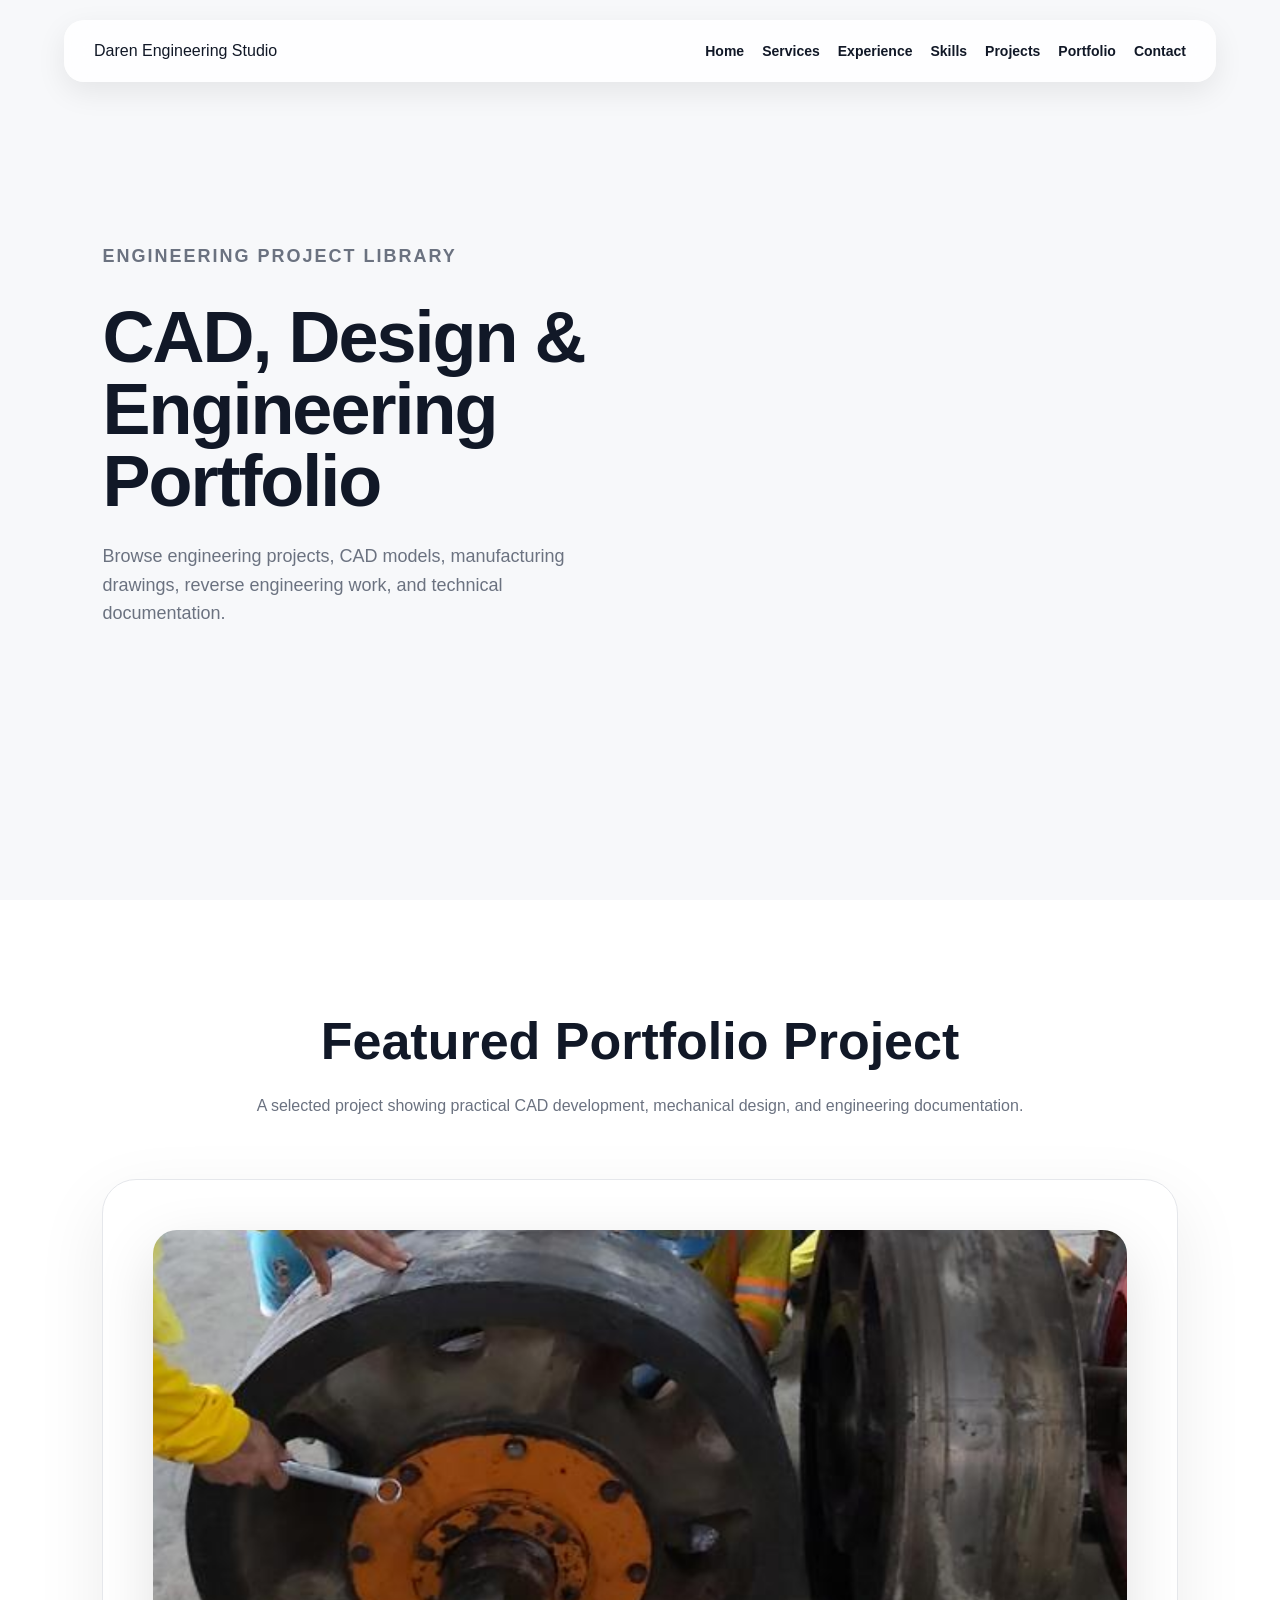
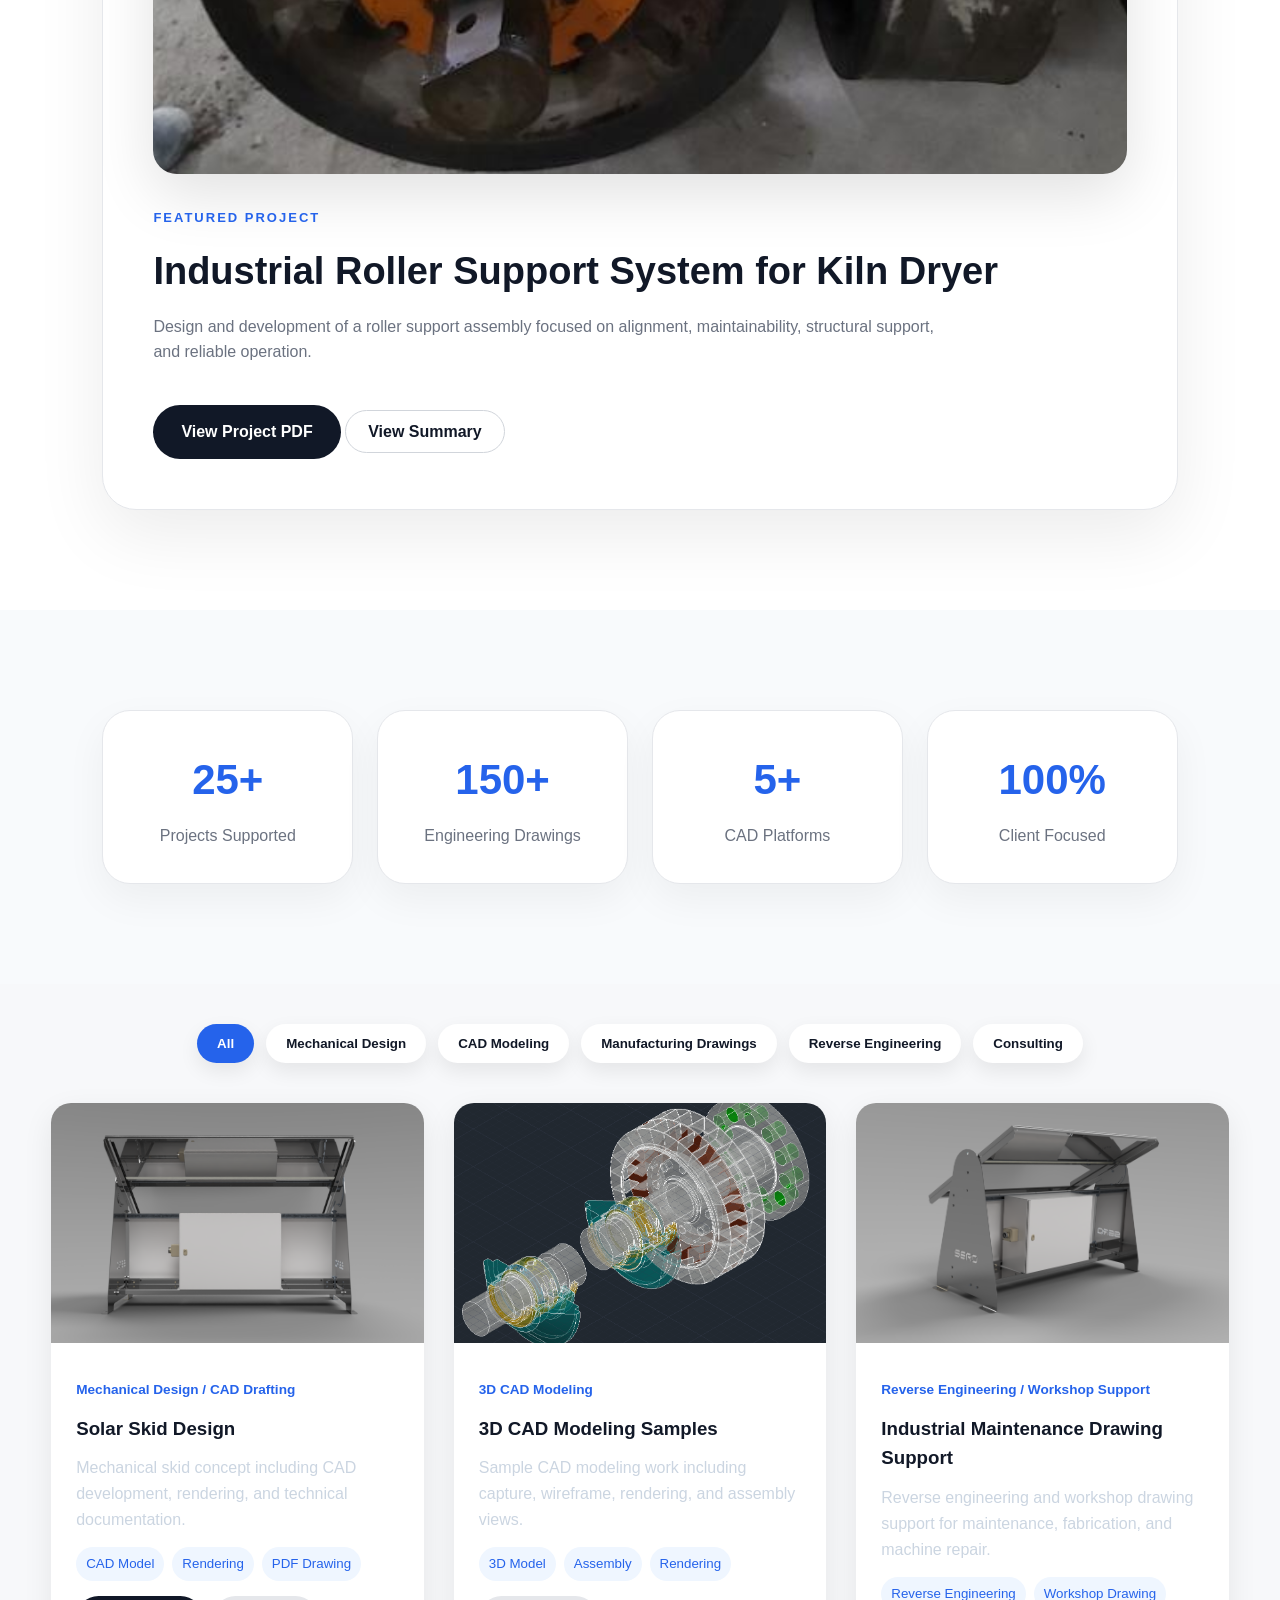
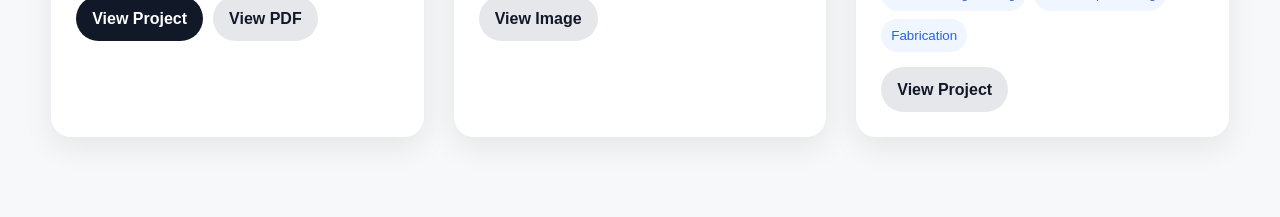
==== portfolio.html @ 23b82da1 "Add files via upload" ====
<!DOCTYPE html>
<html lang="en">
<head>
    <meta charset="UTF-8">
    <meta name="viewport" content="width=device-width, initial-scale=1.0">
    <title>Portfolio | Daren Engineering Studio</title>

    <link rel="stylesheet" href="css/style.css">
</head>

<body>

<header class="navbar">

    <div class="logo">
        Daren Engineering Studio
    </div>

    <nav>
        <a href="index.html#home">Home</a>
        <a href="index.html#services">Services</a>
        <a href="index.html#industrial-experience">Experience</a>
        <a href="index.html#skills">Skills</a>
        <a href="index.html#case-study">Projects</a>
        <a href="portfolio.html">Portfolio</a>
        <a href="index.html#contact">Contact</a>
    </nav>

</header>

<section class="hero">

    <div class="hero-content">

        <p class="section-tag">
            ENGINEERING PROJECT LIBRARY
        </p>

        <h1>
            CAD, Design & Engineering Portfolio
        </h1>

        <p>
            Browse engineering projects, CAD models,
            manufacturing drawings, reverse engineering work,
            and technical documentation.
        </p>

    </div>

</section>

<section class="section case-study-section">
    <div class="section-title">
        <h2>Featured Portfolio Project</h2>
        <p>
            A selected project showing practical CAD development,
            mechanical design, and engineering documentation.
        </p>
    </div>

    <div class="case-study-card">

        <div class="case-study-header">
            <div class="case-study-image">
                <img src="assets/images/roller-support-kiln-dryer.jpg"
                     alt="Industrial Roller Support System for Kiln Dryer">
            </div>

            <span>FEATURED PROJECT</span>

            <h3>Industrial Roller Support System for Kiln Dryer</h3>

            <p>
                Design and development of a roller support assembly focused on
                alignment, maintainability, structural support, and reliable operation.
            </p>
        </div>

        <div class="case-study-actions">
            <a href="assets/files/Roller-Support-Kiln-Dryer.pdf"
               class="btn-primary"
               target="_blank">
                View Project PDF
            </a>

            <a href="index.html#case-study"
               class="btn-secondary">
                View Summary
            </a>
        </div>

    </div>
</section>

<section class="stats-section section">
    <div class="stats-grid">
        <div class="stat-card">
            <h3>25+</h3>
            <p>Projects Supported</p>
        </div>

        <div class="stat-card">
            <h3>150+</h3>
            <p>Engineering Drawings</p>
        </div>

        <div class="stat-card">
            <h3>5+</h3>
            <p>CAD Platforms</p>
        </div>

        <div class="stat-card">
            <h3>100%</h3>
            <p>Client Focused</p>
        </div>
    </div>
</section>

    

<section class="portfolio-filters">
    <button class="filter-btn active" data-filter="all">All</button>
    <button class="filter-btn" data-filter="mechanical">Mechanical Design</button>
    <button class="filter-btn" data-filter="cad">CAD Modeling</button>
    <button class="filter-btn" data-filter="drawings">Manufacturing Drawings</button>
    <button class="filter-btn" data-filter="reverse">Reverse Engineering</button>
    <button class="filter-btn" data-filter="consulting">Consulting</button>
</section>

<section class="project-grid">

    <article class="project-card" data-category="mechanical cad drawings">
        <img src="assets/images/portfolio/skid-rendering.jpg" alt="Solar Skid Design">

        <div class="project-content">
            <span>Mechanical Design / CAD Drafting</span>
            <h3>Solar Skid Design</h3>
            <p>Mechanical skid concept including CAD development, rendering, and technical documentation.</p>

            <div class="project-tags">
                <small>CAD Model</small>
                <small>Rendering</small>
                <small>PDF Drawing</small>
            </div>

            <div class="project-actions">
                <a href="solar-skid-case-study.html">View Project</a>
                <a href="assets/files/Solar-Skid-Rendering.pdf" target="_blank">View PDF</a>
            </div>
        </div>
    </article>

    <article class="project-card" data-category="cad mechanical">
        <img src="assets/images/portfolio/3d-cad.jpg" alt="3D CAD Modeling Samples">

        <div class="project-content">
            <span>3D CAD Modeling</span>
            <h3>3D CAD Modeling Samples</h3>
            <p>Sample CAD modeling work including capture, wireframe, rendering, and assembly views.</p>

            <div class="project-tags">
                <small>3D Model</small>
                <small>Assembly</small>
                <small>Rendering</small>
            </div>

            <div class="project-actions">
                <a href="assets/images/portfolio/3d-cad.jpg" target="_blank">View Image</a>
            </div>
        </div>
    </article>

    <article class="project-card" data-category="reverse drawings consulting">
        <img src="assets/images/portfolio/rendering.jpg" alt="Industrial Maintenance Drawing Support">

        <div class="project-content">
            <span>Reverse Engineering / Workshop Support</span>
            <h3>Industrial Maintenance Drawing Support</h3>
            <p>Reverse engineering and workshop drawing support for maintenance, fabrication, and machine repair.</p>

            <div class="project-tags">
                <small>Reverse Engineering</small>
                <small>Workshop Drawing</small>
                <small>Fabrication</small>
            </div>

            <div class="project-actions">
                <a href="#">View Project</a>
            </div>
        </div>
    </article>

</section>

<script>
const filterButtons = document.querySelectorAll(".filter-btn");
const projectCards = document.querySelectorAll(".project-card");

filterButtons.forEach(button => {
    button.addEventListener("click", () => {
        filterButtons.forEach(btn => btn.classList.remove("active"));
        button.classList.add("active");

        const filter = button.getAttribute("data-filter");

        projectCards.forEach(card => {
            const category = card.getAttribute("data-category");

            if (filter === "all" || category.includes(filter)) {
                card.style.display = "block";
            } else {
                card.style.display = "none";
            }
        });
    });
});
</script>

</body>
</html>
---- css/style.css ----
* {
    margin: 0;
    padding: 0;
    box-sizing: border-box;
}

body {
    font-family: 'Inter', sans-serif;
    background: #f7f8fa;
    color: #111827;
    line-height: 1.6;
}

/* NAVBAR */

.navbar {
    position: fixed;
    top: 20px;
    left: 50%;
    transform: translateX(-50%);
    width: 90%;
    max-width: 1200px;
    background: rgba(255,255,255,0.85);
    backdrop-filter: blur(15px);
    border-radius: 20px;
    padding: 18px 30px;
    display: flex;
    justify-content: space-between;
    align-items: center;
    z-index: 1000;
    box-shadow: 0 10px 30px rgba(0,0,0,.08);
}

/* ================================
   DAREN ENGINEERING STUDIO LOGO
================================ */

.logo {
    display: flex;
    align-items: center;
    gap: 12px;
}

.logo-mark {
    width: 52px;
    height: 52px;
    border-radius: 14px;

    background:
        linear-gradient(
            135deg,
            #2563eb,
            #1d4ed8
        );

    border: 1px solid rgba(255,255,255,.25);

    color: white;
    font-size: 18px;
    font-weight: 800;

    display: flex;
    align-items: center;
    justify-content: center;

    box-shadow:
        0 12px 30px rgba(37,99,235,.25),
        0 0 20px rgba(37,99,235,.15);

    transition: all 0.3s ease;
}

.logo-mark:hover {
    transform: translateY(-3px) scale(1.03);

    box-shadow:
        0 20px 45px rgba(37,99,235,.35),
        0 0 25px rgba(37,99,235,.20);
}
.logo {
    transition: 0.3s ease;
}

.logo:hover .logo-text strong {
    color: #2563eb;
}

.logo-text {
    display: flex;
    flex-direction: column;
    line-height: 1.1;
}

.logo-text strong {
    font-size: 19px;
    font-weight: 800;
    color: #111827;
    letter-spacing: 1px;
}

.logo-text small {
    font-size: 11px;
    color: #6b7280;
    text-transform: uppercase;
    letter-spacing: 1.5px;
}

.navbar nav {
    display: flex;
    align-items: center;
    gap: 18px;
    flex-wrap: nowrap;
}

.navbar nav a {
    text-decoration: none;
    color: #111827;
    font-weight: 600;
    font-size: 14px;
    white-space: nowrap;
    position: relative;
    transition: color 0.3s ease;
}

.navbar nav a::after {
    content: "";
    position: absolute;
    left: 0;
    bottom: -6px;
    width: 0;
    height: 2px;
    background: #2563eb;
    transition: width 0.3s ease;
}

.navbar nav a:hover::after,
.navbar nav a.active::after {
    width: 100%;
}

.navbar nav a:hover,
.navbar nav a.active {
    color: #2563eb;
}

/* BUTTONS */

.btn-primary {
    text-decoration: none;
    background: #111827;
    color: white;
    padding: 12px 22px;
    border-radius: 999px;
    font-weight: 600;
    transition: .3s;
}

.btn-primary:hover {
    transform: translateY(-3px);
}

.btn-secondary {
    text-decoration: none;
    border: 1px solid #d1d5db;
    color: #111827;
    padding: 12px 22px;
    border-radius: 999px;
    font-weight: 600;
}

/* HERO */

.hero {
    min-height: 100vh;
    padding: 140px 8%;
    display: grid;
    grid-template-columns: 1fr 1fr;
    gap: 60px;
    align-items: center;
}

.hero-content {
    max-width: 700px;
}

.hero-tag {
    display: inline-block;
    padding: 8px 15px;
    background: #e0e7ff;
    color: #2563eb;
    border-radius: 999px;
    font-size: 12px;
    font-weight: 700;
    margin-bottom: 20px;
}

.hero h1 {
    font-size: 72px;
    line-height: 1;
    margin-bottom: 25px;
}

.hero p {
    font-size: 18px;
    color: #6b7280;
    margin-bottom: 30px;
}

.hero-buttons {
    display: flex;
    gap: 15px;
    flex-wrap: wrap;
}

.hero-image {
    display: flex;
    justify-content: center;
}

.hero-image img {
    width: 100%;
    max-width: 700px;
    height: auto;
    display: block;
    border-radius: 30px;
    box-shadow: 0 30px 80px rgba(0,0,0,.15);
}

/* SECTIONS */

.section {
    padding: 100px 8%;
}

.section-title {
    text-align: center;
    margin-bottom: 60px;
}

.section-title h2 {
    font-size: 52px;
    margin-bottom: 10px;
}

.section-title p {
    color: #6b7280;
}

/* SERVICES */

.services-grid {
    display: grid;
    grid-template-columns: repeat(auto-fit,minmax(250px,1fr));
    gap: 25px;
}

.card {
    background: white;
    padding: 35px;
    border-radius: 25px;
    box-shadow: 0 10px 30px rgba(0,0,0,.05);
    transition: .3s;
}

.card:hover {
    transform: translateY(-8px);
}

.card h3 {
    margin-bottom: 15px;
}

.service-link {
    display: block;
    color: inherit;
    text-decoration: none;
}

/* CAD PORTFOLIO */

.cad-portfolio-section {
    background: #f8fafc;
}

.portfolio-projects {
    display: grid;
    gap: 50px;
}

.project-showcase-card {
    background: #ffffff;
    border-radius: 34px;
    padding: 42px;
    box-shadow: 0 24px 70px rgba(0,0,0,0.08);
    border: 1px solid rgba(0,0,0,0.06);
}

.project-header {
    margin-bottom: 34px;
}

.project-header span {
    display: inline-block;
    font-size: 13px;
    font-weight: 700;
    letter-spacing: 1.5px;
    text-transform: uppercase;
    color: #2563eb;
    margin-bottom: 12px;
}

.project-header h3 {
    font-size: 34px;
    color: #111827;
    margin-bottom: 12px;
}

.project-header p {
    color: #6b7280;
    font-size: 17px;
    max-width: 780px;
}

.project-section-box {
    background: #f8fafc;
    padding: 30px;
    border-radius: 26px;
    margin-top: 28px;
}

.project-section-box h4 {
    font-size: 24px;
    margin-bottom: 22px;
    color: #111827;
}

/* IMAGE GALLERY */

.portfolio-gallery {
    display: grid;
    grid-template-columns: repeat(auto-fit, minmax(220px, 1fr));
    gap: 22px;
}

.portfolio-card {
    background: #ffffff;
    border-radius: 22px;
    overflow: hidden;
    text-decoration: none;
    color: #111827;
    box-shadow: 0 10px 30px rgba(0,0,0,0.06);
    transition: 0.3s ease;
}

.portfolio-card:hover {
    transform: translateY(-8px);
    box-shadow: 0 24px 60px rgba(0,0,0,0.14);
}

.portfolio-card img {
    width: 100%;
    height: 220px;
    object-fit: cover;
    object-position: center;
}

.portfolio-card h5 {
    padding: 18px 18px 6px;
    font-size: 18px;
}

.portfolio-card span {
    display: inline-block;
    margin: 0 18px 20px;
    color: #2563eb;
    font-weight: 700;
}

/* PDF DOCUMENTS */

.pdf-grid {
    display: grid;
    grid-template-columns: repeat(auto-fit, minmax(260px, 1fr));
    gap: 22px;
}

.pdf-card {
    display: block;
    background: #ffffff;
    padding: 28px;
    border-radius: 22px;
    text-decoration: none;
    color: #111827;
    border: 1px solid #e5e7eb;
    transition: 0.3s ease;
}

.pdf-card:hover {
    transform: translateY(-6px);
    border-color: #2563eb;
    box-shadow: 0 20px 50px rgba(37,99,235,0.15);
}

.pdf-card h5 {
    font-size: 20px;
    margin-bottom: 10px;
}

.pdf-card p {
    color: #6b7280;
    margin-bottom: 16px;
}

.pdf-card span {
    color: #2563eb;
    font-weight: 700;
}

/* PROJECTS */

.dark-section {
    background: #0f172a;
    color: white;
}

.project-grid {
    display: grid;
    grid-template-columns: repeat(auto-fit,minmax(300px,1fr));
    gap: 25px;
}

.project-card {
    background: #1e293b;
    border-radius: 25px;
    overflow: hidden;
}

.project-card img {
    width: 100%;
    height: 250px;
    object-fit: cover;
}

.project-content {
    padding: 25px;
}

.project-content p {
    color: #cbd5e1;
}

/* ABOUT */

.about-container {
    max-width: 900px;
    margin: auto;
    text-align: center;
    background: white;
    padding: 50px;
    border-radius: 25px;
    box-shadow: 0 10px 30px rgba(0,0,0,.05);
}

/* CONTACT */

.contact-section {
    margin: 80px;
    padding: 80px;
    background: #111827;
    color: white;
    text-align: center;
    border-radius: 30px;
}

.contact-section h2 {
    font-size: 56px;
    margin-bottom: 20px;
}

.contact-section p {
    max-width: 700px;
    margin: auto;
    margin-bottom: 25px;
    color: #cbd5e1;
}

/* MOBILE */

@media(max-width:900px) {
    .hero {
        grid-template-columns: 1fr;
        text-align: center;
    }

    .hero h1 {
        font-size: 48px;
    }

    .hero-buttons {
        justify-content: center;
    }

    .navbar {
        flex-direction: column;
        gap: 15px;
    }

    .navbar nav {
    flex-wrap: wrap;
    justify-content: center;
    gap: 15px;
}

    .contact-section {
        margin: 30px;
        padding: 40px;
    }

    .contact-section h2 {
        font-size: 40px;
    }
}

@media(max-width:768px) {
    .section {
        padding: 80px 6%;
    }

    .section-title h2 {
        font-size: 38px;
    }

    .project-showcase-card {
        padding: 26px;
        border-radius: 26px;
    }

    .project-header h3 {
        font-size: 26px;
    }

    .project-section-box {
        padding: 22px;
    }

    .portfolio-card img {
        height: 170px;
    }
}

/* ================================
   REQUEST FORM PAGE - IMPROVED V2
   Apple / Tesla Style Client Portal
================================ */

.request-page {
    min-height: 100vh;
    padding: 80px 8%;
    background:
        radial-gradient(circle at top left, rgba(37, 99, 235, 0.14), transparent 35%),
        radial-gradient(circle at bottom right, rgba(17, 24, 39, 0.12), transparent 35%),
        #f7f8fa;
    display: flex;
    justify-content: center;
    align-items: center;
}

.request-container {
    width: 100%;
    max-width: 1100px;
    background: rgba(255, 255, 255, 0.92);
    backdrop-filter: blur(20px);
    border-radius: 38px;
    padding: 60px;
    box-shadow: 0 34px 100px rgba(0, 0, 0, 0.14);
    border: 1px solid rgba(255, 255, 255, 0.75);
}

.request-header {
    text-align: center;
    margin-bottom: 42px;
}

.request-header h1 {
    font-size: 54px;
    line-height: 1.05;
    margin-bottom: 18px;
    color: #111827;
    letter-spacing: -1.5px;
}

.request-header p {
    max-width: 780px;
    margin: auto;
    color: #6b7280;
    font-size: 18px;
}

/* TRUST BADGES */

.request-trust {
    display: flex;
    justify-content: center;
    flex-wrap: wrap;
    gap: 14px;
    margin-top: 28px;
}

.request-trust span {
    background: #f8fafc;
    border: 1px solid #e5e7eb;
    padding: 10px 16px;
    border-radius: 999px;
    font-size: 14px;
    font-weight: 700;
    color: #111827;
}

/* FORM */

.request-form {
    display: grid;
    gap: 24px;
}

.form-group {
    display: grid;
    gap: 8px;
}

.form-group label {
    font-weight: 700;
    color: #111827;
}

.form-group input,
.form-group select,
.form-group textarea {
    width: 100%;
    padding: 17px 20px;
    border-radius: 18px;
    border: 1px solid #d1d5db;
    background: #ffffff;
    font-size: 16px;
    font-family: inherit;
    color: #111827;
    outline: none;
    transition: 0.25s ease;
}

.form-group input:focus,
.form-group select:focus,
.form-group textarea:focus {
    border-color: #2563eb;
    box-shadow: 0 0 0 4px rgba(37, 99, 235, 0.12);
}

.form-group textarea {
    resize: vertical;
    min-height: 170px;
}

/* FILE UPLOAD */

.form-group input[type="file"] {
    padding: 28px;
    min-height: 95px;
    background: #f8fafc;
    border: 2px dashed #cbd5e1;
    cursor: pointer;
}

.form-group input[type="file"]:hover {
    border-color: #2563eb;
    background: #eff6ff;
}

.form-note {
    font-size: 13px;
    color: #6b7280;
    margin-top: -4px;
}

.checkbox-group {
    display: flex;
    align-items: flex-start;
    gap: 12px;
}

.checkbox-group input[type="checkbox"] {
    width: auto;
    margin-top: 4px;
}

.checkbox-group label {
    font-weight: 500;
    line-height: 1.5;
}

/* BUTTONS */

.request-form .btn-primary {
    border: none;
    cursor: pointer;
    font-size: 16px;
    width: fit-content;
    margin-top: 10px;
}

.request-container .btn-secondary {
    display: inline-block;
    margin-top: 10px;
}

/* MOBILE REQUEST PAGE */

@media(max-width: 768px) {
    .request-page {
        padding: 40px 5%;
        align-items: flex-start;
    }

    .request-container {
        padding: 34px 24px;
        border-radius: 30px;
    }

    .request-header h1 {
        font-size: 36px;
        letter-spacing: -0.8px;
    }

    .request-header p {
        font-size: 16px;
    }

    .request-trust {
        justify-content: flex-start;
    }

    .request-trust span {
        font-size: 13px;
    }

    .request-form .btn-primary {
        width: 100%;
        text-align: center;
    }

    .request-container .btn-secondary {
        width: 100%;
        text-align: center;
    }
}
/* ================================
   HOW IT WORKS SECTION
================================ */

.how-it-works-section {
    background: #ffffff;
}

.process-grid {
    display: grid;
    grid-template-columns: repeat(auto-fit, minmax(220px, 1fr));
    gap: 24px;

    max-width: 1400px;
    margin: 0 auto;
}

.process-card {
    background: #f8fafc;
    padding: 32px;
    border-radius: 28px;
    border: 1px solid #e5e7eb;
    box-shadow: 0 12px 35px rgba(0, 0, 0, 0.05);
    transition: 0.3s ease;
}

.process-card:hover {
    transform: translateY(-8px);
    box-shadow: 0 24px 60px rgba(0, 0, 0, 0.10);
}

.process-card span {
    display: inline-flex;
    width: 46px;
    height: 46px;
    align-items: center;
    justify-content: center;
    background: #111827;
    color: #ffffff;
    border-radius: 50%;
    font-weight: 800;
    margin-bottom: 22px;
}

.process-card h3 {
    font-size: 22px;
    margin-bottom: 12px;
    color: #111827;
}

.process-card p {
    color: #6b7280;
}

.process-cta {
    display: flex;
    justify-content: center;
    margin-top: 46px;
}

/* MOBILE PROCESS SECTION */

@media(max-width: 768px) {
    .process-card {
        padding: 26px;
    }

    .process-cta .btn-primary {
        width: 100%;
        text-align: center;
    }
}
/* ================================
   WHY CHOOSE SECTION
================================ */

.why-choose-section {
    background:
        radial-gradient(circle at top right, rgba(37, 99, 235, 0.08), transparent 30%),
        #f8fafc;
}

.why-grid {
    display: grid;
    grid-template-columns: repeat(auto-fit, minmax(260px, 1fr));
    gap: 26px;
    max-width: 1300px;
    margin: 0 auto;
}

.why-card {
    background: #ffffff;
    padding: 36px;
    border-radius: 30px;
    border: 1px solid #e5e7eb;
    box-shadow: 0 16px 45px rgba(0, 0, 0, 0.06);
    transition: 0.3s ease;
}

.why-card:hover {
    transform: translateY(-8px);
    box-shadow: 0 26px 70px rgba(0, 0, 0, 0.12);
}

.why-card span {
    display: inline-block;
    color: #2563eb;
    font-size: 13px;
    font-weight: 800;
    letter-spacing: 1.5px;
    margin-bottom: 20px;
}

.why-card h3 {
    font-size: 24px;
    margin-bottom: 14px;
    color: #111827;
}

.why-card p {
    color: #6b7280;
}

/* MOBILE WHY CHOOSE SECTION */

@media(max-width: 768px) {
    .why-card {
        padding: 28px;
    }

    .why-card h3 {
        font-size: 22px;
    }
}
/* ================================
SOFTWARE & SKILLS SECTION
================================ */

.skills-section {
background: #ffffff;
}

.skills-grid {
display: grid;
grid-template-columns: repeat(auto-fit, minmax(260px, 1fr));
gap: 24px;
max-width: 1300px;
margin: 0 auto;
}

.skill-card {
background: #f8fafc;
padding: 32px;
border-radius: 28px;
border: 1px solid #e5e7eb;
transition: 0.3s ease;
box-shadow: 0 12px 35px rgba(0,0,0,0.05);
}

.skill-card:hover {
transform: translateY(-8px);
box-shadow: 0 24px 60px rgba(0,0,0,0.10);
}

.skill-card h3 {
font-size: 24px;
margin-bottom: 12px;
color: #111827;
}

.skill-card p {
color: #6b7280;
}

@media(max-width:768px) {
.skill-card {
padding: 26px;
}

.skill-card h3 {
    font-size: 22px;
}
}
/* ================================
   FEATURED PROJECT CASE STUDY
================================ */

.case-study-section {
    background: #ffffff;
}

.case-study-card {
    max-width: 1300px;
    margin: 0 auto;
    background: #ffffff;
    border-radius: 34px;
    padding: 50px;
    border: 1px solid #e5e7eb;
    box-shadow: 0 24px 70px rgba(0,0,0,0.08);
}

.case-study-header {
    margin-bottom: 40px;
}

.case-study-image {
    margin-bottom: 30px;
}

.case-study-image img {
    width: 100%;
    max-height: 500px;
    object-fit: cover;
    border-radius: 24px;
    display: block;
    box-shadow: 0 20px 60px rgba(0,0,0,0.12);
}

.case-study-header span {
    display: inline-block;
    color: #2563eb;
    font-size: 13px;
    font-weight: 800;
    letter-spacing: 2px;
    margin-bottom: 12px;
}

.case-study-header h3 {
    font-size: 38px;
    margin-bottom: 12px;
    color: #111827;
}

.case-study-header p {
    color: #6b7280;
    max-width: 800px;
}

.case-study-grid {
    display: grid;
    grid-template-columns: repeat(auto-fit, minmax(280px, 1fr));
    gap: 24px;
    margin-bottom: 34px;
}

.case-study-item {
    background: #f8fafc;
    padding: 30px;
    border-radius: 24px;
    border: 1px solid #e5e7eb;
}

.case-study-item h4 {
    margin-bottom: 12px;
    color: #111827;
}

.case-study-item p {
    color: #6b7280;
}

.case-study-result {
    background: #111827;
    color: white;
    padding: 36px;
    border-radius: 24px;
}

.case-study-result h4 {
    margin-bottom: 12px;
}

.case-study-result p {
    color: #d1d5db;
}

.case-study-actions {
    margin-top: 24px;
}

.case-study-actions .btn-primary {
    display: inline-block;
}

@media(max-width:768px) {
    .case-study-card {
        padding: 28px;
    }

    .case-study-header h3 {
        font-size: 30px;
    }

    .case-study-image img {
        max-height: 320px;
    }
}
/* ========================================
PORTFOLIO V3 ENHANCEMENT PACK
Paste at END of style.css
======================================== */

/* Smooth Scrolling */

html {
scroll-behavior: smooth;
}

/* Better Button Hover */

.btn-primary,
.btn-secondary {
transition: all 0.3s ease;
}

.btn-primary:hover,
.btn-secondary:hover {
    transform: translateY(-4px);
    box-shadow: 0 18px 40px rgba(37,99,235,.18);
}

/* Navbar Enhancement */

.navbar {
transition: all 0.3s ease;
}

/* Section Reveal Feel */

.section {
position: relative;
}

/* Hero Enhancement */

.hero-content h1 {
letter-spacing: -2px;
}

.hero-image img:hover {
transform: scale(1.02);
transition: 0.4s ease;
}

/* Services */

.card {
transition: all 0.35s ease;
}

.card:hover {
transform: translateY(-10px);
}

/* Skills */

.skill-card {
position: relative;
overflow: hidden;
}

.skill-card::before {
content: "";
position: absolute;
top: 0;
left: -100%;
width: 100%;
height: 4px;
background: #2563eb;
transition: 0.4s;
}

.skill-card:hover::before {
left: 0;
}

.skill-card:hover {
transform: translateY(-10px);
}

/* Process Cards */

.process-card {
transition: all 0.35s ease;
}

.process-card:hover {
transform: translateY(-10px);
}

/* Why Choose Cards */

.why-card {
transition: all 0.35s ease;
}

.why-card:hover {
transform: translateY(-10px);
}

/* Featured Project Image */

.case-study-image img {
width: 100%;
max-height: 550px;
object-fit: cover;
object-position: center;
border-radius: 24px;
display: block;
box-shadow: 0 20px 60px rgba(0,0,0,0.12);
transition: 0.4s ease;
}

.case-study-image img:hover {
transform: scale(1.02);
}

/* Featured Project Card */

.case-study-card {
overflow: hidden;
}

.case-study-actions {
margin-top: 25px;
}

.case-study-actions .btn-primary {
display: inline-block;
padding: 14px 28px;
}

/* Portfolio Gallery */

.portfolio-card {
transition: all 0.35s ease;
}

.portfolio-card:hover img {
transform: scale(1.04);
}

.portfolio-card img {
transition: 0.4s ease;
}

/* PDF Cards */

.pdf-card {
transition: all 0.35s ease;
}

.pdf-card:hover {
transform: translateY(-8px);
}

/* Contact Section */

.contact-section {
box-shadow: 0 25px 70px rgba(0,0,0,0.18);
}

.contact-section .btn-primary {
background: white;
color: #111827;
}

.contact-section .btn-primary:hover {
background: #2563eb;
color: white;
}

.contact-section .hero-buttons{
    justify-content:center;
    margin-top:25px;
}

/* Footer */

footer {
font-size: 14px;
}

/* Mobile Improvements */

@media (max-width:768px) {

.hero h1 {
    font-size: 42px;
    line-height: 1.1;
}

.section-title h2 {
    font-size: 34px;
}

.case-study-header h3 {
    font-size: 28px;
}

.case-study-image img {
    max-height: 320px;
}

.hero-buttons {
    flex-direction: column;
    width: 100%;
}

.hero-buttons a {
    text-align: center;
}

}
/* ================================
   SERVICE PACKAGES
================================ */

.pricing-section {
    background: #f8fafc;
}

.pricing-grid {
    display: grid;
    grid-template-columns: repeat(auto-fit,minmax(300px,1fr));
    gap: 28px;
    max-width: 1300px;
    margin: 0 auto;
}

.pricing-card {
    background: white;
    padding: 40px;
    border-radius: 30px;
    border: 1px solid #e5e7eb;
    box-shadow: 0 18px 50px rgba(0,0,0,0.06);
    transition: 0.35s ease;
    position: relative;
}

.pricing-card:hover {
    transform: translateY(-10px);
}

.pricing-card h3 {
    font-size: 28px;
    margin-bottom: 12px;
}

.pricing-desc {
    color: #6b7280;
    margin-bottom: 24px;
}

.pricing-card ul {
    list-style: none;
    margin-bottom: 28px;
}

.pricing-card li {
    padding: 10px 0;
    border-bottom: 1px solid #e5e7eb;
}

.featured {
    border: 2px solid #2563eb;
    transform: scale(1.03);
}

.popular-badge {
    position: absolute;
    top: -12px;
    right: 25px;
    background: #2563eb;
    color: white;
    padding: 6px 14px;
    border-radius: 999px;
    font-size: 12px;
    font-weight: 700;
}
@media(max-width:768px){

    .pricing-card{
        padding:30px;
    }

    .pricing-card h3{
        font-size:24px;
    }

    .featured{
        transform:none;
    }

}
/* TESTIMONIALS */

.testimonials-section {
background: #ffffff;
}

.testimonials-grid {
display: grid;
grid-template-columns: repeat(auto-fit,minmax(300px,1fr));
gap: 24px;
max-width: 1300px;
margin: 0 auto;
}

.testimonial-card {
background: white;
padding: 35px;
border-radius: 30px;
border: 1px solid #e5e7eb;
box-shadow: 0 18px 50px rgba(0,0,0,0.06);
}

.testimonial-card p {
color: #6b7280;
margin-bottom: 20px;
font-style: italic;
}

.testimonial-card h4 {
color: #111827;
}
/* STATS SECTION */

.stats-section{
    background:#f8fafc;
}

.stats-grid{
    display:grid;
    grid-template-columns:repeat(auto-fit,minmax(220px,1fr));
    gap:24px;
    max-width:1200px;
    margin:auto;
}

.stat-card{
    background:white;
    padding:35px;
    text-align:center;
    border-radius:28px;
    border:1px solid #e5e7eb;
    box-shadow:0 15px 40px rgba(0,0,0,.05);
}

.stat-card h3{
    font-size:42px;
    color:#2563eb;
    margin-bottom:10px;
}

.stat-card p{
    color:#6b7280;
}
footer {
    text-align: center;
    padding: 60px 20px;
    background: #ffffff;
    color: #6b7280;
    border-top: 1px solid #e5e7eb;
}

footer h3 {
    color: #111827;
    margin-bottom: 15px;
}

footer p {
    margin-bottom: 8px;
}
/* THANK YOU PAGE */

.thankyou-page {
    min-height: 100vh;
    background: linear-gradient(135deg, #f7f8fa, #e8eefc);
    display: flex;
    align-items: center;
    justify-content: center;
    padding: 40px 20px;
}

.thankyou-card {
    width: 100%;
    max-width: 720px;
    background: rgba(255, 255, 255, 0.92);
    border: 1px solid rgba(30, 64, 175, 0.12);
    border-radius: 28px;
    padding: 50px 40px;
    text-align: center;
    box-shadow: 0 30px 80px rgba(15, 23, 42, 0.12);
}

.check-icon {
    width: 86px;
    height: 86px;
    margin: 0 auto 24px;
    border-radius: 50%;
    background: #16a34a;
    color: white;
    font-size: 52px;
    font-weight: 700;
    display: flex;
    align-items: center;
    justify-content: center;
}

.thankyou-card h1 {
    font-size: 2.4rem;
    color: #111827;
    margin-bottom: 18px;
}

.thankyou-card p {
    color: #4b5563;
    font-size: 1.05rem;
    margin-bottom: 14px;
}

.response-box {
    margin: 30px auto;
    padding: 20px;
    max-width: 380px;
    border-radius: 18px;
    background: #f1f5ff;
    border: 1px solid #dbeafe;
}

.response-box span {
    display: block;
    color: #6b7280;
    font-size: 0.9rem;
    margin-bottom: 6px;
}

.response-box strong {
    color: #1a237e;
    font-size: 1.2rem;
}

.thankyou-card h3 {
    margin-top: 25px;
    margin-bottom: 15px;
    color: #111827;
}

.thankyou-list {
    list-style: none;
    padding: 0;
    margin: 0 auto 34px;
    max-width: 320px;
    text-align: left;
}

.thankyou-list li {
    margin: 8px 0;
    color: #374151;
    font-weight: 500;
}

.primary-btn {
    display: inline-block;
    text-decoration: none;
    padding: 14px 26px;
    border-radius: 999px;
    background: #1a237e;
    color: white;
    font-weight: 600;
    transition: 0.3s ease;
}

.primary-btn:hover {
    background: #2962ff;
    transform: translateY(-3px);
}

@media (max-width: 600px) {
    .thankyou-card {
        padding: 40px 24px;
    }

    .thankyou-card h1 {
        font-size: 1.9rem;
    }
}
.form-status {
    font-size: 14px;
    font-weight: 600;
    margin-top: 10px;
}

.form-status.loading {
    color: #2563eb;
}

.form-status.success {
    color: #16a34a;
}

.form-status.error {
    color: #dc2626;
}
/* TESTIMONIALS UPGRADE */

.testimonial-card {
    transition: 0.35s ease;
}

.testimonial-card:hover {
    transform: translateY(-8px);
    box-shadow: 0 28px 70px rgba(0,0,0,0.12);
}

.testimonial-card span {
    display: inline-block;
    margin-top: 8px;
    color: #2563eb;
    font-size: 13px;
    font-weight: 700;
}
.stars {
    color: #f59e0b;
    font-size: 18px;
    letter-spacing: 2px;
    margin-bottom: 18px;
}
/* ================================
   SCROLL REVEAL ANIMATION
================================ */

.reveal {
    opacity: 0;
    transform: translateY(35px);
    transition: all 0.8s ease;
}

.reveal.active {
    opacity: 1;
    transform: translateY(0);
}
/* ================================
   BACK TO TOP BUTTON
================================ */

.back-to-top {
    position: fixed;
    right: 28px;
    bottom: 28px;
    width: 52px;
    height: 52px;
    border: none;
    border-radius: 50%;
    background: #111827;
    color: #ffffff;
    font-size: 24px;
    font-weight: 800;
    cursor: pointer;
    opacity: 0;
    visibility: hidden;
    transform: translateY(20px);
    transition: all 0.3s ease;
    z-index: 1200;
    box-shadow: 0 18px 45px rgba(0,0,0,0.22);
}

.back-to-top.show {
    opacity: 1;
    visibility: visible;
    transform: translateY(0);
}

.back-to-top:hover {
    background: #2563eb;
    transform: translateY(-4px);
}
/* ================================
   SMART NAVBAR
================================ */

.navbar.scrolled {
    padding: 12px 24px;
    box-shadow: 0 20px 50px rgba(0,0,0,.12);
}

.navbar.scrolled .logo-mark {
    width: 46px;
    height: 46px;
}

.navbar.scrolled .logo-text strong {
    font-size: 17px;
}
/* ================================
   ACTIVE NAVIGATION LINK
================================ */

.navbar nav a.active {
    color: #2563eb;
    position: relative;
}

.navbar nav a.active::after {
    content: "";
    position: absolute;
    bottom: -6px;
    left: 0;

    width: 100%;
    height: 2px;

    background: #2563eb;
    border-radius: 999px;
}
/* ================================
   TRUST SECTION
================================ */

.trust-section{
    background:#ffffff;
}

.trust-grid{
    display:grid;
    grid-template-columns:repeat(auto-fit,minmax(220px,1fr));
    gap:24px;
    max-width:1200px;
    margin:auto;
}

.trust-card{
    background:#f8fafc;
    border:1px solid #e5e7eb;
    border-radius:28px;
    padding:35px;
    text-align:center;
    transition:.35s ease;
}

.trust-card:hover{
    transform:translateY(-8px);
    box-shadow:0 20px 60px rgba(0,0,0,.08);
}

.trust-card h3{
    font-size:32px;
    color:#2563eb;
    margin-bottom:10px;
}

.trust-card p{
    color:#6b7280;
}
/* ===============================
   ENGINEERING TOOLS SHOWCASE
================================ */

.tools-section {
    padding: 100px 8%;
    background: #f8fafc;
}

.tools-grid {
    margin-top: 45px;
    display: grid;
    grid-template-columns: repeat(auto-fit, minmax(180px, 1fr));
    gap: 18px;
}

.tool-card {
    background: rgba(255, 255, 255, 0.85);
    border: 1px solid rgba(15, 23, 42, 0.08);
    border-radius: 20px;
    padding: 26px 18px;
    text-align: center;
    font-weight: 700;
    color: #0f172a;
    box-shadow: 0 18px 45px rgba(15, 23, 42, 0.08);
    transition: 0.3s ease;
}

.tool-card:hover {
    transform: translateY(-8px);
    border-color: rgba(37, 99, 235, 0.25);

    box-shadow:
        0 25px 60px rgba(37, 99, 235, 0.18),
        0 0 20px rgba(37, 99, 235, 0.10);
}
/* TOOLS SECTION HEADER */

.section-header {
    text-align: center;
    max-width: 800px;
    margin: 0 auto;
}

.section-header h2 {
    font-size: 52px;
    margin-bottom: 12px;
    color: #111827;
}

.section-header p {
    color: #6b7280;
}

.section-tag {
    display: inline-block;
    color: #2563eb;
    font-weight: 700;
    letter-spacing: 2px;
    margin-bottom: 15px;
}

/* ===============================
   PORTFOLIO FILTERS
================================ */

.portfolio-filters {
    margin: 35px 0 45px;
    display: flex;
    justify-content: center;
    flex-wrap: wrap;
    gap: 12px;
}

.filter-btn {
    border: 1px solid #d1d5db;
    background: #ffffff;
    color: #111827;
    padding: 12px 20px;
    border-radius: 999px;
    cursor: pointer;
    font-weight: 600;
    transition: 0.3s ease;
}

.filter-btn:hover,
.filter-btn.active {
    background: #2563eb;
    color: #ffffff;
    border-color: #2563eb;
}

/* ===============================
   RESPONSIVE
================================ */

@media (max-width: 600px) {
    .tool-card {
        padding: 22px 14px;
        font-size: 14px;
    }
}
/* ===============================
   LIGHTBOX VIEWER
================================ */

.lightbox {
    display: none;
    position: fixed;
    inset: 0;
    z-index: 9999;
    background: rgba(0, 0, 0, 0.92);

    align-items: center;
    justify-content: center;

    padding: 30px;
}

.lightbox img {
    animation: zoomIn 0.25s ease;
}

@keyframes zoomIn {
    from {
        opacity: 0;
        transform: scale(.92);
    }
    to {
        opacity: 1;
        transform: scale(1);
    }
}

.lightbox img {
    max-width: 95%;
    max-height: 90vh;

    border-radius: 16px;

    box-shadow:
        0 30px 80px rgba(0, 0, 0, 0.4);
}

.lightbox-close {
    position: absolute;

    top: 20px;
    right: 30px;

    color: white;

    font-size: 40px;

    cursor: pointer;

    transition: 0.3s ease;
}

.lightbox-close:hover {
    transform: scale(1.15);
}
.lightbox.active {
    display: flex;
}
.tool-card img {
    width: 80px;
    height: 80px;
    object-fit: contain;
    margin-bottom: 14px;
    transition: transform 0.3s ease;
}

.tool-card:hover img {
    transform: scale(1.08);
}
.tool-card span {
    display: block;
    margin-top: 10px;
    font-weight: 700;
    color: #0f172a;
}
.tool-card {
    overflow: hidden;
    position: relative;
}

.tool-card::before {
    content: "";
    position: absolute;
    top: 0;
    left: -120%;

    width: 120%;
    height: 100%;

    background:
        linear-gradient(
            120deg,
            transparent,
            rgba(255,255,255,.45),
            transparent
        );

    transition: 0.8s;
}

.tool-card:hover::before {
    left: 120%;
}
/* ==============================
   CASE STUDY PAGE
============================== */

.case-hero {
    padding: 150px 20px 90px;
    text-align: center;
    background: linear-gradient(180deg, #f8fafc 0%, #ffffff 100%);
}

.case-hero h1 {
    font-size: clamp(2.5rem, 6vw, 5rem);
    margin: 18px 0;
    color: #0f172a;
}

.case-hero p {
    max-width: 760px;
    margin: 0 auto;
    color: #475569;
    font-size: 1.1rem;
}

.case-hero-buttons {
    display: flex;
    gap: 16px;
    justify-content: center;
    margin-top: 35px;
    flex-wrap: wrap;
}

.case-section {
    padding: 85px 20px;
    background: #ffffff;
}

.light-section {
    background: #f8fafc;
}

.case-section h2 {
    font-size: clamp(2rem, 4vw, 3rem);
    margin-bottom: 24px;
    color: #0f172a;
}

.case-section p {
    color: #475569;
    font-size: 1rem;
    line-height: 1.8;
    margin-bottom: 18px;
}

.case-layout {
    display: grid;
    grid-template-columns: 1.4fr 0.8fr;
    gap: 40px;
    align-items: start;
}

.case-info-card,
.case-card,
.gallery-card,
.pdf-download-box {
    background: #ffffff;
    border-radius: 22px;
    padding: 28px;
    box-shadow: 0 18px 45px rgba(15, 23, 42, 0.08);
    border: 1px solid rgba(15, 23, 42, 0.06);
}

.case-info-card h3,
.case-card h3,
.gallery-card h3,
.pdf-download-box h3 {
    color: #0f172a;
    margin-bottom: 14px;
}

.case-grid {
    display: grid;
    grid-template-columns: repeat(4, 1fr);
    gap: 22px;
}

.case-card {
    transition: transform 0.3s ease, box-shadow 0.3s ease;
}

.case-card:hover,
.gallery-card:hover {
    transform: translateY(-8px);
    box-shadow: 0 25px 60px rgba(15, 23, 42, 0.12);
}

.timeline {
    display: grid;
    gap: 24px;
    margin-top: 30px;
}

.timeline-item {
    display: grid;
    grid-template-columns: 70px 1fr;
    gap: 24px;
    align-items: start;
    background: #f8fafc;
    padding: 28px;
    border-radius: 22px;
    border: 1px solid rgba(15, 23, 42, 0.06);
}

.timeline-item span {
    width: 54px;
    height: 54px;
    border-radius: 50%;
    background: #0f172a;
    color: #ffffff;
    display: grid;
    place-items: center;
    font-weight: 700;
}

.timeline-item h3 {
    color: #0f172a;
    margin-bottom: 8px;
}

.case-gallery {
    display: grid;
    grid-template-columns: repeat(2, 1fr);
    gap: 24px;
}

.gallery-card img {
    width: 100%;
    border-radius: 18px;
    margin-bottom: 18px;
    display: block;
}

.pdf-download-box {
    margin-top: 28px;
    text-align: center;
}

.skills-list {
    display: flex;
    flex-wrap: wrap;
    gap: 14px;
}

.skills-list span {
    padding: 12px 18px;
    background: #f1f5f9;
    color: #0f172a;
    border-radius: 999px;
    font-weight: 600;
    border: 1px solid rgba(15, 23, 42, 0.08);
}

.case-cta {
    padding: 100px 20px;
    text-align: center;
    background: #0f172a;
    color: #ffffff;
}

.case-cta h2 {
    font-size: clamp(2rem, 4vw, 3.4rem);
    margin-bottom: 18px;
}

.case-cta p {
    max-width: 700px;
    margin: 0 auto 32px;
    color: #cbd5e1;
}

footer {
    text-align: center;
    padding: 30px 20px;
    background: #020617;
    color: #94a3b8;
}

@media (max-width: 900px) {
    .case-layout,
    .case-gallery {
        grid-template-columns: 1fr;
    }

    .case-grid {
        grid-template-columns: repeat(2, 1fr);
    }
}

@media (max-width: 600px) {
    .case-grid {
        grid-template-columns: 1fr;
    }

    .timeline-item {
        grid-template-columns: 1fr;
    }

    .case-hero {
        padding-top: 120px;
    }
}
/* FIX CASE STUDY PAGE LAYOUT */

.container {
    width: 100%;
    max-width: 1200px;
    margin: 0 auto;
}

.case-section .container,
.case-hero .container,
.case-cta .container {
    padding-left: 20px;
    padding-right: 20px;
}

.case-hero {
    padding-top: 170px;
}

.case-gallery img {
    width: 100%;
    height: auto;
    object-fit: cover;
}

.gallery-card img {
    max-height: 420px;
    object-fit: cover;
}
/* ================================
   INDUSTRIAL EXPERIENCE SECTION
================================ */

.industrial-section {
    background: #f8fafc;
}

.industrial-card {
    max-width: 1300px;
    margin: 0 auto 36px;
    background: #ffffff;
    border-radius: 34px;
    padding: 46px;
    border: 1px solid #e5e7eb;
    box-shadow: 0 24px 70px rgba(0,0,0,0.08);
    display: grid;
    grid-template-columns: 1.3fr 0.7fr;
    gap: 34px;
    align-items: center;
}

.industrial-intro h3 {
    font-size: 32px;
    color: #111827;
    margin-bottom: 18px;
}

.industrial-intro p {
    color: #6b7280;
    margin-bottom: 16px;
    font-size: 17px;
}

.industrial-flow {
    background: #111827;
    color: #ffffff;
    border-radius: 26px;
    padding: 28px;
    text-align: center;
}

.industrial-flow div {
    background: rgba(255,255,255,0.08);
    padding: 14px;
    border-radius: 16px;
    font-weight: 700;
}

.industrial-flow span {
    display: block;
    color: #60a5fa;
    font-size: 22px;
    margin: 6px 0;
}

.industrial-grid {
    max-width: 1300px;
    margin: 0 auto;
    display: grid;
    grid-template-columns: repeat(auto-fit, minmax(260px, 1fr));
    gap: 24px;
}

.industrial-item {
    background: #ffffff;
    padding: 32px;
    border-radius: 28px;
    border: 1px solid #e5e7eb;
    box-shadow: 0 16px 45px rgba(0,0,0,0.06);
    transition: 0.3s ease;
}

.industrial-item:hover {
    transform: translateY(-8px);
    box-shadow: 0 26px 70px rgba(0,0,0,0.12);
}

.industrial-item h3 {
    color: #111827;
    margin-bottom: 12px;
    font-size: 23px;
}

.industrial-item p {
    color: #6b7280;
}

@media(max-width: 900px) {
    .industrial-card {
        grid-template-columns: 1fr;
        padding: 30px;
    }

    .industrial-intro h3 {
        font-size: 26px;
    }
}
.industrial-highlight {
    margin-top: 20px;
    padding: 18px;
    background: #eff6ff;
    border-left: 4px solid #2563eb;
    border-radius: 12px;
    color: #1e293b;
}

.industrial-summary {
    max-width: 1200px;
    margin: 30px auto;
    text-align: center;
    padding: 24px;
    background: #ffffff;
    border-radius: 20px;
    box-shadow: 0 10px 30px rgba(0,0,0,0.05);
}

.industrial-summary p {
    margin: 0;
    font-size: 18px;
    color: #475569;
}

.industrial-project-types {
    max-width: 1200px;
    margin: 30px auto;
    background: #ffffff;
    padding: 30px;
    border-radius: 20px;
    box-shadow: 0 10px 30px rgba(0,0,0,0.05);
}

.industrial-project-types h3 {
    margin-bottom: 20px;
    text-align: center;
}

.industrial-project-types ul {
    columns: 2;
    gap: 40px;
}

.industrial-project-types li {
    margin-bottom: 10px;
}

@media(max-width: 768px) {
    .industrial-project-types ul {
        columns: 1;
    }
}
.project-showcase-card,
.skill-card,
.why-card,
.process-card,
.pricing-card,
.testimonial-card,
.industrial-item {
    will-change: transform;
}
.portfolio-filters {
    display: flex;
    justify-content: center;
    flex-wrap: wrap;
    gap: 12px;
    margin: 40px auto;
}

.filter-btn {
    padding: 12px 20px;
    border: none;
    border-radius: 999px;
    background: #ffffff;
    color: #111827;
    font-weight: 600;
    cursor: pointer;
    transition: 0.3s ease;
    box-shadow: 0 8px 20px rgba(0,0,0,0.08);
}

.filter-btn.active,
.filter-btn:hover {
    background: #2563eb;
    color: white;
}

.project-grid {
    width: min(1200px, 92%);
    margin: 0 auto 80px;
    display: grid;
    grid-template-columns: repeat(auto-fit, minmax(340px, 1fr));
    gap: 30px;
}

.project-card {
    background: white;
    border-radius: 20px;
    overflow: hidden;
    box-shadow: 0 10px 30px rgba(0,0,0,0.08);
    transition: 0.3s ease;
}

.project-card:hover {
    transform: translateY(-6px);
}

.project-card img {
    width: 100%;
    height: 240px;
    object-fit: cover;
}

.project-content {
    padding: 25px;
}

.project-content span {
    color: #2563eb;
    font-weight: 700;
    font-size: 0.85rem;
}

.project-content h3 {
    margin: 12px 0;
}

.project-tags {
    display: flex;
    flex-wrap: wrap;
    gap: 8px;
    margin: 15px 0;
}

.project-tags small {
    background: #eff6ff;
    color: #2563eb;
    padding: 6px 10px;
    border-radius: 999px;
}

.project-actions {
    display: flex;
    gap: 10px;
    flex-wrap: wrap;
}

.project-actions a {
    text-decoration: none;
    padding: 10px 16px;
    border-radius: 999px;
    background: #111827;
    color: white;
    font-weight: 600;
}

.project-actions a:last-child {
    background: #e5e7eb;
    color: #111827;
}
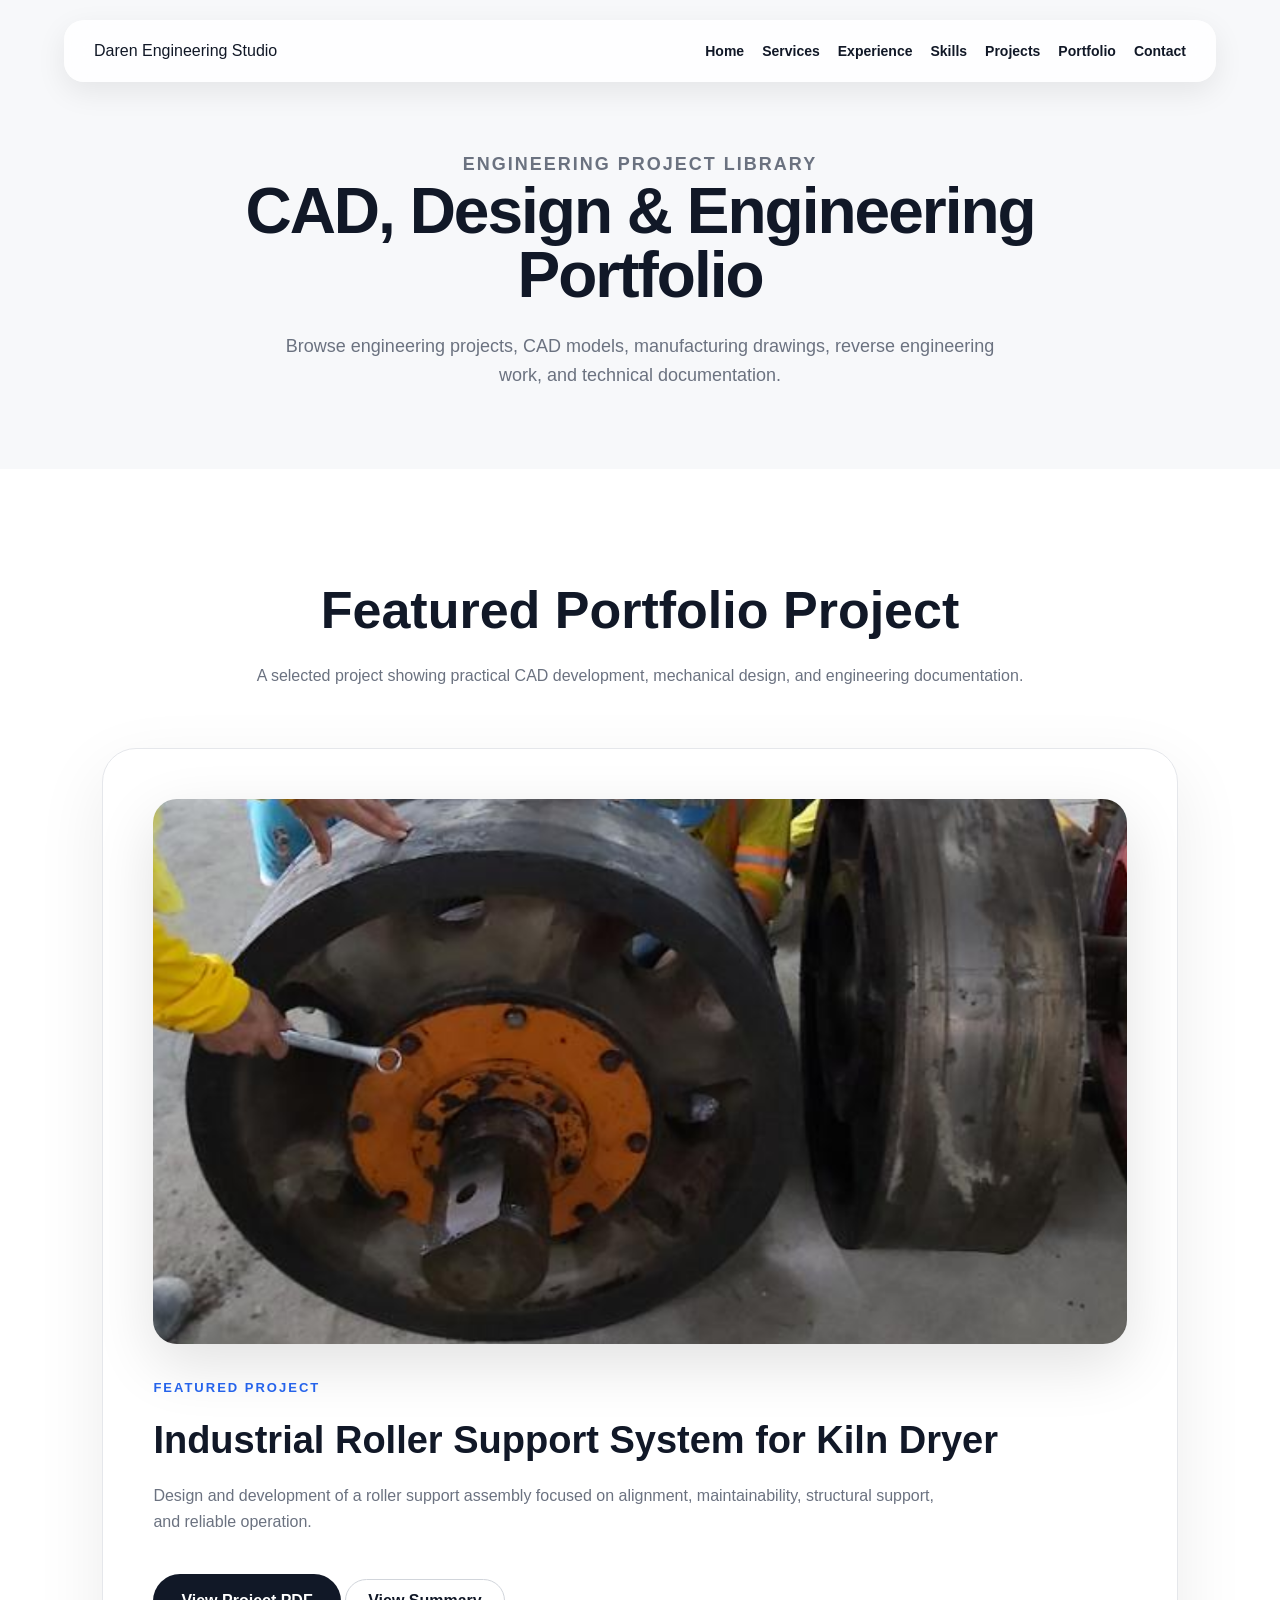
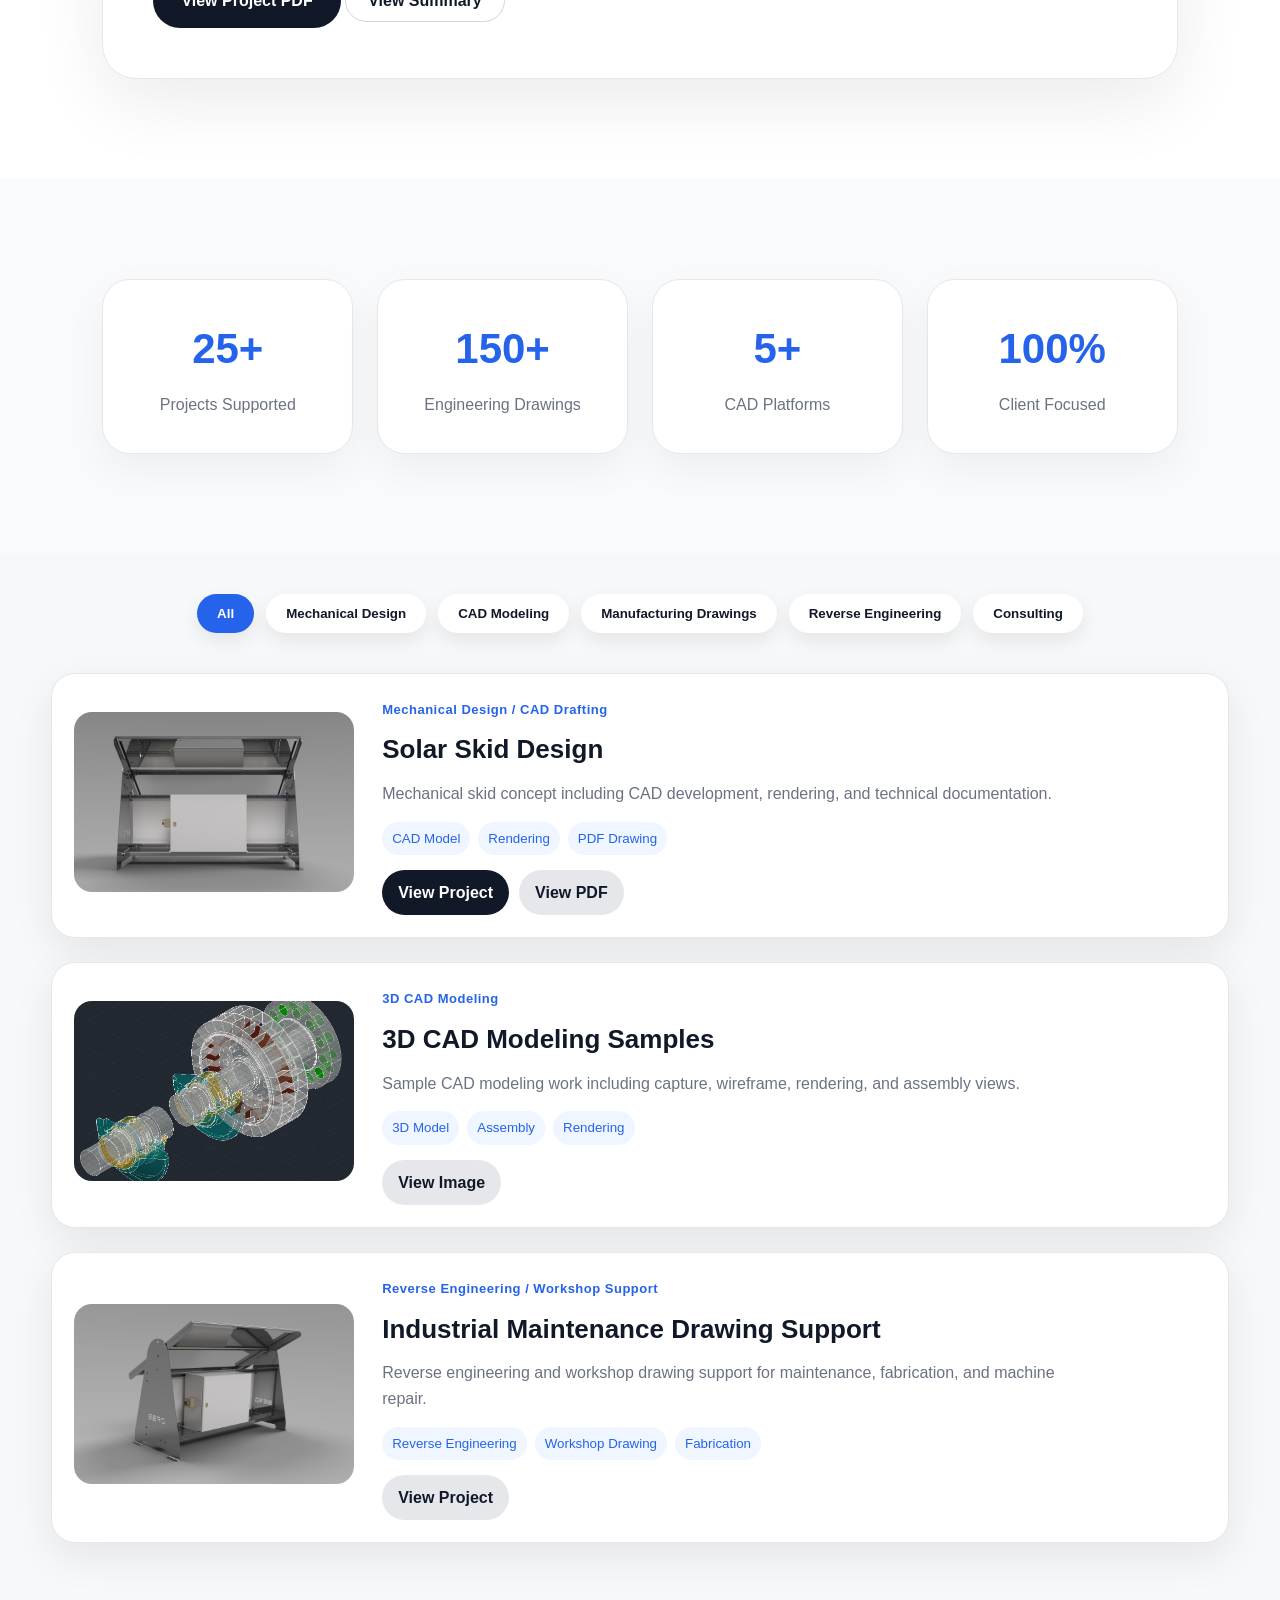
==== commit a5b968ce: "Add files via upload" ====
--- a/portfolio.html
+++ b/portfolio.html
@@ -28,7 +28,7 @@
 
 </header>
 
-<section class="hero">
+<section class="hero portfolio-hero">
 
     <div class="hero-content">
 
@@ -128,15 +128,20 @@
     <button class="filter-btn" data-filter="consulting">Consulting</button>
 </section>
 
-<section class="project-grid">
-
-    <article class="project-card" data-category="mechanical cad drawings">
-        <img src="assets/images/portfolio/skid-rendering.jpg" alt="Solar Skid Design">
-
-        <div class="project-content">
-            <span>Mechanical Design / CAD Drafting</span>
+<section class="project-list">
+
+    <article class="project-list-item" data-category="mechanical cad drawings">
+        <div class="project-list-image">
+            <img src="assets/images/portfolio/skid-rendering.jpg" alt="Solar Skid Design">
+        </div>
+
+        <div class="project-list-content">
+            <span class="project-category">Mechanical Design / CAD Drafting</span>
             <h3>Solar Skid Design</h3>
-            <p>Mechanical skid concept including CAD development, rendering, and technical documentation.</p>
+            <p>
+                Mechanical skid concept including CAD development,
+                rendering, and technical documentation.
+            </p>
 
             <div class="project-tags">
                 <small>CAD Model</small>
@@ -151,13 +156,18 @@
         </div>
     </article>
 
-    <article class="project-card" data-category="cad mechanical">
-        <img src="assets/images/portfolio/3d-cad.jpg" alt="3D CAD Modeling Samples">
-
-        <div class="project-content">
-            <span>3D CAD Modeling</span>
+    <article class="project-list-item" data-category="cad mechanical">
+        <div class="project-list-image">
+            <img src="assets/images/portfolio/3d-cad.jpg" alt="3D CAD Modeling Samples">
+        </div>
+
+        <div class="project-list-content">
+            <span class="project-category">3D CAD Modeling</span>
             <h3>3D CAD Modeling Samples</h3>
-            <p>Sample CAD modeling work including capture, wireframe, rendering, and assembly views.</p>
+            <p>
+                Sample CAD modeling work including capture,
+                wireframe, rendering, and assembly views.
+            </p>
 
             <div class="project-tags">
                 <small>3D Model</small>
@@ -171,13 +181,18 @@
         </div>
     </article>
 
-    <article class="project-card" data-category="reverse drawings consulting">
-        <img src="assets/images/portfolio/rendering.jpg" alt="Industrial Maintenance Drawing Support">
-
-        <div class="project-content">
-            <span>Reverse Engineering / Workshop Support</span>
+    <article class="project-list-item" data-category="reverse drawings consulting">
+        <div class="project-list-image">
+            <img src="assets/images/portfolio/rendering.jpg" alt="Industrial Maintenance Drawing Support">
+        </div>
+
+        <div class="project-list-content">
+            <span class="project-category">Reverse Engineering / Workshop Support</span>
             <h3>Industrial Maintenance Drawing Support</h3>
-            <p>Reverse engineering and workshop drawing support for maintenance, fabrication, and machine repair.</p>
+            <p>
+                Reverse engineering and workshop drawing support
+                for maintenance, fabrication, and machine repair.
+            </p>
 
             <div class="project-tags">
                 <small>Reverse Engineering</small>
@@ -195,7 +210,7 @@
 
 <script>
 const filterButtons = document.querySelectorAll(".filter-btn");
-const projectCards = document.querySelectorAll(".project-card");
+const projectCards = document.querySelectorAll(".project-list-item");
 
 filterButtons.forEach(button => {
     button.addEventListener("click", () => {
--- a/css/style.css
+++ b/css/style.css
@@ -2414,4 +2414,85 @@
 .project-actions a:last-child {
     background: #e5e7eb;
     color: #111827;
+}
+.project-list {
+    width: min(1200px, 92%);
+    margin: 0 auto 90px;
+    display: grid;
+    gap: 24px;
+}
+
+.project-list-item {
+    display: grid;
+    grid-template-columns: 280px 1fr;
+    gap: 28px;
+    align-items: center;
+    background: #ffffff;
+    border-radius: 24px;
+    padding: 22px;
+    box-shadow: 0 14px 40px rgba(0,0,0,0.08);
+    border: 1px solid #e5e7eb;
+    transition: 0.3s ease;
+}
+
+.project-list-item:hover {
+    transform: translateY(-5px);
+    box-shadow: 0 26px 70px rgba(0,0,0,0.12);
+}
+
+.project-list-image img {
+    width: 100%;
+    height: 180px;
+    object-fit: cover;
+    border-radius: 18px;
+}
+
+.project-list-content h3 {
+    font-size: 26px;
+    margin: 8px 0 10px;
+    color: #111827;
+}
+
+.project-list-content p {
+    color: #6b7280;
+    max-width: 720px;
+}
+
+.project-category {
+    color: #2563eb;
+    font-weight: 800;
+    font-size: 13px;
+    letter-spacing: 0.5px;
+}
+
+@media(max-width: 768px) {
+    .project-list-item {
+        grid-template-columns: 1fr;
+    }
+
+    .project-list-image img {
+        height: 220px;
+    }
+}
+/* PORTFOLIO PAGE HERO FIX */
+
+.portfolio-hero {
+    min-height: auto;
+    padding: 150px 8% 80px;
+    display: block;
+    text-align: center;
+}
+
+.portfolio-hero .hero-content {
+    max-width: 800px;
+    margin: 0 auto;
+}
+
+.portfolio-hero h1 {
+    font-size: clamp(2.4rem, 5vw, 4.5rem);
+}
+
+.portfolio-hero p {
+    max-width: 720px;
+    margin: 0 auto;
 }
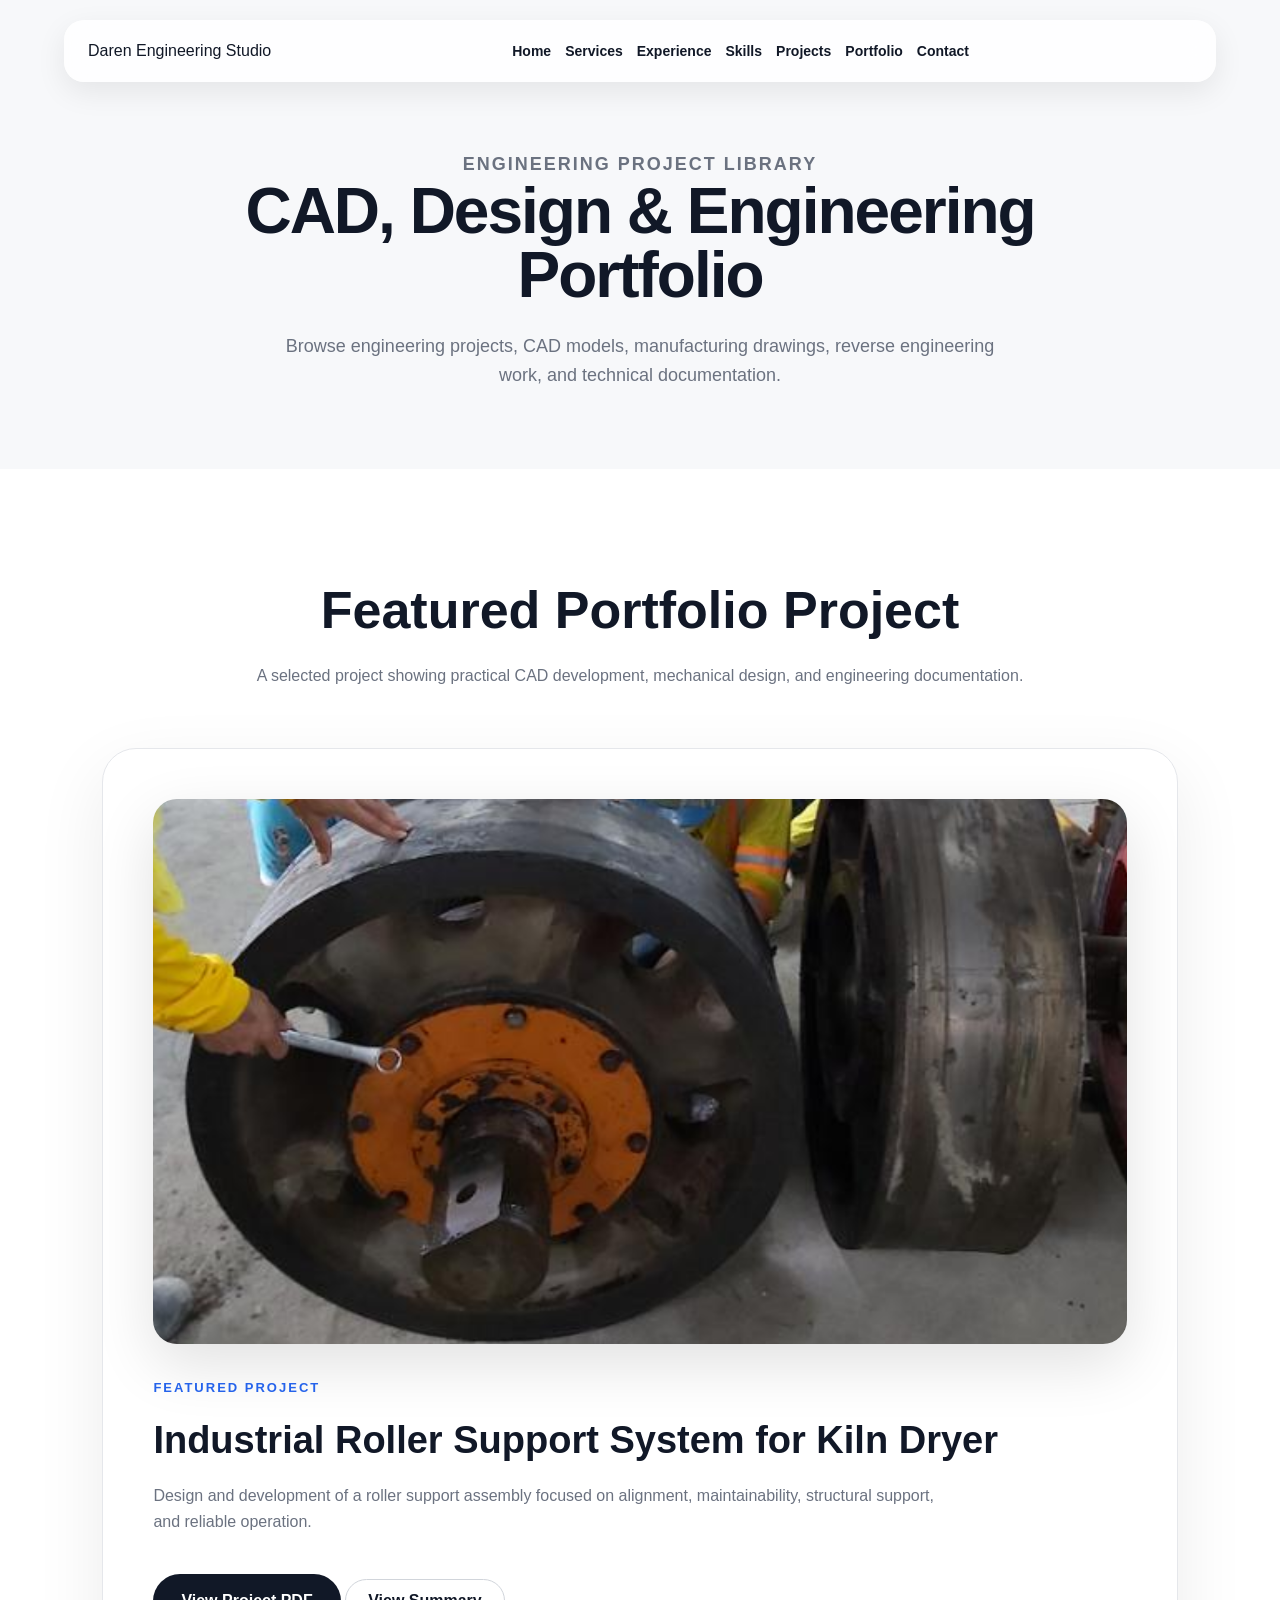
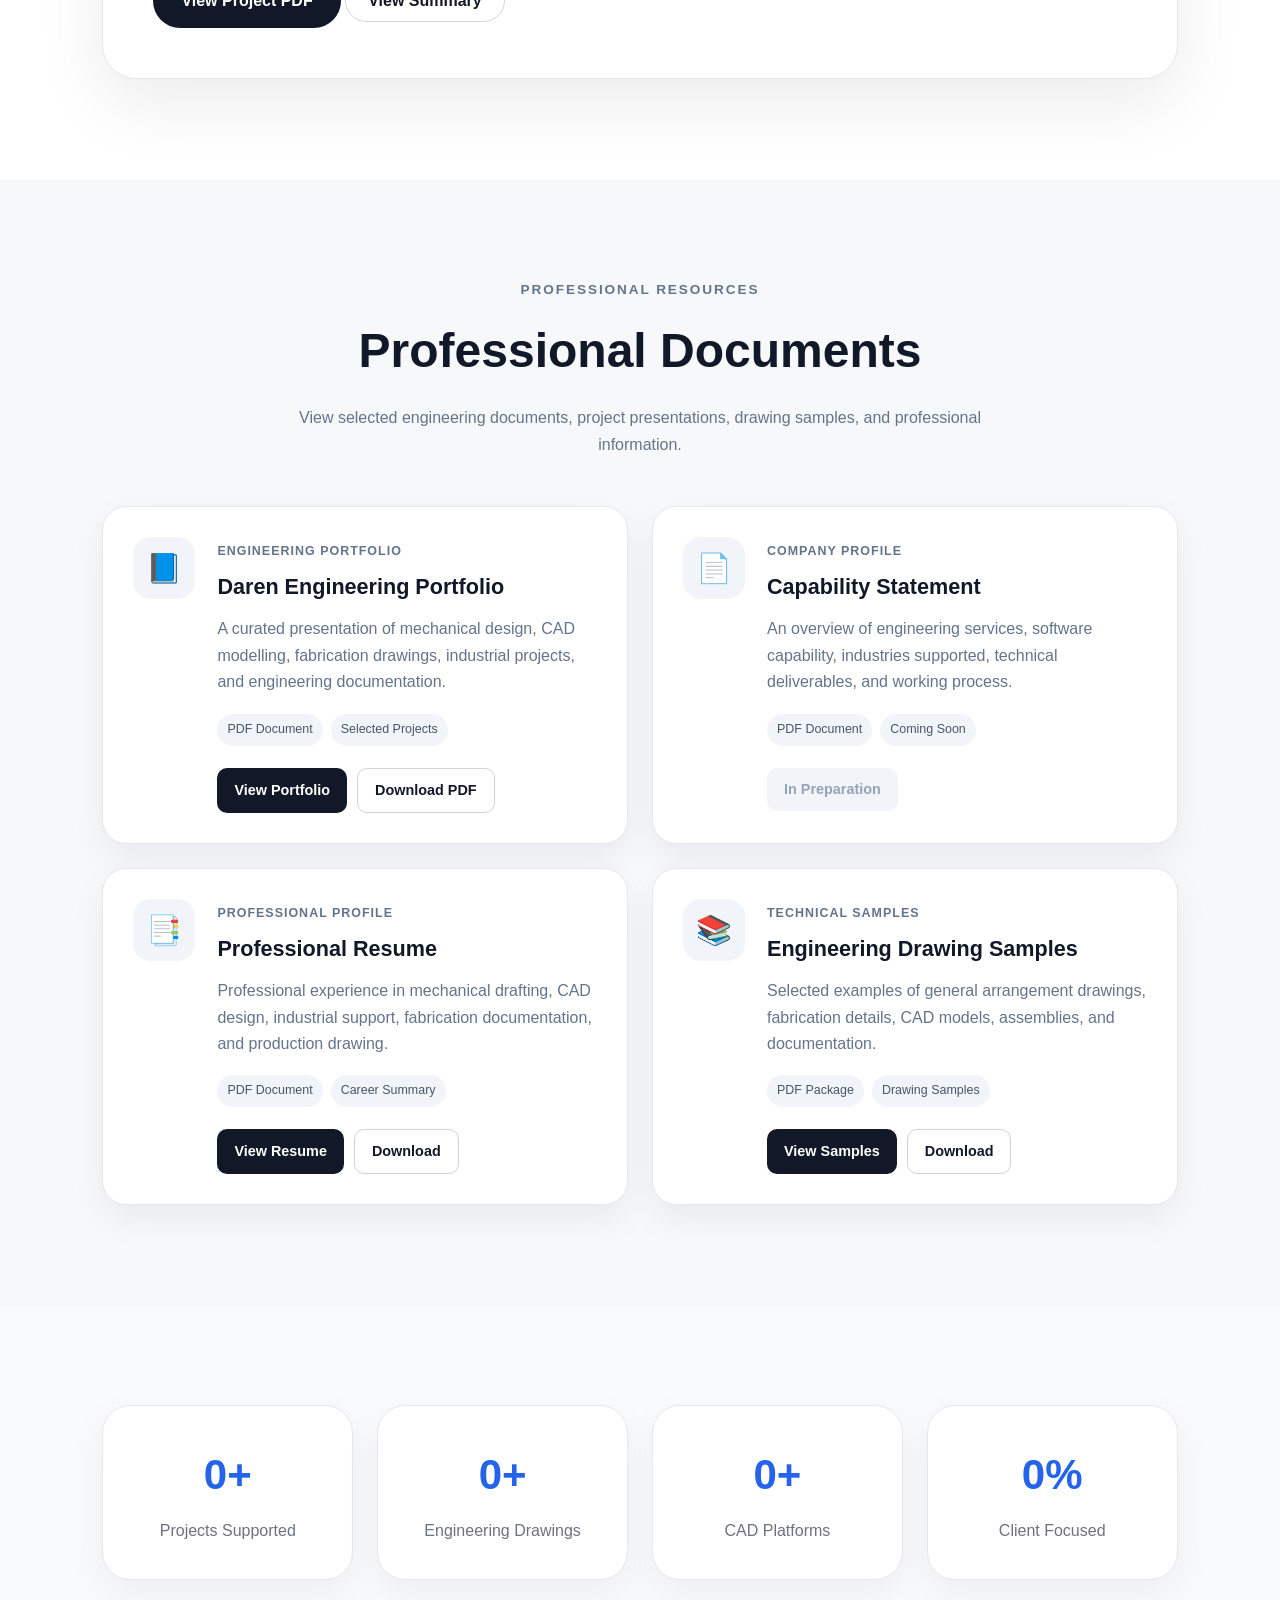
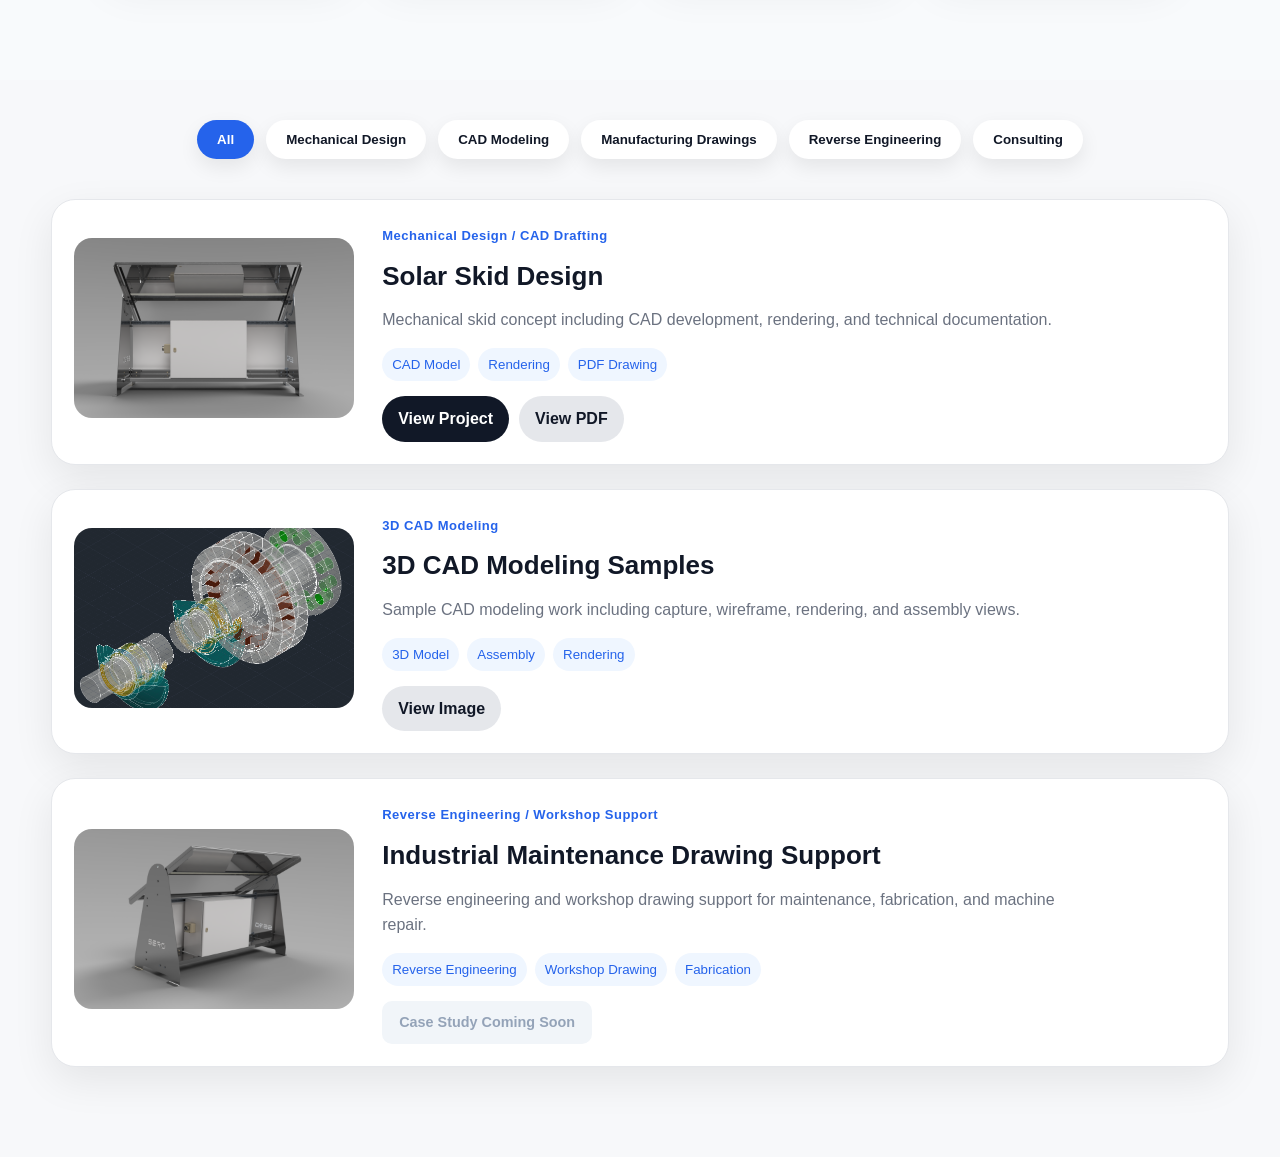
==== commit dab80cdf: "Add files via upload" ====
--- a/portfolio.html
+++ b/portfolio.html
@@ -1,236 +1,380 @@
-<!DOCTYPE html>
-<html lang="en">
-<head>
-    <meta charset="UTF-8">
-    <meta name="viewport" content="width=device-width, initial-scale=1.0">
-    <title>Portfolio | Daren Engineering Studio</title>
-
-    <link rel="stylesheet" href="css/style.css">
-</head>
-
-<body>
-
-<header class="navbar">
-
-    <div class="logo">
-        Daren Engineering Studio
-    </div>
-
-    <nav>
-        <a href="index.html#home">Home</a>
-        <a href="index.html#services">Services</a>
-        <a href="index.html#industrial-experience">Experience</a>
-        <a href="index.html#skills">Skills</a>
-        <a href="index.html#case-study">Projects</a>
-        <a href="portfolio.html">Portfolio</a>
-        <a href="index.html#contact">Contact</a>
-    </nav>
-
-</header>
-
-<section class="hero portfolio-hero">
-
-    <div class="hero-content">
-
-        <p class="section-tag">
-            ENGINEERING PROJECT LIBRARY
-        </p>
-
-        <h1>
-            CAD, Design & Engineering Portfolio
-        </h1>
-
-        <p>
-            Browse engineering projects, CAD models,
-            manufacturing drawings, reverse engineering work,
-            and technical documentation.
-        </p>
-
-    </div>
-
-</section>
-
-<section class="section case-study-section">
-    <div class="section-title">
-        <h2>Featured Portfolio Project</h2>
-        <p>
-            A selected project showing practical CAD development,
-            mechanical design, and engineering documentation.
-        </p>
-    </div>
-
-    <div class="case-study-card">
-
-        <div class="case-study-header">
-            <div class="case-study-image">
-                <img src="assets/images/roller-support-kiln-dryer.jpg"
-                     alt="Industrial Roller Support System for Kiln Dryer">
-            </div>
-
-            <span>FEATURED PROJECT</span>
-
-            <h3>Industrial Roller Support System for Kiln Dryer</h3>
-
-            <p>
-                Design and development of a roller support assembly focused on
-                alignment, maintainability, structural support, and reliable operation.
-            </p>
-        </div>
-
-        <div class="case-study-actions">
-            <a href="assets/files/Roller-Support-Kiln-Dryer.pdf"
-               class="btn-primary"
-               target="_blank">
-                View Project PDF
-            </a>
-
-            <a href="index.html#case-study"
-               class="btn-secondary">
-                View Summary
-            </a>
-        </div>
-
-    </div>
-</section>
-
-<section class="stats-section section">
-    <div class="stats-grid">
-        <div class="stat-card">
-            <h3>25+</h3>
-            <p>Projects Supported</p>
-        </div>
-
-        <div class="stat-card">
-            <h3>150+</h3>
-            <p>Engineering Drawings</p>
-        </div>
-
-        <div class="stat-card">
-            <h3>5+</h3>
-            <p>CAD Platforms</p>
-        </div>
-
-        <div class="stat-card">
-            <h3>100%</h3>
-            <p>Client Focused</p>
-        </div>
-    </div>
-</section>
-
-    
-
-<section class="portfolio-filters">
-    <button class="filter-btn active" data-filter="all">All</button>
-    <button class="filter-btn" data-filter="mechanical">Mechanical Design</button>
-    <button class="filter-btn" data-filter="cad">CAD Modeling</button>
-    <button class="filter-btn" data-filter="drawings">Manufacturing Drawings</button>
-    <button class="filter-btn" data-filter="reverse">Reverse Engineering</button>
-    <button class="filter-btn" data-filter="consulting">Consulting</button>
-</section>
-
-<section class="project-list">
-
-    <article class="project-list-item" data-category="mechanical cad drawings">
-        <div class="project-list-image">
-            <img src="assets/images/portfolio/skid-rendering.jpg" alt="Solar Skid Design">
-        </div>
-
-        <div class="project-list-content">
-            <span class="project-category">Mechanical Design / CAD Drafting</span>
-            <h3>Solar Skid Design</h3>
-            <p>
-                Mechanical skid concept including CAD development,
-                rendering, and technical documentation.
-            </p>
-
-            <div class="project-tags">
-                <small>CAD Model</small>
-                <small>Rendering</small>
-                <small>PDF Drawing</small>
-            </div>
-
-            <div class="project-actions">
-                <a href="solar-skid-case-study.html">View Project</a>
-                <a href="assets/files/Solar-Skid-Rendering.pdf" target="_blank">View PDF</a>
-            </div>
-        </div>
-    </article>
-
-    <article class="project-list-item" data-category="cad mechanical">
-        <div class="project-list-image">
-            <img src="assets/images/portfolio/3d-cad.jpg" alt="3D CAD Modeling Samples">
-        </div>
-
-        <div class="project-list-content">
-            <span class="project-category">3D CAD Modeling</span>
-            <h3>3D CAD Modeling Samples</h3>
-            <p>
-                Sample CAD modeling work including capture,
-                wireframe, rendering, and assembly views.
-            </p>
-
-            <div class="project-tags">
-                <small>3D Model</small>
-                <small>Assembly</small>
-                <small>Rendering</small>
-            </div>
-
-            <div class="project-actions">
-                <a href="assets/images/portfolio/3d-cad.jpg" target="_blank">View Image</a>
-            </div>
-        </div>
-    </article>
-
-    <article class="project-list-item" data-category="reverse drawings consulting">
-        <div class="project-list-image">
-            <img src="assets/images/portfolio/rendering.jpg" alt="Industrial Maintenance Drawing Support">
-        </div>
-
-        <div class="project-list-content">
-            <span class="project-category">Reverse Engineering / Workshop Support</span>
-            <h3>Industrial Maintenance Drawing Support</h3>
-            <p>
-                Reverse engineering and workshop drawing support
-                for maintenance, fabrication, and machine repair.
-            </p>
-
-            <div class="project-tags">
-                <small>Reverse Engineering</small>
-                <small>Workshop Drawing</small>
-                <small>Fabrication</small>
-            </div>
-
-            <div class="project-actions">
-                <a href="#">View Project</a>
-            </div>
-        </div>
-    </article>
-
-</section>
-
-<script>
-const filterButtons = document.querySelectorAll(".filter-btn");
-const projectCards = document.querySelectorAll(".project-list-item");
-
-filterButtons.forEach(button => {
-    button.addEventListener("click", () => {
-        filterButtons.forEach(btn => btn.classList.remove("active"));
-        button.classList.add("active");
-
-        const filter = button.getAttribute("data-filter");
-
-        projectCards.forEach(card => {
-            const category = card.getAttribute("data-category");
-
-            if (filter === "all" || category.includes(filter)) {
-                card.style.display = "block";
-            } else {
-                card.style.display = "none";
-            }
-        });
-    });
-});
-</script>
-
-</body>
+<!DOCTYPE html>
+<html lang="en">
+<head>
+    <meta charset="UTF-8">
+    <meta name="viewport" content="width=device-width, initial-scale=1.0">
+    <title>Portfolio | Daren Engineering Studio</title>
+
+    <link rel="stylesheet" href="css/style.css">
+</head>
+
+<body>
+
+<header class="navbar" id="navbar">
+
+    <div class="logo">
+        Daren Engineering Studio
+    </div>
+
+    <nav>
+        <a href="index.html#home">Home</a>
+        <a href="index.html#services">Services</a>
+        <a href="index.html#industrial-experience">Experience</a>
+        <a href="index.html#skills">Skills</a>
+        <a href="index.html#case-study">Projects</a>
+        <a href="portfolio.html">Portfolio</a>
+        <a href="index.html#contact">Contact</a>
+    </nav>
+
+</header>
+
+<section class="hero portfolio-hero">
+
+    <div class="hero-content">
+
+        <p class="section-tag">
+            ENGINEERING PROJECT LIBRARY
+        </p>
+
+        <h1>
+            CAD, Design & Engineering Portfolio
+        </h1>
+
+        <p>
+            Browse engineering projects, CAD models,
+            manufacturing drawings, reverse engineering work,
+            and technical documentation.
+        </p>
+
+    </div>
+
+</section>
+
+<section class="section case-study-section">
+    <div class="section-title">
+        <h2>Featured Portfolio Project</h2>
+        <p>
+            A selected project showing practical CAD development,
+            mechanical design, and engineering documentation.
+        </p>
+    </div>
+
+    <div class="case-study-card">
+
+        <div class="case-study-header">
+            <div class="case-study-image">
+                <img src="assets/images/roller-support-kiln-dryer.jpg"
+                     alt="Industrial Roller Support System for Kiln Dryer">
+            </div>
+
+            <span>FEATURED PROJECT</span>
+
+            <h3>Industrial Roller Support System for Kiln Dryer</h3>
+
+            <p>
+                Design and development of a roller support assembly focused on
+                alignment, maintainability, structural support, and reliable operation.
+            </p>
+        </div>
+
+        <div class="case-study-actions">
+            <a href="assets/files/Roller-Support-Kiln-Dryer.pdf"
+               class="btn-primary"
+               target="_blank">
+                View Project PDF
+            </a>
+
+            <a href="index.html#case-study"
+               class="btn-secondary">
+                View Summary
+            </a>
+        </div>
+
+    </div>
+</section>
+
+<!-- PROFESSIONAL DOCUMENTS -->
+<section class="professional-documents" id="documents">
+    <div class="section-heading">
+        <span class="section-label">PROFESSIONAL RESOURCES</span>
+        <h2>Professional Documents</h2>
+        <p>
+            View selected engineering documents, project presentations,
+            drawing samples, and professional information.
+        </p>
+    </div>
+
+    <div class="document-grid">
+
+        <!-- ENGINEERING PORTFOLIO -->
+        <article class="document-card">
+            <div class="document-icon">📘</div>
+
+            <div class="document-content">
+                <span class="document-type">Engineering Portfolio</span>
+                <h3>Daren Engineering Portfolio</h3>
+
+                <p>
+                    A curated presentation of mechanical design, CAD modelling,
+                    fabrication drawings, industrial projects, and engineering
+                    documentation.
+                </p>
+
+                <div class="document-meta">
+                    <span>PDF Document</span>
+                    <span>Selected Projects</span>
+                </div>
+
+                <div class="document-actions">
+                    <a
+                        href="assets/files/portfolio/Daren-Sombilon-Engineering-Portfolio.pdf"
+                        target="_blank"
+                        rel="noopener noreferrer"
+                        class="btn-primary"
+                    >
+                        View Portfolio
+                    </a>
+
+                    <a
+                        href="assets/files/portfolio/Daren-Sombilon-Engineering-Portfolio.pdf"
+                        download
+                        class="btn-secondary"
+                    >
+                        Download PDF
+                    </a>
+                </div>
+            </div>
+        </article>
+
+        <!-- CAPABILITY STATEMENT -->
+        <article class="document-card">
+            <div class="document-icon">📄</div>
+
+            <div class="document-content">
+                <span class="document-type">Company Profile</span>
+                <h3>Capability Statement</h3>
+
+                <p>
+                    An overview of engineering services, software capability,
+                    industries supported, technical deliverables, and working process.
+                </p>
+
+                <div class="document-meta">
+                    <span>PDF Document</span>
+                    <span>Coming Soon</span>
+                </div>
+
+                <div class="document-actions">
+                    <span class="btn-disabled">In Preparation</span>
+                </div>
+            </div>
+        </article>
+
+        <!-- RESUME -->
+        <article class="document-card">
+            <div class="document-icon">📑</div>
+
+            <div class="document-content">
+                <span class="document-type">Professional Profile</span>
+                <h3>Professional Resume</h3>
+
+                <p>
+                    Professional experience in mechanical drafting, CAD design,
+                    industrial support, fabrication documentation, and production drawing.
+                </p>
+
+                <div class="document-meta">
+                    <span>PDF Document</span>
+                    <span>Career Summary</span>
+                </div>
+
+                <div class="document-actions">
+                    <a
+                        href="assets/files/resume/Daren-Sombilon-Resume.pdf"
+                        target="_blank"
+                        rel="noopener noreferrer"
+                        class="btn-primary"
+                    >
+                        View Resume
+                    </a>
+
+                    <a
+                        href="assets/files/resume/Daren-Sombilon-Resume.pdf"
+                        download
+                        class="btn-secondary"
+                    >
+                        Download
+                    </a>
+                </div>
+            </div>
+        </article>
+
+        <!-- DRAWING SAMPLES -->
+        <article class="document-card">
+            <div class="document-icon">📚</div>
+
+            <div class="document-content">
+                <span class="document-type">Technical Samples</span>
+                <h3>Engineering Drawing Samples</h3>
+
+                <p>
+                    Selected examples of general arrangement drawings,
+                    fabrication details, CAD models, assemblies, and documentation.
+                </p>
+
+                <div class="document-meta">
+                    <span>PDF Package</span>
+                    <span>Drawing Samples</span>
+                </div>
+
+                <div class="document-actions">
+                    <a
+                        href="assets/files/drawings/Daren-Sombilon-Drawing-Samples.pdf"
+                        target="_blank"
+                        rel="noopener noreferrer"
+                        class="btn-primary"
+                    >
+                        View Samples
+                    </a>
+
+                    <a
+                        href="assets/files/drawings/Daren-Sombilon-Drawing-Samples.pdf"
+                        download
+                        class="btn-secondary"
+                    >
+                        Download
+                    </a>
+                </div>
+            </div>
+        </article>
+
+    </div>
+</section>
+
+<section class="stats-section section">
+    <div class="stats-grid">
+
+        <div class="stat-card">
+            <h3>
+                <span class="counter" data-target="25">0</span>+
+            </h3>
+            <p>Projects Supported</p>
+        </div>
+
+        <div class="stat-card">
+            <h3>
+                <span class="counter" data-target="150">0</span>+
+            </h3>
+            <p>Engineering Drawings</p>
+        </div>
+
+        <div class="stat-card">
+            <h3>
+                <span class="counter" data-target="5">0</span>+
+            </h3>
+            <p>CAD Platforms</p>
+        </div>
+
+        <div class="stat-card">
+            <h3>
+                <span class="counter" data-target="100">0</span>%
+            </h3>
+            <p>Client Focused</p>
+        </div>
+
+    </div>
+</section>
+
+<section class="portfolio-filters">
+    <button class="filter-btn active" data-filter="all">All</button>
+    <button class="filter-btn" data-filter="mechanical">Mechanical Design</button>
+    <button class="filter-btn" data-filter="cad">CAD Modeling</button>
+    <button class="filter-btn" data-filter="drawings">Manufacturing Drawings</button>
+    <button class="filter-btn" data-filter="reverse">Reverse Engineering</button>
+    <button class="filter-btn" data-filter="consulting">Consulting</button>
+</section>
+
+<section class="project-list">
+
+    <article class="project-list-item" data-category="mechanical cad drawings">
+        <div class="project-list-image">
+            <img src="assets/images/portfolio/skid-rendering.jpg" alt="Solar Skid Design">
+        </div>
+
+        <div class="project-list-content">
+            <span class="project-category">Mechanical Design / CAD Drafting</span>
+            <h3>Solar Skid Design</h3>
+            <p>
+                Mechanical skid concept including CAD development,
+                rendering, and technical documentation.
+            </p>
+
+            <div class="project-tags">
+                <small>CAD Model</small>
+                <small>Rendering</small>
+                <small>PDF Drawing</small>
+            </div>
+
+            <div class="project-actions">
+                <a href="solar-skid-case-study.html">View Project</a>
+                <a href="assets/files/Solar-Skid-Rendering.pdf" target="_blank">View PDF</a>
+            </div>
+        </div>
+    </article>
+
+    <article class="project-list-item" data-category="cad mechanical">
+        <div class="project-list-image">
+            <img src="assets/images/portfolio/3d-cad.jpg" alt="3D CAD Modeling Samples">
+        </div>
+
+        <div class="project-list-content">
+            <span class="project-category">3D CAD Modeling</span>
+            <h3>3D CAD Modeling Samples</h3>
+            <p>
+                Sample CAD modeling work including capture,
+                wireframe, rendering, and assembly views.
+            </p>
+
+            <div class="project-tags">
+                <small>3D Model</small>
+                <small>Assembly</small>
+                <small>Rendering</small>
+            </div>
+
+            <div class="project-actions">
+                <a href="assets/images/portfolio/3d-cad.jpg" target="_blank">View Image</a>
+            </div>
+        </div>
+    </article>
+
+    <article class="project-list-item" data-category="reverse drawings consulting">
+        <div class="project-list-image">
+            <img src="assets/images/portfolio/rendering.jpg" alt="Industrial Maintenance Drawing Support">
+        </div>
+
+        <div class="project-list-content">
+            <span class="project-category">Reverse Engineering / Workshop Support</span>
+            <h3>Industrial Maintenance Drawing Support</h3>
+            <p>
+                Reverse engineering and workshop drawing support
+                for maintenance, fabrication, and machine repair.
+            </p>
+
+            <div class="project-tags">
+                <small>Reverse Engineering</small>
+                <small>Workshop Drawing</small>
+                <small>Fabrication</small>
+            </div>
+
+            <div class="project-actions">
+                <span class="btn-disabled">Case Study Coming Soon</span>
+            </div>
+        </div>
+    </article>
+
+</section>
+
+<script src="js/main.js"></script>
+
+</body>
 </html>
--- a/css/style.css
+++ b/css/style.css
@@ -1,2498 +1,2792 @@
-* {
-    margin: 0;
-    padding: 0;
-    box-sizing: border-box;
-}
-
-body {
-    font-family: 'Inter', sans-serif;
-    background: #f7f8fa;
-    color: #111827;
-    line-height: 1.6;
-}
-
-/* NAVBAR */
-
-.navbar {
-    position: fixed;
-    top: 20px;
-    left: 50%;
-    transform: translateX(-50%);
-    width: 90%;
-    max-width: 1200px;
-    background: rgba(255,255,255,0.85);
-    backdrop-filter: blur(15px);
-    border-radius: 20px;
-    padding: 18px 30px;
-    display: flex;
-    justify-content: space-between;
-    align-items: center;
-    z-index: 1000;
-    box-shadow: 0 10px 30px rgba(0,0,0,.08);
-}
-
-/* ================================
-   DAREN ENGINEERING STUDIO LOGO
-================================ */
-
-.logo {
-    display: flex;
-    align-items: center;
-    gap: 12px;
-}
-
-.logo-mark {
-    width: 52px;
-    height: 52px;
-    border-radius: 14px;
-
-    background:
-        linear-gradient(
-            135deg,
-            #2563eb,
-            #1d4ed8
-        );
-
-    border: 1px solid rgba(255,255,255,.25);
-
-    color: white;
-    font-size: 18px;
-    font-weight: 800;
-
-    display: flex;
-    align-items: center;
-    justify-content: center;
-
-    box-shadow:
-        0 12px 30px rgba(37,99,235,.25),
-        0 0 20px rgba(37,99,235,.15);
-
-    transition: all 0.3s ease;
-}
-
-.logo-mark:hover {
-    transform: translateY(-3px) scale(1.03);
-
-    box-shadow:
-        0 20px 45px rgba(37,99,235,.35),
-        0 0 25px rgba(37,99,235,.20);
-}
-.logo {
-    transition: 0.3s ease;
-}
-
-.logo:hover .logo-text strong {
-    color: #2563eb;
-}
-
-.logo-text {
-    display: flex;
-    flex-direction: column;
-    line-height: 1.1;
-}
-
-.logo-text strong {
-    font-size: 19px;
-    font-weight: 800;
-    color: #111827;
-    letter-spacing: 1px;
-}
-
-.logo-text small {
-    font-size: 11px;
-    color: #6b7280;
-    text-transform: uppercase;
-    letter-spacing: 1.5px;
-}
-
-.navbar nav {
-    display: flex;
-    align-items: center;
-    gap: 18px;
-    flex-wrap: nowrap;
-}
-
-.navbar nav a {
-    text-decoration: none;
-    color: #111827;
-    font-weight: 600;
-    font-size: 14px;
-    white-space: nowrap;
-    position: relative;
-    transition: color 0.3s ease;
-}
-
-.navbar nav a::after {
-    content: "";
-    position: absolute;
-    left: 0;
-    bottom: -6px;
-    width: 0;
-    height: 2px;
-    background: #2563eb;
-    transition: width 0.3s ease;
-}
-
-.navbar nav a:hover::after,
-.navbar nav a.active::after {
-    width: 100%;
-}
-
-.navbar nav a:hover,
-.navbar nav a.active {
-    color: #2563eb;
-}
-
-/* BUTTONS */
-
-.btn-primary {
-    text-decoration: none;
-    background: #111827;
-    color: white;
-    padding: 12px 22px;
-    border-radius: 999px;
-    font-weight: 600;
-    transition: .3s;
-}
-
-.btn-primary:hover {
-    transform: translateY(-3px);
-}
-
-.btn-secondary {
-    text-decoration: none;
-    border: 1px solid #d1d5db;
-    color: #111827;
-    padding: 12px 22px;
-    border-radius: 999px;
-    font-weight: 600;
-}
-
-/* HERO */
-
-.hero {
-    min-height: 100vh;
-    padding: 140px 8%;
-    display: grid;
-    grid-template-columns: 1fr 1fr;
-    gap: 60px;
-    align-items: center;
-}
-
-.hero-content {
-    max-width: 700px;
-}
-
-.hero-tag {
-    display: inline-block;
-    padding: 8px 15px;
-    background: #e0e7ff;
-    color: #2563eb;
-    border-radius: 999px;
-    font-size: 12px;
-    font-weight: 700;
-    margin-bottom: 20px;
-}
-
-.hero h1 {
-    font-size: 72px;
-    line-height: 1;
-    margin-bottom: 25px;
-}
-
-.hero p {
-    font-size: 18px;
-    color: #6b7280;
-    margin-bottom: 30px;
-}
-
-.hero-buttons {
-    display: flex;
-    gap: 15px;
-    flex-wrap: wrap;
-}
-
-.hero-image {
-    display: flex;
-    justify-content: center;
-}
-
-.hero-image img {
-    width: 100%;
-    max-width: 700px;
-    height: auto;
-    display: block;
-    border-radius: 30px;
-    box-shadow: 0 30px 80px rgba(0,0,0,.15);
-}
-
-/* SECTIONS */
-
-.section {
-    padding: 100px 8%;
-}
-
-.section-title {
-    text-align: center;
-    margin-bottom: 60px;
-}
-
-.section-title h2 {
-    font-size: 52px;
-    margin-bottom: 10px;
-}
-
-.section-title p {
-    color: #6b7280;
-}
-
-/* SERVICES */
-
-.services-grid {
-    display: grid;
-    grid-template-columns: repeat(auto-fit,minmax(250px,1fr));
-    gap: 25px;
-}
-
-.card {
-    background: white;
-    padding: 35px;
-    border-radius: 25px;
-    box-shadow: 0 10px 30px rgba(0,0,0,.05);
-    transition: .3s;
-}
-
-.card:hover {
-    transform: translateY(-8px);
-}
-
-.card h3 {
-    margin-bottom: 15px;
-}
-
-.service-link {
-    display: block;
-    color: inherit;
-    text-decoration: none;
-}
-
-/* CAD PORTFOLIO */
-
-.cad-portfolio-section {
-    background: #f8fafc;
-}
-
-.portfolio-projects {
-    display: grid;
-    gap: 50px;
-}
-
-.project-showcase-card {
-    background: #ffffff;
-    border-radius: 34px;
-    padding: 42px;
-    box-shadow: 0 24px 70px rgba(0,0,0,0.08);
-    border: 1px solid rgba(0,0,0,0.06);
-}
-
-.project-header {
-    margin-bottom: 34px;
-}
-
-.project-header span {
-    display: inline-block;
-    font-size: 13px;
-    font-weight: 700;
-    letter-spacing: 1.5px;
-    text-transform: uppercase;
-    color: #2563eb;
-    margin-bottom: 12px;
-}
-
-.project-header h3 {
-    font-size: 34px;
-    color: #111827;
-    margin-bottom: 12px;
-}
-
-.project-header p {
-    color: #6b7280;
-    font-size: 17px;
-    max-width: 780px;
-}
-
-.project-section-box {
-    background: #f8fafc;
-    padding: 30px;
-    border-radius: 26px;
-    margin-top: 28px;
-}
-
-.project-section-box h4 {
-    font-size: 24px;
-    margin-bottom: 22px;
-    color: #111827;
-}
-
-/* IMAGE GALLERY */
-
-.portfolio-gallery {
-    display: grid;
-    grid-template-columns: repeat(auto-fit, minmax(220px, 1fr));
-    gap: 22px;
-}
-
-.portfolio-card {
-    background: #ffffff;
-    border-radius: 22px;
-    overflow: hidden;
-    text-decoration: none;
-    color: #111827;
-    box-shadow: 0 10px 30px rgba(0,0,0,0.06);
-    transition: 0.3s ease;
-}
-
-.portfolio-card:hover {
-    transform: translateY(-8px);
-    box-shadow: 0 24px 60px rgba(0,0,0,0.14);
-}
-
-.portfolio-card img {
-    width: 100%;
-    height: 220px;
-    object-fit: cover;
-    object-position: center;
-}
-
-.portfolio-card h5 {
-    padding: 18px 18px 6px;
-    font-size: 18px;
-}
-
-.portfolio-card span {
-    display: inline-block;
-    margin: 0 18px 20px;
-    color: #2563eb;
-    font-weight: 700;
-}
-
-/* PDF DOCUMENTS */
-
-.pdf-grid {
-    display: grid;
-    grid-template-columns: repeat(auto-fit, minmax(260px, 1fr));
-    gap: 22px;
-}
-
-.pdf-card {
-    display: block;
-    background: #ffffff;
-    padding: 28px;
-    border-radius: 22px;
-    text-decoration: none;
-    color: #111827;
-    border: 1px solid #e5e7eb;
-    transition: 0.3s ease;
-}
-
-.pdf-card:hover {
-    transform: translateY(-6px);
-    border-color: #2563eb;
-    box-shadow: 0 20px 50px rgba(37,99,235,0.15);
-}
-
-.pdf-card h5 {
-    font-size: 20px;
-    margin-bottom: 10px;
-}
-
-.pdf-card p {
-    color: #6b7280;
-    margin-bottom: 16px;
-}
-
-.pdf-card span {
-    color: #2563eb;
-    font-weight: 700;
-}
-
-/* PROJECTS */
-
-.dark-section {
-    background: #0f172a;
-    color: white;
-}
-
-.project-grid {
-    display: grid;
-    grid-template-columns: repeat(auto-fit,minmax(300px,1fr));
-    gap: 25px;
-}
-
-.project-card {
-    background: #1e293b;
-    border-radius: 25px;
-    overflow: hidden;
-}
-
-.project-card img {
-    width: 100%;
-    height: 250px;
-    object-fit: cover;
-}
-
-.project-content {
-    padding: 25px;
-}
-
-.project-content p {
-    color: #cbd5e1;
-}
-
-/* ABOUT */
-
-.about-container {
-    max-width: 900px;
-    margin: auto;
-    text-align: center;
-    background: white;
-    padding: 50px;
-    border-radius: 25px;
-    box-shadow: 0 10px 30px rgba(0,0,0,.05);
-}
-
-/* CONTACT */
-
-.contact-section {
-    margin: 80px;
-    padding: 80px;
-    background: #111827;
-    color: white;
-    text-align: center;
-    border-radius: 30px;
-}
-
-.contact-section h2 {
-    font-size: 56px;
-    margin-bottom: 20px;
-}
-
-.contact-section p {
-    max-width: 700px;
-    margin: auto;
-    margin-bottom: 25px;
-    color: #cbd5e1;
-}
-
-/* MOBILE */
-
-@media(max-width:900px) {
-    .hero {
-        grid-template-columns: 1fr;
-        text-align: center;
-    }
-
-    .hero h1 {
-        font-size: 48px;
-    }
-
-    .hero-buttons {
-        justify-content: center;
-    }
-
-    .navbar {
-        flex-direction: column;
-        gap: 15px;
-    }
-
-    .navbar nav {
-    flex-wrap: wrap;
-    justify-content: center;
-    gap: 15px;
-}
-
-    .contact-section {
-        margin: 30px;
-        padding: 40px;
-    }
-
-    .contact-section h2 {
-        font-size: 40px;
-    }
-}
-
-@media(max-width:768px) {
-    .section {
-        padding: 80px 6%;
-    }
-
-    .section-title h2 {
-        font-size: 38px;
-    }
-
-    .project-showcase-card {
-        padding: 26px;
-        border-radius: 26px;
-    }
-
-    .project-header h3 {
-        font-size: 26px;
-    }
-
-    .project-section-box {
-        padding: 22px;
-    }
-
-    .portfolio-card img {
-        height: 170px;
-    }
-}
-
-/* ================================
-   REQUEST FORM PAGE - IMPROVED V2
-   Apple / Tesla Style Client Portal
-================================ */
-
-.request-page {
-    min-height: 100vh;
-    padding: 80px 8%;
-    background:
-        radial-gradient(circle at top left, rgba(37, 99, 235, 0.14), transparent 35%),
-        radial-gradient(circle at bottom right, rgba(17, 24, 39, 0.12), transparent 35%),
-        #f7f8fa;
-    display: flex;
-    justify-content: center;
-    align-items: center;
-}
-
-.request-container {
-    width: 100%;
-    max-width: 1100px;
-    background: rgba(255, 255, 255, 0.92);
-    backdrop-filter: blur(20px);
-    border-radius: 38px;
-    padding: 60px;
-    box-shadow: 0 34px 100px rgba(0, 0, 0, 0.14);
-    border: 1px solid rgba(255, 255, 255, 0.75);
-}
-
-.request-header {
-    text-align: center;
-    margin-bottom: 42px;
-}
-
-.request-header h1 {
-    font-size: 54px;
-    line-height: 1.05;
-    margin-bottom: 18px;
-    color: #111827;
-    letter-spacing: -1.5px;
-}
-
-.request-header p {
-    max-width: 780px;
-    margin: auto;
-    color: #6b7280;
-    font-size: 18px;
-}
-
-/* TRUST BADGES */
-
-.request-trust {
-    display: flex;
-    justify-content: center;
-    flex-wrap: wrap;
-    gap: 14px;
-    margin-top: 28px;
-}
-
-.request-trust span {
-    background: #f8fafc;
-    border: 1px solid #e5e7eb;
-    padding: 10px 16px;
-    border-radius: 999px;
-    font-size: 14px;
-    font-weight: 700;
-    color: #111827;
-}
-
-/* FORM */
-
-.request-form {
-    display: grid;
-    gap: 24px;
-}
-
-.form-group {
-    display: grid;
-    gap: 8px;
-}
-
-.form-group label {
-    font-weight: 700;
-    color: #111827;
-}
-
-.form-group input,
-.form-group select,
-.form-group textarea {
-    width: 100%;
-    padding: 17px 20px;
-    border-radius: 18px;
-    border: 1px solid #d1d5db;
-    background: #ffffff;
-    font-size: 16px;
-    font-family: inherit;
-    color: #111827;
-    outline: none;
-    transition: 0.25s ease;
-}
-
-.form-group input:focus,
-.form-group select:focus,
-.form-group textarea:focus {
-    border-color: #2563eb;
-    box-shadow: 0 0 0 4px rgba(37, 99, 235, 0.12);
-}
-
-.form-group textarea {
-    resize: vertical;
-    min-height: 170px;
-}
-
-/* FILE UPLOAD */
-
-.form-group input[type="file"] {
-    padding: 28px;
-    min-height: 95px;
-    background: #f8fafc;
-    border: 2px dashed #cbd5e1;
-    cursor: pointer;
-}
-
-.form-group input[type="file"]:hover {
-    border-color: #2563eb;
-    background: #eff6ff;
-}
-
-.form-note {
-    font-size: 13px;
-    color: #6b7280;
-    margin-top: -4px;
-}
-
-.checkbox-group {
-    display: flex;
-    align-items: flex-start;
-    gap: 12px;
-}
-
-.checkbox-group input[type="checkbox"] {
-    width: auto;
-    margin-top: 4px;
-}
-
-.checkbox-group label {
-    font-weight: 500;
-    line-height: 1.5;
-}
-
-/* BUTTONS */
-
-.request-form .btn-primary {
-    border: none;
-    cursor: pointer;
-    font-size: 16px;
-    width: fit-content;
-    margin-top: 10px;
-}
-
-.request-container .btn-secondary {
-    display: inline-block;
-    margin-top: 10px;
-}
-
-/* MOBILE REQUEST PAGE */
-
-@media(max-width: 768px) {
-    .request-page {
-        padding: 40px 5%;
-        align-items: flex-start;
-    }
-
-    .request-container {
-        padding: 34px 24px;
-        border-radius: 30px;
-    }
-
-    .request-header h1 {
-        font-size: 36px;
-        letter-spacing: -0.8px;
-    }
-
-    .request-header p {
-        font-size: 16px;
-    }
-
-    .request-trust {
-        justify-content: flex-start;
-    }
-
-    .request-trust span {
-        font-size: 13px;
-    }
-
-    .request-form .btn-primary {
-        width: 100%;
-        text-align: center;
-    }
-
-    .request-container .btn-secondary {
-        width: 100%;
-        text-align: center;
-    }
-}
-/* ================================
-   HOW IT WORKS SECTION
-================================ */
-
-.how-it-works-section {
-    background: #ffffff;
-}
-
-.process-grid {
-    display: grid;
-    grid-template-columns: repeat(auto-fit, minmax(220px, 1fr));
-    gap: 24px;
-
-    max-width: 1400px;
-    margin: 0 auto;
-}
-
-.process-card {
-    background: #f8fafc;
-    padding: 32px;
-    border-radius: 28px;
-    border: 1px solid #e5e7eb;
-    box-shadow: 0 12px 35px rgba(0, 0, 0, 0.05);
-    transition: 0.3s ease;
-}
-
-.process-card:hover {
-    transform: translateY(-8px);
-    box-shadow: 0 24px 60px rgba(0, 0, 0, 0.10);
-}
-
-.process-card span {
-    display: inline-flex;
-    width: 46px;
-    height: 46px;
-    align-items: center;
-    justify-content: center;
-    background: #111827;
-    color: #ffffff;
-    border-radius: 50%;
-    font-weight: 800;
-    margin-bottom: 22px;
-}
-
-.process-card h3 {
-    font-size: 22px;
-    margin-bottom: 12px;
-    color: #111827;
-}
-
-.process-card p {
-    color: #6b7280;
-}
-
-.process-cta {
-    display: flex;
-    justify-content: center;
-    margin-top: 46px;
-}
-
-/* MOBILE PROCESS SECTION */
-
-@media(max-width: 768px) {
-    .process-card {
-        padding: 26px;
-    }
-
-    .process-cta .btn-primary {
-        width: 100%;
-        text-align: center;
-    }
-}
-/* ================================
-   WHY CHOOSE SECTION
-================================ */
-
-.why-choose-section {
-    background:
-        radial-gradient(circle at top right, rgba(37, 99, 235, 0.08), transparent 30%),
-        #f8fafc;
-}
-
-.why-grid {
-    display: grid;
-    grid-template-columns: repeat(auto-fit, minmax(260px, 1fr));
-    gap: 26px;
-    max-width: 1300px;
-    margin: 0 auto;
-}
-
-.why-card {
-    background: #ffffff;
-    padding: 36px;
-    border-radius: 30px;
-    border: 1px solid #e5e7eb;
-    box-shadow: 0 16px 45px rgba(0, 0, 0, 0.06);
-    transition: 0.3s ease;
-}
-
-.why-card:hover {
-    transform: translateY(-8px);
-    box-shadow: 0 26px 70px rgba(0, 0, 0, 0.12);
-}
-
-.why-card span {
-    display: inline-block;
-    color: #2563eb;
-    font-size: 13px;
-    font-weight: 800;
-    letter-spacing: 1.5px;
-    margin-bottom: 20px;
-}
-
-.why-card h3 {
-    font-size: 24px;
-    margin-bottom: 14px;
-    color: #111827;
-}
-
-.why-card p {
-    color: #6b7280;
-}
-
-/* MOBILE WHY CHOOSE SECTION */
-
-@media(max-width: 768px) {
-    .why-card {
-        padding: 28px;
-    }
-
-    .why-card h3 {
-        font-size: 22px;
-    }
-}
-/* ================================
-SOFTWARE & SKILLS SECTION
-================================ */
-
-.skills-section {
-background: #ffffff;
-}
-
-.skills-grid {
-display: grid;
-grid-template-columns: repeat(auto-fit, minmax(260px, 1fr));
-gap: 24px;
-max-width: 1300px;
-margin: 0 auto;
-}
-
-.skill-card {
-background: #f8fafc;
-padding: 32px;
-border-radius: 28px;
-border: 1px solid #e5e7eb;
-transition: 0.3s ease;
-box-shadow: 0 12px 35px rgba(0,0,0,0.05);
-}
-
-.skill-card:hover {
-transform: translateY(-8px);
-box-shadow: 0 24px 60px rgba(0,0,0,0.10);
-}
-
-.skill-card h3 {
-font-size: 24px;
-margin-bottom: 12px;
-color: #111827;
-}
-
-.skill-card p {
-color: #6b7280;
-}
-
-@media(max-width:768px) {
-.skill-card {
-padding: 26px;
-}
-
-.skill-card h3 {
-    font-size: 22px;
-}
-}
-/* ================================
-   FEATURED PROJECT CASE STUDY
-================================ */
-
-.case-study-section {
-    background: #ffffff;
-}
-
-.case-study-card {
-    max-width: 1300px;
-    margin: 0 auto;
-    background: #ffffff;
-    border-radius: 34px;
-    padding: 50px;
-    border: 1px solid #e5e7eb;
-    box-shadow: 0 24px 70px rgba(0,0,0,0.08);
-}
-
-.case-study-header {
-    margin-bottom: 40px;
-}
-
-.case-study-image {
-    margin-bottom: 30px;
-}
-
-.case-study-image img {
-    width: 100%;
-    max-height: 500px;
-    object-fit: cover;
-    border-radius: 24px;
-    display: block;
-    box-shadow: 0 20px 60px rgba(0,0,0,0.12);
-}
-
-.case-study-header span {
-    display: inline-block;
-    color: #2563eb;
-    font-size: 13px;
-    font-weight: 800;
-    letter-spacing: 2px;
-    margin-bottom: 12px;
-}
-
-.case-study-header h3 {
-    font-size: 38px;
-    margin-bottom: 12px;
-    color: #111827;
-}
-
-.case-study-header p {
-    color: #6b7280;
-    max-width: 800px;
-}
-
-.case-study-grid {
-    display: grid;
-    grid-template-columns: repeat(auto-fit, minmax(280px, 1fr));
-    gap: 24px;
-    margin-bottom: 34px;
-}
-
-.case-study-item {
-    background: #f8fafc;
-    padding: 30px;
-    border-radius: 24px;
-    border: 1px solid #e5e7eb;
-}
-
-.case-study-item h4 {
-    margin-bottom: 12px;
-    color: #111827;
-}
-
-.case-study-item p {
-    color: #6b7280;
-}
-
-.case-study-result {
-    background: #111827;
-    color: white;
-    padding: 36px;
-    border-radius: 24px;
-}
-
-.case-study-result h4 {
-    margin-bottom: 12px;
-}
-
-.case-study-result p {
-    color: #d1d5db;
-}
-
-.case-study-actions {
-    margin-top: 24px;
-}
-
-.case-study-actions .btn-primary {
-    display: inline-block;
-}
-
-@media(max-width:768px) {
-    .case-study-card {
-        padding: 28px;
-    }
-
-    .case-study-header h3 {
-        font-size: 30px;
-    }
-
-    .case-study-image img {
-        max-height: 320px;
-    }
-}
-/* ========================================
-PORTFOLIO V3 ENHANCEMENT PACK
-Paste at END of style.css
-======================================== */
-
-/* Smooth Scrolling */
-
-html {
-scroll-behavior: smooth;
-}
-
-/* Better Button Hover */
-
-.btn-primary,
-.btn-secondary {
-transition: all 0.3s ease;
-}
-
-.btn-primary:hover,
-.btn-secondary:hover {
-    transform: translateY(-4px);
-    box-shadow: 0 18px 40px rgba(37,99,235,.18);
-}
-
-/* Navbar Enhancement */
-
-.navbar {
-transition: all 0.3s ease;
-}
-
-/* Section Reveal Feel */
-
-.section {
-position: relative;
-}
-
-/* Hero Enhancement */
-
-.hero-content h1 {
-letter-spacing: -2px;
-}
-
-.hero-image img:hover {
-transform: scale(1.02);
-transition: 0.4s ease;
-}
-
-/* Services */
-
-.card {
-transition: all 0.35s ease;
-}
-
-.card:hover {
-transform: translateY(-10px);
-}
-
-/* Skills */
-
-.skill-card {
-position: relative;
-overflow: hidden;
-}
-
-.skill-card::before {
-content: "";
-position: absolute;
-top: 0;
-left: -100%;
-width: 100%;
-height: 4px;
-background: #2563eb;
-transition: 0.4s;
-}
-
-.skill-card:hover::before {
-left: 0;
-}
-
-.skill-card:hover {
-transform: translateY(-10px);
-}
-
-/* Process Cards */
-
-.process-card {
-transition: all 0.35s ease;
-}
-
-.process-card:hover {
-transform: translateY(-10px);
-}
-
-/* Why Choose Cards */
-
-.why-card {
-transition: all 0.35s ease;
-}
-
-.why-card:hover {
-transform: translateY(-10px);
-}
-
-/* Featured Project Image */
-
-.case-study-image img {
-width: 100%;
-max-height: 550px;
-object-fit: cover;
-object-position: center;
-border-radius: 24px;
-display: block;
-box-shadow: 0 20px 60px rgba(0,0,0,0.12);
-transition: 0.4s ease;
-}
-
-.case-study-image img:hover {
-transform: scale(1.02);
-}
-
-/* Featured Project Card */
-
-.case-study-card {
-overflow: hidden;
-}
-
-.case-study-actions {
-margin-top: 25px;
-}
-
-.case-study-actions .btn-primary {
-display: inline-block;
-padding: 14px 28px;
-}
-
-/* Portfolio Gallery */
-
-.portfolio-card {
-transition: all 0.35s ease;
-}
-
-.portfolio-card:hover img {
-transform: scale(1.04);
-}
-
-.portfolio-card img {
-transition: 0.4s ease;
-}
-
-/* PDF Cards */
-
-.pdf-card {
-transition: all 0.35s ease;
-}
-
-.pdf-card:hover {
-transform: translateY(-8px);
-}
-
-/* Contact Section */
-
-.contact-section {
-box-shadow: 0 25px 70px rgba(0,0,0,0.18);
-}
-
-.contact-section .btn-primary {
-background: white;
-color: #111827;
-}
-
-.contact-section .btn-primary:hover {
-background: #2563eb;
-color: white;
-}
-
-.contact-section .hero-buttons{
-    justify-content:center;
-    margin-top:25px;
-}
-
-/* Footer */
-
-footer {
-font-size: 14px;
-}
-
-/* Mobile Improvements */
-
-@media (max-width:768px) {
-
-.hero h1 {
-    font-size: 42px;
-    line-height: 1.1;
-}
-
-.section-title h2 {
-    font-size: 34px;
-}
-
-.case-study-header h3 {
-    font-size: 28px;
-}
-
-.case-study-image img {
-    max-height: 320px;
-}
-
-.hero-buttons {
-    flex-direction: column;
-    width: 100%;
-}
-
-.hero-buttons a {
-    text-align: center;
-}
-
-}
-/* ================================
-   SERVICE PACKAGES
-================================ */
-
-.pricing-section {
-    background: #f8fafc;
-}
-
-.pricing-grid {
-    display: grid;
-    grid-template-columns: repeat(auto-fit,minmax(300px,1fr));
-    gap: 28px;
-    max-width: 1300px;
-    margin: 0 auto;
-}
-
-.pricing-card {
-    background: white;
-    padding: 40px;
-    border-radius: 30px;
-    border: 1px solid #e5e7eb;
-    box-shadow: 0 18px 50px rgba(0,0,0,0.06);
-    transition: 0.35s ease;
-    position: relative;
-}
-
-.pricing-card:hover {
-    transform: translateY(-10px);
-}
-
-.pricing-card h3 {
-    font-size: 28px;
-    margin-bottom: 12px;
-}
-
-.pricing-desc {
-    color: #6b7280;
-    margin-bottom: 24px;
-}
-
-.pricing-card ul {
-    list-style: none;
-    margin-bottom: 28px;
-}
-
-.pricing-card li {
-    padding: 10px 0;
-    border-bottom: 1px solid #e5e7eb;
-}
-
-.featured {
-    border: 2px solid #2563eb;
-    transform: scale(1.03);
-}
-
-.popular-badge {
-    position: absolute;
-    top: -12px;
-    right: 25px;
-    background: #2563eb;
-    color: white;
-    padding: 6px 14px;
-    border-radius: 999px;
-    font-size: 12px;
-    font-weight: 700;
-}
-@media(max-width:768px){
-
-    .pricing-card{
-        padding:30px;
-    }
-
-    .pricing-card h3{
-        font-size:24px;
-    }
-
-    .featured{
-        transform:none;
-    }
-
-}
-/* TESTIMONIALS */
-
-.testimonials-section {
-background: #ffffff;
-}
-
-.testimonials-grid {
-display: grid;
-grid-template-columns: repeat(auto-fit,minmax(300px,1fr));
-gap: 24px;
-max-width: 1300px;
-margin: 0 auto;
-}
-
-.testimonial-card {
-background: white;
-padding: 35px;
-border-radius: 30px;
-border: 1px solid #e5e7eb;
-box-shadow: 0 18px 50px rgba(0,0,0,0.06);
-}
-
-.testimonial-card p {
-color: #6b7280;
-margin-bottom: 20px;
-font-style: italic;
-}
-
-.testimonial-card h4 {
-color: #111827;
-}
-/* STATS SECTION */
-
-.stats-section{
-    background:#f8fafc;
-}
-
-.stats-grid{
-    display:grid;
-    grid-template-columns:repeat(auto-fit,minmax(220px,1fr));
-    gap:24px;
-    max-width:1200px;
-    margin:auto;
-}
-
-.stat-card{
-    background:white;
-    padding:35px;
-    text-align:center;
-    border-radius:28px;
-    border:1px solid #e5e7eb;
-    box-shadow:0 15px 40px rgba(0,0,0,.05);
-}
-
-.stat-card h3{
-    font-size:42px;
-    color:#2563eb;
-    margin-bottom:10px;
-}
-
-.stat-card p{
-    color:#6b7280;
-}
-footer {
-    text-align: center;
-    padding: 60px 20px;
-    background: #ffffff;
-    color: #6b7280;
-    border-top: 1px solid #e5e7eb;
-}
-
-footer h3 {
-    color: #111827;
-    margin-bottom: 15px;
-}
-
-footer p {
-    margin-bottom: 8px;
-}
-/* THANK YOU PAGE */
-
-.thankyou-page {
-    min-height: 100vh;
-    background: linear-gradient(135deg, #f7f8fa, #e8eefc);
-    display: flex;
-    align-items: center;
-    justify-content: center;
-    padding: 40px 20px;
-}
-
-.thankyou-card {
-    width: 100%;
-    max-width: 720px;
-    background: rgba(255, 255, 255, 0.92);
-    border: 1px solid rgba(30, 64, 175, 0.12);
-    border-radius: 28px;
-    padding: 50px 40px;
-    text-align: center;
-    box-shadow: 0 30px 80px rgba(15, 23, 42, 0.12);
-}
-
-.check-icon {
-    width: 86px;
-    height: 86px;
-    margin: 0 auto 24px;
-    border-radius: 50%;
-    background: #16a34a;
-    color: white;
-    font-size: 52px;
-    font-weight: 700;
-    display: flex;
-    align-items: center;
-    justify-content: center;
-}
-
-.thankyou-card h1 {
-    font-size: 2.4rem;
-    color: #111827;
-    margin-bottom: 18px;
-}
-
-.thankyou-card p {
-    color: #4b5563;
-    font-size: 1.05rem;
-    margin-bottom: 14px;
-}
-
-.response-box {
-    margin: 30px auto;
-    padding: 20px;
-    max-width: 380px;
-    border-radius: 18px;
-    background: #f1f5ff;
-    border: 1px solid #dbeafe;
-}
-
-.response-box span {
-    display: block;
-    color: #6b7280;
-    font-size: 0.9rem;
-    margin-bottom: 6px;
-}
-
-.response-box strong {
-    color: #1a237e;
-    font-size: 1.2rem;
-}
-
-.thankyou-card h3 {
-    margin-top: 25px;
-    margin-bottom: 15px;
-    color: #111827;
-}
-
-.thankyou-list {
-    list-style: none;
-    padding: 0;
-    margin: 0 auto 34px;
-    max-width: 320px;
-    text-align: left;
-}
-
-.thankyou-list li {
-    margin: 8px 0;
-    color: #374151;
-    font-weight: 500;
-}
-
-.primary-btn {
-    display: inline-block;
-    text-decoration: none;
-    padding: 14px 26px;
-    border-radius: 999px;
-    background: #1a237e;
-    color: white;
-    font-weight: 600;
-    transition: 0.3s ease;
-}
-
-.primary-btn:hover {
-    background: #2962ff;
-    transform: translateY(-3px);
-}
-
-@media (max-width: 600px) {
-    .thankyou-card {
-        padding: 40px 24px;
-    }
-
-    .thankyou-card h1 {
-        font-size: 1.9rem;
-    }
-}
-.form-status {
-    font-size: 14px;
-    font-weight: 600;
-    margin-top: 10px;
-}
-
-.form-status.loading {
-    color: #2563eb;
-}
-
-.form-status.success {
-    color: #16a34a;
-}
-
-.form-status.error {
-    color: #dc2626;
-}
-/* TESTIMONIALS UPGRADE */
-
-.testimonial-card {
-    transition: 0.35s ease;
-}
-
-.testimonial-card:hover {
-    transform: translateY(-8px);
-    box-shadow: 0 28px 70px rgba(0,0,0,0.12);
-}
-
-.testimonial-card span {
-    display: inline-block;
-    margin-top: 8px;
-    color: #2563eb;
-    font-size: 13px;
-    font-weight: 700;
-}
-.stars {
-    color: #f59e0b;
-    font-size: 18px;
-    letter-spacing: 2px;
-    margin-bottom: 18px;
-}
-/* ================================
-   SCROLL REVEAL ANIMATION
-================================ */
-
-.reveal {
-    opacity: 0;
-    transform: translateY(35px);
-    transition: all 0.8s ease;
-}
-
-.reveal.active {
-    opacity: 1;
-    transform: translateY(0);
-}
-/* ================================
-   BACK TO TOP BUTTON
-================================ */
-
-.back-to-top {
-    position: fixed;
-    right: 28px;
-    bottom: 28px;
-    width: 52px;
-    height: 52px;
-    border: none;
-    border-radius: 50%;
-    background: #111827;
-    color: #ffffff;
-    font-size: 24px;
-    font-weight: 800;
-    cursor: pointer;
-    opacity: 0;
-    visibility: hidden;
-    transform: translateY(20px);
-    transition: all 0.3s ease;
-    z-index: 1200;
-    box-shadow: 0 18px 45px rgba(0,0,0,0.22);
-}
-
-.back-to-top.show {
-    opacity: 1;
-    visibility: visible;
-    transform: translateY(0);
-}
-
-.back-to-top:hover {
-    background: #2563eb;
-    transform: translateY(-4px);
-}
-/* ================================
-   SMART NAVBAR
-================================ */
-
-.navbar.scrolled {
-    padding: 12px 24px;
-    box-shadow: 0 20px 50px rgba(0,0,0,.12);
-}
-
-.navbar.scrolled .logo-mark {
-    width: 46px;
-    height: 46px;
-}
-
-.navbar.scrolled .logo-text strong {
-    font-size: 17px;
-}
-/* ================================
-   ACTIVE NAVIGATION LINK
-================================ */
-
-.navbar nav a.active {
-    color: #2563eb;
-    position: relative;
-}
-
-.navbar nav a.active::after {
-    content: "";
-    position: absolute;
-    bottom: -6px;
-    left: 0;
-
-    width: 100%;
-    height: 2px;
-
-    background: #2563eb;
-    border-radius: 999px;
-}
-/* ================================
-   TRUST SECTION
-================================ */
-
-.trust-section{
-    background:#ffffff;
-}
-
-.trust-grid{
-    display:grid;
-    grid-template-columns:repeat(auto-fit,minmax(220px,1fr));
-    gap:24px;
-    max-width:1200px;
-    margin:auto;
-}
-
-.trust-card{
-    background:#f8fafc;
-    border:1px solid #e5e7eb;
-    border-radius:28px;
-    padding:35px;
-    text-align:center;
-    transition:.35s ease;
-}
-
-.trust-card:hover{
-    transform:translateY(-8px);
-    box-shadow:0 20px 60px rgba(0,0,0,.08);
-}
-
-.trust-card h3{
-    font-size:32px;
-    color:#2563eb;
-    margin-bottom:10px;
-}
-
-.trust-card p{
-    color:#6b7280;
-}
-/* ===============================
-   ENGINEERING TOOLS SHOWCASE
-================================ */
-
-.tools-section {
-    padding: 100px 8%;
-    background: #f8fafc;
-}
-
-.tools-grid {
-    margin-top: 45px;
-    display: grid;
-    grid-template-columns: repeat(auto-fit, minmax(180px, 1fr));
-    gap: 18px;
-}
-
-.tool-card {
-    background: rgba(255, 255, 255, 0.85);
-    border: 1px solid rgba(15, 23, 42, 0.08);
-    border-radius: 20px;
-    padding: 26px 18px;
-    text-align: center;
-    font-weight: 700;
-    color: #0f172a;
-    box-shadow: 0 18px 45px rgba(15, 23, 42, 0.08);
-    transition: 0.3s ease;
-}
-
-.tool-card:hover {
-    transform: translateY(-8px);
-    border-color: rgba(37, 99, 235, 0.25);
-
-    box-shadow:
-        0 25px 60px rgba(37, 99, 235, 0.18),
-        0 0 20px rgba(37, 99, 235, 0.10);
-}
-/* TOOLS SECTION HEADER */
-
-.section-header {
-    text-align: center;
-    max-width: 800px;
-    margin: 0 auto;
-}
-
-.section-header h2 {
-    font-size: 52px;
-    margin-bottom: 12px;
-    color: #111827;
-}
-
-.section-header p {
-    color: #6b7280;
-}
-
-.section-tag {
-    display: inline-block;
-    color: #2563eb;
-    font-weight: 700;
-    letter-spacing: 2px;
-    margin-bottom: 15px;
-}
-
-/* ===============================
-   PORTFOLIO FILTERS
-================================ */
-
-.portfolio-filters {
-    margin: 35px 0 45px;
-    display: flex;
-    justify-content: center;
-    flex-wrap: wrap;
-    gap: 12px;
-}
-
-.filter-btn {
-    border: 1px solid #d1d5db;
-    background: #ffffff;
-    color: #111827;
-    padding: 12px 20px;
-    border-radius: 999px;
-    cursor: pointer;
-    font-weight: 600;
-    transition: 0.3s ease;
-}
-
-.filter-btn:hover,
-.filter-btn.active {
-    background: #2563eb;
-    color: #ffffff;
-    border-color: #2563eb;
-}
-
-/* ===============================
-   RESPONSIVE
-================================ */
-
-@media (max-width: 600px) {
-    .tool-card {
-        padding: 22px 14px;
-        font-size: 14px;
-    }
-}
-/* ===============================
-   LIGHTBOX VIEWER
-================================ */
-
-.lightbox {
-    display: none;
-    position: fixed;
-    inset: 0;
-    z-index: 9999;
-    background: rgba(0, 0, 0, 0.92);
-
-    align-items: center;
-    justify-content: center;
-
-    padding: 30px;
-}
-
-.lightbox img {
-    animation: zoomIn 0.25s ease;
-}
-
-@keyframes zoomIn {
-    from {
-        opacity: 0;
-        transform: scale(.92);
-    }
-    to {
-        opacity: 1;
-        transform: scale(1);
-    }
-}
-
-.lightbox img {
-    max-width: 95%;
-    max-height: 90vh;
-
-    border-radius: 16px;
-
-    box-shadow:
-        0 30px 80px rgba(0, 0, 0, 0.4);
-}
-
-.lightbox-close {
-    position: absolute;
-
-    top: 20px;
-    right: 30px;
-
-    color: white;
-
-    font-size: 40px;
-
-    cursor: pointer;
-
-    transition: 0.3s ease;
-}
-
-.lightbox-close:hover {
-    transform: scale(1.15);
-}
-.lightbox.active {
-    display: flex;
-}
-.tool-card img {
-    width: 80px;
-    height: 80px;
-    object-fit: contain;
-    margin-bottom: 14px;
-    transition: transform 0.3s ease;
-}
-
-.tool-card:hover img {
-    transform: scale(1.08);
-}
-.tool-card span {
-    display: block;
-    margin-top: 10px;
-    font-weight: 700;
-    color: #0f172a;
-}
-.tool-card {
-    overflow: hidden;
-    position: relative;
-}
-
-.tool-card::before {
-    content: "";
-    position: absolute;
-    top: 0;
-    left: -120%;
-
-    width: 120%;
-    height: 100%;
-
-    background:
-        linear-gradient(
-            120deg,
-            transparent,
-            rgba(255,255,255,.45),
-            transparent
-        );
-
-    transition: 0.8s;
-}
-
-.tool-card:hover::before {
-    left: 120%;
-}
-/* ==============================
-   CASE STUDY PAGE
-============================== */
-
-.case-hero {
-    padding: 150px 20px 90px;
-    text-align: center;
-    background: linear-gradient(180deg, #f8fafc 0%, #ffffff 100%);
-}
-
-.case-hero h1 {
-    font-size: clamp(2.5rem, 6vw, 5rem);
-    margin: 18px 0;
-    color: #0f172a;
-}
-
-.case-hero p {
-    max-width: 760px;
-    margin: 0 auto;
-    color: #475569;
-    font-size: 1.1rem;
-}
-
-.case-hero-buttons {
-    display: flex;
-    gap: 16px;
-    justify-content: center;
-    margin-top: 35px;
-    flex-wrap: wrap;
-}
-
-.case-section {
-    padding: 85px 20px;
-    background: #ffffff;
-}
-
-.light-section {
-    background: #f8fafc;
-}
-
-.case-section h2 {
-    font-size: clamp(2rem, 4vw, 3rem);
-    margin-bottom: 24px;
-    color: #0f172a;
-}
-
-.case-section p {
-    color: #475569;
-    font-size: 1rem;
-    line-height: 1.8;
-    margin-bottom: 18px;
-}
-
-.case-layout {
-    display: grid;
-    grid-template-columns: 1.4fr 0.8fr;
-    gap: 40px;
-    align-items: start;
-}
-
-.case-info-card,
-.case-card,
-.gallery-card,
-.pdf-download-box {
-    background: #ffffff;
-    border-radius: 22px;
-    padding: 28px;
-    box-shadow: 0 18px 45px rgba(15, 23, 42, 0.08);
-    border: 1px solid rgba(15, 23, 42, 0.06);
-}
-
-.case-info-card h3,
-.case-card h3,
-.gallery-card h3,
-.pdf-download-box h3 {
-    color: #0f172a;
-    margin-bottom: 14px;
-}
-
-.case-grid {
-    display: grid;
-    grid-template-columns: repeat(4, 1fr);
-    gap: 22px;
-}
-
-.case-card {
-    transition: transform 0.3s ease, box-shadow 0.3s ease;
-}
-
-.case-card:hover,
-.gallery-card:hover {
-    transform: translateY(-8px);
-    box-shadow: 0 25px 60px rgba(15, 23, 42, 0.12);
-}
-
-.timeline {
-    display: grid;
-    gap: 24px;
-    margin-top: 30px;
-}
-
-.timeline-item {
-    display: grid;
-    grid-template-columns: 70px 1fr;
-    gap: 24px;
-    align-items: start;
-    background: #f8fafc;
-    padding: 28px;
-    border-radius: 22px;
-    border: 1px solid rgba(15, 23, 42, 0.06);
-}
-
-.timeline-item span {
-    width: 54px;
-    height: 54px;
-    border-radius: 50%;
-    background: #0f172a;
-    color: #ffffff;
-    display: grid;
-    place-items: center;
-    font-weight: 700;
-}
-
-.timeline-item h3 {
-    color: #0f172a;
-    margin-bottom: 8px;
-}
-
-.case-gallery {
-    display: grid;
-    grid-template-columns: repeat(2, 1fr);
-    gap: 24px;
-}
-
-.gallery-card img {
-    width: 100%;
-    border-radius: 18px;
-    margin-bottom: 18px;
-    display: block;
-}
-
-.pdf-download-box {
-    margin-top: 28px;
-    text-align: center;
-}
-
-.skills-list {
-    display: flex;
-    flex-wrap: wrap;
-    gap: 14px;
-}
-
-.skills-list span {
-    padding: 12px 18px;
-    background: #f1f5f9;
-    color: #0f172a;
-    border-radius: 999px;
-    font-weight: 600;
-    border: 1px solid rgba(15, 23, 42, 0.08);
-}
-
-.case-cta {
-    padding: 100px 20px;
-    text-align: center;
-    background: #0f172a;
-    color: #ffffff;
-}
-
-.case-cta h2 {
-    font-size: clamp(2rem, 4vw, 3.4rem);
-    margin-bottom: 18px;
-}
-
-.case-cta p {
-    max-width: 700px;
-    margin: 0 auto 32px;
-    color: #cbd5e1;
-}
-
-footer {
-    text-align: center;
-    padding: 30px 20px;
-    background: #020617;
-    color: #94a3b8;
-}
-
-@media (max-width: 900px) {
-    .case-layout,
-    .case-gallery {
-        grid-template-columns: 1fr;
-    }
-
-    .case-grid {
-        grid-template-columns: repeat(2, 1fr);
-    }
-}
-
-@media (max-width: 600px) {
-    .case-grid {
-        grid-template-columns: 1fr;
-    }
-
-    .timeline-item {
-        grid-template-columns: 1fr;
-    }
-
-    .case-hero {
-        padding-top: 120px;
-    }
-}
-/* FIX CASE STUDY PAGE LAYOUT */
-
-.container {
-    width: 100%;
-    max-width: 1200px;
-    margin: 0 auto;
-}
-
-.case-section .container,
-.case-hero .container,
-.case-cta .container {
-    padding-left: 20px;
-    padding-right: 20px;
-}
-
-.case-hero {
-    padding-top: 170px;
-}
-
-.case-gallery img {
-    width: 100%;
-    height: auto;
-    object-fit: cover;
-}
-
-.gallery-card img {
-    max-height: 420px;
-    object-fit: cover;
-}
-/* ================================
-   INDUSTRIAL EXPERIENCE SECTION
-================================ */
-
-.industrial-section {
-    background: #f8fafc;
-}
-
-.industrial-card {
-    max-width: 1300px;
-    margin: 0 auto 36px;
-    background: #ffffff;
-    border-radius: 34px;
-    padding: 46px;
-    border: 1px solid #e5e7eb;
-    box-shadow: 0 24px 70px rgba(0,0,0,0.08);
-    display: grid;
-    grid-template-columns: 1.3fr 0.7fr;
-    gap: 34px;
-    align-items: center;
-}
-
-.industrial-intro h3 {
-    font-size: 32px;
-    color: #111827;
-    margin-bottom: 18px;
-}
-
-.industrial-intro p {
-    color: #6b7280;
-    margin-bottom: 16px;
-    font-size: 17px;
-}
-
-.industrial-flow {
-    background: #111827;
-    color: #ffffff;
-    border-radius: 26px;
-    padding: 28px;
-    text-align: center;
-}
-
-.industrial-flow div {
-    background: rgba(255,255,255,0.08);
-    padding: 14px;
-    border-radius: 16px;
-    font-weight: 700;
-}
-
-.industrial-flow span {
-    display: block;
-    color: #60a5fa;
-    font-size: 22px;
-    margin: 6px 0;
-}
-
-.industrial-grid {
-    max-width: 1300px;
-    margin: 0 auto;
-    display: grid;
-    grid-template-columns: repeat(auto-fit, minmax(260px, 1fr));
-    gap: 24px;
-}
-
-.industrial-item {
-    background: #ffffff;
-    padding: 32px;
-    border-radius: 28px;
-    border: 1px solid #e5e7eb;
-    box-shadow: 0 16px 45px rgba(0,0,0,0.06);
-    transition: 0.3s ease;
-}
-
-.industrial-item:hover {
-    transform: translateY(-8px);
-    box-shadow: 0 26px 70px rgba(0,0,0,0.12);
-}
-
-.industrial-item h3 {
-    color: #111827;
-    margin-bottom: 12px;
-    font-size: 23px;
-}
-
-.industrial-item p {
-    color: #6b7280;
-}
-
-@media(max-width: 900px) {
-    .industrial-card {
-        grid-template-columns: 1fr;
-        padding: 30px;
-    }
-
-    .industrial-intro h3 {
-        font-size: 26px;
-    }
-}
-.industrial-highlight {
-    margin-top: 20px;
-    padding: 18px;
-    background: #eff6ff;
-    border-left: 4px solid #2563eb;
-    border-radius: 12px;
-    color: #1e293b;
-}
-
-.industrial-summary {
-    max-width: 1200px;
-    margin: 30px auto;
-    text-align: center;
-    padding: 24px;
-    background: #ffffff;
-    border-radius: 20px;
-    box-shadow: 0 10px 30px rgba(0,0,0,0.05);
-}
-
-.industrial-summary p {
-    margin: 0;
-    font-size: 18px;
-    color: #475569;
-}
-
-.industrial-project-types {
-    max-width: 1200px;
-    margin: 30px auto;
-    background: #ffffff;
-    padding: 30px;
-    border-radius: 20px;
-    box-shadow: 0 10px 30px rgba(0,0,0,0.05);
-}
-
-.industrial-project-types h3 {
-    margin-bottom: 20px;
-    text-align: center;
-}
-
-.industrial-project-types ul {
-    columns: 2;
-    gap: 40px;
-}
-
-.industrial-project-types li {
-    margin-bottom: 10px;
-}
-
-@media(max-width: 768px) {
-    .industrial-project-types ul {
-        columns: 1;
-    }
-}
-.project-showcase-card,
-.skill-card,
-.why-card,
-.process-card,
-.pricing-card,
-.testimonial-card,
-.industrial-item {
-    will-change: transform;
-}
-.portfolio-filters {
-    display: flex;
-    justify-content: center;
-    flex-wrap: wrap;
-    gap: 12px;
-    margin: 40px auto;
-}
-
-.filter-btn {
-    padding: 12px 20px;
-    border: none;
-    border-radius: 999px;
-    background: #ffffff;
-    color: #111827;
-    font-weight: 600;
-    cursor: pointer;
-    transition: 0.3s ease;
-    box-shadow: 0 8px 20px rgba(0,0,0,0.08);
-}
-
-.filter-btn.active,
-.filter-btn:hover {
-    background: #2563eb;
-    color: white;
-}
-
-.project-grid {
-    width: min(1200px, 92%);
-    margin: 0 auto 80px;
-    display: grid;
-    grid-template-columns: repeat(auto-fit, minmax(340px, 1fr));
-    gap: 30px;
-}
-
-.project-card {
-    background: white;
-    border-radius: 20px;
-    overflow: hidden;
-    box-shadow: 0 10px 30px rgba(0,0,0,0.08);
-    transition: 0.3s ease;
-}
-
-.project-card:hover {
-    transform: translateY(-6px);
-}
-
-.project-card img {
-    width: 100%;
-    height: 240px;
-    object-fit: cover;
-}
-
-.project-content {
-    padding: 25px;
-}
-
-.project-content span {
-    color: #2563eb;
-    font-weight: 700;
-    font-size: 0.85rem;
-}
-
-.project-content h3 {
-    margin: 12px 0;
-}
-
-.project-tags {
-    display: flex;
-    flex-wrap: wrap;
-    gap: 8px;
-    margin: 15px 0;
-}
-
-.project-tags small {
-    background: #eff6ff;
-    color: #2563eb;
-    padding: 6px 10px;
-    border-radius: 999px;
-}
-
-.project-actions {
-    display: flex;
-    gap: 10px;
-    flex-wrap: wrap;
-}
-
-.project-actions a {
-    text-decoration: none;
-    padding: 10px 16px;
-    border-radius: 999px;
-    background: #111827;
-    color: white;
-    font-weight: 600;
-}
-
-.project-actions a:last-child {
-    background: #e5e7eb;
-    color: #111827;
-}
-.project-list {
-    width: min(1200px, 92%);
-    margin: 0 auto 90px;
-    display: grid;
-    gap: 24px;
-}
-
-.project-list-item {
-    display: grid;
-    grid-template-columns: 280px 1fr;
-    gap: 28px;
-    align-items: center;
-    background: #ffffff;
-    border-radius: 24px;
-    padding: 22px;
-    box-shadow: 0 14px 40px rgba(0,0,0,0.08);
-    border: 1px solid #e5e7eb;
-    transition: 0.3s ease;
-}
-
-.project-list-item:hover {
-    transform: translateY(-5px);
-    box-shadow: 0 26px 70px rgba(0,0,0,0.12);
-}
-
-.project-list-image img {
-    width: 100%;
-    height: 180px;
-    object-fit: cover;
-    border-radius: 18px;
-}
-
-.project-list-content h3 {
-    font-size: 26px;
-    margin: 8px 0 10px;
-    color: #111827;
-}
-
-.project-list-content p {
-    color: #6b7280;
-    max-width: 720px;
-}
-
-.project-category {
-    color: #2563eb;
-    font-weight: 800;
-    font-size: 13px;
-    letter-spacing: 0.5px;
-}
-
-@media(max-width: 768px) {
-    .project-list-item {
-        grid-template-columns: 1fr;
-    }
-
-    .project-list-image img {
-        height: 220px;
-    }
-}
-/* PORTFOLIO PAGE HERO FIX */
-
-.portfolio-hero {
-    min-height: auto;
-    padding: 150px 8% 80px;
-    display: block;
-    text-align: center;
-}
-
-.portfolio-hero .hero-content {
-    max-width: 800px;
-    margin: 0 auto;
-}
-
-.portfolio-hero h1 {
-    font-size: clamp(2.4rem, 5vw, 4.5rem);
-}
-
-.portfolio-hero p {
-    max-width: 720px;
-    margin: 0 auto;
+* {
+    margin: 0;
+    padding: 0;
+    box-sizing: border-box;
+}
+
+body {
+    font-family: 'Inter', sans-serif;
+    background: #f7f8fa;
+    color: #111827;
+    line-height: 1.6;
+}
+
+/* ================================
+   NAVBAR
+================================ */
+
+.navbar {
+    position: fixed;
+    top: 20px;
+    left: 50%;
+    transform: translateX(-50%);
+    width: 90%;
+    max-width: 1200px;
+    background: rgba(255, 255, 255, 0.85);
+    backdrop-filter: blur(15px);
+    border-radius: 20px;
+    padding: 18px 24px;
+    display: flex;
+    justify-content: space-between;
+    align-items: center;
+    gap: 18px;
+    z-index: 1000;
+    box-shadow: 0 10px 30px rgba(0, 0, 0, 0.08);
+    transition: all 0.3s ease;
+}
+
+/* ================================
+   LOGO
+================================ */
+
+.logo {
+    display: flex;
+    align-items: center;
+    gap: 12px;
+    flex-shrink: 0;
+    transition: 0.3s ease;
+}
+
+.logo-mark {
+    width: 52px;
+    height: 52px;
+    border-radius: 14px;
+    background: linear-gradient(
+        135deg,
+        #2563eb,
+        #1d4ed8
+    );
+    border: 1px solid rgba(255, 255, 255, 0.25);
+    color: #ffffff;
+    font-size: 18px;
+    font-weight: 800;
+    display: flex;
+    align-items: center;
+    justify-content: center;
+    box-shadow:
+        0 12px 30px rgba(37, 99, 235, 0.25),
+        0 0 20px rgba(37, 99, 235, 0.15);
+    transition: all 0.3s ease;
+}
+
+.logo-mark:hover {
+    transform: translateY(-3px) scale(1.03);
+    box-shadow:
+        0 20px 45px rgba(37, 99, 235, 0.35),
+        0 0 25px rgba(37, 99, 235, 0.20);
+}
+
+.logo-text {
+    display: flex;
+    flex-direction: column;
+    line-height: 1.1;
+}
+
+.logo-text strong {
+    font-size: 19px;
+    font-weight: 800;
+    color: #111827;
+    letter-spacing: 1px;
+    transition: color 0.3s ease;
+}
+
+.logo-text small {
+    font-size: 11px;
+    color: #6b7280;
+    text-transform: uppercase;
+    letter-spacing: 1.5px;
+}
+
+.logo:hover .logo-text strong {
+    color: #2563eb;
+}
+
+/* ================================
+   NAVIGATION LINKS
+================================ */
+
+.navbar nav {
+    display: flex;
+    align-items: center;
+    justify-content: center;
+    gap: 14px;
+    flex-wrap: nowrap;
+    flex: 1;
+    min-width: 0;
+}
+
+.navbar nav a {
+    text-decoration: none;
+    color: #111827;
+    font-weight: 600;
+    font-size: 14px;
+    white-space: nowrap;
+    position: relative;
+    transition: color 0.3s ease;
+}
+
+.navbar nav a::after {
+    content: "";
+    position: absolute;
+    left: 0;
+    bottom: -6px;
+    width: 0;
+    height: 2px;
+    background: #2563eb;
+    border-radius: 999px;
+    transition: width 0.3s ease;
+}
+
+.navbar nav a:hover,
+.navbar nav a.active {
+    color: #2563eb;
+}
+
+.navbar nav a:hover::after,
+.navbar nav a.active::after {
+    width: 100%;
+}
+
+/* ================================
+   NAVBAR CTA BUTTON
+================================ */
+
+.navbar > .btn-primary {
+    flex-shrink: 0;
+    padding: 11px 17px;
+    font-size: 13px;
+    white-space: nowrap;
+}
+
+/* ================================
+   SCROLLED NAVBAR
+================================ */
+
+.navbar.scrolled {
+    padding: 12px 22px;
+    box-shadow: 0 20px 50px rgba(0, 0, 0, 0.12);
+}
+
+.navbar.scrolled .logo-mark {
+    width: 46px;
+    height: 46px;
+}
+
+.navbar.scrolled .logo-text strong {
+    font-size: 17px;
+}
+
+/* ================================
+   TABLET NAVBAR
+================================ */
+
+@media (max-width: 1100px) {
+    .navbar {
+        width: 94%;
+        padding: 16px 20px;
+        gap: 14px;
+    }
+
+    .navbar nav {
+        gap: 10px;
+    }
+
+    .navbar nav a {
+        font-size: 13px;
+    }
+
+    .navbar > .btn-primary {
+        padding: 10px 15px;
+        font-size: 12px;
+    }
+
+    .logo-mark {
+        width: 48px;
+        height: 48px;
+    }
+
+    .logo-text strong {
+        font-size: 17px;
+    }
+
+    .logo-text small {
+        font-size: 10px;
+    }
+}
+
+/* ================================
+   MOBILE / SMALL TABLET NAVBAR
+================================ */
+
+@media (max-width: 900px) {
+    .navbar {
+        top: 10px;
+        width: 94%;
+        padding: 14px 18px;
+        flex-direction: column;
+        gap: 12px;
+    }
+
+    .logo {
+        justify-content: center;
+    }
+
+    .navbar nav {
+        width: 100%;
+        justify-content: center;
+        flex-wrap: wrap;
+        gap: 10px 14px;
+    }
+
+    .navbar nav a {
+        font-size: 13px;
+    }
+
+    .navbar > .btn-primary {
+        padding: 10px 16px;
+        font-size: 13px;
+    }
+
+    .hero {
+        padding-top: 230px;
+    }
+}
+
+/* ================================
+   MOBILE NAVBAR
+================================ */
+
+@media (max-width: 600px) {
+    .navbar {
+        width: calc(100% - 20px);
+        padding: 12px 14px;
+        border-radius: 16px;
+    }
+
+    .logo-mark {
+        width: 44px;
+        height: 44px;
+        font-size: 16px;
+    }
+
+    .logo-text strong {
+        font-size: 16px;
+    }
+
+    .logo-text small {
+        font-size: 9px;
+        letter-spacing: 1px;
+    }
+
+    .navbar nav {
+        gap: 8px 12px;
+    }
+
+    .navbar nav a {
+        font-size: 12px;
+    }
+
+    .navbar > .btn-primary {
+        width: 100%;
+        max-width: 260px;
+        text-align: center;
+    }
+
+    .hero {
+        padding-top: 250px;
+    }
+}
+
+/* BUTTONS */
+
+.btn-primary {
+    text-decoration: none;
+    background: #111827;
+    color: white;
+    padding: 12px 22px;
+    border-radius: 999px;
+    font-weight: 600;
+    transition: .3s;
+}
+
+.btn-primary:hover {
+    transform: translateY(-3px);
+}
+
+.btn-secondary {
+    text-decoration: none;
+    border: 1px solid #d1d5db;
+    color: #111827;
+    padding: 12px 22px;
+    border-radius: 999px;
+    font-weight: 600;
+}
+
+/* HERO */
+
+.hero {
+    min-height: 100vh;
+    padding: 140px 8%;
+    display: grid;
+    grid-template-columns: 1fr 1fr;
+    gap: 60px;
+    align-items: center;
+}
+
+.hero-content {
+    max-width: 700px;
+}
+
+.hero-tag {
+    display: inline-block;
+    padding: 8px 15px;
+    background: #e0e7ff;
+    color: #2563eb;
+    border-radius: 999px;
+    font-size: 12px;
+    font-weight: 700;
+    margin-bottom: 20px;
+}
+
+.hero h1 {
+    font-size: 72px;
+    line-height: 1;
+    margin-bottom: 25px;
+}
+
+.hero p {
+    font-size: 18px;
+    color: #6b7280;
+    margin-bottom: 30px;
+}
+
+.hero-buttons {
+    display: flex;
+    gap: 15px;
+    flex-wrap: wrap;
+}
+
+.hero-image {
+    display: flex;
+    justify-content: center;
+}
+
+.hero-image img {
+    width: 100%;
+    max-width: 700px;
+    height: auto;
+    display: block;
+    border-radius: 30px;
+    box-shadow: 0 30px 80px rgba(0,0,0,.15);
+}
+
+/* SECTIONS */
+
+.section {
+    padding: 100px 8%;
+}
+
+.section-title {
+    text-align: center;
+    margin-bottom: 60px;
+}
+
+.section-title h2 {
+    font-size: 52px;
+    margin-bottom: 10px;
+}
+
+.section-title p {
+    color: #6b7280;
+}
+
+/* SERVICES */
+
+.services-grid {
+    display: grid;
+    grid-template-columns: repeat(auto-fit,minmax(250px,1fr));
+    gap: 25px;
+}
+
+.card {
+    background: white;
+    padding: 35px;
+    border-radius: 25px;
+    box-shadow: 0 10px 30px rgba(0,0,0,.05);
+    transition: .3s;
+}
+
+.card:hover {
+    transform: translateY(-8px);
+}
+
+.card h3 {
+    margin-bottom: 15px;
+}
+
+.service-link {
+    display: block;
+    color: inherit;
+    text-decoration: none;
+}
+
+/* CAD PORTFOLIO */
+
+.cad-portfolio-section {
+    background: #f8fafc;
+}
+
+.portfolio-projects {
+    display: grid;
+    gap: 50px;
+}
+
+.project-showcase-card {
+    background: #ffffff;
+    border-radius: 34px;
+    padding: 42px;
+    box-shadow: 0 24px 70px rgba(0,0,0,0.08);
+    border: 1px solid rgba(0,0,0,0.06);
+}
+
+.project-header {
+    margin-bottom: 34px;
+}
+
+.project-header span {
+    display: inline-block;
+    font-size: 13px;
+    font-weight: 700;
+    letter-spacing: 1.5px;
+    text-transform: uppercase;
+    color: #2563eb;
+    margin-bottom: 12px;
+}
+
+.project-header h3 {
+    font-size: 34px;
+    color: #111827;
+    margin-bottom: 12px;
+}
+
+.project-header p {
+    color: #6b7280;
+    font-size: 17px;
+    max-width: 780px;
+}
+
+.project-section-box {
+    background: #f8fafc;
+    padding: 30px;
+    border-radius: 26px;
+    margin-top: 28px;
+}
+
+.project-section-box h4 {
+    font-size: 24px;
+    margin-bottom: 22px;
+    color: #111827;
+}
+
+/* IMAGE GALLERY */
+
+.portfolio-gallery {
+    display: grid;
+    grid-template-columns: repeat(auto-fit, minmax(220px, 1fr));
+    gap: 22px;
+}
+
+.portfolio-card {
+    background: #ffffff;
+    border-radius: 22px;
+    overflow: hidden;
+    text-decoration: none;
+    color: #111827;
+    box-shadow: 0 10px 30px rgba(0,0,0,0.06);
+    transition: 0.3s ease;
+}
+
+.portfolio-card:hover {
+    transform: translateY(-8px);
+    box-shadow: 0 24px 60px rgba(0,0,0,0.14);
+}
+
+.portfolio-card img {
+    width: 100%;
+    height: 220px;
+    object-fit: cover;
+    object-position: center;
+}
+
+.portfolio-card h5 {
+    padding: 18px 18px 6px;
+    font-size: 18px;
+}
+
+.portfolio-card span {
+    display: inline-block;
+    margin: 0 18px 20px;
+    color: #2563eb;
+    font-weight: 700;
+}
+
+/* PDF DOCUMENTS */
+
+.pdf-grid {
+    display: grid;
+    grid-template-columns: repeat(auto-fit, minmax(260px, 1fr));
+    gap: 22px;
+}
+
+.pdf-card {
+    display: block;
+    background: #ffffff;
+    padding: 28px;
+    border-radius: 22px;
+    text-decoration: none;
+    color: #111827;
+    border: 1px solid #e5e7eb;
+    transition: 0.3s ease;
+}
+
+.pdf-card:hover {
+    transform: translateY(-6px);
+    border-color: #2563eb;
+    box-shadow: 0 20px 50px rgba(37,99,235,0.15);
+}
+
+.pdf-card h5 {
+    font-size: 20px;
+    margin-bottom: 10px;
+}
+
+.pdf-card p {
+    color: #6b7280;
+    margin-bottom: 16px;
+}
+
+.pdf-card span {
+    color: #2563eb;
+    font-weight: 700;
+}
+
+/* PROJECTS */
+
+.dark-section {
+    background: #0f172a;
+    color: white;
+}
+
+.project-grid {
+    display: grid;
+    grid-template-columns: repeat(auto-fit,minmax(300px,1fr));
+    gap: 25px;
+}
+
+.project-card {
+    background: #1e293b;
+    border-radius: 25px;
+    overflow: hidden;
+}
+
+.project-card img {
+    width: 100%;
+    height: 250px;
+    object-fit: cover;
+}
+
+.project-content {
+    padding: 25px;
+}
+
+.project-content p {
+    color: #cbd5e1;
+}
+
+/* ABOUT */
+
+.about-container {
+    max-width: 900px;
+    margin: auto;
+    text-align: center;
+    background: white;
+    padding: 50px;
+    border-radius: 25px;
+    box-shadow: 0 10px 30px rgba(0,0,0,.05);
+}
+
+/* CONTACT */
+
+.contact-section {
+    margin: 80px;
+    padding: 80px;
+    background: #111827;
+    color: white;
+    text-align: center;
+    border-radius: 30px;
+}
+
+.contact-section h2 {
+    font-size: 56px;
+    margin-bottom: 20px;
+}
+
+.contact-section p {
+    max-width: 700px;
+    margin: auto;
+    margin-bottom: 25px;
+    color: #cbd5e1;
+}
+
+/* MOBILE */
+
+@media(max-width:900px) {
+    .hero {
+        grid-template-columns: 1fr;
+        text-align: center;
+    }
+
+    .hero h1 {
+        font-size: 48px;
+    }
+
+    .hero-buttons {
+        justify-content: center;
+    }
+.contact-section {
+        margin: 30px;
+        padding: 40px;
+    }
+
+    .contact-section h2 {
+        font-size: 40px;
+    }
+}
+
+@media(max-width:768px) {
+    .section {
+        padding: 80px 6%;
+    }
+
+    .section-title h2 {
+        font-size: 38px;
+    }
+
+    .project-showcase-card {
+        padding: 26px;
+        border-radius: 26px;
+    }
+
+    .project-header h3 {
+        font-size: 26px;
+    }
+
+    .project-section-box {
+        padding: 22px;
+    }
+
+    .portfolio-card img {
+        height: 170px;
+    }
+}
+
+/* ================================
+   REQUEST FORM PAGE - IMPROVED V2
+   Apple / Tesla Style Client Portal
+================================ */
+
+.request-page {
+    min-height: 100vh;
+    padding: 80px 8%;
+    background:
+        radial-gradient(circle at top left, rgba(37, 99, 235, 0.14), transparent 35%),
+        radial-gradient(circle at bottom right, rgba(17, 24, 39, 0.12), transparent 35%),
+        #f7f8fa;
+    display: flex;
+    justify-content: center;
+    align-items: center;
+}
+
+.request-container {
+    width: 100%;
+    max-width: 1100px;
+    background: rgba(255, 255, 255, 0.92);
+    backdrop-filter: blur(20px);
+    border-radius: 38px;
+    padding: 60px;
+    box-shadow: 0 34px 100px rgba(0, 0, 0, 0.14);
+    border: 1px solid rgba(255, 255, 255, 0.75);
+}
+
+.request-header {
+    text-align: center;
+    margin-bottom: 42px;
+}
+
+.request-header h1 {
+    font-size: 54px;
+    line-height: 1.05;
+    margin-bottom: 18px;
+    color: #111827;
+    letter-spacing: -1.5px;
+}
+
+.request-header p {
+    max-width: 780px;
+    margin: auto;
+    color: #6b7280;
+    font-size: 18px;
+}
+
+/* TRUST BADGES */
+
+.request-trust {
+    display: flex;
+    justify-content: center;
+    flex-wrap: wrap;
+    gap: 14px;
+    margin-top: 28px;
+}
+
+.request-trust span {
+    background: #f8fafc;
+    border: 1px solid #e5e7eb;
+    padding: 10px 16px;
+    border-radius: 999px;
+    font-size: 14px;
+    font-weight: 700;
+    color: #111827;
+}
+
+/* FORM */
+
+.request-form {
+    display: grid;
+    gap: 24px;
+}
+
+.form-group {
+    display: grid;
+    gap: 8px;
+}
+
+.form-group label {
+    font-weight: 700;
+    color: #111827;
+}
+
+.form-group input,
+.form-group select,
+.form-group textarea {
+    width: 100%;
+    padding: 17px 20px;
+    border-radius: 18px;
+    border: 1px solid #d1d5db;
+    background: #ffffff;
+    font-size: 16px;
+    font-family: inherit;
+    color: #111827;
+    outline: none;
+    transition: 0.25s ease;
+}
+
+.form-group input:focus,
+.form-group select:focus,
+.form-group textarea:focus {
+    border-color: #2563eb;
+    box-shadow: 0 0 0 4px rgba(37, 99, 235, 0.12);
+}
+
+.form-group textarea {
+    resize: vertical;
+    min-height: 170px;
+}
+
+/* FILE UPLOAD */
+
+.form-group input[type="file"] {
+    padding: 28px;
+    min-height: 95px;
+    background: #f8fafc;
+    border: 2px dashed #cbd5e1;
+    cursor: pointer;
+}
+
+.form-group input[type="file"]:hover {
+    border-color: #2563eb;
+    background: #eff6ff;
+}
+
+.form-note {
+    font-size: 13px;
+    color: #6b7280;
+    margin-top: -4px;
+}
+
+.checkbox-group {
+    display: flex;
+    align-items: flex-start;
+    gap: 12px;
+}
+
+.checkbox-group input[type="checkbox"] {
+    width: auto;
+    margin-top: 4px;
+}
+
+.checkbox-group label {
+    font-weight: 500;
+    line-height: 1.5;
+}
+
+/* BUTTONS */
+
+.request-form .btn-primary {
+    border: none;
+    cursor: pointer;
+    font-size: 16px;
+    width: fit-content;
+    margin-top: 10px;
+}
+
+.request-container .btn-secondary {
+    display: inline-block;
+    margin-top: 10px;
+}
+
+/* MOBILE REQUEST PAGE */
+
+@media(max-width: 768px) {
+    .request-page {
+        padding: 40px 5%;
+        align-items: flex-start;
+    }
+
+    .request-container {
+        padding: 34px 24px;
+        border-radius: 30px;
+    }
+
+    .request-header h1 {
+        font-size: 36px;
+        letter-spacing: -0.8px;
+    }
+
+    .request-header p {
+        font-size: 16px;
+    }
+
+    .request-trust {
+        justify-content: flex-start;
+    }
+
+    .request-trust span {
+        font-size: 13px;
+    }
+
+    .request-form .btn-primary {
+        width: 100%;
+        text-align: center;
+    }
+
+    .request-container .btn-secondary {
+        width: 100%;
+        text-align: center;
+    }
+}
+/* ================================
+   HOW IT WORKS SECTION
+================================ */
+
+.how-it-works-section {
+    background: #ffffff;
+}
+
+.process-grid {
+    display: grid;
+    grid-template-columns: repeat(auto-fit, minmax(220px, 1fr));
+    gap: 24px;
+
+    max-width: 1400px;
+    margin: 0 auto;
+}
+
+.process-card {
+    background: #f8fafc;
+    padding: 32px;
+    border-radius: 28px;
+    border: 1px solid #e5e7eb;
+    box-shadow: 0 12px 35px rgba(0, 0, 0, 0.05);
+    transition: 0.3s ease;
+}
+
+.process-card:hover {
+    transform: translateY(-8px);
+    box-shadow: 0 24px 60px rgba(0, 0, 0, 0.10);
+}
+
+.process-card span {
+    display: inline-flex;
+    width: 46px;
+    height: 46px;
+    align-items: center;
+    justify-content: center;
+    background: #111827;
+    color: #ffffff;
+    border-radius: 50%;
+    font-weight: 800;
+    margin-bottom: 22px;
+}
+
+.process-card h3 {
+    font-size: 22px;
+    margin-bottom: 12px;
+    color: #111827;
+}
+
+.process-card p {
+    color: #6b7280;
+}
+
+.process-cta {
+    display: flex;
+    justify-content: center;
+    margin-top: 46px;
+}
+
+/* MOBILE PROCESS SECTION */
+
+@media(max-width: 768px) {
+    .process-card {
+        padding: 26px;
+    }
+
+    .process-cta .btn-primary {
+        width: 100%;
+        text-align: center;
+    }
+}
+/* ================================
+   WHY CHOOSE SECTION
+================================ */
+
+.why-choose-section {
+    background:
+        radial-gradient(circle at top right, rgba(37, 99, 235, 0.08), transparent 30%),
+        #f8fafc;
+}
+
+.why-grid {
+    display: grid;
+    grid-template-columns: repeat(auto-fit, minmax(260px, 1fr));
+    gap: 26px;
+    max-width: 1300px;
+    margin: 0 auto;
+}
+
+.why-card {
+    background: #ffffff;
+    padding: 36px;
+    border-radius: 30px;
+    border: 1px solid #e5e7eb;
+    box-shadow: 0 16px 45px rgba(0, 0, 0, 0.06);
+    transition: 0.3s ease;
+}
+
+.why-card:hover {
+    transform: translateY(-8px);
+    box-shadow: 0 26px 70px rgba(0, 0, 0, 0.12);
+}
+
+.why-card span {
+    display: inline-block;
+    color: #2563eb;
+    font-size: 13px;
+    font-weight: 800;
+    letter-spacing: 1.5px;
+    margin-bottom: 20px;
+}
+
+.why-card h3 {
+    font-size: 24px;
+    margin-bottom: 14px;
+    color: #111827;
+}
+
+.why-card p {
+    color: #6b7280;
+}
+
+/* MOBILE WHY CHOOSE SECTION */
+
+@media(max-width: 768px) {
+    .why-card {
+        padding: 28px;
+    }
+
+    .why-card h3 {
+        font-size: 22px;
+    }
+}
+/* ================================
+SOFTWARE & SKILLS SECTION
+================================ */
+
+.skills-section {
+background: #ffffff;
+}
+
+.skills-grid {
+display: grid;
+grid-template-columns: repeat(auto-fit, minmax(260px, 1fr));
+gap: 24px;
+max-width: 1300px;
+margin: 0 auto;
+}
+
+.skill-card {
+background: #f8fafc;
+padding: 32px;
+border-radius: 28px;
+border: 1px solid #e5e7eb;
+transition: 0.3s ease;
+box-shadow: 0 12px 35px rgba(0,0,0,0.05);
+}
+
+.skill-card:hover {
+transform: translateY(-8px);
+box-shadow: 0 24px 60px rgba(0,0,0,0.10);
+}
+
+.skill-card h3 {
+font-size: 24px;
+margin-bottom: 12px;
+color: #111827;
+}
+
+.skill-card p {
+color: #6b7280;
+}
+
+@media(max-width:768px) {
+.skill-card {
+padding: 26px;
+}
+
+.skill-card h3 {
+    font-size: 22px;
+}
+}
+/* ================================
+   FEATURED PROJECT CASE STUDY
+================================ */
+
+.case-study-section {
+    background: #ffffff;
+}
+
+.case-study-card {
+    max-width: 1300px;
+    margin: 0 auto;
+    background: #ffffff;
+    border-radius: 34px;
+    padding: 50px;
+    border: 1px solid #e5e7eb;
+    box-shadow: 0 24px 70px rgba(0,0,0,0.08);
+}
+
+.case-study-header {
+    margin-bottom: 40px;
+}
+
+.case-study-image {
+    margin-bottom: 30px;
+}
+
+.case-study-image img {
+    width: 100%;
+    max-height: 500px;
+    object-fit: cover;
+    border-radius: 24px;
+    display: block;
+    box-shadow: 0 20px 60px rgba(0,0,0,0.12);
+}
+
+.case-study-header span {
+    display: inline-block;
+    color: #2563eb;
+    font-size: 13px;
+    font-weight: 800;
+    letter-spacing: 2px;
+    margin-bottom: 12px;
+}
+
+.case-study-header h3 {
+    font-size: 38px;
+    margin-bottom: 12px;
+    color: #111827;
+}
+
+.case-study-header p {
+    color: #6b7280;
+    max-width: 800px;
+}
+
+.case-study-grid {
+    display: grid;
+    grid-template-columns: repeat(auto-fit, minmax(280px, 1fr));
+    gap: 24px;
+    margin-bottom: 34px;
+}
+
+.case-study-item {
+    background: #f8fafc;
+    padding: 30px;
+    border-radius: 24px;
+    border: 1px solid #e5e7eb;
+}
+
+.case-study-item h4 {
+    margin-bottom: 12px;
+    color: #111827;
+}
+
+.case-study-item p {
+    color: #6b7280;
+}
+
+.case-study-result {
+    background: #111827;
+    color: white;
+    padding: 36px;
+    border-radius: 24px;
+}
+
+.case-study-result h4 {
+    margin-bottom: 12px;
+}
+
+.case-study-result p {
+    color: #d1d5db;
+}
+
+.case-study-actions {
+    margin-top: 24px;
+}
+
+.case-study-actions .btn-primary {
+    display: inline-block;
+}
+
+@media(max-width:768px) {
+    .case-study-card {
+        padding: 28px;
+    }
+
+    .case-study-header h3 {
+        font-size: 30px;
+    }
+
+    .case-study-image img {
+        max-height: 320px;
+    }
+}
+/* ========================================
+PORTFOLIO V3 ENHANCEMENT PACK
+Paste at END of style.css
+======================================== */
+
+/* Smooth Scrolling */
+
+html {
+scroll-behavior: smooth;
+}
+
+/* Better Button Hover */
+
+.btn-primary,
+.btn-secondary {
+transition: all 0.3s ease;
+}
+
+.btn-primary:hover,
+.btn-secondary:hover {
+    transform: translateY(-4px);
+    box-shadow: 0 18px 40px rgba(37,99,235,.18);
+}
+
+/* Navbar Enhancement */
+
+.navbar {
+transition: all 0.3s ease;
+}
+
+/* Section Reveal Feel */
+
+.section {
+position: relative;
+}
+
+/* Hero Enhancement */
+
+.hero-content h1 {
+letter-spacing: -2px;
+}
+
+.hero-image img:hover {
+transform: scale(1.02);
+transition: 0.4s ease;
+}
+
+/* Services */
+
+.card {
+transition: all 0.35s ease;
+}
+
+.card:hover {
+transform: translateY(-10px);
+}
+
+/* Skills */
+
+.skill-card {
+position: relative;
+overflow: hidden;
+}
+
+.skill-card::before {
+content: "";
+position: absolute;
+top: 0;
+left: -100%;
+width: 100%;
+height: 4px;
+background: #2563eb;
+transition: 0.4s;
+}
+
+.skill-card:hover::before {
+left: 0;
+}
+
+.skill-card:hover {
+transform: translateY(-10px);
+}
+
+/* Process Cards */
+
+.process-card {
+transition: all 0.35s ease;
+}
+
+.process-card:hover {
+transform: translateY(-10px);
+}
+
+/* Why Choose Cards */
+
+.why-card {
+transition: all 0.35s ease;
+}
+
+.why-card:hover {
+transform: translateY(-10px);
+}
+
+/* Featured Project Image */
+
+.case-study-image img {
+width: 100%;
+max-height: 550px;
+object-fit: cover;
+object-position: center;
+border-radius: 24px;
+display: block;
+box-shadow: 0 20px 60px rgba(0,0,0,0.12);
+transition: 0.4s ease;
+}
+
+.case-study-image img:hover {
+transform: scale(1.02);
+}
+
+/* Featured Project Card */
+
+.case-study-card {
+overflow: hidden;
+}
+
+.case-study-actions {
+margin-top: 25px;
+}
+
+.case-study-actions .btn-primary {
+display: inline-block;
+padding: 14px 28px;
+}
+
+/* Portfolio Gallery */
+
+.portfolio-card {
+transition: all 0.35s ease;
+}
+
+.portfolio-card:hover img {
+transform: scale(1.04);
+}
+
+.portfolio-card img {
+transition: 0.4s ease;
+}
+
+/* PDF Cards */
+
+.pdf-card {
+transition: all 0.35s ease;
+}
+
+.pdf-card:hover {
+transform: translateY(-8px);
+}
+
+/* Contact Section */
+
+.contact-section {
+box-shadow: 0 25px 70px rgba(0,0,0,0.18);
+}
+
+.contact-section .btn-primary {
+background: white;
+color: #111827;
+}
+
+.contact-section .btn-primary:hover {
+background: #2563eb;
+color: white;
+}
+
+.contact-section .hero-buttons{
+    justify-content:center;
+    margin-top:25px;
+}
+
+/* Footer */
+
+footer {
+font-size: 14px;
+}
+
+/* Mobile Improvements */
+
+@media (max-width:768px) {
+
+.hero h1 {
+    font-size: 42px;
+    line-height: 1.1;
+}
+
+.section-title h2 {
+    font-size: 34px;
+}
+
+.case-study-header h3 {
+    font-size: 28px;
+}
+
+.case-study-image img {
+    max-height: 320px;
+}
+
+.hero-buttons {
+    flex-direction: column;
+    width: 100%;
+}
+
+.hero-buttons a {
+    text-align: center;
+}
+
+}
+/* ================================
+   SERVICE PACKAGES
+================================ */
+
+.pricing-section {
+    background: #f8fafc;
+}
+
+.pricing-grid {
+    display: grid;
+    grid-template-columns: repeat(auto-fit,minmax(300px,1fr));
+    gap: 28px;
+    max-width: 1300px;
+    margin: 0 auto;
+}
+
+.pricing-card {
+    background: white;
+    padding: 40px;
+    border-radius: 30px;
+    border: 1px solid #e5e7eb;
+    box-shadow: 0 18px 50px rgba(0,0,0,0.06);
+    transition: 0.35s ease;
+    position: relative;
+}
+
+.pricing-card:hover {
+    transform: translateY(-10px);
+}
+
+.pricing-card h3 {
+    font-size: 28px;
+    margin-bottom: 12px;
+}
+
+.pricing-desc {
+    color: #6b7280;
+    margin-bottom: 24px;
+}
+
+.pricing-card ul {
+    list-style: none;
+    margin-bottom: 28px;
+}
+
+.pricing-card li {
+    padding: 10px 0;
+    border-bottom: 1px solid #e5e7eb;
+}
+
+.featured {
+    border: 2px solid #2563eb;
+    transform: scale(1.03);
+}
+
+.popular-badge {
+    position: absolute;
+    top: -12px;
+    right: 25px;
+    background: #2563eb;
+    color: white;
+    padding: 6px 14px;
+    border-radius: 999px;
+    font-size: 12px;
+    font-weight: 700;
+}
+@media(max-width:768px){
+
+    .pricing-card{
+        padding:30px;
+    }
+
+    .pricing-card h3{
+        font-size:24px;
+    }
+
+    .featured{
+        transform:none;
+    }
+
+}
+/* TESTIMONIALS */
+
+.testimonials-section {
+background: #ffffff;
+}
+
+.testimonials-grid {
+display: grid;
+grid-template-columns: repeat(auto-fit,minmax(300px,1fr));
+gap: 24px;
+max-width: 1300px;
+margin: 0 auto;
+}
+
+.testimonial-card {
+background: white;
+padding: 35px;
+border-radius: 30px;
+border: 1px solid #e5e7eb;
+box-shadow: 0 18px 50px rgba(0,0,0,0.06);
+}
+
+.testimonial-card p {
+color: #6b7280;
+margin-bottom: 20px;
+font-style: italic;
+}
+
+.testimonial-card h4 {
+color: #111827;
+}
+/* STATS SECTION */
+
+.stats-section{
+    background:#f8fafc;
+}
+
+.stats-grid{
+    display:grid;
+    grid-template-columns:repeat(auto-fit,minmax(220px,1fr));
+    gap:24px;
+    max-width:1200px;
+    margin:auto;
+}
+
+.stat-card{
+    background:white;
+    padding:35px;
+    text-align:center;
+    border-radius:28px;
+    border:1px solid #e5e7eb;
+    box-shadow:0 15px 40px rgba(0,0,0,.05);
+}
+
+.stat-card h3{
+    font-size:42px;
+    color:#2563eb;
+    margin-bottom:10px;
+}
+
+.stat-card p{
+    color:#6b7280;
+}
+footer {
+    text-align: center;
+    padding: 60px 20px;
+    background: #ffffff;
+    color: #6b7280;
+    border-top: 1px solid #e5e7eb;
+}
+
+footer h3 {
+    color: #111827;
+    margin-bottom: 15px;
+}
+
+footer p {
+    margin-bottom: 8px;
+}
+/* THANK YOU PAGE */
+
+.thankyou-page {
+    min-height: 100vh;
+    background: linear-gradient(135deg, #f7f8fa, #e8eefc);
+    display: flex;
+    align-items: center;
+    justify-content: center;
+    padding: 40px 20px;
+}
+
+.thankyou-card {
+    width: 100%;
+    max-width: 720px;
+    background: rgba(255, 255, 255, 0.92);
+    border: 1px solid rgba(30, 64, 175, 0.12);
+    border-radius: 28px;
+    padding: 50px 40px;
+    text-align: center;
+    box-shadow: 0 30px 80px rgba(15, 23, 42, 0.12);
+}
+
+.check-icon {
+    width: 86px;
+    height: 86px;
+    margin: 0 auto 24px;
+    border-radius: 50%;
+    background: #16a34a;
+    color: white;
+    font-size: 52px;
+    font-weight: 700;
+    display: flex;
+    align-items: center;
+    justify-content: center;
+}
+
+.thankyou-card h1 {
+    font-size: 2.4rem;
+    color: #111827;
+    margin-bottom: 18px;
+}
+
+.thankyou-card p {
+    color: #4b5563;
+    font-size: 1.05rem;
+    margin-bottom: 14px;
+}
+
+.response-box {
+    margin: 30px auto;
+    padding: 20px;
+    max-width: 380px;
+    border-radius: 18px;
+    background: #f1f5ff;
+    border: 1px solid #dbeafe;
+}
+
+.response-box span {
+    display: block;
+    color: #6b7280;
+    font-size: 0.9rem;
+    margin-bottom: 6px;
+}
+
+.response-box strong {
+    color: #1a237e;
+    font-size: 1.2rem;
+}
+
+.thankyou-card h3 {
+    margin-top: 25px;
+    margin-bottom: 15px;
+    color: #111827;
+}
+
+.thankyou-list {
+    list-style: none;
+    padding: 0;
+    margin: 0 auto 34px;
+    max-width: 320px;
+    text-align: left;
+}
+
+.thankyou-list li {
+    margin: 8px 0;
+    color: #374151;
+    font-weight: 500;
+}
+
+.primary-btn {
+    display: inline-block;
+    text-decoration: none;
+    padding: 14px 26px;
+    border-radius: 999px;
+    background: #1a237e;
+    color: white;
+    font-weight: 600;
+    transition: 0.3s ease;
+}
+
+.primary-btn:hover {
+    background: #2962ff;
+    transform: translateY(-3px);
+}
+
+@media (max-width: 600px) {
+    .thankyou-card {
+        padding: 40px 24px;
+    }
+
+    .thankyou-card h1 {
+        font-size: 1.9rem;
+    }
+}
+.form-status {
+    font-size: 14px;
+    font-weight: 600;
+    margin-top: 10px;
+}
+
+.form-status.loading {
+    color: #2563eb;
+}
+
+.form-status.success {
+    color: #16a34a;
+}
+
+.form-status.error {
+    color: #dc2626;
+}
+/* TESTIMONIALS UPGRADE */
+
+.testimonial-card {
+    transition: 0.35s ease;
+}
+
+.testimonial-card:hover {
+    transform: translateY(-8px);
+    box-shadow: 0 28px 70px rgba(0,0,0,0.12);
+}
+
+.testimonial-card span {
+    display: inline-block;
+    margin-top: 8px;
+    color: #2563eb;
+    font-size: 13px;
+    font-weight: 700;
+}
+.stars {
+    color: #f59e0b;
+    font-size: 18px;
+    letter-spacing: 2px;
+    margin-bottom: 18px;
+}
+/* ================================
+   SCROLL REVEAL ANIMATION
+================================ */
+
+.reveal {
+    opacity: 0;
+    transform: translateY(35px);
+    transition: all 0.8s ease;
+}
+
+.reveal.active {
+    opacity: 1;
+    transform: translateY(0);
+}
+/* ================================
+   BACK TO TOP BUTTON
+================================ */
+
+.back-to-top {
+    position: fixed;
+    right: 28px;
+    bottom: 28px;
+    width: 52px;
+    height: 52px;
+    border: none;
+    border-radius: 50%;
+    background: #111827;
+    color: #ffffff;
+    font-size: 24px;
+    font-weight: 800;
+    cursor: pointer;
+    opacity: 0;
+    visibility: hidden;
+    transform: translateY(20px);
+    transition: all 0.3s ease;
+    z-index: 1200;
+    box-shadow: 0 18px 45px rgba(0,0,0,0.22);
+}
+
+.back-to-top.show {
+    opacity: 1;
+    visibility: visible;
+    transform: translateY(0);
+}
+
+.back-to-top:hover {
+    background: #2563eb;
+    transform: translateY(-4px);
+}
+/* ================================
+   TRUST SECTION
+================================ */
+
+.trust-section{
+    background:#ffffff;
+}
+
+.trust-grid{
+    display:grid;
+    grid-template-columns:repeat(auto-fit,minmax(220px,1fr));
+    gap:24px;
+    max-width:1200px;
+    margin:auto;
+}
+
+.trust-card{
+    background:#f8fafc;
+    border:1px solid #e5e7eb;
+    border-radius:28px;
+    padding:35px;
+    text-align:center;
+    transition:.35s ease;
+}
+
+.trust-card:hover{
+    transform:translateY(-8px);
+    box-shadow:0 20px 60px rgba(0,0,0,.08);
+}
+
+.trust-card h3{
+    font-size:32px;
+    color:#2563eb;
+    margin-bottom:10px;
+}
+
+.trust-card p{
+    color:#6b7280;
+}
+/* ===============================
+   ENGINEERING TOOLS SHOWCASE
+================================ */
+
+.tools-section {
+    padding: 100px 8%;
+    background: #f8fafc;
+}
+
+.tools-grid {
+    margin-top: 45px;
+    display: grid;
+    grid-template-columns: repeat(auto-fit, minmax(180px, 1fr));
+    gap: 18px;
+}
+
+.tool-card {
+    background: rgba(255, 255, 255, 0.85);
+    border: 1px solid rgba(15, 23, 42, 0.08);
+    border-radius: 20px;
+    padding: 26px 18px;
+    text-align: center;
+    font-weight: 700;
+    color: #0f172a;
+    box-shadow: 0 18px 45px rgba(15, 23, 42, 0.08);
+    transition: 0.3s ease;
+}
+
+.tool-card:hover {
+    transform: translateY(-8px);
+    border-color: rgba(37, 99, 235, 0.25);
+
+    box-shadow:
+        0 25px 60px rgba(37, 99, 235, 0.18),
+        0 0 20px rgba(37, 99, 235, 0.10);
+}
+/* TOOLS SECTION HEADER */
+
+.section-header {
+    text-align: center;
+    max-width: 800px;
+    margin: 0 auto;
+}
+
+.section-header h2 {
+    font-size: 52px;
+    margin-bottom: 12px;
+    color: #111827;
+}
+
+.section-header p {
+    color: #6b7280;
+}
+
+.section-tag {
+    display: inline-block;
+    color: #2563eb;
+    font-weight: 700;
+    letter-spacing: 2px;
+    margin-bottom: 15px;
+}
+
+/* ===============================
+   PORTFOLIO FILTERS
+================================ */
+
+.portfolio-filters {
+    margin: 35px 0 45px;
+    display: flex;
+    justify-content: center;
+    flex-wrap: wrap;
+    gap: 12px;
+}
+
+.filter-btn {
+    border: 1px solid #d1d5db;
+    background: #ffffff;
+    color: #111827;
+    padding: 12px 20px;
+    border-radius: 999px;
+    cursor: pointer;
+    font-weight: 600;
+    transition: 0.3s ease;
+}
+
+.filter-btn:hover,
+.filter-btn.active {
+    background: #2563eb;
+    color: #ffffff;
+    border-color: #2563eb;
+}
+
+/* ===============================
+   RESPONSIVE
+================================ */
+
+@media (max-width: 600px) {
+    .tool-card {
+        padding: 22px 14px;
+        font-size: 14px;
+    }
+}
+/* ===============================
+   LIGHTBOX VIEWER
+================================ */
+
+.lightbox {
+    display: none;
+    position: fixed;
+    inset: 0;
+    z-index: 9999;
+    background: rgba(0, 0, 0, 0.92);
+
+    align-items: center;
+    justify-content: center;
+
+    padding: 30px;
+}
+
+.lightbox img {
+    animation: zoomIn 0.25s ease;
+}
+
+@keyframes zoomIn {
+    from {
+        opacity: 0;
+        transform: scale(.92);
+    }
+    to {
+        opacity: 1;
+        transform: scale(1);
+    }
+}
+
+.lightbox img {
+    max-width: 95%;
+    max-height: 90vh;
+
+    border-radius: 16px;
+
+    box-shadow:
+        0 30px 80px rgba(0, 0, 0, 0.4);
+}
+
+.lightbox-close {
+    position: absolute;
+
+    top: 20px;
+    right: 30px;
+
+    color: white;
+
+    font-size: 40px;
+
+    cursor: pointer;
+
+    transition: 0.3s ease;
+}
+
+.lightbox-close:hover {
+    transform: scale(1.15);
+}
+.lightbox.active {
+    display: flex;
+}
+.tool-card img {
+    width: 80px;
+    height: 80px;
+    object-fit: contain;
+    margin-bottom: 14px;
+    transition: transform 0.3s ease;
+}
+
+.tool-card:hover img {
+    transform: scale(1.08);
+}
+.tool-card span {
+    display: block;
+    margin-top: 10px;
+    font-weight: 700;
+    color: #0f172a;
+}
+.tool-card {
+    overflow: hidden;
+    position: relative;
+}
+
+.tool-card::before {
+    content: "";
+    position: absolute;
+    top: 0;
+    left: -120%;
+
+    width: 120%;
+    height: 100%;
+
+    background:
+        linear-gradient(
+            120deg,
+            transparent,
+            rgba(255,255,255,.45),
+            transparent
+        );
+
+    transition: 0.8s;
+}
+
+.tool-card:hover::before {
+    left: 120%;
+}
+/* ==============================
+   CASE STUDY PAGE
+============================== */
+
+.case-hero {
+    padding: 150px 20px 90px;
+    text-align: center;
+    background: linear-gradient(180deg, #f8fafc 0%, #ffffff 100%);
+}
+
+.case-hero h1 {
+    font-size: clamp(2.5rem, 6vw, 5rem);
+    margin: 18px 0;
+    color: #0f172a;
+}
+
+.case-hero p {
+    max-width: 760px;
+    margin: 0 auto;
+    color: #475569;
+    font-size: 1.1rem;
+}
+
+.case-hero-buttons {
+    display: flex;
+    gap: 16px;
+    justify-content: center;
+    margin-top: 35px;
+    flex-wrap: wrap;
+}
+
+.case-section {
+    padding: 85px 20px;
+    background: #ffffff;
+}
+
+.light-section {
+    background: #f8fafc;
+}
+
+.case-section h2 {
+    font-size: clamp(2rem, 4vw, 3rem);
+    margin-bottom: 24px;
+    color: #0f172a;
+}
+
+.case-section p {
+    color: #475569;
+    font-size: 1rem;
+    line-height: 1.8;
+    margin-bottom: 18px;
+}
+
+.case-layout {
+    display: grid;
+    grid-template-columns: 1.4fr 0.8fr;
+    gap: 40px;
+    align-items: start;
+}
+
+.case-info-card,
+.case-card,
+.gallery-card,
+.pdf-download-box {
+    background: #ffffff;
+    border-radius: 22px;
+    padding: 28px;
+    box-shadow: 0 18px 45px rgba(15, 23, 42, 0.08);
+    border: 1px solid rgba(15, 23, 42, 0.06);
+}
+
+.case-info-card h3,
+.case-card h3,
+.gallery-card h3,
+.pdf-download-box h3 {
+    color: #0f172a;
+    margin-bottom: 14px;
+}
+
+.case-grid {
+    display: grid;
+    grid-template-columns: repeat(4, 1fr);
+    gap: 22px;
+}
+
+.case-card {
+    transition: transform 0.3s ease, box-shadow 0.3s ease;
+}
+
+.case-card:hover,
+.gallery-card:hover {
+    transform: translateY(-8px);
+    box-shadow: 0 25px 60px rgba(15, 23, 42, 0.12);
+}
+
+.timeline {
+    display: grid;
+    gap: 24px;
+    margin-top: 30px;
+}
+
+.timeline-item {
+    display: grid;
+    grid-template-columns: 70px 1fr;
+    gap: 24px;
+    align-items: start;
+    background: #f8fafc;
+    padding: 28px;
+    border-radius: 22px;
+    border: 1px solid rgba(15, 23, 42, 0.06);
+}
+
+.timeline-item span {
+    width: 54px;
+    height: 54px;
+    border-radius: 50%;
+    background: #0f172a;
+    color: #ffffff;
+    display: grid;
+    place-items: center;
+    font-weight: 700;
+}
+
+.timeline-item h3 {
+    color: #0f172a;
+    margin-bottom: 8px;
+}
+
+.case-gallery {
+    display: grid;
+    grid-template-columns: repeat(2, 1fr);
+    gap: 24px;
+}
+
+.gallery-card img {
+    width: 100%;
+    border-radius: 18px;
+    margin-bottom: 18px;
+    display: block;
+}
+
+.pdf-download-box {
+    margin-top: 28px;
+    text-align: center;
+}
+
+.skills-list {
+    display: flex;
+    flex-wrap: wrap;
+    gap: 14px;
+}
+
+.skills-list span {
+    padding: 12px 18px;
+    background: #f1f5f9;
+    color: #0f172a;
+    border-radius: 999px;
+    font-weight: 600;
+    border: 1px solid rgba(15, 23, 42, 0.08);
+}
+
+.case-cta {
+    padding: 100px 20px;
+    text-align: center;
+    background: #0f172a;
+    color: #ffffff;
+}
+
+.case-cta h2 {
+    font-size: clamp(2rem, 4vw, 3.4rem);
+    margin-bottom: 18px;
+}
+
+.case-cta p {
+    max-width: 700px;
+    margin: 0 auto 32px;
+    color: #cbd5e1;
+}
+
+footer {
+    text-align: center;
+    padding: 30px 20px;
+    background: #020617;
+    color: #94a3b8;
+}
+
+@media (max-width: 900px) {
+    .case-layout,
+    .case-gallery {
+        grid-template-columns: 1fr;
+    }
+
+    .case-grid {
+        grid-template-columns: repeat(2, 1fr);
+    }
+}
+
+@media (max-width: 600px) {
+    .case-grid {
+        grid-template-columns: 1fr;
+    }
+
+    .timeline-item {
+        grid-template-columns: 1fr;
+    }
+
+    .case-hero {
+        padding-top: 120px;
+    }
+}
+/* FIX CASE STUDY PAGE LAYOUT */
+
+.container {
+    width: 100%;
+    max-width: 1200px;
+    margin: 0 auto;
+}
+
+.case-section .container,
+.case-hero .container,
+.case-cta .container {
+    padding-left: 20px;
+    padding-right: 20px;
+}
+
+.case-hero {
+    padding-top: 170px;
+}
+
+.case-gallery img {
+    width: 100%;
+    height: auto;
+    object-fit: cover;
+}
+
+.gallery-card img {
+    max-height: 420px;
+    object-fit: cover;
+}
+/* ================================
+   INDUSTRIAL EXPERIENCE SECTION
+================================ */
+
+.industrial-section {
+    background: #f8fafc;
+}
+
+.industrial-card {
+    max-width: 1300px;
+    margin: 0 auto 36px;
+    background: #ffffff;
+    border-radius: 34px;
+    padding: 46px;
+    border: 1px solid #e5e7eb;
+    box-shadow: 0 24px 70px rgba(0,0,0,0.08);
+    display: grid;
+    grid-template-columns: 1.3fr 0.7fr;
+    gap: 34px;
+    align-items: center;
+}
+
+.industrial-intro h3 {
+    font-size: 32px;
+    color: #111827;
+    margin-bottom: 18px;
+}
+
+.industrial-intro p {
+    color: #6b7280;
+    margin-bottom: 16px;
+    font-size: 17px;
+}
+
+.industrial-flow {
+    background: #111827;
+    color: #ffffff;
+    border-radius: 26px;
+    padding: 28px;
+    text-align: center;
+}
+
+.industrial-flow div {
+    background: rgba(255,255,255,0.08);
+    padding: 14px;
+    border-radius: 16px;
+    font-weight: 700;
+}
+
+.industrial-flow span {
+    display: block;
+    color: #60a5fa;
+    font-size: 22px;
+    margin: 6px 0;
+}
+
+.industrial-grid {
+    max-width: 1300px;
+    margin: 0 auto;
+    display: grid;
+    grid-template-columns: repeat(auto-fit, minmax(260px, 1fr));
+    gap: 24px;
+}
+
+.industrial-item {
+    background: #ffffff;
+    padding: 32px;
+    border-radius: 28px;
+    border: 1px solid #e5e7eb;
+    box-shadow: 0 16px 45px rgba(0,0,0,0.06);
+    transition: 0.3s ease;
+}
+
+.industrial-item:hover {
+    transform: translateY(-8px);
+    box-shadow: 0 26px 70px rgba(0,0,0,0.12);
+}
+
+.industrial-item h3 {
+    color: #111827;
+    margin-bottom: 12px;
+    font-size: 23px;
+}
+
+.industrial-item p {
+    color: #6b7280;
+}
+
+@media(max-width: 900px) {
+    .industrial-card {
+        grid-template-columns: 1fr;
+        padding: 30px;
+    }
+
+    .industrial-intro h3 {
+        font-size: 26px;
+    }
+}
+.industrial-highlight {
+    margin-top: 20px;
+    padding: 18px;
+    background: #eff6ff;
+    border-left: 4px solid #2563eb;
+    border-radius: 12px;
+    color: #1e293b;
+}
+
+.industrial-summary {
+    max-width: 1200px;
+    margin: 30px auto;
+    text-align: center;
+    padding: 24px;
+    background: #ffffff;
+    border-radius: 20px;
+    box-shadow: 0 10px 30px rgba(0,0,0,0.05);
+}
+
+.industrial-summary p {
+    margin: 0;
+    font-size: 18px;
+    color: #475569;
+}
+
+.industrial-project-types {
+    max-width: 1200px;
+    margin: 30px auto;
+    background: #ffffff;
+    padding: 30px;
+    border-radius: 20px;
+    box-shadow: 0 10px 30px rgba(0,0,0,0.05);
+}
+
+.industrial-project-types h3 {
+    margin-bottom: 20px;
+    text-align: center;
+}
+
+.industrial-project-types ul {
+    columns: 2;
+    gap: 40px;
+}
+
+.industrial-project-types li {
+    margin-bottom: 10px;
+}
+
+@media(max-width: 768px) {
+    .industrial-project-types ul {
+        columns: 1;
+    }
+}
+.project-showcase-card,
+.skill-card,
+.why-card,
+.process-card,
+.pricing-card,
+.testimonial-card,
+.industrial-item {
+    will-change: transform;
+}
+.portfolio-filters {
+    display: flex;
+    justify-content: center;
+    flex-wrap: wrap;
+    gap: 12px;
+    margin: 40px auto;
+}
+
+.filter-btn {
+    padding: 12px 20px;
+    border: none;
+    border-radius: 999px;
+    background: #ffffff;
+    color: #111827;
+    font-weight: 600;
+    cursor: pointer;
+    transition: 0.3s ease;
+    box-shadow: 0 8px 20px rgba(0,0,0,0.08);
+}
+
+.filter-btn.active,
+.filter-btn:hover {
+    background: #2563eb;
+    color: white;
+}
+
+.project-grid {
+    width: min(1200px, 92%);
+    margin: 0 auto 80px;
+    display: grid;
+    grid-template-columns: repeat(auto-fit, minmax(340px, 1fr));
+    gap: 30px;
+}
+
+.project-card {
+    background: white;
+    border-radius: 20px;
+    overflow: hidden;
+    box-shadow: 0 10px 30px rgba(0,0,0,0.08);
+    transition: 0.3s ease;
+}
+
+.project-card:hover {
+    transform: translateY(-6px);
+}
+
+.project-card img {
+    width: 100%;
+    height: 240px;
+    object-fit: cover;
+}
+
+.project-content {
+    padding: 25px;
+}
+
+.project-content span {
+    color: #2563eb;
+    font-weight: 700;
+    font-size: 0.85rem;
+}
+
+.project-content h3 {
+    margin: 12px 0;
+}
+
+.project-tags {
+    display: flex;
+    flex-wrap: wrap;
+    gap: 8px;
+    margin: 15px 0;
+}
+
+.project-tags small {
+    background: #eff6ff;
+    color: #2563eb;
+    padding: 6px 10px;
+    border-radius: 999px;
+}
+
+.project-actions {
+    display: flex;
+    gap: 10px;
+    flex-wrap: wrap;
+}
+
+.project-actions a {
+    text-decoration: none;
+    padding: 10px 16px;
+    border-radius: 999px;
+    background: #111827;
+    color: white;
+    font-weight: 600;
+}
+
+.project-actions a:last-child {
+    background: #e5e7eb;
+    color: #111827;
+}
+.project-list {
+    width: min(1200px, 92%);
+    margin: 0 auto 90px;
+    display: grid;
+    gap: 24px;
+}
+
+.project-list-item {
+    display: grid;
+    grid-template-columns: 280px 1fr;
+    gap: 28px;
+    align-items: center;
+    background: #ffffff;
+    border-radius: 24px;
+    padding: 22px;
+    box-shadow: 0 14px 40px rgba(0,0,0,0.08);
+    border: 1px solid #e5e7eb;
+    transition: 0.3s ease;
+}
+
+.project-list-item:hover {
+    transform: translateY(-5px);
+    box-shadow: 0 26px 70px rgba(0,0,0,0.12);
+}
+
+.project-list-image img {
+    width: 100%;
+    height: 180px;
+    object-fit: cover;
+    border-radius: 18px;
+}
+
+.project-list-content h3 {
+    font-size: 26px;
+    margin: 8px 0 10px;
+    color: #111827;
+}
+
+.project-list-content p {
+    color: #6b7280;
+    max-width: 720px;
+}
+
+.project-category {
+    color: #2563eb;
+    font-weight: 800;
+    font-size: 13px;
+    letter-spacing: 0.5px;
+}
+
+@media(max-width: 768px) {
+    .project-list-item {
+        grid-template-columns: 1fr;
+    }
+
+    .project-list-image img {
+        height: 220px;
+    }
+}
+/* PORTFOLIO PAGE HERO FIX */
+
+.portfolio-hero {
+    min-height: auto;
+    padding: 150px 8% 80px;
+    display: block;
+    text-align: center;
+}
+
+.portfolio-hero .hero-content {
+    max-width: 800px;
+    margin: 0 auto;
+}
+
+.portfolio-hero h1 {
+    font-size: clamp(2.4rem, 5vw, 4.5rem);
+}
+
+.portfolio-hero p {
+    max-width: 720px;
+    margin: 0 auto;
+}
+/* =========================================
+   PROFESSIONAL DOCUMENTS
+========================================= */
+
+.professional-documents {
+    padding: 100px 8%;
+    background: #f7f8fa;
+}
+
+.section-heading {
+    max-width: 760px;
+    margin: 0 auto 48px;
+    text-align: center;
+}
+
+.section-label {
+    display: block;
+    margin-bottom: 12px;
+    font-size: 0.85rem;
+    font-weight: 700;
+    letter-spacing: 0.14em;
+    color: #64748b;
+}
+
+.section-heading h2 {
+    margin-bottom: 14px;
+    font-size: clamp(2rem, 4vw, 3rem);
+    color: #111827;
+}
+
+.section-heading p {
+    color: #64748b;
+    line-height: 1.7;
+}
+
+.document-grid {
+    display: grid;
+    grid-template-columns: repeat(2, minmax(0, 1fr));
+    gap: 24px;
+    max-width: 1180px;
+    margin: 0 auto;
+}
+
+.document-card {
+    display: flex;
+    gap: 22px;
+    padding: 30px;
+    background: #ffffff;
+    border: 1px solid #e5e7eb;
+    border-radius: 24px;
+    box-shadow: 0 14px 35px rgba(15, 23, 42, 0.06);
+    transition:
+        transform 0.25s ease,
+        box-shadow 0.25s ease,
+        border-color 0.25s ease;
+}
+
+.document-card:hover {
+    transform: translateY(-5px);
+    border-color: #cbd5e1;
+    box-shadow: 0 22px 45px rgba(15, 23, 42, 0.1);
+}
+
+.document-icon {
+    display: grid;
+    place-items: center;
+    flex: 0 0 62px;
+    width: 62px;
+    height: 62px;
+    font-size: 1.8rem;
+    background: #f1f5f9;
+    border-radius: 18px;
+}
+
+.document-content {
+    flex: 1;
+}
+
+.document-type {
+    display: inline-block;
+    margin-bottom: 8px;
+    font-size: 0.78rem;
+    font-weight: 700;
+    letter-spacing: 0.08em;
+    text-transform: uppercase;
+    color: #64748b;
+}
+
+.document-content h3 {
+    margin-bottom: 12px;
+    font-size: 1.35rem;
+    color: #111827;
+}
+
+.document-content p {
+    margin-bottom: 18px;
+    color: #64748b;
+    line-height: 1.65;
+}
+
+.document-meta {
+    display: flex;
+    flex-wrap: wrap;
+    gap: 8px;
+    margin-bottom: 22px;
+}
+
+.document-meta span {
+    padding: 6px 10px;
+    font-size: 0.78rem;
+    color: #475569;
+    background: #f1f5f9;
+    border-radius: 999px;
+}
+
+.document-actions {
+    display: flex;
+    flex-wrap: wrap;
+    gap: 10px;
+}
+
+.document-actions a,
+.btn-disabled {
+    display: inline-flex;
+    align-items: center;
+    justify-content: center;
+    min-height: 42px;
+    padding: 10px 17px;
+    border-radius: 10px;
+    font-size: 0.9rem;
+    font-weight: 600;
+    text-decoration: none;
+    transition: 0.2s ease;
+}
+
+.document-actions .btn-primary {
+    color: #ffffff;
+    background: #111827;
+}
+
+.document-actions .btn-primary:hover {
+    background: #334155;
+}
+
+.document-actions .btn-secondary {
+    color: #111827;
+    background: #ffffff;
+    border: 1px solid #cbd5e1;
+}
+
+.document-actions .btn-secondary:hover {
+    background: #f8fafc;
+}
+
+.btn-disabled {
+    color: #94a3b8;
+    background: #f1f5f9;
+    cursor: not-allowed;
+}
+
+@media (max-width: 850px) {
+    .document-grid {
+        grid-template-columns: 1fr;
+    }
+}
+
+@media (max-width: 560px) {
+    .professional-documents {
+        padding: 75px 6%;
+    }
+
+    .document-card {
+        flex-direction: column;
+        padding: 24px;
+    }
+
+    .document-icon {
+        width: 56px;
+        height: 56px;
+    }
+
+    .document-actions {
+        flex-direction: column;
+    }
+
+    .document-actions a,
+    .btn-disabled {
+        width: 100%;
+    }
 }
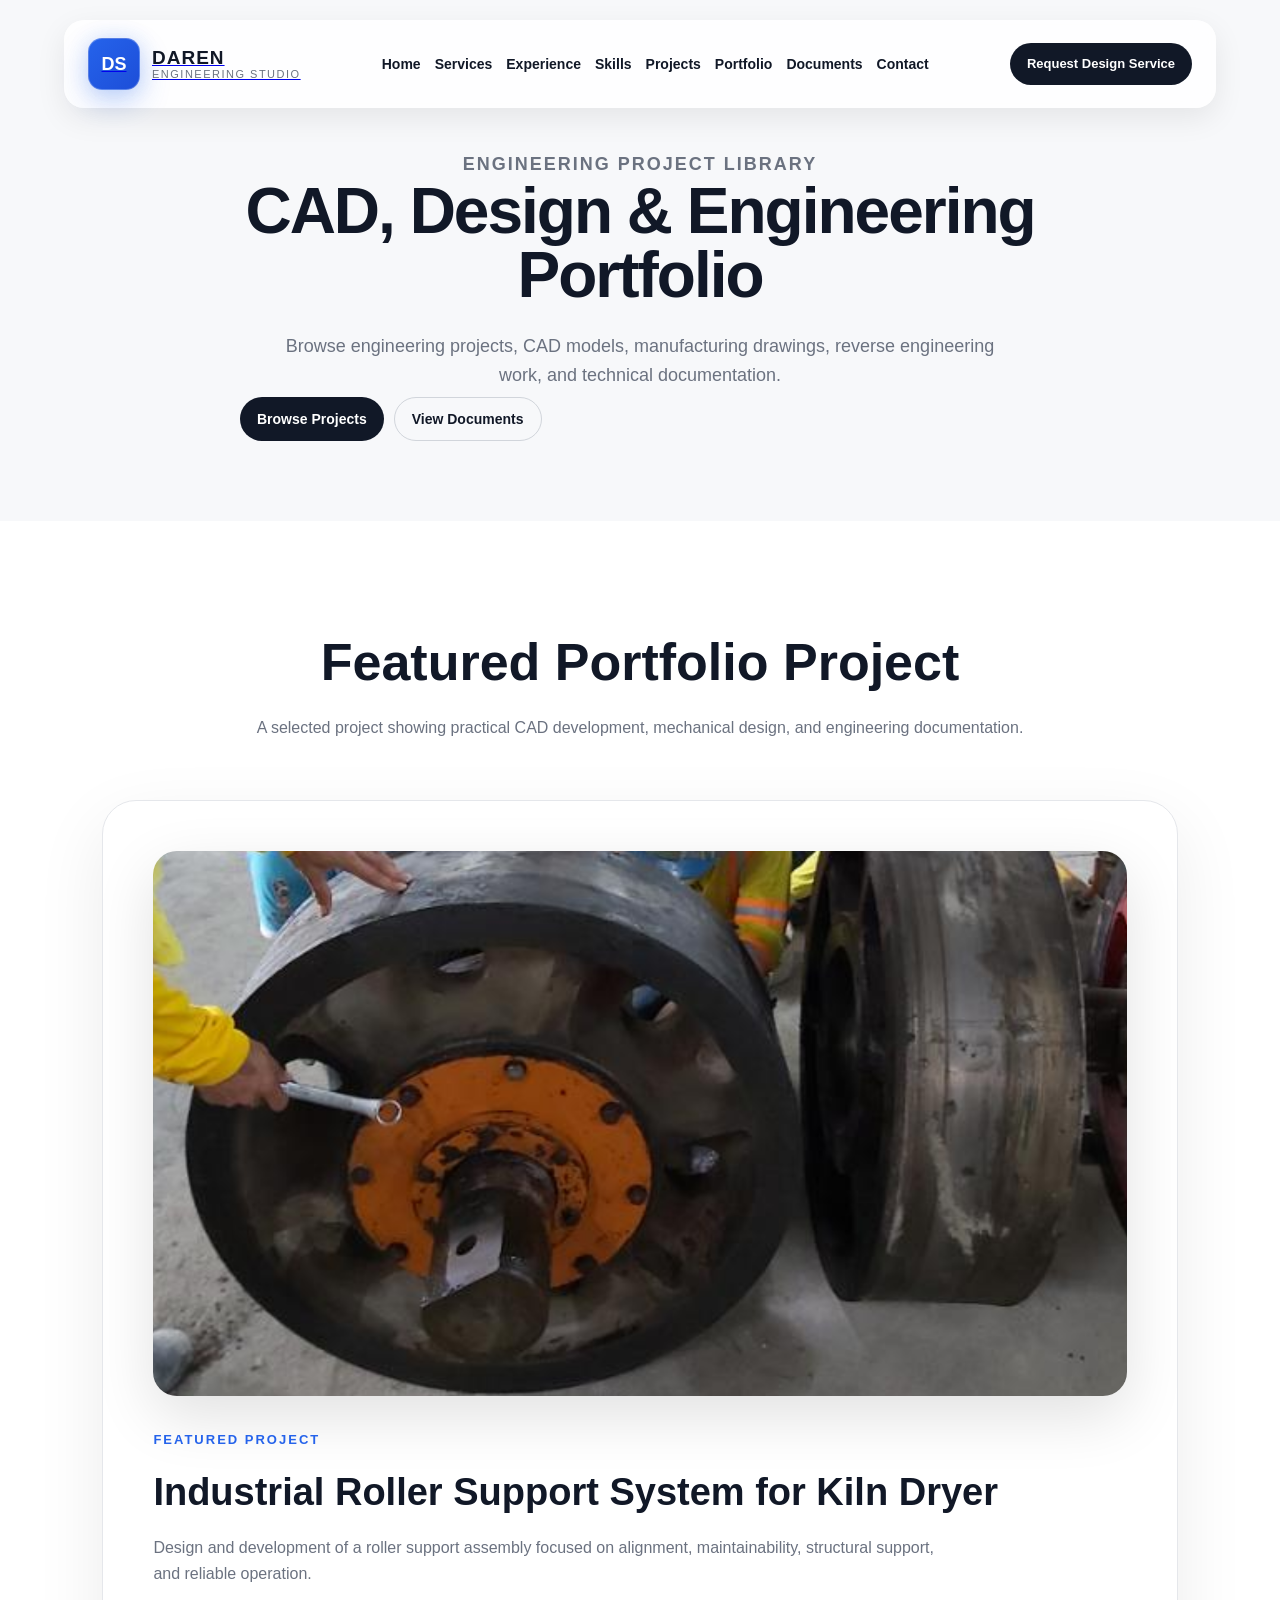
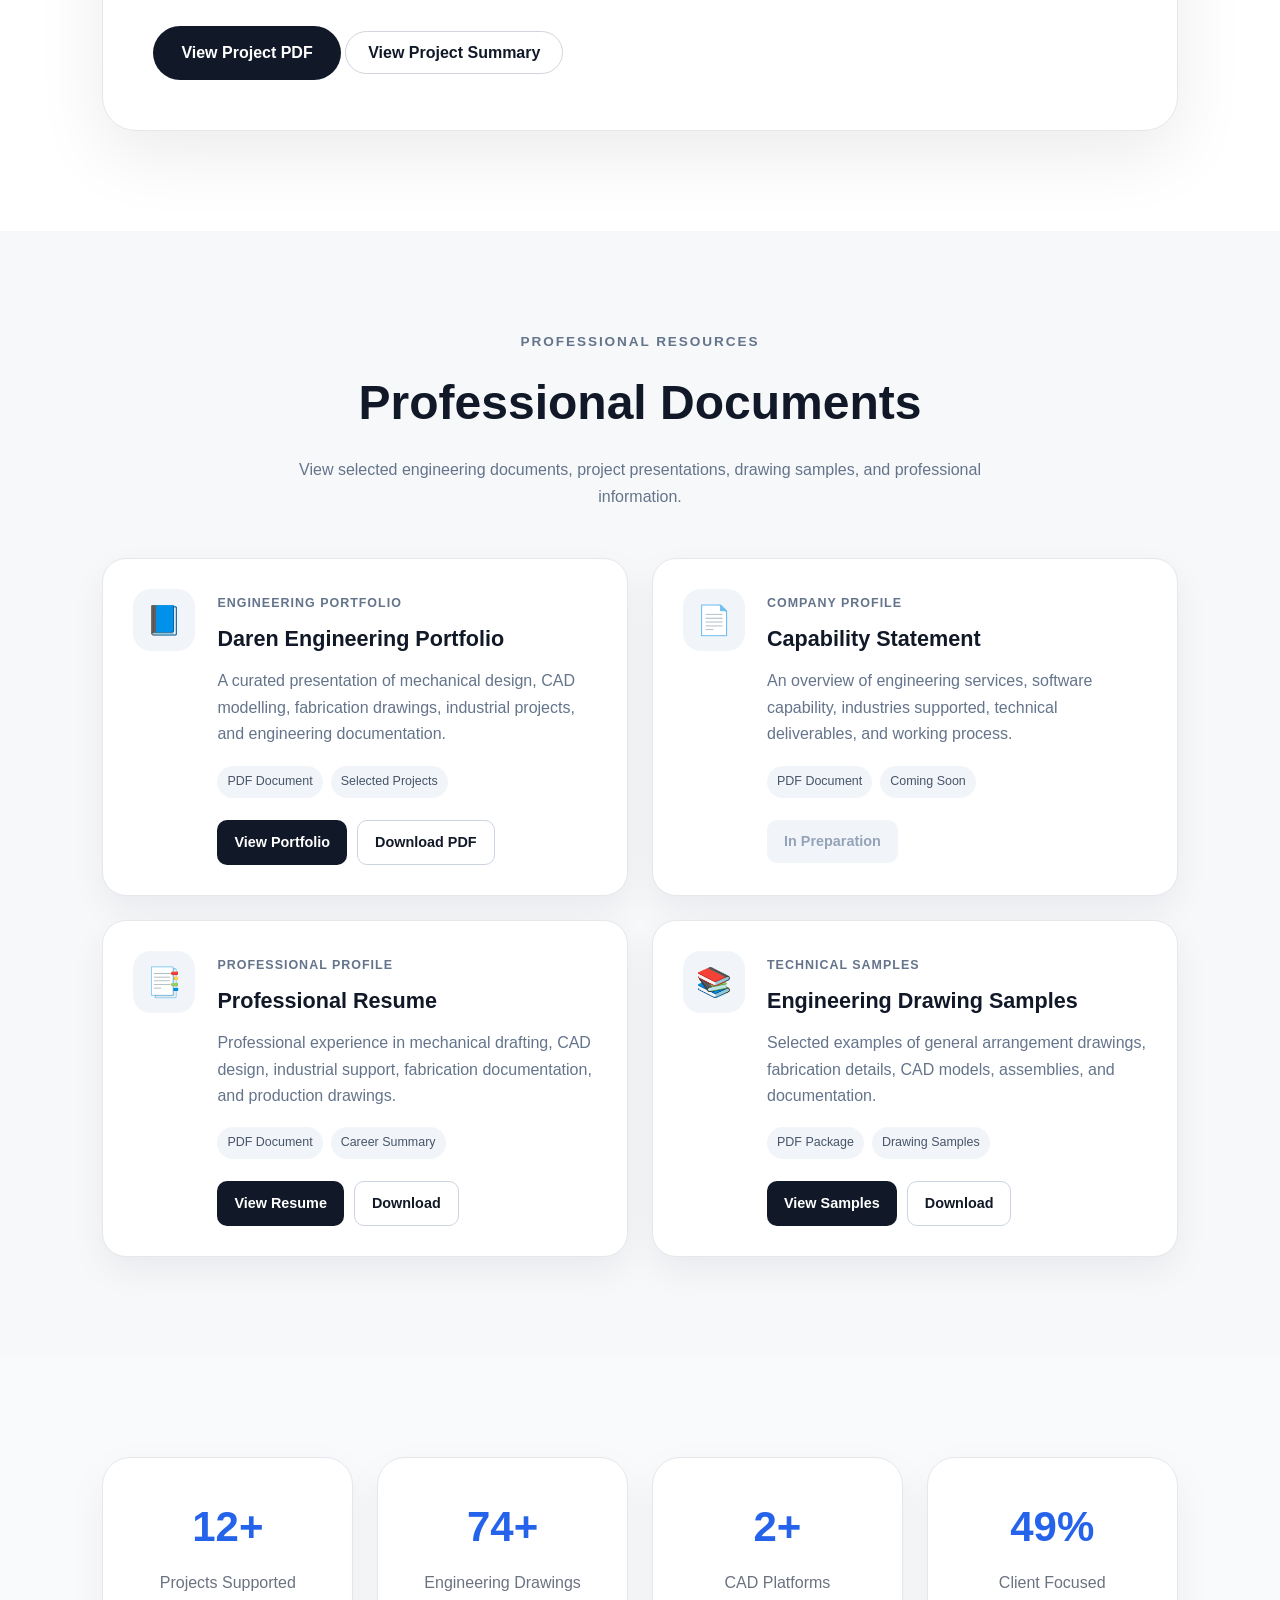
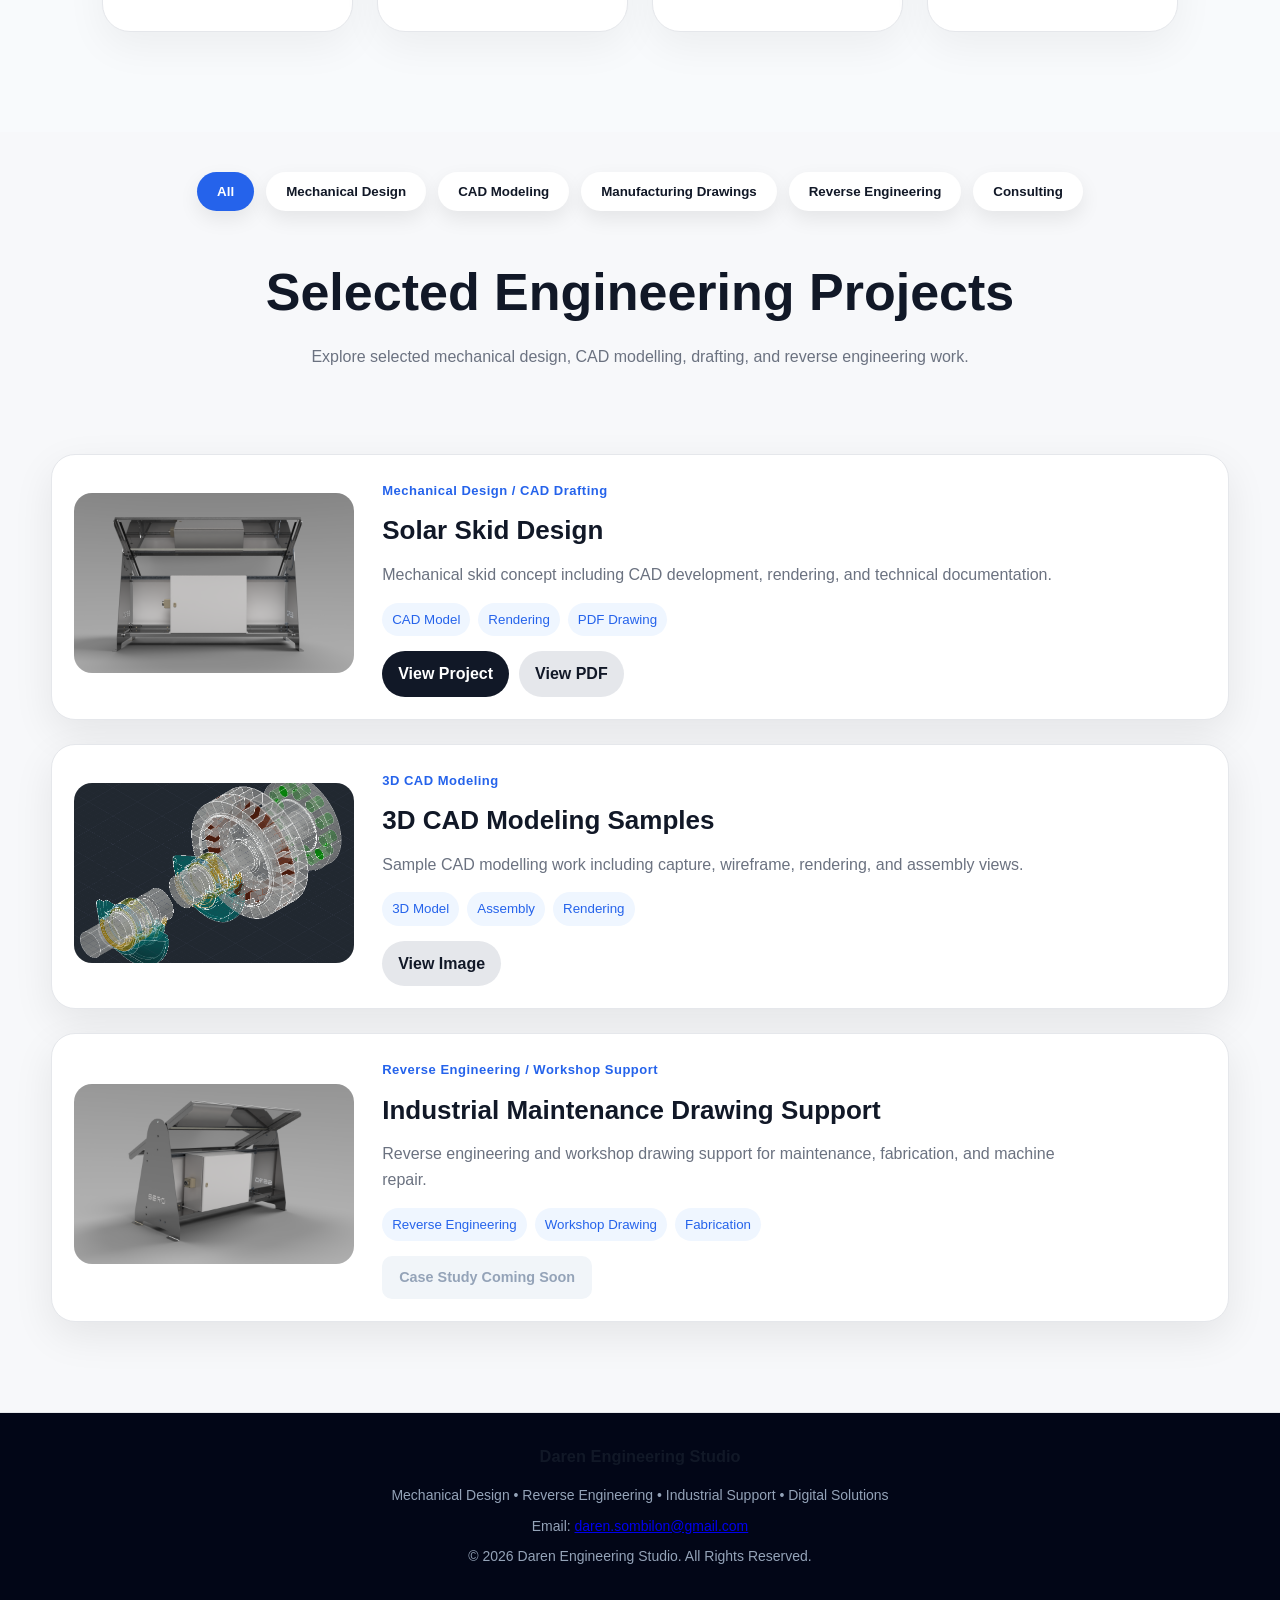
==== commit bdc05966: "Add files via upload" ====
--- a/portfolio.html
+++ b/portfolio.html
@@ -3,376 +3,511 @@
 <head>
     <meta charset="UTF-8">
     <meta name="viewport" content="width=device-width, initial-scale=1.0">
-    <title>Portfolio | Daren Engineering Studio</title>
-
+
+    <meta
+        name="description"
+        content="Explore mechanical design, CAD modelling, fabrication drawings, reverse engineering projects, and professional engineering documents by Daren Sombilon."
+    >
+    <meta name="author" content="Daren Sombilon">
+    <meta name="robots" content="index, follow">
+    <meta name="theme-color" content="#0f172a">
+
+    <title>Engineering Portfolio | Daren Engineering Studio</title>
+
+    <link
+        rel="canonical"
+        href="https://3dsdaren.github.io/daren-engineering-portfolio/portfolio.html"
+    >
+    <link rel="icon" type="image/png" href="assets/images/favicon.png">
+    <link rel="apple-touch-icon" href="assets/images/favicon.png">
     <link rel="stylesheet" href="css/style.css">
 </head>
 
 <body>
 
 <header class="navbar" id="navbar">
-
-    <div class="logo">
-        Daren Engineering Studio
-    </div>
-
-    <nav>
+    <a class="logo" href="index.html#home" aria-label="Daren Engineering Studio home">
+        <div class="logo-mark">DS</div>
+
+        <div class="logo-text">
+            <strong>DAREN</strong>
+            <small>Engineering Studio</small>
+        </div>
+    </a>
+
+    <nav aria-label="Main Navigation">
         <a href="index.html#home">Home</a>
         <a href="index.html#services">Services</a>
         <a href="index.html#industrial-experience">Experience</a>
         <a href="index.html#skills">Skills</a>
         <a href="index.html#case-study">Projects</a>
-        <a href="portfolio.html">Portfolio</a>
+        <a href="portfolio.html" aria-current="page">Portfolio</a>
+        <a href="#documents">Documents</a>
         <a href="index.html#contact">Contact</a>
     </nav>
 
+    <a href="request.html" class="btn-primary">
+        Request Design Service
+    </a>
 </header>
 
-<section class="hero portfolio-hero">
-
-    <div class="hero-content">
-
-        <p class="section-tag">
-            ENGINEERING PROJECT LIBRARY
-        </p>
-
-        <h1>
-            CAD, Design & Engineering Portfolio
-        </h1>
-
-        <p>
-            Browse engineering projects, CAD models,
-            manufacturing drawings, reverse engineering work,
-            and technical documentation.
-        </p>
-
-    </div>
-
-</section>
-
-<section class="section case-study-section">
-    <div class="section-title">
-        <h2>Featured Portfolio Project</h2>
-        <p>
-            A selected project showing practical CAD development,
-            mechanical design, and engineering documentation.
-        </p>
-    </div>
-
-    <div class="case-study-card">
-
-        <div class="case-study-header">
-            <div class="case-study-image">
-                <img src="assets/images/roller-support-kiln-dryer.jpg"
-                     alt="Industrial Roller Support System for Kiln Dryer">
-            </div>
-
-            <span>FEATURED PROJECT</span>
-
-            <h3>Industrial Roller Support System for Kiln Dryer</h3>
+<main>
+
+    <!-- PORTFOLIO HERO -->
+    <section class="hero portfolio-hero" aria-labelledby="portfolio-title">
+        <div class="hero-content">
+            <p class="section-tag">ENGINEERING PROJECT LIBRARY</p>
+
+            <h1 id="portfolio-title">CAD, Design &amp; Engineering Portfolio</h1>
 
             <p>
-                Design and development of a roller support assembly focused on
-                alignment, maintainability, structural support, and reliable operation.
+                Browse engineering projects, CAD models, manufacturing drawings,
+                reverse engineering work, and technical documentation.
             </p>
-        </div>
-
-        <div class="case-study-actions">
-            <a href="assets/files/Roller-Support-Kiln-Dryer.pdf"
-               class="btn-primary"
-               target="_blank">
-                View Project PDF
-            </a>
-
-            <a href="index.html#case-study"
-               class="btn-secondary">
-                View Summary
-            </a>
-        </div>
-
-    </div>
-</section>
-
-<!-- PROFESSIONAL DOCUMENTS -->
-<section class="professional-documents" id="documents">
-    <div class="section-heading">
-        <span class="section-label">PROFESSIONAL RESOURCES</span>
-        <h2>Professional Documents</h2>
-        <p>
-            View selected engineering documents, project presentations,
-            drawing samples, and professional information.
-        </p>
-    </div>
-
-    <div class="document-grid">
-
-        <!-- ENGINEERING PORTFOLIO -->
-        <article class="document-card">
-            <div class="document-icon">📘</div>
-
-            <div class="document-content">
-                <span class="document-type">Engineering Portfolio</span>
-                <h3>Daren Engineering Portfolio</h3>
+
+            <div class="hero-buttons">
+                <a href="#projects" class="btn-primary">Browse Projects</a>
+                <a href="#documents" class="btn-secondary">View Documents</a>
+            </div>
+        </div>
+    </section>
+
+    <!-- FEATURED PROJECT -->
+    <section
+        class="section case-study-section"
+        id="featured-project"
+        aria-labelledby="featured-project-title"
+    >
+        <div class="section-title">
+            <h2 id="featured-project-title">Featured Portfolio Project</h2>
+
+            <p>
+                A selected project showing practical CAD development,
+                mechanical design, and engineering documentation.
+            </p>
+        </div>
+
+        <article class="case-study-card">
+            <div class="case-study-header">
+                <div class="case-study-image">
+                    <img
+                        src="assets/images/roller-support-kiln-dryer.jpg"
+                        alt="Industrial roller support system designed for a kiln dryer"
+                        loading="lazy"
+                    >
+                </div>
+
+                <span>FEATURED PROJECT</span>
+
+                <h3>Industrial Roller Support System for Kiln Dryer</h3>
 
                 <p>
-                    A curated presentation of mechanical design, CAD modelling,
-                    fabrication drawings, industrial projects, and engineering
-                    documentation.
+                    Design and development of a roller support assembly focused on
+                    alignment, maintainability, structural support, and reliable operation.
                 </p>
-
-                <div class="document-meta">
-                    <span>PDF Document</span>
-                    <span>Selected Projects</span>
-                </div>
-
-                <div class="document-actions">
+            </div>
+
+            <div class="case-study-actions">
+                <a
+                    href="assets/files/Roller-Support-Kiln-Dryer.pdf"
+                    class="btn-primary"
+                    target="_blank"
+                    rel="noopener noreferrer"
+                >
+                    View Project PDF
+                </a>
+
+                <a href="index.html#case-study" class="btn-secondary">
+                    View Project Summary
+                </a>
+            </div>
+        </article>
+    </section>
+
+    <!-- PROFESSIONAL DOCUMENTS -->
+    <section
+        class="professional-documents"
+        id="documents"
+        aria-labelledby="documents-title"
+    >
+        <div class="section-heading">
+            <span class="section-label">PROFESSIONAL RESOURCES</span>
+
+            <h2 id="documents-title">Professional Documents</h2>
+
+            <p>
+                View selected engineering documents, project presentations,
+                drawing samples, and professional information.
+            </p>
+        </div>
+
+        <div class="document-grid">
+
+            <article class="document-card">
+                <div class="document-icon" aria-hidden="true">📘</div>
+
+                <div class="document-content">
+                    <span class="document-type">Engineering Portfolio</span>
+                    <h3>Daren Engineering Portfolio</h3>
+
+                    <p>
+                        A curated presentation of mechanical design, CAD modelling,
+                        fabrication drawings, industrial projects, and engineering
+                        documentation.
+                    </p>
+
+                    <div class="document-meta">
+                        <span>PDF Document</span>
+                        <span>Selected Projects</span>
+                    </div>
+
+                    <div class="document-actions">
+                        <a
+                            href="assets/files/Daren-Sombilon-Engineering-Portfolio.pdf"
+                            class="btn-primary"
+                            target="_blank"
+                            rel="noopener noreferrer"
+                        >
+                            View Portfolio
+                        </a>
+
+                        <a
+                            href="assets/files/Daren-Sombilon-Engineering-Portfolio.pdf"
+                            class="btn-secondary"
+                            download
+                        >
+                            Download PDF
+                        </a>
+                    </div>
+                </div>
+            </article>
+
+            <article class="document-card">
+                <div class="document-icon" aria-hidden="true">📄</div>
+
+                <div class="document-content">
+                    <span class="document-type">Company Profile</span>
+                    <h3>Capability Statement</h3>
+
+                    <p>
+                        An overview of engineering services, software capability,
+                        industries supported, technical deliverables, and working process.
+                    </p>
+
+                    <div class="document-meta">
+                        <span>PDF Document</span>
+                        <span>Coming Soon</span>
+                    </div>
+
+                    <div class="document-actions">
+                        <span class="btn-disabled" aria-disabled="true">
+                            In Preparation
+                        </span>
+                    </div>
+                </div>
+            </article>
+
+            <article class="document-card">
+                <div class="document-icon" aria-hidden="true">📑</div>
+
+                <div class="document-content">
+                    <span class="document-type">Professional Profile</span>
+                    <h3>Professional Resume</h3>
+
+                    <p>
+                        Professional experience in mechanical drafting, CAD design,
+                        industrial support, fabrication documentation, and production drawings.
+                    </p>
+
+                    <div class="document-meta">
+                        <span>PDF Document</span>
+                        <span>Career Summary</span>
+                    </div>
+
+                    <div class="document-actions">
+                        <a
+                            href="assets/files/CV.pdf"
+                            class="btn-primary"
+                            target="_blank"
+                            rel="noopener noreferrer"
+                        >
+                            View Resume
+                        </a>
+
+                        <a
+                            href="assets/files/CV.pdf"
+                            class="btn-secondary"
+                            download
+                        >
+                            Download
+                        </a>
+                    </div>
+                </div>
+            </article>
+
+            <article class="document-card">
+                <div class="document-icon" aria-hidden="true">📚</div>
+
+                <div class="document-content">
+                    <span class="document-type">Technical Samples</span>
+                    <h3>Engineering Drawing Samples</h3>
+
+                    <p>
+                        Selected examples of general arrangement drawings,
+                        fabrication details, CAD models, assemblies, and documentation.
+                    </p>
+
+                    <div class="document-meta">
+                        <span>PDF Package</span>
+                        <span>Drawing Samples</span>
+                    </div>
+
+                    <div class="document-actions">
+                        <a
+                            href="assets/files/Drawing-Sample-Portfolio.pdf"
+                            class="btn-primary"
+                            target="_blank"
+                            rel="noopener noreferrer"
+                        >
+                            View Samples
+                        </a>
+
+                        <a
+                            href="assets/files/Drawing-Sample-Portfolio.pdf"
+                            class="btn-secondary"
+                            download
+                        >
+                            Download
+                        </a>
+                    </div>
+                </div>
+            </article>
+
+        </div>
+    </section>
+
+    <!-- PORTFOLIO STATISTICS -->
+    <section class="stats-section section" aria-label="Portfolio statistics">
+        <div class="stats-grid">
+            <div class="stat-card">
+                <h3><span class="counter" data-target="25">0</span>+</h3>
+                <p>Projects Supported</p>
+            </div>
+
+            <div class="stat-card">
+                <h3><span class="counter" data-target="150">0</span>+</h3>
+                <p>Engineering Drawings</p>
+            </div>
+
+            <div class="stat-card">
+                <h3><span class="counter" data-target="5">0</span>+</h3>
+                <p>CAD Platforms</p>
+            </div>
+
+            <div class="stat-card">
+                <h3><span class="counter" data-target="100">0</span>%</h3>
+                <p>Client Focused</p>
+            </div>
+        </div>
+    </section>
+
+    <!-- PROJECT FILTERS -->
+    <section
+        class="portfolio-filters"
+        aria-label="Filter portfolio projects"
+    >
+        <button class="filter-btn active" type="button" data-filter="all">
+            All
+        </button>
+
+        <button class="filter-btn" type="button" data-filter="mechanical">
+            Mechanical Design
+        </button>
+
+        <button class="filter-btn" type="button" data-filter="cad">
+            CAD Modeling
+        </button>
+
+        <button class="filter-btn" type="button" data-filter="drawings">
+            Manufacturing Drawings
+        </button>
+
+        <button class="filter-btn" type="button" data-filter="reverse">
+            Reverse Engineering
+        </button>
+
+        <button class="filter-btn" type="button" data-filter="consulting">
+            Consulting
+        </button>
+    </section>
+
+    <!-- PROJECT LIST -->
+    <section
+        class="project-list"
+        id="projects"
+        aria-labelledby="projects-title"
+    >
+        <div class="section-title">
+            <h2 id="projects-title">Selected Engineering Projects</h2>
+
+            <p>
+                Explore selected mechanical design, CAD modelling,
+                drafting, and reverse engineering work.
+            </p>
+        </div>
+
+        <article
+            class="project-list-item"
+            data-category="mechanical cad drawings"
+        >
+            <div class="project-list-image">
+                <img
+                    src="assets/images/portfolio/skid-rendering.jpg"
+                    alt="Rendered view of the Solar Skid Design"
+                    loading="lazy"
+                >
+            </div>
+
+            <div class="project-list-content">
+                <span class="project-category">
+                    Mechanical Design / CAD Drafting
+                </span>
+
+                <h3>Solar Skid Design</h3>
+
+                <p>
+                    Mechanical skid concept including CAD development,
+                    rendering, and technical documentation.
+                </p>
+
+                <div class="project-tags">
+                    <small>CAD Model</small>
+                    <small>Rendering</small>
+                    <small>PDF Drawing</small>
+                </div>
+
+                <div class="project-actions">
+                    <a href="solar-skid-case-study.html">
+                        View Project
+                    </a>
+
                     <a
-                        href="assets/files/portfolio/Daren-Sombilon-Engineering-Portfolio.pdf"
+                        href="assets/files/Solar-Skid-Rendering.pdf"
                         target="_blank"
                         rel="noopener noreferrer"
-                        class="btn-primary"
                     >
-                        View Portfolio
+                        View PDF
                     </a>
-
+                </div>
+            </div>
+        </article>
+
+        <article
+            class="project-list-item"
+            data-category="cad mechanical"
+        >
+            <div class="project-list-image">
+                <img
+                    src="assets/images/portfolio/3d-cad.jpg"
+                    alt="Three-dimensional CAD modelling sample"
+                    loading="lazy"
+                >
+            </div>
+
+            <div class="project-list-content">
+                <span class="project-category">3D CAD Modeling</span>
+
+                <h3>3D CAD Modeling Samples</h3>
+
+                <p>
+                    Sample CAD modelling work including capture,
+                    wireframe, rendering, and assembly views.
+                </p>
+
+                <div class="project-tags">
+                    <small>3D Model</small>
+                    <small>Assembly</small>
+                    <small>Rendering</small>
+                </div>
+
+                <div class="project-actions">
                     <a
-                        href="assets/files/portfolio/Daren-Sombilon-Engineering-Portfolio.pdf"
-                        download
-                        class="btn-secondary"
-                    >
-                        Download PDF
-                    </a>
-                </div>
-            </div>
-        </article>
-
-        <!-- CAPABILITY STATEMENT -->
-        <article class="document-card">
-            <div class="document-icon">📄</div>
-
-            <div class="document-content">
-                <span class="document-type">Company Profile</span>
-                <h3>Capability Statement</h3>
-
-                <p>
-                    An overview of engineering services, software capability,
-                    industries supported, technical deliverables, and working process.
-                </p>
-
-                <div class="document-meta">
-                    <span>PDF Document</span>
-                    <span>Coming Soon</span>
-                </div>
-
-                <div class="document-actions">
-                    <span class="btn-disabled">In Preparation</span>
-                </div>
-            </div>
-        </article>
-
-        <!-- RESUME -->
-        <article class="document-card">
-            <div class="document-icon">📑</div>
-
-            <div class="document-content">
-                <span class="document-type">Professional Profile</span>
-                <h3>Professional Resume</h3>
-
-                <p>
-                    Professional experience in mechanical drafting, CAD design,
-                    industrial support, fabrication documentation, and production drawing.
-                </p>
-
-                <div class="document-meta">
-                    <span>PDF Document</span>
-                    <span>Career Summary</span>
-                </div>
-
-                <div class="document-actions">
-                    <a
-                        href="assets/files/resume/Daren-Sombilon-Resume.pdf"
+                        href="assets/images/portfolio/3d-cad.jpg"
                         target="_blank"
                         rel="noopener noreferrer"
-                        class="btn-primary"
                     >
-                        View Resume
+                        View Image
                     </a>
-
-                    <a
-                        href="assets/files/resume/Daren-Sombilon-Resume.pdf"
-                        download
-                        class="btn-secondary"
-                    >
-                        Download
-                    </a>
                 </div>
             </div>
         </article>
 
-        <!-- DRAWING SAMPLES -->
-        <article class="document-card">
-            <div class="document-icon">📚</div>
-
-            <div class="document-content">
-                <span class="document-type">Technical Samples</span>
-                <h3>Engineering Drawing Samples</h3>
+        <article
+            class="project-list-item"
+            data-category="reverse drawings consulting"
+        >
+            <div class="project-list-image">
+                <img
+                    src="assets/images/portfolio/rendering.jpg"
+                    alt="Industrial maintenance drawing support project"
+                    loading="lazy"
+                >
+            </div>
+
+            <div class="project-list-content">
+                <span class="project-category">
+                    Reverse Engineering / Workshop Support
+                </span>
+
+                <h3>Industrial Maintenance Drawing Support</h3>
 
                 <p>
-                    Selected examples of general arrangement drawings,
-                    fabrication details, CAD models, assemblies, and documentation.
+                    Reverse engineering and workshop drawing support
+                    for maintenance, fabrication, and machine repair.
                 </p>
 
-                <div class="document-meta">
-                    <span>PDF Package</span>
-                    <span>Drawing Samples</span>
-                </div>
-
-                <div class="document-actions">
-                    <a
-                        href="assets/files/drawings/Daren-Sombilon-Drawing-Samples.pdf"
-                        target="_blank"
-                        rel="noopener noreferrer"
-                        class="btn-primary"
-                    >
-                        View Samples
-                    </a>
-
-                    <a
-                        href="assets/files/drawings/Daren-Sombilon-Drawing-Samples.pdf"
-                        download
-                        class="btn-secondary"
-                    >
-                        Download
-                    </a>
+                <div class="project-tags">
+                    <small>Reverse Engineering</small>
+                    <small>Workshop Drawing</small>
+                    <small>Fabrication</small>
+                </div>
+
+                <div class="project-actions">
+                    <span class="btn-disabled" aria-disabled="true">
+                        Case Study Coming Soon
+                    </span>
                 </div>
             </div>
         </article>
-
-    </div>
-</section>
-
-<section class="stats-section section">
-    <div class="stats-grid">
-
-        <div class="stat-card">
-            <h3>
-                <span class="counter" data-target="25">0</span>+
-            </h3>
-            <p>Projects Supported</p>
-        </div>
-
-        <div class="stat-card">
-            <h3>
-                <span class="counter" data-target="150">0</span>+
-            </h3>
-            <p>Engineering Drawings</p>
-        </div>
-
-        <div class="stat-card">
-            <h3>
-                <span class="counter" data-target="5">0</span>+
-            </h3>
-            <p>CAD Platforms</p>
-        </div>
-
-        <div class="stat-card">
-            <h3>
-                <span class="counter" data-target="100">0</span>%
-            </h3>
-            <p>Client Focused</p>
-        </div>
-
-    </div>
-</section>
-
-<section class="portfolio-filters">
-    <button class="filter-btn active" data-filter="all">All</button>
-    <button class="filter-btn" data-filter="mechanical">Mechanical Design</button>
-    <button class="filter-btn" data-filter="cad">CAD Modeling</button>
-    <button class="filter-btn" data-filter="drawings">Manufacturing Drawings</button>
-    <button class="filter-btn" data-filter="reverse">Reverse Engineering</button>
-    <button class="filter-btn" data-filter="consulting">Consulting</button>
-</section>
-
-<section class="project-list">
-
-    <article class="project-list-item" data-category="mechanical cad drawings">
-        <div class="project-list-image">
-            <img src="assets/images/portfolio/skid-rendering.jpg" alt="Solar Skid Design">
-        </div>
-
-        <div class="project-list-content">
-            <span class="project-category">Mechanical Design / CAD Drafting</span>
-            <h3>Solar Skid Design</h3>
-            <p>
-                Mechanical skid concept including CAD development,
-                rendering, and technical documentation.
-            </p>
-
-            <div class="project-tags">
-                <small>CAD Model</small>
-                <small>Rendering</small>
-                <small>PDF Drawing</small>
-            </div>
-
-            <div class="project-actions">
-                <a href="solar-skid-case-study.html">View Project</a>
-                <a href="assets/files/Solar-Skid-Rendering.pdf" target="_blank">View PDF</a>
-            </div>
-        </div>
-    </article>
-
-    <article class="project-list-item" data-category="cad mechanical">
-        <div class="project-list-image">
-            <img src="assets/images/portfolio/3d-cad.jpg" alt="3D CAD Modeling Samples">
-        </div>
-
-        <div class="project-list-content">
-            <span class="project-category">3D CAD Modeling</span>
-            <h3>3D CAD Modeling Samples</h3>
-            <p>
-                Sample CAD modeling work including capture,
-                wireframe, rendering, and assembly views.
-            </p>
-
-            <div class="project-tags">
-                <small>3D Model</small>
-                <small>Assembly</small>
-                <small>Rendering</small>
-            </div>
-
-            <div class="project-actions">
-                <a href="assets/images/portfolio/3d-cad.jpg" target="_blank">View Image</a>
-            </div>
-        </div>
-    </article>
-
-    <article class="project-list-item" data-category="reverse drawings consulting">
-        <div class="project-list-image">
-            <img src="assets/images/portfolio/rendering.jpg" alt="Industrial Maintenance Drawing Support">
-        </div>
-
-        <div class="project-list-content">
-            <span class="project-category">Reverse Engineering / Workshop Support</span>
-            <h3>Industrial Maintenance Drawing Support</h3>
-            <p>
-                Reverse engineering and workshop drawing support
-                for maintenance, fabrication, and machine repair.
-            </p>
-
-            <div class="project-tags">
-                <small>Reverse Engineering</small>
-                <small>Workshop Drawing</small>
-                <small>Fabrication</small>
-            </div>
-
-            <div class="project-actions">
-                <span class="btn-disabled">Case Study Coming Soon</span>
-            </div>
-        </div>
-    </article>
-
-</section>
+    </section>
+
+</main>
+
+<footer>
+    <h3>Daren Engineering Studio</h3>
+
+    <p>
+        Mechanical Design • Reverse Engineering • Industrial Support • Digital Solutions
+    </p>
+
+    <p>
+        Email:
+        <a href="mailto:daren.sombilon@gmail.com">
+            daren.sombilon@gmail.com
+        </a>
+    </p>
+
+    <p>© 2026 Daren Engineering Studio. All Rights Reserved.</p>
+</footer>
+
+<button
+    id="backToTop"
+    class="back-to-top"
+    type="button"
+    aria-label="Back to top"
+>
+    ↑
+</button>
 
 <script src="js/main.js"></script>
 
--- a/css/style.css
+++ b/css/style.css
@@ -325,59 +325,66 @@
 /* HERO */
 
 .hero {
+    width: 100%;
+    max-width: 1500px;
     min-height: 100vh;
-    padding: 140px 8%;
+    margin: 0 auto;
+    padding: 150px 6% 90px;
     display: grid;
-    grid-template-columns: 1fr 1fr;
-    gap: 60px;
+    grid-template-columns: minmax(0, 0.95fr) minmax(420px, 1.05fr);
     align-items: center;
+    gap: clamp(48px, 6vw, 90px);
 }
 
 .hero-content {
-    max-width: 700px;
+    width: 100%;
+    max-width: 680px;
 }
 
 .hero-tag {
     display: inline-block;
     padding: 8px 15px;
+    margin-bottom: 20px;
+    border-radius: 999px;
     background: #e0e7ff;
     color: #2563eb;
-    border-radius: 999px;
     font-size: 12px;
     font-weight: 700;
-    margin-bottom: 20px;
 }
 
 .hero h1 {
-    font-size: 72px;
+    margin-bottom: 25px;
+    font-size: clamp(50px, 5vw, 72px);
     line-height: 1;
-    margin-bottom: 25px;
 }
 
 .hero p {
+    max-width: 650px;
+    margin-bottom: 30px;
+    color: #6b7280;
     font-size: 18px;
-    color: #6b7280;
-    margin-bottom: 30px;
 }
 
 .hero-buttons {
     display: flex;
-    gap: 15px;
     flex-wrap: wrap;
+    gap: 14px;
 }
 
 .hero-image {
+    width: 100%;
     display: flex;
-    justify-content: center;
+    align-items: center;
+    justify-content: flex-end;
 }
 
 .hero-image img {
     width: 100%;
-    max-width: 700px;
+    max-width: 720px;
     height: auto;
     display: block;
     border-radius: 30px;
-    box-shadow: 0 30px 80px rgba(0,0,0,.15);
+    box-shadow: 0 30px 80px rgba(0, 0, 0, 0.15);
 }
 
 /* SECTIONS */
@@ -640,20 +647,44 @@
 
 /* MOBILE */
 
-@media(max-width:900px) {
+@media (max-width: 900px) {
     .hero {
+        min-height: auto;
+        padding-right: 6%;
+        padding-bottom: 80px;
+        padding-left: 6%;
         grid-template-columns: 1fr;
+        gap: 42px;
         text-align: center;
+    }
+
+    .hero-content {
+        max-width: 760px;
+        margin: 0 auto;
     }
 
     .hero h1 {
         font-size: 48px;
     }
 
+    .hero p {
+        margin-right: auto;
+        margin-left: auto;
+    }
+
     .hero-buttons {
         justify-content: center;
     }
-.contact-section {
+
+    .hero-image {
+        justify-content: center;
+    }
+
+    .hero-image img {
+        max-width: 760px;
+    }
+
+    .contact-section {
         margin: 30px;
         padding: 40px;
     }
@@ -1399,11 +1430,13 @@
 }
 
 .hero-buttons {
+    width: 100%;
     flex-direction: column;
+    align-items: stretch;
+}
+
+.hero-buttons a {
     width: 100%;
-}
-
-.hero-buttons a {
     text-align: center;
 }
 
@@ -2789,4 +2822,92 @@
     .btn-disabled {
         width: 100%;
     }
-}+}
+
+/* =========================================================
+   HERO BUTTON ALIGNMENT — FINAL OVERRIDE
+   Keeps the homepage CTA buttons compact, aligned, and responsive.
+   Place at the END of style.css so it safely overrides older rules.
+========================================================= */
+
+.hero-content {
+    max-width: 760px;
+}
+
+.hero-buttons {
+    display: flex;
+    align-items: center;
+    justify-content: flex-start;
+    flex-direction: row;
+    flex-wrap: wrap;
+    gap: 10px;
+    width: 100%;
+    margin-top: 8px;
+}
+
+.hero-buttons .btn-primary,
+.hero-buttons .btn-secondary {
+    display: inline-flex;
+    align-items: center;
+    justify-content: center;
+    width: auto;
+    min-height: 44px;
+    padding: 10px 17px;
+    border-radius: 999px;
+    font-size: 14px;
+    font-weight: 600;
+    line-height: 1.2;
+    text-align: center;
+    white-space: nowrap;
+}
+
+/* Keep the buttons compact on medium desktop screens. */
+@media (max-width: 1200px) {
+    .hero-buttons {
+        gap: 9px;
+    }
+
+    .hero-buttons .btn-primary,
+    .hero-buttons .btn-secondary {
+        padding: 9px 14px;
+        font-size: 13px;
+    }
+}
+
+/* Center and wrap naturally on tablets. */
+@media (max-width: 900px) {
+    .hero-buttons {
+        justify-content: center;
+        flex-direction: row;
+        flex-wrap: wrap;
+        max-width: 700px;
+        margin-right: auto;
+        margin-left: auto;
+    }
+
+    .hero-buttons .btn-primary,
+    .hero-buttons .btn-secondary {
+        width: auto;
+        min-width: 0;
+        padding: 10px 16px;
+        font-size: 14px;
+    }
+}
+
+/* Stack only on small phones for comfortable tapping. */
+@media (max-width: 560px) {
+    .hero-buttons {
+        flex-direction: column;
+        align-items: stretch;
+        gap: 10px;
+        max-width: 320px;
+    }
+
+    .hero-buttons .btn-primary,
+    .hero-buttons .btn-secondary {
+        width: 100%;
+        min-height: 46px;
+        padding: 11px 18px;
+    }
+}
+
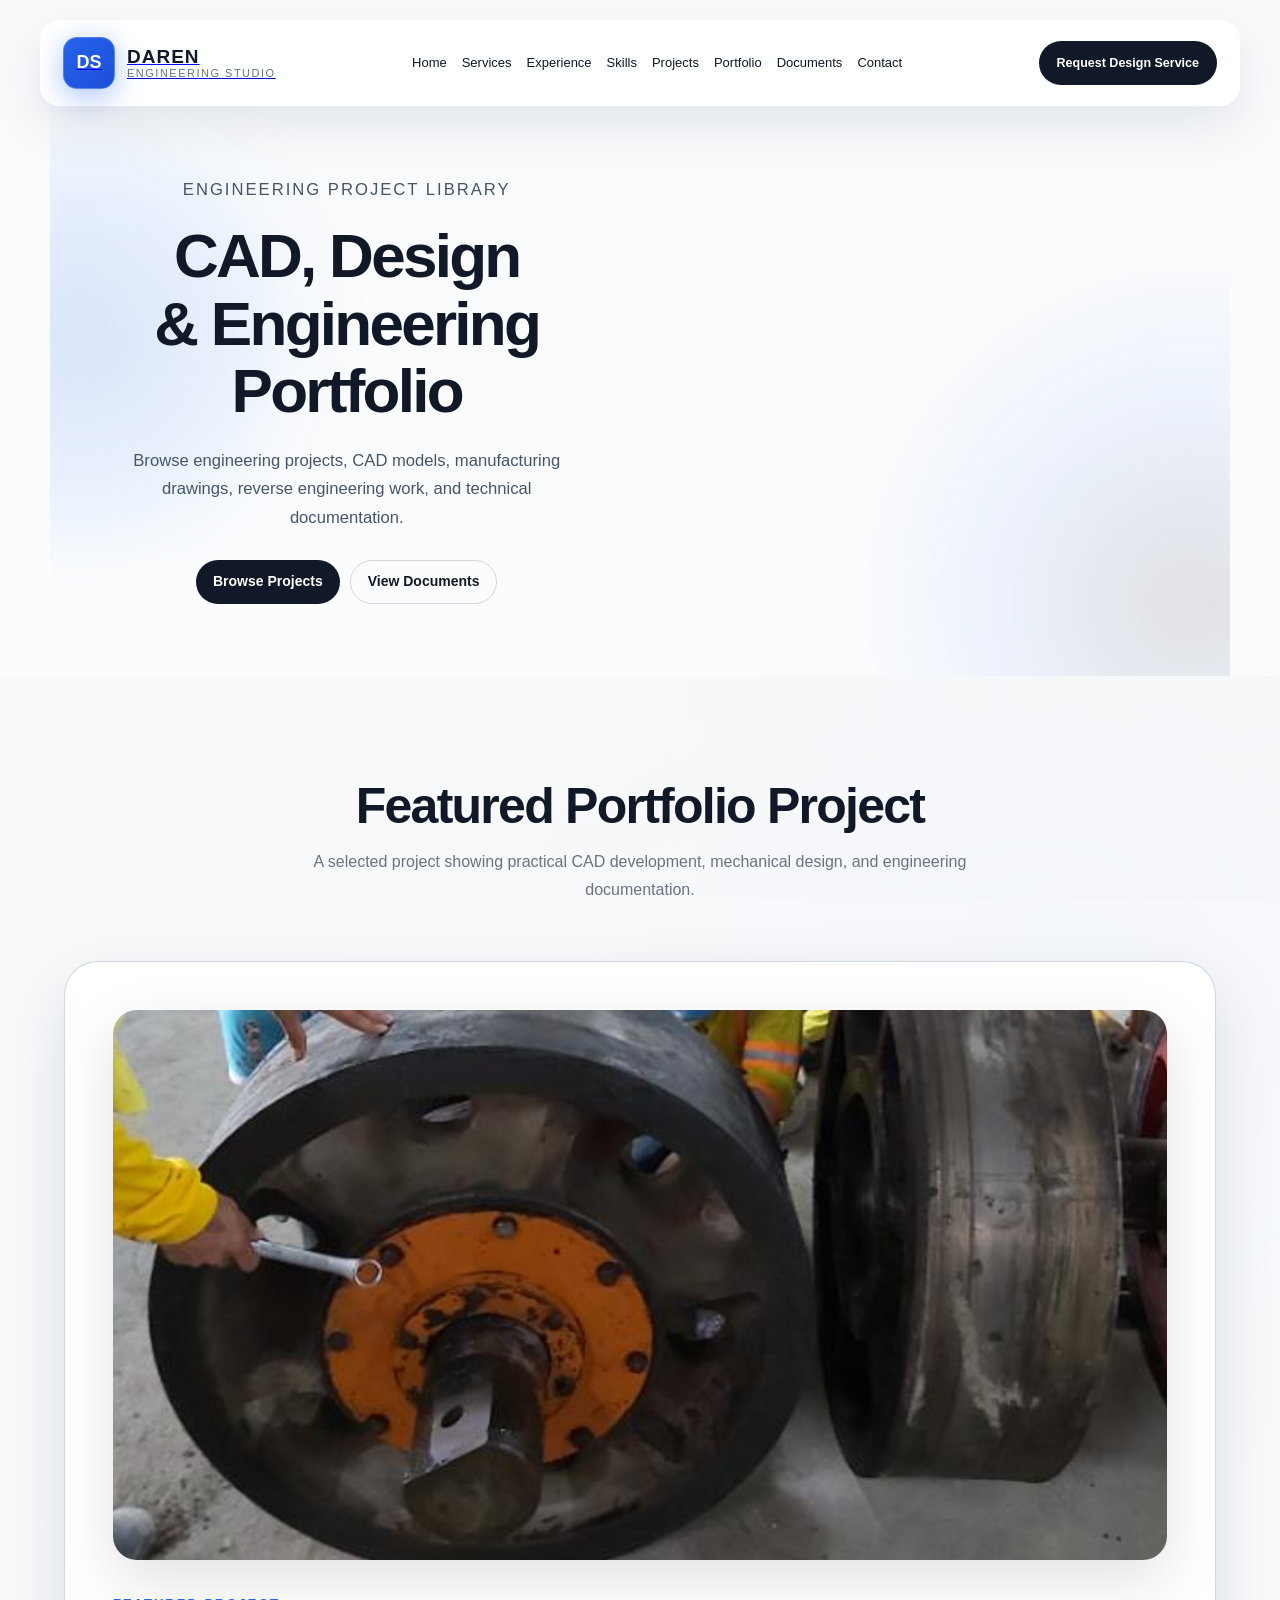
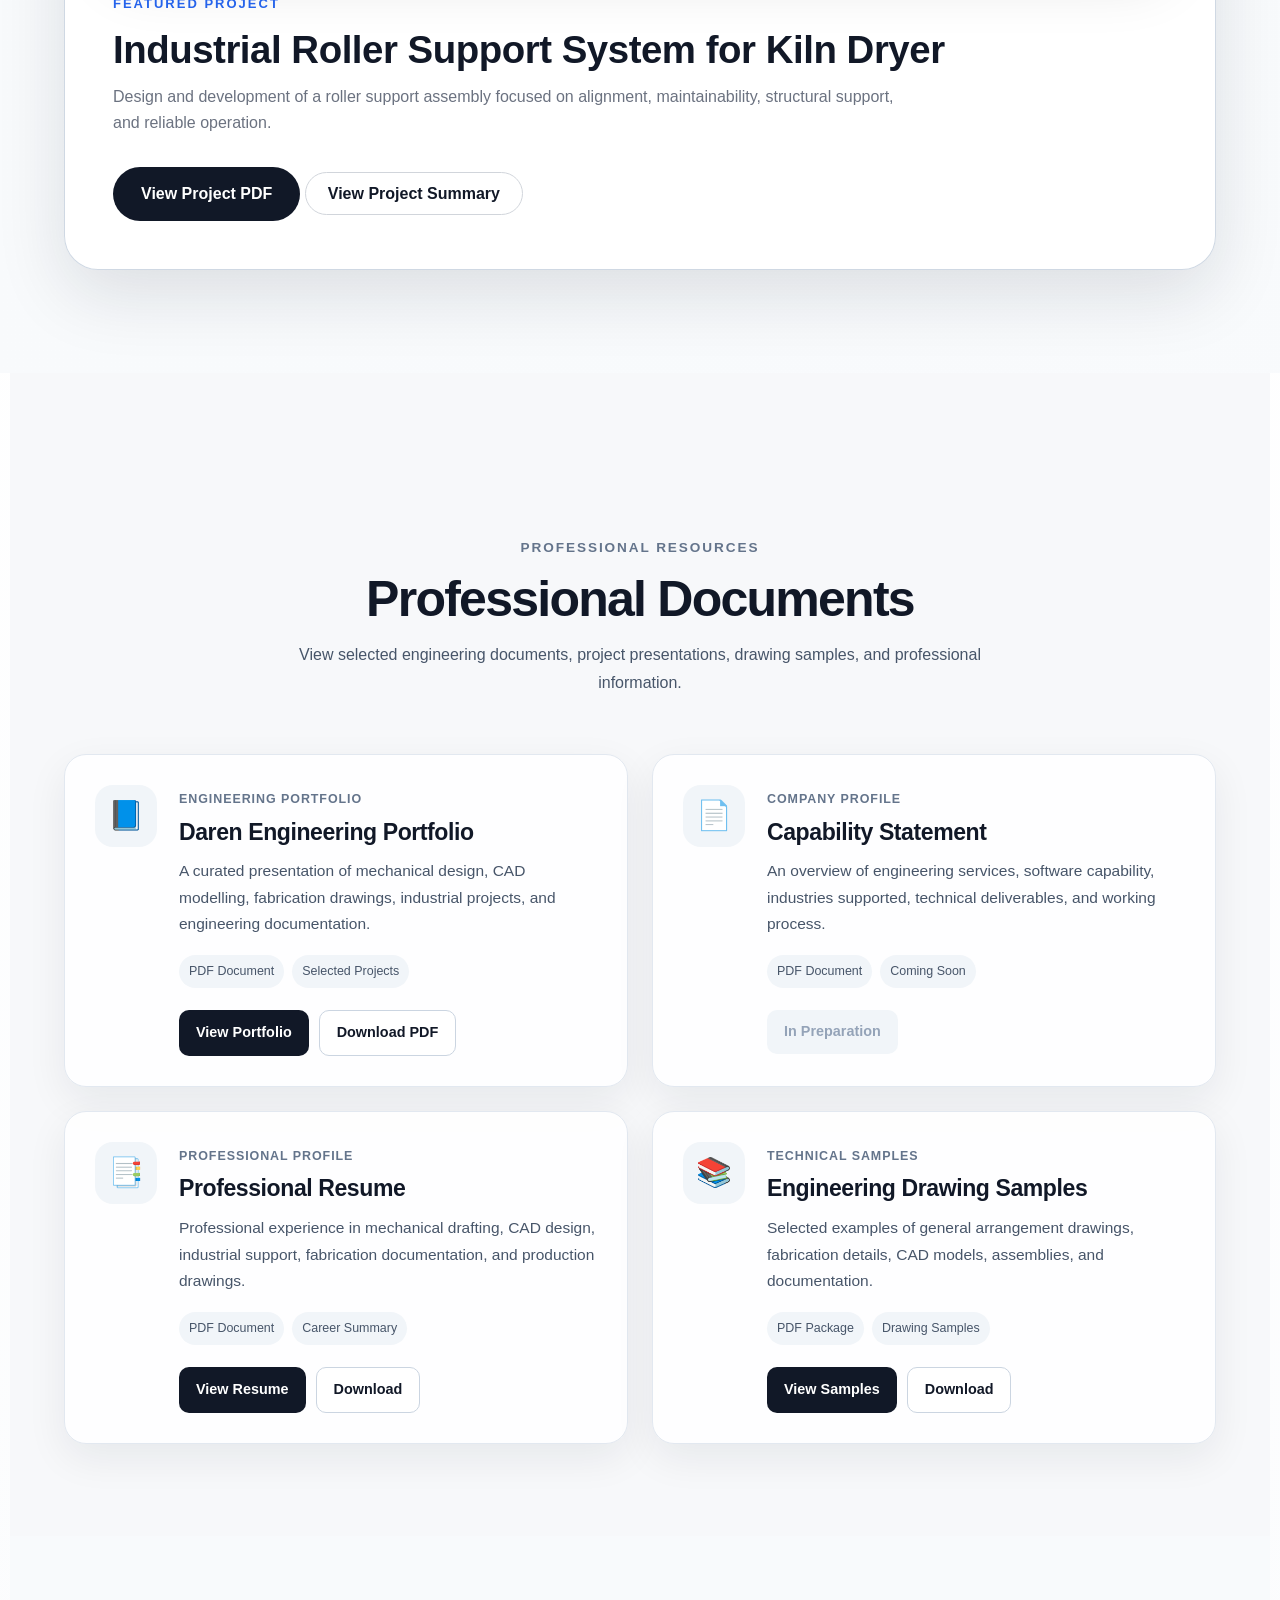
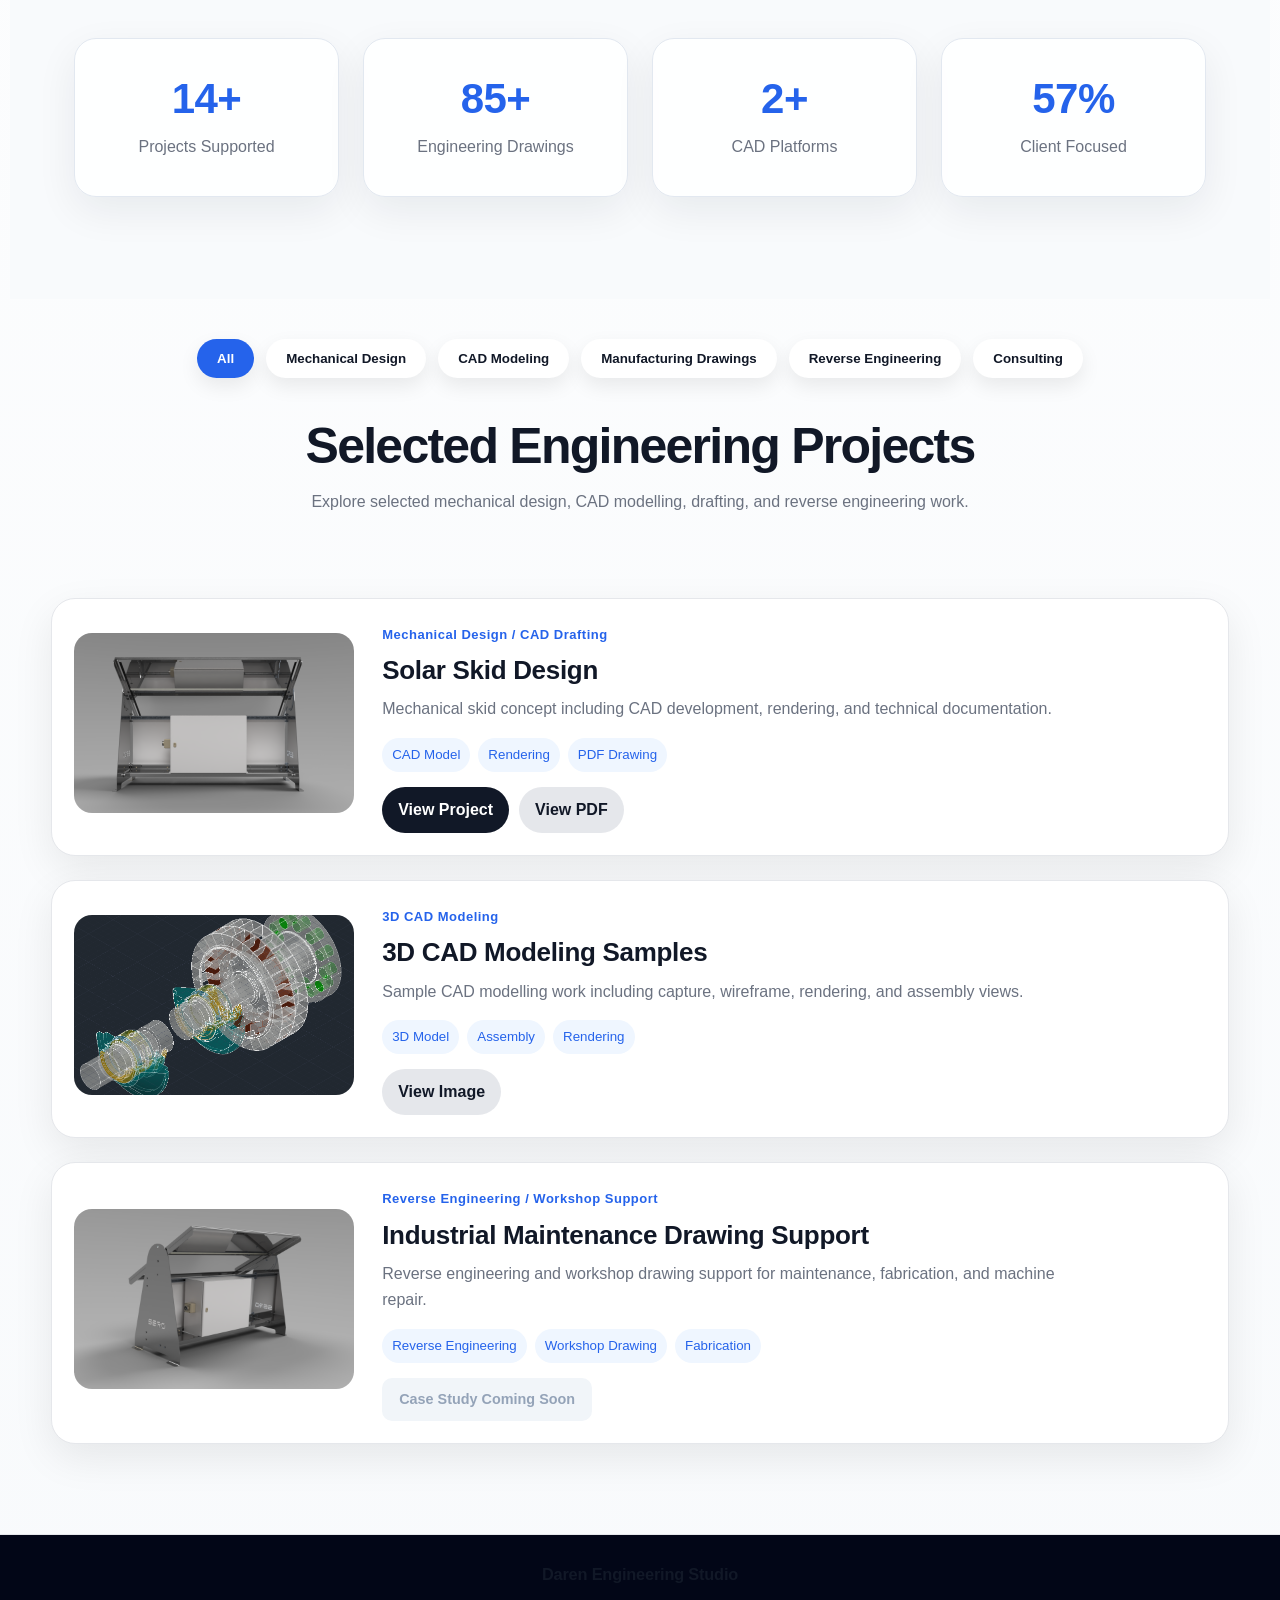
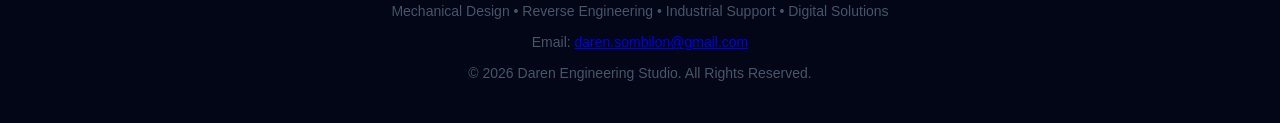
==== commit 61bd60e6: "Add files via upload" ====
--- a/portfolio.html
+++ b/portfolio.html
@@ -226,7 +226,7 @@
 
                     <div class="document-actions">
                         <a
-                            href="assets/files/CV.pdf"
+                            href="assets/files/resume/Daren-Sombilon-Resume.pdf"
                             class="btn-primary"
                             target="_blank"
                             rel="noopener noreferrer"
--- a/css/style.css
+++ b/css/style.css
@@ -2911,3 +2911,3516 @@
     }
 }
 
+/* =========================================================
+   PROFESSIONAL TYPOGRAPHY SYSTEM — FINAL OVERRIDE
+   Balanced font weights for a clean engineering-studio style.
+   Keep this block at the END of style.css.
+========================================================= */
+
+:root {
+    --font-sans: "Inter", -apple-system, BlinkMacSystemFont, "Segoe UI",
+        Roboto, Helvetica, Arial, sans-serif;
+
+    --weight-regular: 400;
+    --weight-medium: 500;
+    --weight-semibold: 600;
+    --weight-bold: 700;
+
+    --text-heading: #111827;
+    --text-body: #475569;
+    --text-muted: #64748b;
+}
+
+html {
+    font-synthesis: none;
+    text-rendering: optimizeLegibility;
+}
+
+body {
+    font-family: var(--font-sans);
+    font-weight: var(--weight-regular);
+    color: var(--text-heading);
+    line-height: 1.65;
+    -webkit-font-smoothing: antialiased;
+    -moz-osx-font-smoothing: grayscale;
+}
+
+/* Main heading hierarchy */
+h1,
+h2,
+h3,
+h4,
+h5,
+h6 {
+    color: var(--text-heading);
+    font-weight: var(--weight-semibold);
+    line-height: 1.2;
+    text-wrap: balance;
+}
+
+h1 {
+    letter-spacing: -0.035em;
+}
+
+h2 {
+    letter-spacing: -0.025em;
+}
+
+h3,
+h4,
+h5,
+h6 {
+    letter-spacing: -0.012em;
+}
+
+/* Paragraphs and supporting copy */
+p,
+li,
+input,
+select,
+textarea {
+    font-weight: var(--weight-regular);
+}
+
+p {
+    color: var(--text-body);
+}
+
+strong,
+b {
+    font-weight: var(--weight-semibold);
+}
+
+/* Branding remains distinctive without appearing overly heavy */
+.logo-mark {
+    font-weight: var(--weight-bold);
+}
+
+.logo-text strong {
+    font-weight: var(--weight-bold);
+}
+
+.logo-text small {
+    font-weight: var(--weight-medium);
+}
+
+/* Navigation */
+.navbar nav a {
+    font-weight: var(--weight-medium);
+}
+
+.navbar nav a:hover,
+.navbar nav a.active {
+    font-weight: var(--weight-semibold);
+}
+
+/* Buttons and interactive controls */
+.btn-primary,
+.btn-secondary,
+.primary-btn,
+.filter-btn,
+.document-actions a,
+.btn-disabled,
+button,
+input[type="submit"] {
+    font-weight: var(--weight-semibold);
+}
+
+/* Small labels, tags, categories, and badges */
+.hero-tag,
+.section-label,
+.section-tag,
+.project-header span,
+.project-category,
+.document-type,
+.popular-badge,
+.request-trust span,
+.testimonial-card span,
+.form-status,
+.tool-card,
+.tool-card span {
+    font-weight: var(--weight-semibold);
+}
+
+/* Cards and content headings */
+.card h3,
+.project-header h3,
+.project-section-box h4,
+.portfolio-card h5,
+.pdf-card h5,
+.project-content h3,
+.process-card h3,
+.why-card h3,
+.skill-card h3,
+.case-study-header h3,
+.case-study-item h4,
+.case-study-result h4,
+.pricing-card h3,
+.testimonial-card h4,
+.stat-card h3,
+.trust-card h3,
+.footer h3,
+footer h3,
+.case-info-card h3,
+.case-card h3,
+.gallery-card h3,
+.pdf-download-box h3,
+.project-list-content h3 {
+    font-weight: var(--weight-semibold);
+}
+
+/* Hero and major section titles */
+.hero h1,
+.hero-content h1,
+.portfolio-hero h1,
+.case-hero h1,
+.request-header h1,
+.thankyou-card h1,
+.section-title h2,
+.section-heading h2,
+.section-header h2,
+.case-section h2,
+.contact-section h2 {
+    font-weight: var(--weight-semibold);
+}
+
+/* Professional Documents page */
+.section-heading p {
+    font-weight: var(--weight-regular);
+    color: var(--text-body);
+}
+
+.document-type {
+    color: var(--text-muted);
+    letter-spacing: 0.075em;
+}
+
+.document-content h3 {
+    font-weight: var(--weight-semibold);
+    letter-spacing: -0.018em;
+}
+
+.document-content p {
+    font-weight: var(--weight-regular);
+    color: var(--text-body);
+    line-height: 1.7;
+}
+
+.document-meta span {
+    font-weight: var(--weight-medium);
+}
+
+/* Form typography */
+.form-group label {
+    font-weight: var(--weight-medium);
+}
+
+.checkbox-group label {
+    font-weight: var(--weight-regular);
+}
+
+/* Numbered and statistical elements */
+.process-card > span,
+.stat-card h3,
+.trust-card h3 {
+    font-weight: var(--weight-semibold);
+}
+
+/* Keep icon-only controls visually clear */
+.back-to-top,
+.check-icon {
+    font-weight: var(--weight-semibold);
+}
+
+/* Responsive typography refinement */
+@media (max-width: 768px) {
+    body {
+        line-height: 1.6;
+    }
+
+    h1,
+    h2,
+    h3 {
+        line-height: 1.18;
+    }
+}
+
+/* =========================================================
+   HOMEPAGE HERO — PROFESSIONAL CONSULTANCY LAYOUT
+   Final override: keep this block at the end of style.css.
+========================================================= */
+
+.hero {
+    width: min(100%, 1500px);
+    min-height: 100svh;
+    margin-inline: auto;
+    padding: 168px clamp(32px, 5vw, 76px) 104px;
+    display: grid;
+    grid-template-columns: minmax(400px, 0.92fr) minmax(470px, 1.08fr);
+    align-items: center;
+    gap: clamp(56px, 7vw, 112px);
+}
+
+.hero-content {
+    width: 100%;
+    max-width: 610px;
+}
+
+.hero-tag {
+    display: inline-flex;
+    align-items: center;
+    max-width: 100%;
+    margin-bottom: 26px;
+    padding: 9px 15px;
+    border: 1px solid rgba(37, 99, 235, 0.10);
+    background: rgba(224, 231, 255, 0.72);
+    color: #1d4ed8;
+    font-size: 11px;
+    font-weight: 600;
+    line-height: 1.35;
+    letter-spacing: 0.035em;
+    text-transform: uppercase;
+}
+
+.hero h1 {
+    max-width: 600px;
+    margin: 0 0 26px;
+    font-size: clamp(52px, 5.3vw, 76px);
+    font-weight: 600;
+    line-height: 1.035;
+    letter-spacing: -0.052em;
+    text-wrap: balance;
+}
+
+.hero p {
+    max-width: 570px;
+    margin: 0;
+    color: #475569;
+    font-size: clamp(16px, 1.35vw, 18px);
+    font-weight: 400;
+    line-height: 1.72;
+}
+
+.hero-actions {
+    width: 100%;
+    margin-top: 38px;
+    display: flex;
+    flex-direction: column;
+    align-items: flex-start;
+    gap: 18px;
+}
+
+.hero-primary-action {
+    display: flex;
+    align-items: center;
+}
+
+.hero-main-btn {
+    min-height: 50px;
+    display: inline-flex;
+    align-items: center;
+    justify-content: center;
+    padding: 14px 25px;
+    border-radius: 999px;
+    font-size: 14px;
+    font-weight: 600;
+    line-height: 1;
+    box-shadow: 0 14px 30px rgba(15, 23, 42, 0.15);
+}
+
+.hero-main-btn:hover {
+    box-shadow: 0 18px 38px rgba(15, 23, 42, 0.20);
+}
+
+.hero-secondary-actions {
+    display: flex;
+    flex-wrap: wrap;
+    align-items: center;
+    gap: 11px;
+}
+
+.hero-secondary-actions .btn-secondary {
+    min-height: 43px;
+    display: inline-flex;
+    align-items: center;
+    justify-content: center;
+    padding: 11px 18px;
+    border: 1px solid #cbd5e1;
+    border-radius: 999px;
+    background: rgba(255, 255, 255, 0.78);
+    color: #0f172a;
+    font-size: 13px;
+    font-weight: 500;
+    line-height: 1;
+    white-space: nowrap;
+    backdrop-filter: blur(10px);
+    -webkit-backdrop-filter: blur(10px);
+    transition:
+        transform 0.25s ease,
+        border-color 0.25s ease,
+        background-color 0.25s ease,
+        box-shadow 0.25s ease;
+}
+
+.hero-secondary-actions .btn-secondary:hover {
+    transform: translateY(-2px);
+    border-color: #94a3b8;
+    background: #ffffff;
+    box-shadow: 0 10px 24px rgba(15, 23, 42, 0.09);
+}
+
+.hero-image {
+    width: 100%;
+    display: flex;
+    align-items: center;
+    justify-content: flex-end;
+}
+
+.hero-image img {
+    width: 100%;
+    max-width: 760px;
+    height: auto;
+    aspect-ratio: 14 / 9;
+    display: block;
+    object-fit: cover;
+    object-position: center;
+    border-radius: 30px;
+    box-shadow: 0 34px 88px rgba(15, 23, 42, 0.16);
+}
+
+@media (max-width: 1180px) {
+    .hero {
+        padding-inline: 44px;
+        grid-template-columns: minmax(360px, 0.95fr) minmax(430px, 1.05fr);
+        gap: 52px;
+    }
+
+    .hero h1 {
+        font-size: clamp(48px, 5.1vw, 64px);
+    }
+
+    .hero-secondary-actions {
+        max-width: 520px;
+    }
+}
+
+@media (max-width: 900px) {
+    .hero {
+        min-height: auto;
+        padding: 235px 6% 90px;
+        grid-template-columns: 1fr;
+        gap: 58px;
+        text-align: center;
+    }
+
+    .hero-content {
+        max-width: 760px;
+        margin-inline: auto;
+    }
+
+    .hero h1,
+    .hero p {
+        margin-inline: auto;
+    }
+
+    .hero-actions {
+        align-items: center;
+        margin-top: 34px;
+    }
+
+    .hero-primary-action,
+    .hero-secondary-actions {
+        justify-content: center;
+    }
+
+    .hero-image {
+        justify-content: center;
+    }
+
+    .hero-image img {
+        max-width: 780px;
+    }
+}
+
+@media (max-width: 600px) {
+    .hero {
+        padding: 250px 20px 72px;
+        gap: 44px;
+    }
+
+    .hero-tag {
+        margin-bottom: 21px;
+        padding: 8px 12px;
+        font-size: 9.5px;
+        line-height: 1.45;
+    }
+
+    .hero h1 {
+        margin-bottom: 22px;
+        font-size: clamp(42px, 13vw, 54px);
+        line-height: 1.045;
+        letter-spacing: -0.047em;
+    }
+
+    .hero p {
+        font-size: 16px;
+        line-height: 1.68;
+    }
+
+    .hero-actions {
+        gap: 14px;
+        margin-top: 31px;
+    }
+
+    .hero-primary-action,
+    .hero-secondary-actions {
+        width: 100%;
+    }
+
+    .hero-main-btn {
+        width: 100%;
+        min-height: 50px;
+    }
+
+    .hero-secondary-actions {
+        display: grid;
+        grid-template-columns: repeat(2, minmax(0, 1fr));
+        gap: 10px;
+    }
+
+    .hero-secondary-actions .btn-secondary {
+        width: 100%;
+        min-height: 46px;
+        padding: 11px 10px;
+        white-space: normal;
+        text-align: center;
+        line-height: 1.25;
+    }
+
+    .hero-image img {
+        border-radius: 22px;
+    }
+}
+
+@media (max-width: 420px) {
+    .hero-secondary-actions {
+        grid-template-columns: 1fr;
+    }
+}
+
+@media (prefers-reduced-motion: reduce) {
+    .hero-main-btn,
+    .hero-secondary-actions .btn-secondary,
+    .hero-image img {
+        transition: none;
+    }
+}
+
+/* =========================================================
+   FINAL BALANCED LAYOUT — HOME + PORTFOLIO
+   Calm spacing, moderate type scale, one-row hero controls,
+   soft navy atmosphere, and smooth navigation.
+========================================================= */
+
+html {
+    scroll-behavior: smooth;
+    scroll-padding-top: 130px;
+}
+
+body {
+    overflow-x: hidden;
+}
+
+/* ---------- HOME HERO ---------- */
+
+.hero {
+    position: relative;
+    isolation: isolate;
+    width: min(100%, 1480px);
+    min-height: 100svh;
+    margin-inline: auto;
+    padding: 150px clamp(28px, 5vw, 72px) 88px;
+    display: grid;
+    grid-template-columns: minmax(440px, 0.98fr) minmax(500px, 1.02fr);
+    align-items: center;
+    gap: clamp(48px, 6vw, 88px);
+    overflow: hidden;
+}
+
+/* Soft blurred navy atmosphere */
+.hero::before,
+.hero::after {
+    content: "";
+    position: absolute;
+    z-index: -1;
+    border-radius: 50%;
+    pointer-events: none;
+    filter: blur(12px);
+    opacity: 0.9;
+    transition: transform 0.7s ease, opacity 0.7s ease;
+}
+
+.hero::before {
+    width: 520px;
+    height: 520px;
+    top: 70px;
+    left: -230px;
+    background: radial-gradient(
+        circle,
+        rgba(30, 64, 175, 0.16) 0%,
+        rgba(59, 130, 246, 0.08) 42%,
+        transparent 72%
+    );
+}
+
+.hero::after {
+    width: 600px;
+    height: 600px;
+    right: -260px;
+    bottom: -210px;
+    background: radial-gradient(
+        circle,
+        rgba(15, 23, 42, 0.13) 0%,
+        rgba(30, 64, 175, 0.07) 43%,
+        transparent 72%
+    );
+}
+
+.hero:hover::before {
+    transform: translate3d(22px, 8px, 0) scale(1.04);
+}
+
+.hero:hover::after {
+    transform: translate3d(-18px, -8px, 0) scale(1.04);
+}
+
+.hero-content {
+    width: 100%;
+    max-width: 670px;
+}
+
+.hero-tag {
+    margin-bottom: 22px;
+}
+
+.hero h1 {
+    max-width: 650px;
+    margin: 0 0 24px;
+    font-size: clamp(48px, 4.8vw, 68px);
+    line-height: 1.07;
+    letter-spacing: -0.045em;
+    text-wrap: balance;
+}
+
+.hero p {
+    max-width: 630px;
+    margin: 0;
+    font-size: clamp(16px, 1.2vw, 18px);
+    line-height: 1.72;
+}
+
+/* One calm action row on desktop */
+.hero-actions {
+    width: 100%;
+    margin-top: 34px;
+    display: flex;
+    flex-wrap: nowrap;
+    align-items: center;
+    gap: 10px;
+}
+
+.hero-actions .btn-primary,
+.hero-actions .btn-secondary {
+    min-height: 44px;
+    display: inline-flex;
+    align-items: center;
+    justify-content: center;
+    padding: 11px 17px;
+    border-radius: 999px;
+    font-size: 12.5px;
+    line-height: 1;
+    white-space: nowrap;
+}
+
+.hero-main-btn {
+    min-height: 46px !important;
+    padding-inline: 20px !important;
+    box-shadow: 0 12px 28px rgba(15, 23, 42, 0.14);
+}
+
+.hero-actions .btn-secondary {
+    border: 1px solid #cbd5e1;
+    background: rgba(255, 255, 255, 0.76);
+    color: #0f172a;
+    font-weight: 500;
+    backdrop-filter: blur(10px);
+    -webkit-backdrop-filter: blur(10px);
+}
+
+.hero-actions .btn-primary:hover,
+.hero-actions .btn-secondary:hover {
+    transform: translateY(-2px);
+}
+
+.hero-image img {
+    max-width: 740px;
+    border-radius: 28px;
+    box-shadow: 0 30px 78px rgba(15, 23, 42, 0.15);
+}
+
+/* ---------- PORTFOLIO HERO ---------- */
+
+.portfolio-hero {
+    width: min(100%, 1220px);
+    min-height: auto;
+    margin-inline: auto;
+    padding: 178px 32px 76px;
+    display: flex;
+    justify-content: center;
+    text-align: center;
+}
+
+.portfolio-hero .hero-content {
+    width: 100%;
+    max-width: 900px;
+    margin-inline: auto;
+}
+
+.portfolio-hero .hero-tag,
+.portfolio-hero .section-tag {
+    margin-bottom: 18px;
+}
+
+.portfolio-hero h1 {
+    max-width: 860px;
+    margin: 0 auto 22px;
+    font-size: clamp(42px, 5.2vw, 64px);
+    line-height: 1.08;
+    letter-spacing: -0.045em;
+    text-wrap: balance;
+}
+
+.portfolio-hero p {
+    max-width: 760px;
+    margin: 0 auto;
+    color: #475569;
+    font-size: clamp(16px, 1.35vw, 18px);
+    font-weight: 400;
+    line-height: 1.7;
+}
+
+.portfolio-hero .hero-buttons,
+.portfolio-hero .hero-actions {
+    margin-top: 28px;
+    justify-content: center;
+}
+
+/* Keep main page sections comfortably centered */
+.section,
+.tools-section,
+.professional-documents {
+    scroll-margin-top: 125px;
+}
+
+.section-title,
+.section-heading,
+.section-header {
+    max-width: 840px;
+    margin-inline: auto;
+}
+
+/* Smooth but restrained interactions */
+a,
+button,
+.card,
+.project-card,
+.portfolio-card,
+.document-card,
+.skill-card,
+.process-card,
+.why-card,
+.pricing-card {
+    transition-duration: 0.28s;
+    transition-timing-function: ease;
+}
+
+/* ---------- RESPONSIVE ---------- */
+
+@media (max-width: 1180px) {
+    .hero {
+        grid-template-columns: minmax(390px, 0.96fr) minmax(440px, 1.04fr);
+        gap: 46px;
+        padding-inline: 38px;
+    }
+
+    .hero h1 {
+        font-size: clamp(46px, 4.8vw, 60px);
+    }
+
+    .hero-actions {
+        flex-wrap: wrap;
+        max-width: 620px;
+    }
+}
+
+@media (max-width: 900px) {
+    .hero {
+        min-height: auto;
+        padding: 225px 6% 82px;
+        grid-template-columns: 1fr;
+        gap: 48px;
+        text-align: center;
+    }
+
+    .hero-content {
+        max-width: 760px;
+        margin-inline: auto;
+    }
+
+    .hero h1,
+    .hero p {
+        margin-inline: auto;
+    }
+
+    .hero-actions {
+        max-width: 720px;
+        margin-inline: auto;
+        justify-content: center;
+        flex-wrap: wrap;
+    }
+
+    .hero-image {
+        justify-content: center;
+    }
+
+    .portfolio-hero {
+        padding: 220px 24px 68px;
+    }
+}
+
+@media (max-width: 640px) {
+    .hero {
+        padding: 245px 20px 68px;
+        gap: 40px;
+    }
+
+    .hero h1 {
+        font-size: clamp(40px, 12vw, 50px);
+        line-height: 1.08;
+    }
+
+    .hero-actions {
+        display: grid;
+        grid-template-columns: 1fr 1fr;
+        width: 100%;
+        gap: 10px;
+    }
+
+    .hero-actions .btn-primary,
+    .hero-actions .btn-secondary {
+        width: 100%;
+        min-height: 46px;
+        padding-inline: 12px;
+        white-space: normal;
+        text-align: center;
+        line-height: 1.25;
+    }
+
+    .portfolio-hero {
+        padding: 245px 20px 58px;
+    }
+
+    .portfolio-hero h1 {
+        font-size: clamp(38px, 11vw, 48px);
+    }
+}
+
+@media (max-width: 420px) {
+    .hero-actions {
+        grid-template-columns: 1fr;
+    }
+}
+
+@media (prefers-reduced-motion: reduce) {
+    html {
+        scroll-behavior: auto;
+    }
+
+    .hero::before,
+    .hero::after {
+        transition: none;
+    }
+}
+
+/* =========================================================
+   DAREN ENGINEERING STUDIO — PREMIUM CONSULTANCY SYSTEM V2
+   Purpose:
+   - Balanced typography
+   - Centered page containers
+   - Wide but controlled homepage hero
+   - Soft interactive navy atmosphere
+   - Consistent cards, buttons, and section spacing
+   - Responsive behavior across desktop, tablet, and mobile
+========================================================= */
+
+:root {
+    --brand-navy-950: #0b1220;
+    --brand-navy-900: #0f172a;
+    --brand-navy-800: #172033;
+    --brand-blue-600: #2563eb;
+    --brand-blue-500: #3b82f6;
+    --brand-blue-100: #dbeafe;
+    --brand-blue-50: #eff6ff;
+
+    --surface-page: #f8fafc;
+    --surface-card: #ffffff;
+    --surface-soft: #f1f5f9;
+
+    --text-primary: #0f172a;
+    --text-secondary: #475569;
+    --text-muted: #64748b;
+    --border-soft: #e2e8f0;
+    --border-medium: #cbd5e1;
+
+    --container-wide: 1440px;
+    --container-main: 1260px;
+    --container-text: 820px;
+
+    --radius-sm: 14px;
+    --radius-md: 22px;
+    --radius-lg: 30px;
+    --radius-pill: 999px;
+
+    --shadow-soft: 0 14px 40px rgba(15, 23, 42, 0.07);
+    --shadow-card: 0 22px 60px rgba(15, 23, 42, 0.09);
+    --shadow-elevated: 0 30px 85px rgba(15, 23, 42, 0.14);
+
+    --ease-standard: cubic-bezier(.2, .8, .2, 1);
+}
+
+/* ---------- GLOBAL FOUNDATION ---------- */
+
+html {
+    scroll-behavior: smooth;
+    scroll-padding-top: 132px;
+}
+
+body {
+    min-width: 320px;
+    background:
+        linear-gradient(180deg, #f8fafc 0%, #ffffff 32%, #f8fafc 100%);
+    color: var(--text-primary);
+    overflow-x: hidden;
+}
+
+body,
+button,
+input,
+select,
+textarea {
+    font-family: "Inter", -apple-system, BlinkMacSystemFont, "Segoe UI",
+        Roboto, Helvetica, Arial, sans-serif;
+}
+
+p {
+    color: var(--text-secondary);
+}
+
+a,
+button {
+    -webkit-tap-highlight-color: transparent;
+}
+
+a:focus-visible,
+button:focus-visible,
+input:focus-visible,
+select:focus-visible,
+textarea:focus-visible {
+    outline: 3px solid rgba(37, 99, 235, 0.28);
+    outline-offset: 3px;
+}
+
+/* ---------- CONSISTENT PAGE CONTAINERS ---------- */
+
+.section,
+.tools-section,
+.case-section,
+.professional-documents,
+.portfolio-content,
+.portfolio-projects-section {
+    width: min(100%, var(--container-main));
+    margin-inline: auto;
+}
+
+.section,
+.tools-section {
+    padding-top: clamp(76px, 8vw, 108px);
+    padding-right: clamp(22px, 5vw, 64px);
+    padding-bottom: clamp(76px, 8vw, 108px);
+    padding-left: clamp(22px, 5vw, 64px);
+}
+
+.section-title,
+.section-heading,
+.section-header {
+    width: min(100%, var(--container-text));
+    margin-right: auto;
+    margin-left: auto;
+    margin-bottom: clamp(38px, 5vw, 58px);
+    text-align: center;
+}
+
+.section-title h2,
+.section-heading h2,
+.section-header h2 {
+    margin-bottom: 14px;
+    font-size: clamp(34px, 4.2vw, 50px);
+    font-weight: 600;
+    line-height: 1.12;
+    letter-spacing: -0.035em;
+}
+
+.section-title p,
+.section-heading p,
+.section-header p {
+    max-width: 720px;
+    margin-inline: auto;
+    font-size: clamp(15.5px, 1.25vw, 17px);
+    line-height: 1.72;
+}
+
+/* ---------- NAVIGATION ---------- */
+
+.navbar {
+    width: min(calc(100% - 32px), 1200px);
+    top: 20px;
+    padding: 16px 22px;
+    border: 1px solid rgba(255, 255, 255, 0.72);
+    background: rgba(255, 255, 255, 0.84);
+    box-shadow: 0 18px 50px rgba(15, 23, 42, 0.09);
+    backdrop-filter: blur(18px);
+    -webkit-backdrop-filter: blur(18px);
+}
+
+.navbar nav {
+    gap: 15px;
+}
+
+.navbar nav a {
+    font-size: 13px;
+    font-weight: 500;
+}
+
+.navbar > .btn-primary {
+    min-height: 44px;
+    display: inline-flex;
+    align-items: center;
+    padding: 11px 18px;
+    font-size: 12.5px;
+}
+
+/* ---------- HOMEPAGE HERO ---------- */
+
+.hero {
+    position: relative;
+    isolation: isolate;
+    width: min(100%, var(--container-wide));
+    min-height: 100svh;
+    margin-inline: auto;
+    padding:
+        152px
+        clamp(28px, 5vw, 72px)
+        90px;
+    display: grid;
+    grid-template-columns: minmax(455px, 1fr) minmax(500px, 1.05fr);
+    align-items: center;
+    gap: clamp(52px, 6vw, 94px);
+    overflow: hidden;
+}
+
+.hero::before,
+.hero::after {
+    content: "";
+    position: absolute;
+    z-index: -2;
+    border-radius: 50%;
+    pointer-events: none;
+    filter: blur(18px);
+    transition:
+        transform 800ms var(--ease-standard),
+        opacity 800ms var(--ease-standard),
+        filter 800ms var(--ease-standard);
+}
+
+.hero::before {
+    width: 560px;
+    height: 560px;
+    top: 58px;
+    left: -250px;
+    opacity: 0.9;
+    background:
+        radial-gradient(
+            circle at center,
+            rgba(37, 99, 235, 0.17) 0%,
+            rgba(59, 130, 246, 0.09) 40%,
+            rgba(219, 234, 254, 0.05) 60%,
+            transparent 75%
+        );
+}
+
+.hero::after {
+    width: 660px;
+    height: 660px;
+    right: -290px;
+    bottom: -255px;
+    opacity: 0.82;
+    background:
+        radial-gradient(
+            circle at center,
+            rgba(15, 23, 42, 0.14) 0%,
+            rgba(37, 99, 235, 0.08) 42%,
+            transparent 73%
+        );
+}
+
+.hero:hover::before {
+    transform: translate3d(26px, 12px, 0) scale(1.05);
+    filter: blur(15px);
+}
+
+.hero:hover::after {
+    transform: translate3d(-22px, -12px, 0) scale(1.05);
+    filter: blur(15px);
+}
+
+.hero-content {
+    width: 100%;
+    max-width: 680px;
+}
+
+.hero-tag {
+    margin-bottom: 22px;
+    padding: 9px 15px;
+    border: 1px solid rgba(37, 99, 235, 0.10);
+    background: rgba(219, 234, 254, 0.72);
+    color: #1d4ed8;
+    font-size: 10.5px;
+    font-weight: 600;
+    line-height: 1.4;
+    letter-spacing: 0.045em;
+}
+
+.hero h1 {
+    max-width: 660px;
+    margin: 0 0 24px;
+    font-size: clamp(48px, 4.7vw, 66px);
+    font-weight: 600;
+    line-height: 1.075;
+    letter-spacing: -0.047em;
+    text-wrap: balance;
+}
+
+.hero p {
+    max-width: 630px;
+    margin: 0;
+    font-size: clamp(16px, 1.2vw, 18px);
+    line-height: 1.72;
+}
+
+.hero-actions {
+    width: 100%;
+    margin-top: 34px;
+    display: flex;
+    flex-wrap: nowrap;
+    align-items: center;
+    gap: 10px;
+}
+
+.hero-actions .btn-primary,
+.hero-actions .btn-secondary {
+    min-height: 44px;
+    display: inline-flex;
+    align-items: center;
+    justify-content: center;
+    padding: 11px 17px;
+    border-radius: var(--radius-pill);
+    font-size: 12.5px;
+    line-height: 1;
+    white-space: nowrap;
+    transition:
+        transform 240ms var(--ease-standard),
+        box-shadow 240ms var(--ease-standard),
+        border-color 240ms var(--ease-standard),
+        background-color 240ms var(--ease-standard);
+}
+
+.hero-main-btn {
+    min-height: 46px !important;
+    padding-inline: 20px !important;
+    background: var(--brand-navy-900);
+    box-shadow: 0 12px 28px rgba(15, 23, 42, 0.15);
+}
+
+.hero-actions .btn-secondary {
+    border: 1px solid var(--border-medium);
+    background: rgba(255, 255, 255, 0.76);
+    color: var(--text-primary);
+    font-weight: 500;
+    backdrop-filter: blur(10px);
+    -webkit-backdrop-filter: blur(10px);
+}
+
+.hero-actions .btn-primary:hover,
+.hero-actions .btn-secondary:hover {
+    transform: translateY(-2px);
+}
+
+.hero-actions .btn-secondary:hover {
+    border-color: #94a3b8;
+    background: #ffffff;
+    box-shadow: 0 10px 26px rgba(15, 23, 42, 0.09);
+}
+
+.hero-image {
+    position: relative;
+    width: 100%;
+    justify-content: flex-end;
+}
+
+.hero-image::before {
+    content: "";
+    position: absolute;
+    inset: 7% -4% -7% 9%;
+    z-index: -1;
+    border-radius: 36px;
+    background:
+        linear-gradient(
+            135deg,
+            rgba(37, 99, 235, 0.10),
+            rgba(15, 23, 42, 0.05)
+        );
+    filter: blur(18px);
+}
+
+.hero-image img {
+    width: 100%;
+    max-width: 750px;
+    height: auto;
+    aspect-ratio: 14 / 9;
+    border-radius: 28px;
+    box-shadow: var(--shadow-elevated);
+    transition:
+        transform 500ms var(--ease-standard),
+        box-shadow 500ms var(--ease-standard);
+}
+
+.hero-image:hover img {
+    transform: translateY(-4px) scale(1.008);
+    box-shadow: 0 38px 95px rgba(15, 23, 42, 0.17);
+}
+
+/* ---------- CARDS ---------- */
+
+.card,
+.process-card,
+.why-card,
+.skill-card,
+.pricing-card,
+.testimonial-card,
+.trust-card,
+.stat-card,
+.case-study-card,
+.project-showcase-card,
+.document-card,
+.portfolio-card,
+.pdf-card {
+    border: 1px solid var(--border-soft);
+    background: rgba(255, 255, 255, 0.92);
+    box-shadow: var(--shadow-soft);
+}
+
+.card,
+.process-card,
+.why-card,
+.skill-card,
+.pricing-card,
+.testimonial-card,
+.trust-card,
+.stat-card,
+.document-card {
+    border-radius: var(--radius-md);
+}
+
+.card h3,
+.process-card h3,
+.why-card h3,
+.skill-card h3,
+.pricing-card h3,
+.document-content h3 {
+    font-size: clamp(20px, 1.8vw, 24px);
+    line-height: 1.25;
+}
+
+.card p,
+.process-card p,
+.why-card p,
+.skill-card p,
+.pricing-card p,
+.document-content p {
+    font-size: 15.5px;
+    line-height: 1.7;
+}
+
+.card:hover,
+.process-card:hover,
+.why-card:hover,
+.skill-card:hover,
+.pricing-card:hover,
+.document-card:hover {
+    transform: translateY(-6px);
+    box-shadow: var(--shadow-card);
+}
+
+/* ---------- PORTFOLIO PAGE HERO ---------- */
+
+.portfolio-hero,
+.case-hero {
+    width: min(100%, 1180px);
+    min-height: auto;
+    margin-inline: auto;
+    padding:
+        176px
+        clamp(22px, 5vw, 54px)
+        72px;
+    text-align: center;
+}
+
+.portfolio-hero .hero-content,
+.case-hero .hero-content {
+    width: min(100%, 880px);
+    margin-inline: auto;
+}
+
+.portfolio-hero h1,
+.case-hero h1 {
+    max-width: 840px;
+    margin: 0 auto 22px;
+    font-size: clamp(40px, 5vw, 62px);
+    font-weight: 600;
+    line-height: 1.09;
+    letter-spacing: -0.044em;
+    text-wrap: balance;
+}
+
+.portfolio-hero p,
+.case-hero p {
+    max-width: 740px;
+    margin: 0 auto;
+    font-size: clamp(16px, 1.3vw, 18px);
+    line-height: 1.7;
+}
+
+.portfolio-hero .hero-buttons,
+.portfolio-hero .hero-actions,
+.case-hero .hero-buttons,
+.case-hero .hero-actions {
+    margin-top: 28px;
+    justify-content: center;
+}
+
+/* ---------- DOCUMENTS PAGE ---------- */
+
+.professional-documents {
+    padding:
+        164px
+        clamp(22px, 5vw, 54px)
+        92px;
+}
+
+.documents-grid,
+.document-grid {
+    width: min(100%, 1180px);
+    margin-inline: auto;
+}
+
+.document-content h3 {
+    font-weight: 600;
+    letter-spacing: -0.018em;
+}
+
+.document-content p {
+    color: var(--text-secondary);
+}
+
+/* ---------- CONTACT ---------- */
+
+.contact-section {
+    width: min(calc(100% - 40px), 1180px);
+    margin: 84px auto;
+    padding: clamp(58px, 7vw, 82px) clamp(24px, 6vw, 72px);
+    border-radius: var(--radius-lg);
+}
+
+.contact-section h2 {
+    max-width: 820px;
+    margin-inline: auto;
+    font-size: clamp(36px, 4.4vw, 54px);
+    line-height: 1.12;
+}
+
+.contact-section p {
+    font-size: clamp(16px, 1.25vw, 18px);
+    line-height: 1.72;
+}
+
+/* ---------- RESPONSIVE ---------- */
+
+@media (max-width: 1180px) {
+    .hero {
+        grid-template-columns: minmax(400px, 0.96fr) minmax(430px, 1.04fr);
+        gap: 46px;
+        padding-inline: 38px;
+    }
+
+    .hero h1 {
+        font-size: clamp(46px, 4.8vw, 60px);
+    }
+
+    .hero-actions {
+        flex-wrap: wrap;
+        max-width: 640px;
+    }
+}
+
+@media (max-width: 980px) {
+    .navbar {
+        width: calc(100% - 24px);
+    }
+
+    .hero {
+        min-height: auto;
+        padding: 224px 6% 82px;
+        grid-template-columns: 1fr;
+        gap: 50px;
+        text-align: center;
+    }
+
+    .hero-content {
+        max-width: 780px;
+        margin-inline: auto;
+    }
+
+    .hero h1,
+    .hero p {
+        margin-inline: auto;
+    }
+
+    .hero-actions {
+        max-width: 760px;
+        margin-right: auto;
+        margin-left: auto;
+        justify-content: center;
+    }
+
+    .hero-image {
+        justify-content: center;
+    }
+
+    .portfolio-hero,
+    .case-hero {
+        padding-top: 218px;
+    }
+}
+
+@media (max-width: 700px) {
+    .section,
+    .tools-section {
+        padding-top: 72px;
+        padding-bottom: 72px;
+    }
+
+    .hero {
+        padding: 244px 20px 68px;
+        gap: 42px;
+    }
+
+    .hero h1 {
+        font-size: clamp(39px, 11.5vw, 50px);
+        line-height: 1.08;
+    }
+
+    .hero-actions {
+        display: grid;
+        grid-template-columns: repeat(2, minmax(0, 1fr));
+        width: 100%;
+        gap: 10px;
+    }
+
+    .hero-actions .btn-primary,
+    .hero-actions .btn-secondary {
+        width: 100%;
+        min-height: 46px;
+        padding: 11px 12px;
+        white-space: normal;
+        text-align: center;
+        line-height: 1.25;
+    }
+
+    .portfolio-hero,
+    .case-hero {
+        padding: 242px 20px 58px;
+    }
+
+    .portfolio-hero h1,
+    .case-hero h1 {
+        font-size: clamp(37px, 10.5vw, 48px);
+    }
+}
+
+@media (max-width: 440px) {
+    .hero-actions {
+        grid-template-columns: 1fr;
+    }
+
+    .contact-section {
+        width: calc(100% - 24px);
+        margin-top: 56px;
+        margin-bottom: 56px;
+    }
+}
+
+@media (prefers-reduced-motion: reduce) {
+    html {
+        scroll-behavior: auto;
+    }
+
+    *,
+    *::before,
+    *::after {
+        animation-duration: 0.01ms !important;
+        animation-iteration-count: 1 !important;
+        transition-duration: 0.01ms !important;
+    }
+}
+
+/* =========================================================
+   DAREN ENGINEERING STUDIO — V3 INDUSTRIAL CONSTELLATION
+   Final override. Keep this block at the end of style.css.
+========================================================= */
+
+/* ---------- HERO: FULL IMAGE + CONSTELLATION ---------- */
+
+.hero {
+    overflow: hidden;
+}
+
+.hero-constellation {
+    position: absolute;
+    inset: 0;
+    z-index: -1;
+    pointer-events: none;
+    opacity: 0.78;
+    transform-style: preserve-3d;
+    perspective: 900px;
+}
+
+.constellation-dot,
+.constellation-line {
+    position: absolute;
+    display: block;
+}
+
+.constellation-dot {
+    width: 8px;
+    height: 8px;
+    border-radius: 50%;
+    background: rgba(37, 99, 235, 0.72);
+    box-shadow:
+        0 0 0 6px rgba(59, 130, 246, 0.08),
+        0 0 24px rgba(37, 99, 235, 0.38);
+    animation: constellationPulse 4.8s ease-in-out infinite;
+}
+
+.constellation-line {
+    height: 1px;
+    transform-origin: left center;
+    background: linear-gradient(
+        90deg,
+        rgba(37, 99, 235, 0.05),
+        rgba(37, 99, 235, 0.38),
+        rgba(37, 99, 235, 0.05)
+    );
+    animation: constellationDrift 10s ease-in-out infinite alternate;
+}
+
+/* Node positions */
+.dot-1 { top: 20%; left: 8%; animation-delay: 0s; }
+.dot-2 { top: 34%; left: 23%; animation-delay: .7s; }
+.dot-3 { top: 16%; left: 42%; animation-delay: 1.4s; }
+.dot-4 { top: 58%; left: 50%; animation-delay: 2.1s; }
+.dot-5 { top: 30%; left: 72%; animation-delay: 2.8s; }
+.dot-6 { top: 68%; left: 87%; animation-delay: 3.5s; }
+
+/* Connecting lines */
+.line-1 {
+    top: 22%;
+    left: 8%;
+    width: 18%;
+    transform: rotate(24deg);
+}
+
+.line-2 {
+    top: 34%;
+    left: 23%;
+    width: 22%;
+    transform: rotate(-27deg);
+    animation-delay: .8s;
+}
+
+.line-3 {
+    top: 18%;
+    left: 42%;
+    width: 23%;
+    transform: rotate(46deg);
+    animation-delay: 1.6s;
+}
+
+.line-4 {
+    top: 58%;
+    left: 50%;
+    width: 25%;
+    transform: rotate(-31deg);
+    animation-delay: 2.4s;
+}
+
+.line-5 {
+    top: 31%;
+    left: 72%;
+    width: 20%;
+    transform: rotate(66deg);
+    animation-delay: 3.2s;
+}
+
+@keyframes constellationPulse {
+    0%, 100% {
+        transform: translateZ(0) scale(0.9);
+        opacity: 0.55;
+    }
+    50% {
+        transform: translateZ(45px) scale(1.16);
+        opacity: 1;
+    }
+}
+
+@keyframes constellationDrift {
+    from {
+        opacity: 0.35;
+        filter: blur(0);
+    }
+    to {
+        opacity: 0.72;
+        filter: blur(0.25px);
+    }
+}
+
+/* Keep the complete hero artwork visible, including embedded words:
+   ENGINEERING / DESIGN / INNOVATION / SOLUTIONS */
+.hero-image {
+    align-self: center;
+}
+
+.hero-image img {
+    width: 100%;
+    max-width: 780px;
+    height: auto;
+    aspect-ratio: auto;
+    object-fit: contain;
+    object-position: center;
+    background: #ffffff;
+}
+
+/* ---------- HERO BUTTONS: ONE HORIZONTAL LINE ---------- */
+
+.hero-actions {
+    display: flex;
+    flex-wrap: nowrap;
+    align-items: center;
+    gap: 10px;
+    width: max-content;
+    max-width: 100%;
+    overflow-x: auto;
+    overflow-y: hidden;
+    padding: 2px 2px 10px;
+    scrollbar-width: thin;
+    scrollbar-color: rgba(100, 116, 139, 0.34) transparent;
+    -webkit-overflow-scrolling: touch;
+}
+
+.hero-actions::-webkit-scrollbar {
+    height: 4px;
+}
+
+.hero-actions::-webkit-scrollbar-track {
+    background: transparent;
+}
+
+.hero-actions::-webkit-scrollbar-thumb {
+    border-radius: 999px;
+    background: rgba(100, 116, 139, 0.30);
+}
+
+.hero-actions .btn-primary,
+.hero-actions .btn-secondary {
+    flex: 0 0 auto;
+}
+
+/* ---------- FIVE-STEP PROCESS: ONE STRAIGHT ROW ---------- */
+
+.process-grid {
+    width: min(100%, 1320px);
+    margin-inline: auto;
+    display: grid;
+    grid-template-columns: repeat(5, minmax(0, 1fr));
+    gap: 18px;
+}
+
+.process-card {
+    min-width: 0;
+    height: 100%;
+    padding: 26px 22px;
+}
+
+.process-card h3 {
+    font-size: 19px;
+    line-height: 1.3;
+}
+
+.process-card p {
+    font-size: 14.5px;
+    line-height: 1.65;
+}
+
+/* ---------- SOFTWARE / TECHNOLOGIES: ONE STRAIGHT ROW ---------- */
+
+.tools-grid {
+    width: min(100%, 1280px);
+    margin: 42px auto 0;
+    display: grid;
+    grid-template-columns: repeat(6, minmax(0, 1fr));
+    gap: 16px;
+}
+
+.tool-card {
+    min-width: 0;
+    height: 100%;
+    padding: 24px 14px;
+}
+
+.tool-card img {
+    width: 66px;
+    height: 66px;
+}
+
+.tool-card span {
+    font-size: 14px;
+    font-weight: 600;
+}
+
+/* ---------- INDUSTRIAL BACKGROUND ATMOSPHERE ---------- */
+
+.industrial-section,
+.services-grid,
+.skills-section,
+.tools-section {
+    position: relative;
+    isolation: isolate;
+}
+
+/* Existing kiln-dryer project image becomes a subtle heavy-industry backdrop. */
+.industrial-section::before {
+    content: "";
+    position: absolute;
+    inset: 0;
+    z-index: -2;
+    border-radius: 34px;
+    background:
+        linear-gradient(
+            180deg,
+            rgba(248, 250, 252, 0.93),
+            rgba(248, 250, 252, 0.88)
+        ),
+        url("../assets/images/roller-support-kiln-dryer.jpg") center / cover no-repeat;
+    opacity: 0.96;
+}
+
+/* Existing engineering workspace image adds a subtle sheet-metal/CAD atmosphere. */
+.tools-section::before {
+    content: "";
+    position: absolute;
+    inset: 24px 0;
+    z-index: -2;
+    border-radius: 34px;
+    background:
+        linear-gradient(
+            180deg,
+            rgba(248, 250, 252, 0.95),
+            rgba(248, 250, 252, 0.91)
+        ),
+        url("../assets/images/hero.jpg") center / cover no-repeat;
+}
+
+.industrial-section::after,
+.tools-section::after {
+    content: "";
+    position: absolute;
+    inset: 0;
+    z-index: -1;
+    pointer-events: none;
+    border-radius: 34px;
+    background:
+        radial-gradient(
+            circle at 20% 20%,
+            rgba(37, 99, 235, 0.08),
+            transparent 35%
+        ),
+        radial-gradient(
+            circle at 85% 75%,
+            rgba(15, 23, 42, 0.06),
+            transparent 38%
+        );
+}
+
+/* ---------- RESPONSIVE CONTROL ---------- */
+
+@media (max-width: 1180px) {
+    .process-grid {
+        grid-template-columns: repeat(3, minmax(0, 1fr));
+    }
+
+    .tools-grid {
+        grid-template-columns: repeat(3, minmax(0, 1fr));
+    }
+}
+
+@media (max-width: 900px) {
+    .hero-actions {
+        margin-right: auto;
+        margin-left: auto;
+        justify-content: flex-start;
+    }
+
+    .hero-image img {
+        max-width: 820px;
+    }
+
+    .process-grid {
+        grid-template-columns: repeat(2, minmax(0, 1fr));
+    }
+}
+
+@media (max-width: 640px) {
+    /* Maintain one horizontal button line on mobile.
+       The row becomes smoothly scrollable instead of stacking vertically. */
+    .hero-actions {
+        display: flex;
+        width: 100%;
+        max-width: 100%;
+        flex-wrap: nowrap;
+        justify-content: flex-start;
+        gap: 9px;
+        padding-bottom: 12px;
+    }
+
+    .hero-actions .btn-primary,
+    .hero-actions .btn-secondary {
+        width: auto;
+        min-height: 43px;
+        padding: 10px 15px;
+        font-size: 12px;
+        white-space: nowrap;
+    }
+
+    .process-grid,
+    .tools-grid {
+        grid-template-columns: 1fr;
+    }
+
+    .process-card,
+    .tool-card {
+        max-width: 520px;
+        margin-inline: auto;
+        width: 100%;
+    }
+
+    .constellation-dot {
+        width: 6px;
+        height: 6px;
+    }
+
+    .hero-constellation {
+        opacity: 0.56;
+    }
+
+    .industrial-section::before,
+    .tools-section::before,
+    .industrial-section::after,
+    .tools-section::after {
+        border-radius: 24px;
+    }
+}
+
+@media (prefers-reduced-motion: reduce) {
+    .constellation-dot,
+    .constellation-line {
+        animation: none;
+    }
+}
+
+/* =========================================================
+   DAREN ENGINEERING STUDIO — V4 DIGITAL ENGINEERING
+   Final override. Keep at the END of style.css.
+========================================================= */
+
+/* ---------- HERO ACTIONS: FORCED HORIZONTAL DIRECTION ---------- */
+
+.hero-actions {
+    width: 100%;
+    max-width: 660px;
+    display: flex !important;
+    flex-direction: row !important;
+    flex-wrap: nowrap !important;
+    align-items: center;
+    justify-content: flex-start;
+    gap: 10px;
+    overflow: visible;
+    padding-bottom: 0;
+}
+
+.hero-actions .btn-primary,
+.hero-actions .btn-secondary {
+    flex: 0 0 auto;
+    width: auto !important;
+    min-width: 0;
+    min-height: 44px;
+    padding: 11px 16px;
+    font-size: 12px;
+    white-space: nowrap !important;
+}
+
+/* Slightly compact buttons so all four fit naturally */
+.hero-main-btn {
+    padding-inline: 18px !important;
+}
+
+@media (max-width: 1180px) {
+    .hero-actions {
+        flex-wrap: wrap !important;
+        max-width: 590px;
+    }
+}
+
+@media (max-width: 700px) {
+    .hero-actions {
+        width: 100%;
+        max-width: 100%;
+        flex-wrap: nowrap !important;
+        justify-content: flex-start;
+        overflow-x: auto;
+        overflow-y: hidden;
+        padding: 2px 2px 10px;
+        scrollbar-width: thin;
+        -webkit-overflow-scrolling: touch;
+    }
+
+    .hero-actions .btn-primary,
+    .hero-actions .btn-secondary {
+        width: auto !important;
+        min-height: 43px;
+        padding: 10px 14px;
+        font-size: 11.5px;
+    }
+}
+
+/* ---------- SOFTWARE & TECHNOLOGIES: FULL DIGITAL BACKGROUND ---------- */
+
+.tools-section {
+    position: relative;
+    isolation: isolate;
+    width: 100%;
+    max-width: none;
+    overflow: hidden;
+    padding-top: 96px;
+    padding-bottom: 104px;
+    background:
+        radial-gradient(circle at 18% 28%, rgba(37, 99, 235, 0.22), transparent 28%),
+        radial-gradient(circle at 82% 64%, rgba(14, 165, 233, 0.18), transparent 30%),
+        linear-gradient(135deg, #020617 0%, #071a3a 52%, #020617 100%);
+    color: #ffffff;
+}
+
+.tools-section::before {
+    content: "";
+    position: absolute;
+    inset: 0;
+    z-index: -3;
+    border-radius: 0;
+    background:
+        linear-gradient(rgba(2, 6, 23, 0.12), rgba(2, 6, 23, 0.26)),
+        repeating-linear-gradient(
+            90deg,
+            transparent 0,
+            transparent 79px,
+            rgba(59, 130, 246, 0.05) 80px
+        ),
+        repeating-linear-gradient(
+            0deg,
+            transparent 0,
+            transparent 79px,
+            rgba(59, 130, 246, 0.04) 80px
+        );
+}
+
+.tools-section::after {
+    content: "";
+    position: absolute;
+    inset: 0;
+    z-index: -2;
+    border-radius: 0;
+    background:
+        radial-gradient(circle at center, transparent 0%, rgba(2, 6, 23, 0.30) 72%),
+        linear-gradient(90deg, rgba(2, 6, 23, 0.10), transparent 45%, rgba(2, 6, 23, 0.18));
+    pointer-events: none;
+}
+
+.tools-section .section-header,
+.tools-section .tools-grid {
+    position: relative;
+    z-index: 3;
+}
+
+.tools-section .section-tag {
+    color: #60a5fa;
+}
+
+.tools-section .section-header h2,
+.tools-section .section-header p {
+    color: #ffffff;
+}
+
+.tools-section .section-header p {
+    color: #cbd5e1;
+}
+
+.tech-motion-background {
+    position: absolute;
+    inset: 0;
+    z-index: 0;
+    overflow: hidden;
+    pointer-events: none;
+}
+
+.tech-numbers,
+.tech-code {
+    position: absolute;
+    white-space: nowrap;
+    font-family: "Courier New", monospace;
+    color: rgba(96, 165, 250, 0.22);
+    text-shadow: 0 0 18px rgba(37, 99, 235, 0.28);
+    user-select: none;
+}
+
+.tech-numbers {
+    font-size: clamp(28px, 4vw, 58px);
+    letter-spacing: 0.22em;
+}
+
+.tech-code {
+    font-size: clamp(13px, 1.2vw, 18px);
+    letter-spacing: 0.08em;
+}
+
+.tech-numbers-a {
+    top: 14%;
+    left: -16%;
+    animation: techFloatLeft 24s linear infinite;
+}
+
+.tech-numbers-b {
+    bottom: 12%;
+    right: -22%;
+    animation: techFloatRight 28s linear infinite;
+}
+
+.tech-code-a {
+    top: 38%;
+    left: -35%;
+    animation: codeStream 30s linear infinite;
+}
+
+.tech-code-b {
+    bottom: 26%;
+    right: -42%;
+    animation: codeStreamReverse 34s linear infinite;
+}
+
+@keyframes techFloatLeft {
+    from { transform: translate3d(0, 0, 0); }
+    to   { transform: translate3d(42vw, -18px, 0); }
+}
+
+@keyframes techFloatRight {
+    from { transform: translate3d(0, 0, 0); }
+    to   { transform: translate3d(-45vw, 16px, 0); }
+}
+
+@keyframes codeStream {
+    from { transform: translateX(0); }
+    to   { transform: translateX(135vw); }
+}
+
+@keyframes codeStreamReverse {
+    from { transform: translateX(0); }
+    to   { transform: translateX(-135vw); }
+}
+
+/* CSS 3D cube */
+.tech-cube {
+    position: absolute;
+    top: 50%;
+    right: clamp(48px, 8vw, 140px);
+    width: 180px;
+    height: 180px;
+    transform-style: preserve-3d;
+    transform: translateY(-50%) rotateX(-18deg) rotateY(28deg);
+    animation: cubeOrbit 14s ease-in-out infinite alternate;
+    opacity: 0.46;
+}
+
+.cube-face {
+    position: absolute;
+    inset: 0;
+    border: 1px solid rgba(96, 165, 250, 0.48);
+    background:
+        linear-gradient(135deg, rgba(37, 99, 235, 0.08), rgba(14, 165, 233, 0.02));
+    box-shadow:
+        inset 0 0 30px rgba(37, 99, 235, 0.08),
+        0 0 24px rgba(37, 99, 235, 0.10);
+}
+
+.cube-front  { transform: translateZ(90px); }
+.cube-back   { transform: rotateY(180deg) translateZ(90px); }
+.cube-right  { transform: rotateY(90deg) translateZ(90px); }
+.cube-left   { transform: rotateY(-90deg) translateZ(90px); }
+.cube-top    { transform: rotateX(90deg) translateZ(90px); }
+.cube-bottom { transform: rotateX(-90deg) translateZ(90px); }
+
+.cube-gear {
+    position: absolute;
+    z-index: 2;
+    color: rgba(147, 197, 253, 0.78);
+    text-shadow: 0 0 22px rgba(37, 99, 235, 0.65);
+}
+
+.cube-gear-large {
+    top: 39px;
+    left: 35px;
+    font-size: 76px;
+    animation: gearSpin 10s linear infinite;
+}
+
+.cube-gear-small {
+    right: 25px;
+    bottom: 24px;
+    font-size: 48px;
+    animation: gearSpinReverse 7s linear infinite;
+}
+
+@keyframes cubeOrbit {
+    0% {
+        transform: translateY(-50%) rotateX(-18deg) rotateY(28deg) translateZ(0);
+    }
+    100% {
+        transform: translateY(-54%) rotateX(-8deg) rotateY(52deg) translateZ(28px);
+    }
+}
+
+@keyframes gearSpin {
+    to { transform: rotate(360deg); }
+}
+
+@keyframes gearSpinReverse {
+    to { transform: rotate(-360deg); }
+}
+
+/* Keep the user's original software logos and make them readable */
+.tools-grid {
+    width: min(100% - 44px, 1260px);
+    grid-template-columns: repeat(6, minmax(0, 1fr));
+    gap: 14px;
+}
+
+.tool-card {
+    border: 1px solid rgba(148, 163, 184, 0.20);
+    background: rgba(15, 23, 42, 0.64);
+    color: #ffffff;
+    box-shadow:
+        0 18px 45px rgba(2, 6, 23, 0.28),
+        inset 0 1px 0 rgba(255, 255, 255, 0.05);
+    backdrop-filter: blur(12px);
+    -webkit-backdrop-filter: blur(12px);
+}
+
+.tool-card span {
+    color: #ffffff;
+}
+
+.tool-card:hover {
+    border-color: rgba(96, 165, 250, 0.55);
+    background: rgba(15, 23, 42, 0.78);
+}
+
+/* ---------- HOME DOCUMENTS ---------- */
+
+.home-documents-section {
+    width: min(100%, 1320px);
+}
+
+.home-documents-grid {
+    display: grid;
+    grid-template-columns: repeat(4, minmax(0, 1fr));
+    gap: 22px;
+}
+
+.home-document-card {
+    min-width: 0;
+    min-height: 390px;
+    display: flex;
+    flex-direction: column;
+    align-items: flex-start;
+    padding: 30px;
+    border: 1px solid var(--border-soft);
+    border-radius: 24px;
+    background: rgba(255, 255, 255, 0.94);
+    box-shadow: var(--shadow-soft);
+    transition:
+        transform 280ms var(--ease-standard),
+        box-shadow 280ms var(--ease-standard),
+        border-color 280ms var(--ease-standard);
+}
+
+.home-document-card:hover {
+    transform: translateY(-6px);
+    border-color: #cbd5e1;
+    box-shadow: var(--shadow-card);
+}
+
+.home-document-icon {
+    width: 50px;
+    height: 50px;
+    margin-bottom: 20px;
+    display: grid;
+    place-items: center;
+    border-radius: 16px;
+    background: var(--brand-blue-50);
+    color: var(--brand-blue-600);
+    font-size: 23px;
+    font-weight: 600;
+}
+
+.home-document-type {
+    margin-bottom: 10px;
+    color: var(--text-muted);
+    font-size: 11px;
+    font-weight: 600;
+    letter-spacing: 0.08em;
+}
+
+.home-document-card h3 {
+    margin-bottom: 14px;
+    font-size: 22px;
+    font-weight: 600;
+    line-height: 1.25;
+    letter-spacing: -0.018em;
+}
+
+.home-document-card p {
+    margin-bottom: 24px;
+    font-size: 15px;
+    line-height: 1.7;
+}
+
+.home-document-actions {
+    width: 100%;
+    margin-top: auto;
+    display: flex;
+    flex-wrap: wrap;
+    gap: 10px;
+}
+
+.home-document-actions .btn-primary,
+.home-document-actions .btn-secondary,
+.document-request-btn {
+    min-height: 42px;
+    display: inline-flex;
+    align-items: center;
+    justify-content: center;
+    padding: 10px 16px;
+    font-size: 12px;
+}
+
+.document-status {
+    display: inline-flex;
+    margin-top: auto;
+    margin-bottom: 14px;
+    padding: 7px 11px;
+    border-radius: 999px;
+    background: #fff7ed;
+    color: #c2410c;
+    font-size: 11px;
+    font-weight: 600;
+    letter-spacing: 0.035em;
+    text-transform: uppercase;
+}
+
+.document-request-btn {
+    width: 100%;
+}
+
+.is-preparation {
+    background:
+        linear-gradient(180deg, rgba(255,255,255,.96), rgba(248,250,252,.96));
+}
+
+.is-request {
+    border-color: rgba(37, 99, 235, 0.20);
+    background:
+        radial-gradient(circle at top right, rgba(219,234,254,.65), transparent 35%),
+        #ffffff;
+}
+
+/* ---------- RESPONSIVE ---------- */
+
+@media (max-width: 1120px) {
+    .home-documents-grid {
+        grid-template-columns: repeat(2, minmax(0, 1fr));
+    }
+
+    .tools-grid {
+        grid-template-columns: repeat(3, minmax(0, 1fr));
+    }
+
+    .tech-cube {
+        right: 5%;
+        opacity: 0.30;
+    }
+}
+
+@media (max-width: 680px) {
+    .home-documents-grid,
+    .tools-grid {
+        grid-template-columns: 1fr;
+    }
+
+    .home-document-card {
+        min-height: auto;
+    }
+
+    .tech-cube {
+        width: 130px;
+        height: 130px;
+        right: -18px;
+        opacity: 0.20;
+    }
+
+    .cube-front  { transform: translateZ(65px); }
+    .cube-back   { transform: rotateY(180deg) translateZ(65px); }
+    .cube-right  { transform: rotateY(90deg) translateZ(65px); }
+    .cube-left   { transform: rotateY(-90deg) translateZ(65px); }
+    .cube-top    { transform: rotateX(90deg) translateZ(65px); }
+    .cube-bottom { transform: rotateX(-90deg) translateZ(65px); }
+
+    .cube-gear-large {
+        top: 26px;
+        left: 24px;
+        font-size: 58px;
+    }
+
+    .cube-gear-small {
+        right: 16px;
+        bottom: 15px;
+        font-size: 38px;
+    }
+}
+
+@media (prefers-reduced-motion: reduce) {
+    .tech-numbers,
+    .tech-code,
+    .tech-cube,
+    .cube-gear {
+        animation: none !important;
+    }
+}
+
+/* =========================================================
+   DAREN ENGINEERING STUDIO — V5 INTERACTIVE INDUSTRIAL HERO
+
+   GENERATED BACKGROUND ASSET:
+   Save the generated image as:
+   assets/images/industrial-tech-background.png
+
+   VISUAL PROMPT USED:
+   "A wide futuristic industrial engineering background in deep navy blue,
+   combining a heavy industrial plant, precision sheet-metal design,
+   dimensional fabrication drawings, metallic 3D gears and shafts,
+   a glowing wireframe cube formed by constellation nodes and connecting lines,
+   CAD blueprints, technical formulas, engineering code, digital grids,
+   subtle cyan highlights, premium cinematic lighting, realistic industrial detail,
+   sophisticated technology atmosphere, high contrast but with calm negative space
+   for website text, no dominant people, ultra-wide website hero composition."
+========================================================= */
+
+.interactive-industrial-hero {
+    --mouse-x: 0;
+    --mouse-y: 0;
+    --glow-x: 50%;
+    --glow-y: 50%;
+
+    position: relative;
+    isolation: isolate;
+    width: 100%;
+    max-width: none;
+    min-height: 100svh;
+    padding:
+        152px
+        max(5vw, calc((100vw - 1440px) / 2 + 36px))
+        92px;
+    color: #ffffff;
+    background: #020617;
+    overflow: hidden;
+}
+
+/* Full generated background image */
+.hero-industrial-background {
+    position: absolute;
+    inset: 0;
+    z-index: -6;
+    background:
+        linear-gradient(
+            90deg,
+            rgba(2, 6, 23, 0.88) 0%,
+            rgba(2, 6, 23, 0.70) 38%,
+            rgba(2, 6, 23, 0.24) 72%,
+            rgba(2, 6, 23, 0.45) 100%
+        ),
+        linear-gradient(
+            180deg,
+            rgba(2, 6, 23, 0.34) 0%,
+            rgba(2, 6, 23, 0.12) 58%,
+            rgba(2, 6, 23, 0.66) 100%
+        ),
+        url("../assets/images/industrial-tech-background.png")
+        center center / cover no-repeat;
+    transform:
+        scale(1.06)
+        translate3d(
+            calc(var(--mouse-x) * -8px),
+            calc(var(--mouse-y) * -6px),
+            0
+        );
+    transition: transform 180ms ease-out;
+    will-change: transform;
+}
+
+/* Pointer-following soft light */
+.interactive-industrial-hero::before {
+    content: "";
+    position: absolute;
+    inset: 0;
+    z-index: -4;
+    pointer-events: none;
+    background:
+        radial-gradient(
+            circle 330px at var(--glow-x) var(--glow-y),
+            rgba(56, 189, 248, 0.18),
+            rgba(37, 99, 235, 0.08) 38%,
+            transparent 72%
+        );
+    transition: background-position 120ms linear;
+}
+
+/* Calm edge vignette */
+.interactive-industrial-hero::after {
+    content: "";
+    position: absolute;
+    inset: 0;
+    z-index: -3;
+    pointer-events: none;
+    background:
+        linear-gradient(
+            180deg,
+            rgba(2, 6, 23, 0.12),
+            transparent 28%,
+            transparent 70%,
+            rgba(2, 6, 23, 0.58)
+        ),
+        radial-gradient(
+            ellipse at center,
+            transparent 38%,
+            rgba(2, 6, 23, 0.38) 100%
+        );
+}
+
+/* Three 3D-style constellation layers */
+.hero-parallax-layer {
+    position: absolute;
+    inset: -8%;
+    z-index: -5;
+    pointer-events: none;
+    transform-style: preserve-3d;
+    will-change: transform;
+}
+
+.hero-parallax-far {
+    opacity: 0.28;
+    background-image:
+        radial-gradient(circle, rgba(147, 197, 253, .95) 0 2px, transparent 2.8px),
+        linear-gradient(28deg, transparent 49.7%, rgba(96, 165, 250, .18) 50%, transparent 50.3%),
+        linear-gradient(-34deg, transparent 49.7%, rgba(96, 165, 250, .14) 50%, transparent 50.3%);
+    background-size: 180px 150px, 260px 210px, 300px 240px;
+    transform:
+        translate3d(
+            calc(var(--mouse-x) * -5px),
+            calc(var(--mouse-y) * -4px),
+            -40px
+        )
+        scale(1.03);
+    animation: constellationFloatFar 18s ease-in-out infinite alternate;
+}
+
+.hero-parallax-mid {
+    opacity: 0.42;
+    background-image:
+        radial-gradient(circle, rgba(96, 165, 250, .95) 0 2.4px, transparent 3.1px),
+        linear-gradient(44deg, transparent 49.75%, rgba(59, 130, 246, .24) 50%, transparent 50.25%),
+        linear-gradient(-22deg, transparent 49.75%, rgba(56, 189, 248, .18) 50%, transparent 50.25%);
+    background-size: 240px 190px, 330px 260px, 290px 230px;
+    transform:
+        translate3d(
+            calc(var(--mouse-x) * 10px),
+            calc(var(--mouse-y) * 8px),
+            18px
+        )
+        scale(1.04);
+    animation: constellationFloatMid 14s ease-in-out infinite alternate;
+}
+
+.hero-parallax-near {
+    opacity: 0.34;
+    background:
+        radial-gradient(
+            circle at 18% 24%,
+            rgba(59, 130, 246, .30),
+            transparent 18%
+        ),
+        radial-gradient(
+            circle at 76% 62%,
+            rgba(14, 165, 233, .24),
+            transparent 20%
+        ),
+        repeating-linear-gradient(
+            90deg,
+            transparent 0,
+            transparent 119px,
+            rgba(59, 130, 246, .06) 120px
+        ),
+        repeating-linear-gradient(
+            0deg,
+            transparent 0,
+            transparent 119px,
+            rgba(59, 130, 246, .05) 120px
+        );
+    transform:
+        translate3d(
+            calc(var(--mouse-x) * 16px),
+            calc(var(--mouse-y) * 12px),
+            46px
+        )
+        scale(1.05);
+    animation: constellationFloatNear 11s ease-in-out infinite alternate;
+}
+
+@keyframes constellationFloatFar {
+    from { margin-top: -4px; }
+    to   { margin-top: 8px; }
+}
+
+@keyframes constellationFloatMid {
+    from { margin-left: -8px; }
+    to   { margin-left: 10px; }
+}
+
+@keyframes constellationFloatNear {
+    from { filter: brightness(.92); }
+    to   { filter: brightness(1.12); }
+}
+
+/* Hero content readability */
+.interactive-industrial-hero .hero-content {
+    position: relative;
+    z-index: 3;
+    max-width: 690px;
+}
+
+.interactive-industrial-hero .hero-tag {
+    border-color: rgba(147, 197, 253, 0.30);
+    background: rgba(15, 23, 42, 0.52);
+    color: #bfdbfe;
+    backdrop-filter: blur(10px);
+    -webkit-backdrop-filter: blur(10px);
+}
+
+.interactive-industrial-hero h1 {
+    color: #ffffff;
+    text-shadow: 0 10px 38px rgba(2, 6, 23, 0.46);
+}
+
+.interactive-industrial-hero p {
+    color: #dbeafe;
+    text-shadow: 0 5px 24px rgba(2, 6, 23, 0.42);
+}
+
+/* Glass hero image */
+.interactive-industrial-hero .hero-image {
+    position: relative;
+    z-index: 3;
+}
+
+.interactive-industrial-hero .hero-image::before {
+    inset: -12px;
+    border: 1px solid rgba(147, 197, 253, 0.22);
+    background:
+        linear-gradient(
+            135deg,
+            rgba(59, 130, 246, 0.12),
+            rgba(2, 6, 23, 0.05)
+        );
+    filter: blur(13px);
+}
+
+.interactive-industrial-hero .hero-image img {
+    border: 1px solid rgba(191, 219, 254, 0.22);
+    box-shadow:
+        0 36px 90px rgba(2, 6, 23, 0.48),
+        0 0 42px rgba(37, 99, 235, 0.12);
+    transform:
+        perspective(1200px)
+        rotateX(calc(var(--mouse-y) * -1.8deg))
+        rotateY(calc(var(--mouse-x) * 2.4deg))
+        translate3d(
+            calc(var(--mouse-x) * 6px),
+            calc(var(--mouse-y) * 4px),
+            0
+        );
+    transition: transform 160ms ease-out, box-shadow 300ms ease;
+    will-change: transform;
+}
+
+/* Horizontal glass action row */
+.interactive-industrial-hero .hero-actions {
+    position: relative;
+    z-index: 3;
+    width: 100%;
+    max-width: 760px;
+    display: flex !important;
+    flex-direction: row !important;
+    flex-wrap: nowrap !important;
+    align-items: center;
+    justify-content: flex-start;
+    gap: 11px;
+}
+
+.interactive-industrial-hero .hero-actions .btn-primary,
+.interactive-industrial-hero .hero-actions .btn-secondary {
+    min-height: 46px;
+    border: 1px solid rgba(191, 219, 254, 0.42);
+    background: rgba(2, 6, 23, 0.46);
+    color: #ffffff;
+    box-shadow:
+        inset 0 1px 0 rgba(255, 255, 255, 0.06),
+        0 12px 28px rgba(2, 6, 23, 0.20);
+    backdrop-filter: blur(12px);
+    -webkit-backdrop-filter: blur(12px);
+}
+
+.interactive-industrial-hero .hero-actions .btn-primary {
+    background: rgba(15, 23, 42, 0.82);
+}
+
+.interactive-industrial-hero .hero-actions .btn-primary:hover,
+.interactive-industrial-hero .hero-actions .btn-secondary:hover {
+    border-color: rgba(147, 197, 253, 0.82);
+    background: rgba(30, 64, 175, 0.40);
+    box-shadow:
+        0 14px 34px rgba(2, 6, 23, 0.28),
+        0 0 24px rgba(59, 130, 246, 0.14);
+}
+
+/* Responsive */
+@media (max-width: 1180px) {
+    .interactive-industrial-hero {
+        padding-right: 38px;
+        padding-left: 38px;
+    }
+
+    .interactive-industrial-hero .hero-actions {
+        flex-wrap: wrap !important;
+        max-width: 640px;
+    }
+}
+
+@media (max-width: 980px) {
+    .interactive-industrial-hero {
+        padding-top: 224px;
+        text-align: center;
+    }
+
+    .interactive-industrial-hero .hero-actions {
+        margin-inline: auto;
+        justify-content: center;
+    }
+
+    .hero-industrial-background {
+        background:
+            linear-gradient(
+                180deg,
+                rgba(2, 6, 23, 0.74),
+                rgba(2, 6, 23, 0.48)
+            ),
+            url("../assets/images/industrial-tech-background.png")
+            center center / cover no-repeat;
+    }
+}
+
+@media (max-width: 700px) {
+    .interactive-industrial-hero {
+        padding: 244px 20px 72px;
+    }
+
+    .interactive-industrial-hero .hero-actions {
+        width: 100%;
+        max-width: 100%;
+        flex-wrap: nowrap !important;
+        justify-content: flex-start;
+        overflow-x: auto;
+        overflow-y: hidden;
+        padding-bottom: 10px;
+        scrollbar-width: thin;
+        -webkit-overflow-scrolling: touch;
+    }
+
+    .interactive-industrial-hero .hero-actions .btn-primary,
+    .interactive-industrial-hero .hero-actions .btn-secondary {
+        flex: 0 0 auto;
+        width: auto !important;
+        white-space: nowrap !important;
+    }
+
+    .hero-parallax-far,
+    .hero-parallax-mid,
+    .hero-parallax-near {
+        opacity: 0.18;
+    }
+}
+
+@media (prefers-reduced-motion: reduce) {
+    .hero-industrial-background,
+    .hero-parallax-layer,
+    .interactive-industrial-hero .hero-image img {
+        animation: none !important;
+        transform: none !important;
+        transition: none !important;
+    }
+}
+
+/* =========================================================
+   DAREN ENGINEERING STUDIO — V6 CEMENT PROJECT REFINEMENT
+   Final override. Keep at the END of style.css.
+========================================================= */
+
+/* ---------- CONTACT SECTION: SMALLER, CALMER, LESS EMPTY ---------- */
+
+.contact-section {
+    position: relative;
+    isolation: isolate;
+    width: min(calc(100% - 40px), 1080px);
+    min-height: auto;
+    margin: 68px auto;
+    padding: clamp(44px, 5vw, 62px) clamp(24px, 6vw, 64px);
+    border-radius: 28px;
+    overflow: hidden;
+    background:
+        linear-gradient(
+            90deg,
+            rgba(15, 23, 42, 0.94),
+            rgba(15, 23, 42, 0.88)
+        ),
+        url("../assets/images/roller-support-kiln-dryer.jpg")
+        center / cover no-repeat;
+    box-shadow: 0 24px 66px rgba(15, 23, 42, 0.16);
+}
+
+.contact-section::before {
+    content: "";
+    position: absolute;
+    inset: 0;
+    z-index: -1;
+    background:
+        radial-gradient(
+            circle at 18% 24%,
+            rgba(59, 130, 246, 0.12),
+            transparent 34%
+        ),
+        linear-gradient(
+            180deg,
+            rgba(2, 6, 23, 0.06),
+            rgba(2, 6, 23, 0.20)
+        );
+}
+
+.contact-section h2 {
+    max-width: 760px;
+    margin: 0 auto 16px;
+    color: #ffffff;
+    font-size: clamp(32px, 4vw, 46px);
+    line-height: 1.14;
+    letter-spacing: -0.035em;
+}
+
+.contact-section p {
+    max-width: 760px;
+    margin: 0 auto 24px;
+    color: #dbeafe;
+    font-size: clamp(15px, 1.15vw, 17px);
+    line-height: 1.68;
+}
+
+.contact-actions {
+    display: flex;
+    flex-wrap: wrap;
+    align-items: center;
+    justify-content: center;
+    gap: 12px;
+}
+
+.contact-actions .btn-primary,
+.contact-actions .btn-secondary {
+    min-height: 44px;
+    display: inline-flex;
+    align-items: center;
+    justify-content: center;
+    padding: 11px 20px;
+    border-radius: 999px;
+    font-size: 13px;
+    font-weight: 600;
+}
+
+.contact-actions .btn-primary {
+    background: #ffffff;
+    color: #0f172a;
+}
+
+.contact-actions .btn-secondary {
+    border: 1px solid rgba(255, 255, 255, 0.56);
+    background: rgba(15, 23, 42, 0.30);
+    color: #ffffff;
+    backdrop-filter: blur(8px);
+    -webkit-backdrop-filter: blur(8px);
+}
+
+.contact-actions .btn-primary:hover,
+.contact-actions .btn-secondary:hover {
+    transform: translateY(-2px);
+}
+
+.contact-actions .btn-secondary:hover {
+    border-color: #ffffff;
+    background: rgba(37, 99, 235, 0.28);
+}
+
+/* ---------- FEATURED PROJECT: FULL CEMENT-PLANT ATMOSPHERE ---------- */
+
+.case-study-section {
+    position: relative;
+    isolation: isolate;
+    width: 100%;
+    max-width: none;
+    padding:
+        clamp(82px, 8vw, 112px)
+        max(5vw, calc((100vw - 1320px) / 2 + 34px));
+    overflow: hidden;
+    background:
+        linear-gradient(
+            180deg,
+            rgba(248, 250, 252, 0.94),
+            rgba(248, 250, 252, 0.89)
+        ),
+        url("../assets/images/roller-support-kiln-dryer.jpg")
+        center / cover fixed no-repeat;
+}
+
+.case-study-section::before {
+    content: "";
+    position: absolute;
+    inset: 0;
+    z-index: -1;
+    pointer-events: none;
+    background:
+        linear-gradient(
+            90deg,
+            rgba(248, 250, 252, 0.96) 0%,
+            rgba(248, 250, 252, 0.88) 48%,
+            rgba(248, 250, 252, 0.82) 100%
+        ),
+        radial-gradient(
+            circle at 82% 28%,
+            rgba(37, 99, 235, 0.08),
+            transparent 34%
+        );
+}
+
+.case-study-section .section-title {
+    position: relative;
+    z-index: 2;
+}
+
+.case-study-card {
+    position: relative;
+    z-index: 2;
+    width: min(100%, 1260px);
+    margin-inline: auto;
+    padding: clamp(30px, 4vw, 48px);
+    border: 1px solid rgba(203, 213, 225, 0.92);
+    background: rgba(255, 255, 255, 0.91);
+    box-shadow:
+        0 24px 70px rgba(15, 23, 42, 0.12),
+        inset 0 1px 0 rgba(255, 255, 255, 0.76);
+    backdrop-filter: blur(10px);
+    -webkit-backdrop-filter: blur(10px);
+}
+
+.case-study-header {
+    margin-bottom: 30px;
+}
+
+.case-study-header h3 {
+    margin-bottom: 12px;
+    font-size: clamp(28px, 3vw, 40px);
+    line-height: 1.18;
+}
+
+.featured-project-title-link {
+    color: inherit;
+    text-decoration: none;
+    transition: color 0.25s ease;
+}
+
+.featured-project-title-link:hover {
+    color: #2563eb;
+}
+
+.case-study-grid {
+    grid-template-columns: repeat(4, minmax(0, 1fr));
+    gap: 18px;
+    margin-bottom: 24px;
+}
+
+.case-study-item {
+    min-height: 0;
+    padding: 24px;
+    border-radius: 20px;
+    background: rgba(248, 250, 252, 0.90);
+}
+
+.case-study-item h4 {
+    margin-bottom: 10px;
+    font-size: 17px;
+}
+
+.case-study-item p {
+    margin-bottom: 0;
+    font-size: 14.5px;
+    line-height: 1.65;
+}
+
+.case-study-result {
+    padding: 28px 30px;
+    border-radius: 22px;
+    background:
+        linear-gradient(
+            135deg,
+            rgba(15, 23, 42, 0.98),
+            rgba(30, 41, 59, 0.96)
+        );
+}
+
+.case-study-result h4 {
+    margin-bottom: 10px;
+}
+
+.case-study-result p {
+    margin-bottom: 14px;
+    color: #dbeafe;
+    font-size: 14.5px;
+    line-height: 1.65;
+}
+
+.featured-project-inline-link {
+    display: inline-flex;
+    margin-top: 2px;
+    color: #93c5fd;
+    font-size: 13px;
+    font-weight: 600;
+    text-decoration: none;
+}
+
+.featured-project-inline-link:hover {
+    color: #ffffff;
+    text-decoration: underline;
+}
+
+.featured-project-pdf-btn {
+    min-height: 42px;
+    padding: 10px 18px;
+    font-size: 12.5px;
+}
+
+/* ---------- RESPONSIVE ---------- */
+
+@media (max-width: 1000px) {
+    .case-study-grid {
+        grid-template-columns: repeat(2, minmax(0, 1fr));
+    }
+
+    .case-study-section {
+        background-attachment: scroll;
+    }
+}
+
+@media (max-width: 640px) {
+    .contact-section {
+        width: calc(100% - 24px);
+        margin: 52px auto;
+        padding: 38px 22px;
+        border-radius: 24px;
+    }
+
+    .contact-actions {
+        flex-direction: column;
+        width: 100%;
+    }
+
+    .contact-actions .btn-primary,
+    .contact-actions .btn-secondary {
+        width: 100%;
+    }
+
+    .case-study-section {
+        padding-right: 20px;
+        padding-left: 20px;
+    }
+
+    .case-study-grid {
+        grid-template-columns: 1fr;
+    }
+
+    .case-study-card {
+        padding: 24px;
+    }
+
+    .case-study-result {
+        padding: 24px;
+    }
+}
+
+/* =========================================================
+   DAREN ENGINEERING STUDIO — V7 PREMIUM CONTACT + FOOTER
+   Final override. Keep at the END of style.css.
+========================================================= */
+
+/* ---------- FULL-WIDTH CONTACT / FOOTER ATMOSPHERE ---------- */
+
+.contact-footer-band {
+    position: relative;
+    isolation: isolate;
+    width: 100%;
+    overflow: hidden;
+    padding-top: 72px;
+    background:
+        linear-gradient(
+            180deg,
+            #f8fafc 0,
+            #f8fafc 70px,
+            #061126 70px,
+            #020817 100%
+        );
+}
+
+.contact-footer-band::before {
+    content: "";
+    position: absolute;
+    inset: 70px 0 0;
+    z-index: -2;
+    pointer-events: none;
+    background:
+        radial-gradient(
+            circle at 18% 18%,
+            rgba(37, 99, 235, 0.15),
+            transparent 28%
+        ),
+        radial-gradient(
+            circle at 82% 52%,
+            rgba(14, 165, 233, 0.09),
+            transparent 30%
+        ),
+        repeating-linear-gradient(
+            90deg,
+            transparent 0,
+            transparent 119px,
+            rgba(96, 165, 250, 0.025) 120px
+        ),
+        repeating-linear-gradient(
+            0deg,
+            transparent 0,
+            transparent 119px,
+            rgba(96, 165, 250, 0.022) 120px
+        );
+}
+
+/* ---------- CONTACT CARD ---------- */
+
+.contact-footer-band .contact-section {
+    position: relative;
+    z-index: 2;
+    width: min(calc(100% - 40px), 1080px);
+    margin: 0 auto 72px;
+    padding: clamp(50px, 5vw, 68px) clamp(24px, 6vw, 68px);
+    border: 1px solid rgba(147, 197, 253, 0.17);
+    border-radius: 28px;
+    overflow: hidden;
+    background:
+        linear-gradient(
+            90deg,
+            rgba(8, 18, 40, 0.91),
+            rgba(10, 25, 52, 0.84)
+        ),
+        url("../assets/images/roller-support-kiln-dryer.jpg")
+        center / cover no-repeat;
+    box-shadow:
+        0 28px 75px rgba(2, 6, 23, 0.34),
+        inset 0 1px 0 rgba(255, 255, 255, 0.05);
+}
+
+.contact-footer-band .contact-section::before {
+    content: "";
+    position: absolute;
+    inset: 0;
+    z-index: -1;
+    pointer-events: none;
+    background:
+        radial-gradient(
+            circle at 16% 26%,
+            rgba(59, 130, 246, 0.14),
+            transparent 32%
+        ),
+        linear-gradient(
+            180deg,
+            rgba(2, 6, 23, 0.05),
+            rgba(2, 6, 23, 0.22)
+        );
+}
+
+.contact-footer-band .contact-section h2 {
+    max-width: 790px;
+    margin: 0 auto 18px;
+    color: #ffffff;
+    text-shadow: 0 8px 30px rgba(2, 6, 23, 0.44);
+}
+
+.contact-footer-band .contact-section p {
+    max-width: 780px;
+    margin: 0 auto 28px;
+    color: #dbeafe;
+}
+
+.contact-footer-band .contact-actions {
+    display: flex;
+    align-items: center;
+    justify-content: center;
+    flex-wrap: wrap;
+    gap: 13px;
+}
+
+.contact-footer-band .contact-actions .btn-primary,
+.contact-footer-band .contact-actions .btn-secondary {
+    min-width: 150px;
+    min-height: 46px;
+    display: inline-flex;
+    align-items: center;
+    justify-content: center;
+    padding: 11px 21px;
+    border-radius: 999px;
+    font-size: 13px;
+    font-weight: 600;
+    opacity: 1;
+    visibility: visible;
+}
+
+.contact-footer-band .contact-actions .btn-primary {
+    border: 1px solid #ffffff;
+    background: #ffffff;
+    color: #0f172a;
+    box-shadow: 0 12px 28px rgba(2, 6, 23, 0.24);
+}
+
+.contact-footer-band .contact-actions .btn-secondary {
+    border: 1.5px solid rgba(255, 255, 255, 0.72);
+    background: rgba(255, 255, 255, 0.10);
+    color: #ffffff;
+    box-shadow:
+        inset 0 1px 0 rgba(255, 255, 255, 0.08),
+        0 12px 28px rgba(2, 6, 23, 0.18);
+    backdrop-filter: blur(10px);
+    -webkit-backdrop-filter: blur(10px);
+}
+
+.contact-footer-band .contact-actions .btn-primary:hover {
+    background: #dbeafe;
+    border-color: #dbeafe;
+}
+
+.contact-footer-band .contact-actions .btn-secondary:hover {
+    border-color: #93c5fd;
+    background: rgba(37, 99, 235, 0.34);
+    box-shadow:
+        0 14px 34px rgba(2, 6, 23, 0.28),
+        0 0 24px rgba(59, 130, 246, 0.16);
+}
+
+/* ---------- PREMIUM FOOTER ---------- */
+
+.site-footer {
+    position: relative;
+    isolation: isolate;
+    width: 100%;
+    padding:
+        72px
+        max(24px, calc((100vw - 1260px) / 2 + 24px))
+        28px;
+    overflow: hidden;
+    border-top: 1px solid rgba(148, 163, 184, 0.12);
+    background:
+        linear-gradient(
+            180deg,
+            rgba(3, 10, 26, 0.96),
+            rgba(2, 8, 23, 1)
+        );
+    color: #e2e8f0;
+    text-align: left;
+}
+
+.site-footer::before {
+    content: "";
+    position: absolute;
+    right: -80px;
+    bottom: -120px;
+    width: 520px;
+    height: 330px;
+    z-index: -2;
+    opacity: 0.25;
+    background:
+        radial-gradient(circle at 18% 62%, rgba(96, 165, 250, .55) 0 2px, transparent 3px),
+        radial-gradient(circle at 36% 36%, rgba(96, 165, 250, .45) 0 2px, transparent 3px),
+        radial-gradient(circle at 58% 52%, rgba(96, 165, 250, .50) 0 2px, transparent 3px),
+        linear-gradient(28deg, transparent 49.7%, rgba(96, 165, 250, .18) 50%, transparent 50.3%);
+    background-size: 110px 88px, 130px 104px, 145px 116px, 180px 145px;
+    filter: blur(0.2px);
+}
+
+.site-footer::after {
+    content: "";
+    position: absolute;
+    inset: 0;
+    z-index: -3;
+    pointer-events: none;
+    background:
+        radial-gradient(
+            circle at 76% 28%,
+            rgba(37, 99, 235, 0.09),
+            transparent 26%
+        ),
+        linear-gradient(
+            90deg,
+            rgba(2, 6, 23, 0.04),
+            transparent 45%,
+            rgba(30, 64, 175, 0.05)
+        );
+}
+
+.footer-grid {
+    width: min(100%, 1260px);
+    margin-inline: auto;
+    display: grid;
+    grid-template-columns: minmax(280px, 1.55fr) repeat(4, minmax(130px, 0.72fr));
+    gap: clamp(30px, 4vw, 56px);
+    align-items: start;
+}
+
+.footer-brand-heading {
+    display: flex;
+    align-items: center;
+    gap: 14px;
+    margin-bottom: 18px;
+}
+
+.footer-logo-mark {
+    flex: 0 0 auto;
+    width: 48px;
+    height: 48px;
+    font-size: 16px;
+    border-radius: 14px;
+}
+
+.site-footer h3,
+.site-footer h4 {
+    margin: 0;
+    color: #ffffff;
+    font-weight: 600;
+}
+
+.site-footer h3 {
+    font-size: 19px;
+    letter-spacing: -0.015em;
+}
+
+.site-footer h4 {
+    margin-bottom: 16px;
+    font-size: 13px;
+    letter-spacing: 0.035em;
+    text-transform: uppercase;
+}
+
+.footer-brand-subtitle {
+    margin-top: 4px;
+    color: #93c5fd !important;
+    font-size: 11px !important;
+    line-height: 1.45 !important;
+}
+
+.footer-brand > p {
+    max-width: 390px;
+    margin: 0;
+    color: #cbd5e1;
+    font-size: 14px;
+    line-height: 1.72;
+}
+
+.footer-column {
+    display: flex;
+    flex-direction: column;
+    align-items: flex-start;
+    gap: 10px;
+}
+
+.footer-column a,
+.footer-contact p {
+    margin: 0;
+    color: #cbd5e1;
+    font-size: 13px;
+    line-height: 1.55;
+    text-decoration: none;
+    transition:
+        color 0.24s ease,
+        transform 0.24s ease;
+}
+
+.footer-column a:hover {
+    color: #60a5fa;
+    transform: translateX(3px);
+}
+
+.footer-contact a {
+    overflow-wrap: anywhere;
+}
+
+.footer-bottom {
+    width: min(100%, 1260px);
+    margin: 48px auto 0;
+    padding-top: 22px;
+    display: flex;
+    align-items: center;
+    justify-content: space-between;
+    gap: 20px;
+    border-top: 1px solid rgba(148, 163, 184, 0.14);
+}
+
+.footer-bottom p {
+    margin: 0;
+    color: #94a3b8;
+    font-size: 12px;
+}
+
+.footer-bottom-links {
+    display: flex;
+    flex-wrap: wrap;
+    gap: 18px;
+}
+
+.footer-bottom-links a {
+    color: #94a3b8;
+    font-size: 12px;
+    text-decoration: none;
+}
+
+.footer-bottom-links a:hover {
+    color: #60a5fa;
+}
+
+/* Decorative footer constellation */
+.footer-constellation {
+    position: absolute;
+    inset: 0;
+    z-index: -1;
+    pointer-events: none;
+    opacity: 0.38;
+}
+
+.footer-node,
+.footer-line {
+    position: absolute;
+    display: block;
+}
+
+.footer-node {
+    width: 6px;
+    height: 6px;
+    border-radius: 50%;
+    background: #60a5fa;
+    box-shadow: 0 0 20px rgba(59, 130, 246, 0.55);
+    animation: footerNodePulse 5s ease-in-out infinite;
+}
+
+.node-a { top: 24%; right: 18%; }
+.node-b { top: 52%; right: 31%; animation-delay: 1.2s; }
+.node-c { top: 67%; right: 9%; animation-delay: 2.4s; }
+
+.footer-line {
+    height: 1px;
+    transform-origin: left center;
+    background: linear-gradient(
+        90deg,
+        transparent,
+        rgba(96, 165, 250, 0.30),
+        transparent
+    );
+}
+
+.footer-line-a {
+    top: 27%;
+    right: 17%;
+    width: 17%;
+    transform: rotate(30deg);
+}
+
+.footer-line-b {
+    top: 54%;
+    right: 9%;
+    width: 23%;
+    transform: rotate(-17deg);
+}
+
+@keyframes footerNodePulse {
+    0%, 100% {
+        opacity: 0.42;
+        transform: scale(0.88);
+    }
+    50% {
+        opacity: 1;
+        transform: scale(1.18);
+    }
+}
+
+/* ---------- RESPONSIVE ---------- */
+
+@media (max-width: 1080px) {
+    .footer-grid {
+        grid-template-columns: 1.4fr repeat(2, minmax(150px, 1fr));
+    }
+
+    .footer-brand {
+        grid-row: span 2;
+    }
+}
+
+@media (max-width: 760px) {
+    .contact-footer-band {
+        padding-top: 52px;
+    }
+
+    .contact-footer-band .contact-section {
+        width: calc(100% - 24px);
+        margin-bottom: 52px;
+        padding: 40px 22px;
+        border-radius: 24px;
+    }
+
+    .contact-footer-band .contact-actions {
+        flex-direction: column;
+        width: 100%;
+    }
+
+    .contact-footer-band .contact-actions .btn-primary,
+    .contact-footer-band .contact-actions .btn-secondary {
+        width: 100%;
+    }
+
+    .site-footer {
+        padding-top: 56px;
+    }
+
+    .footer-grid {
+        grid-template-columns: repeat(2, minmax(0, 1fr));
+        gap: 34px 26px;
+    }
+
+    .footer-brand {
+        grid-column: 1 / -1;
+        grid-row: auto;
+    }
+
+    .footer-bottom {
+        align-items: flex-start;
+        flex-direction: column;
+        margin-top: 38px;
+    }
+}
+
+@media (max-width: 480px) {
+    .footer-grid {
+        grid-template-columns: 1fr;
+    }
+
+    .footer-brand {
+        grid-column: auto;
+    }
+
+    .footer-bottom-links {
+        gap: 14px;
+    }
+}
+
+@media (prefers-reduced-motion: reduce) {
+    .footer-node {
+        animation: none;
+    }
+}
+
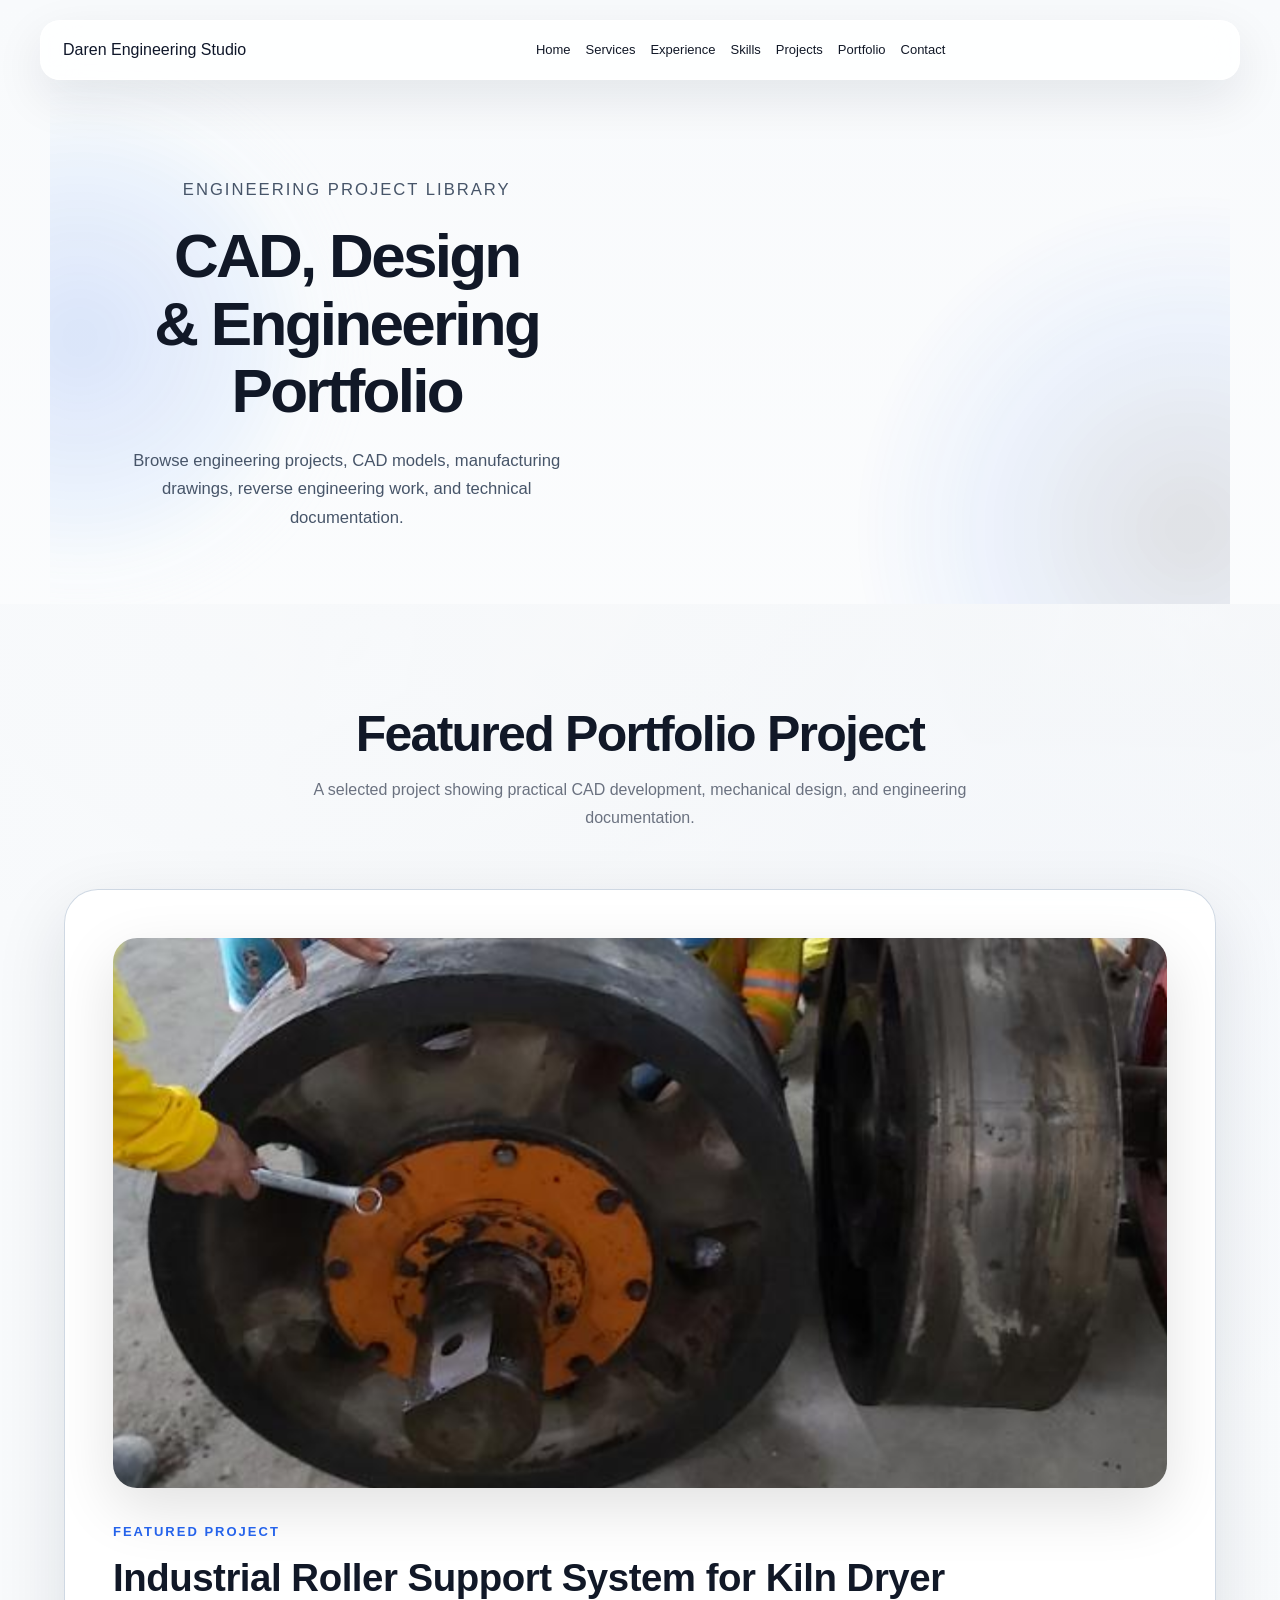
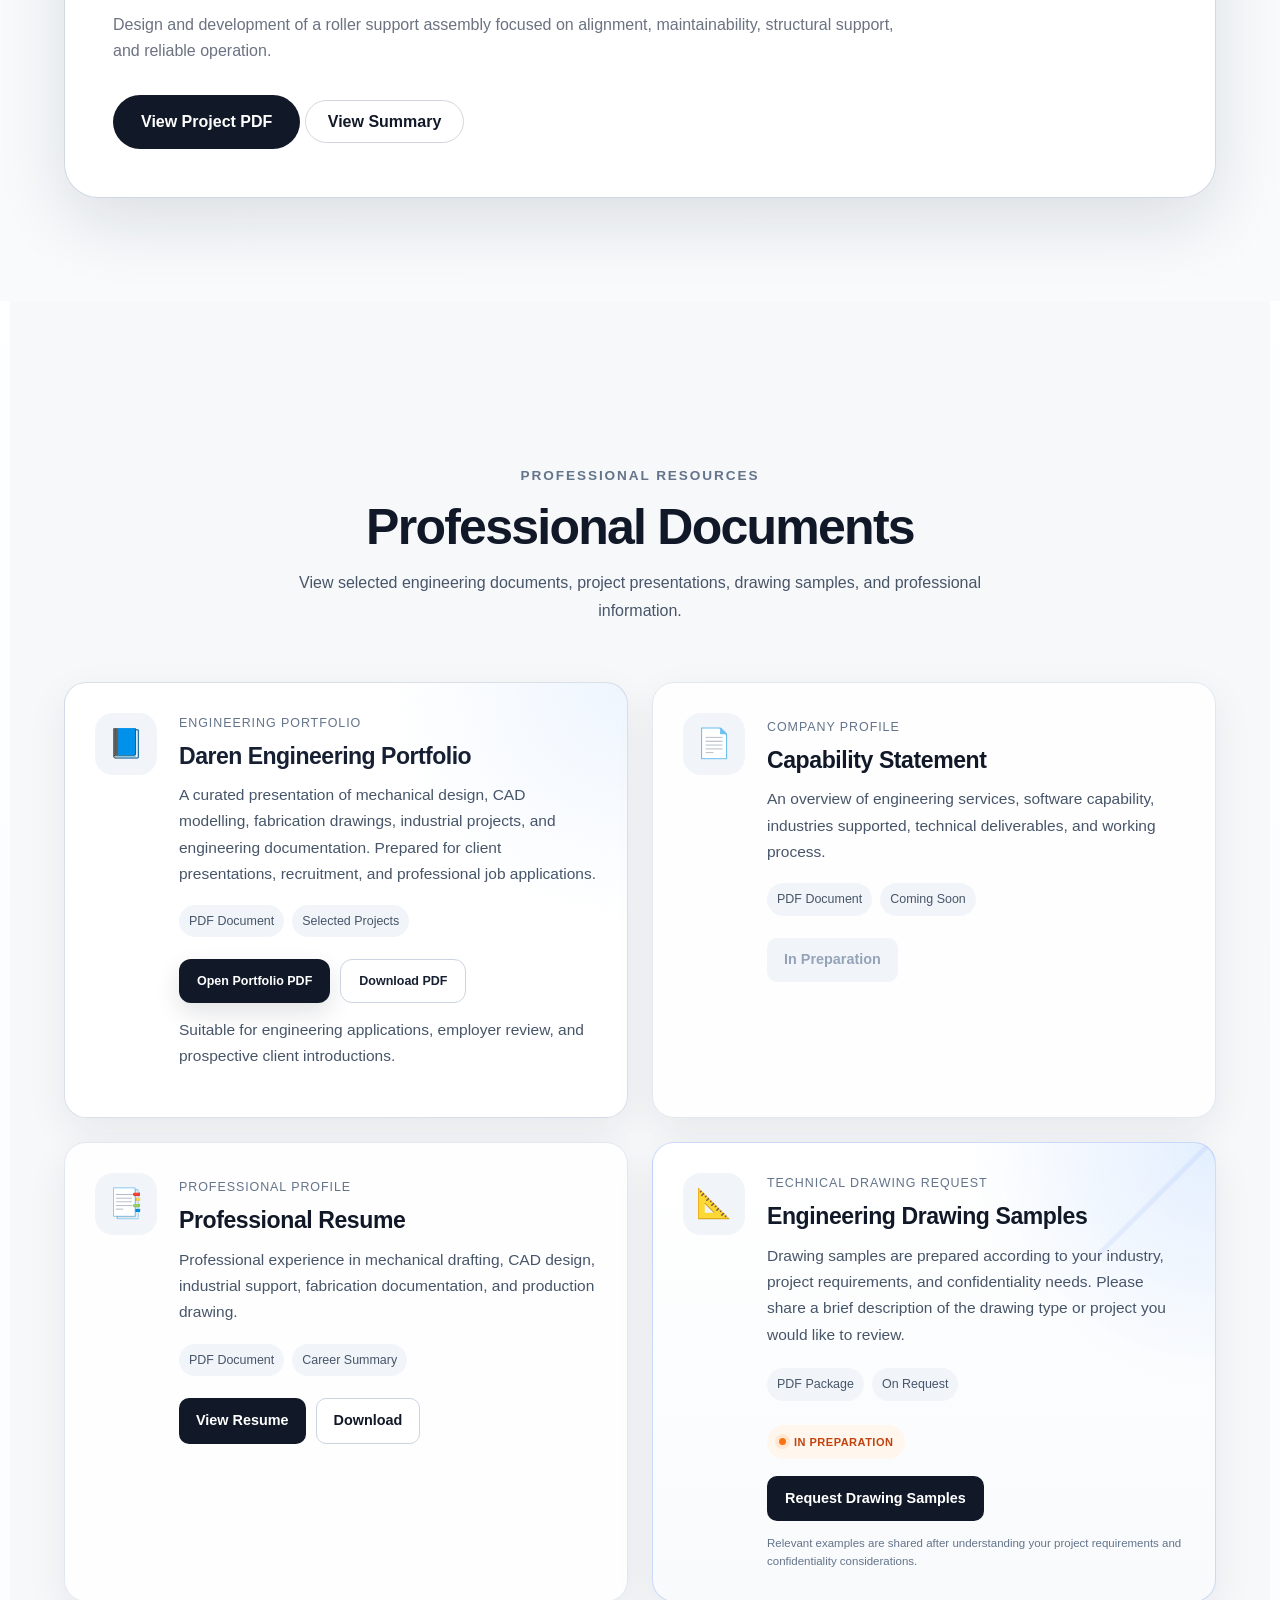
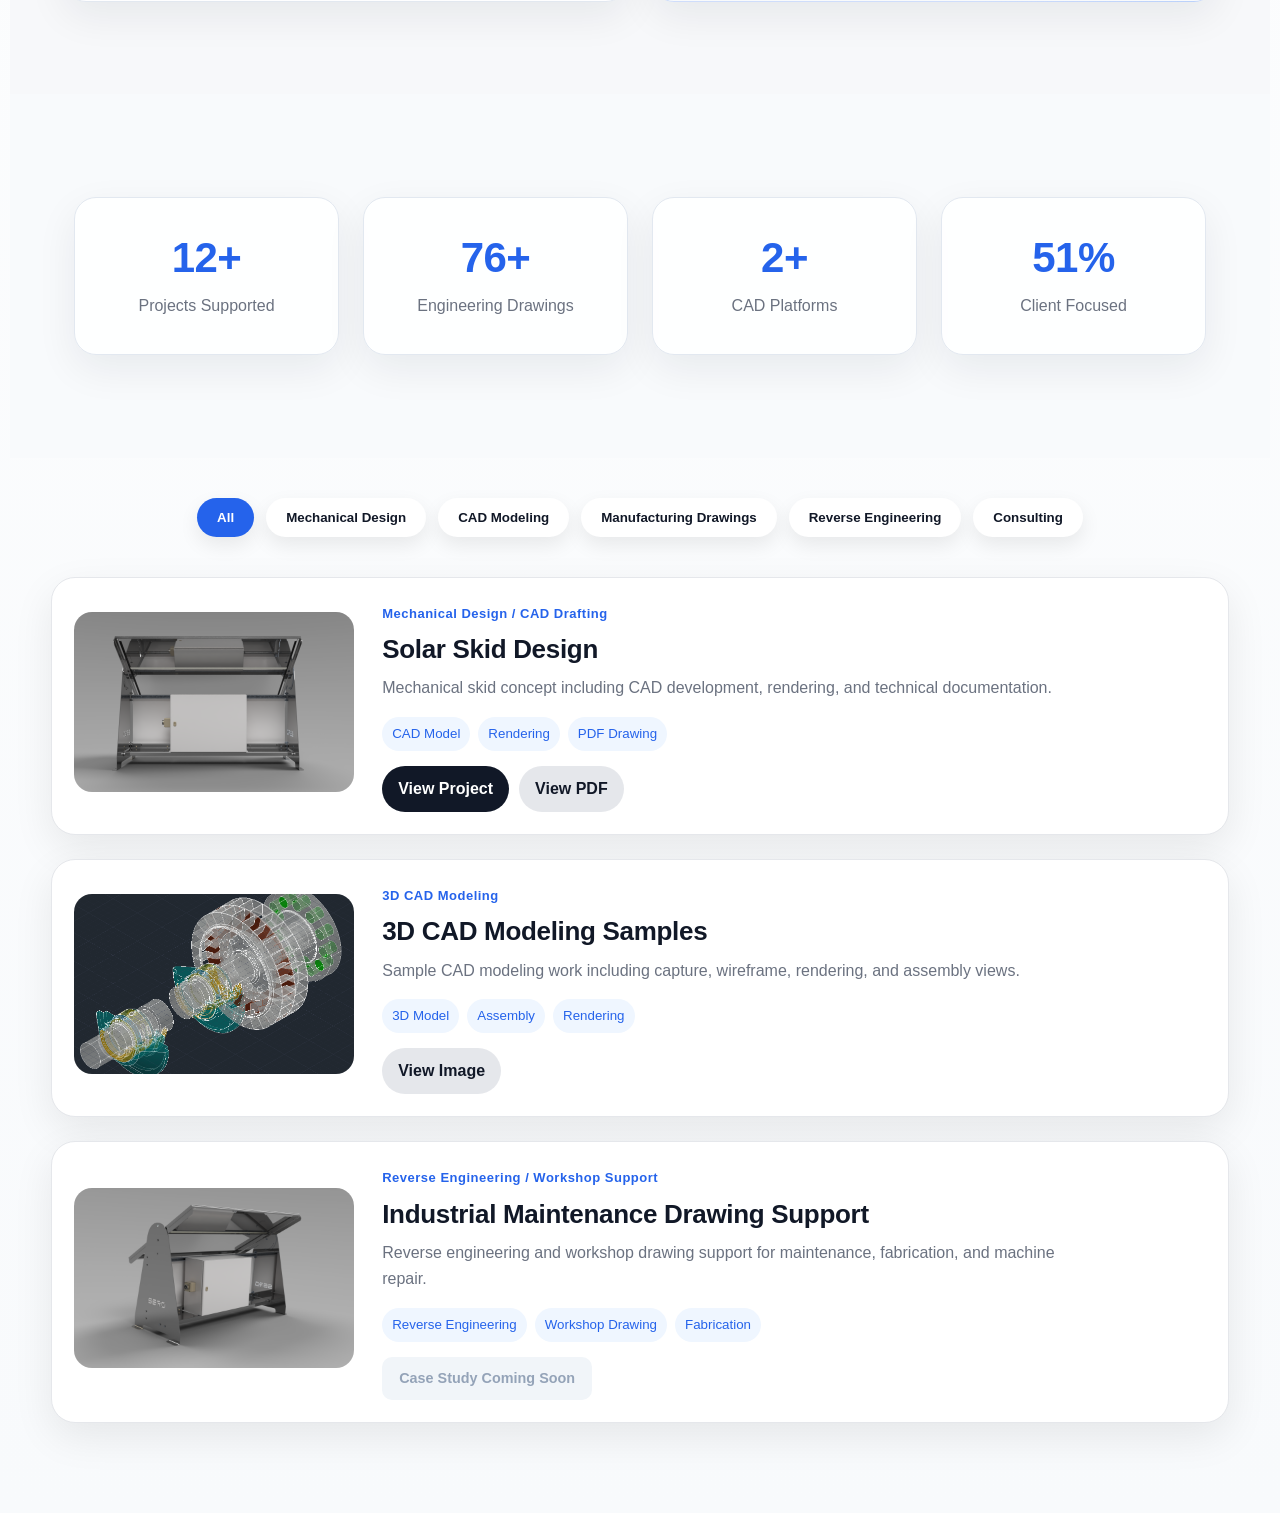
==== commit 111660d1: "Add files via upload" ====
--- a/portfolio.html
+++ b/portfolio.html
@@ -3,513 +3,433 @@
 <head>
     <meta charset="UTF-8">
     <meta name="viewport" content="width=device-width, initial-scale=1.0">
-
-    <meta
-        name="description"
-        content="Explore mechanical design, CAD modelling, fabrication drawings, reverse engineering projects, and professional engineering documents by Daren Sombilon."
-    >
-    <meta name="author" content="Daren Sombilon">
-    <meta name="robots" content="index, follow">
-    <meta name="theme-color" content="#0f172a">
-
-    <title>Engineering Portfolio | Daren Engineering Studio</title>
-
-    <link
-        rel="canonical"
-        href="https://3dsdaren.github.io/daren-engineering-portfolio/portfolio.html"
-    >
-    <link rel="icon" type="image/png" href="assets/images/favicon.png">
-    <link rel="apple-touch-icon" href="assets/images/favicon.png">
+    <title>Portfolio | Daren Engineering Studio</title>
+
     <link rel="stylesheet" href="css/style.css">
 </head>
 
 <body>
 
 <header class="navbar" id="navbar">
-    <a class="logo" href="index.html#home" aria-label="Daren Engineering Studio home">
-        <div class="logo-mark">DS</div>
-
-        <div class="logo-text">
-            <strong>DAREN</strong>
-            <small>Engineering Studio</small>
-        </div>
-    </a>
-
-    <nav aria-label="Main Navigation">
+
+    <div class="logo">
+        Daren Engineering Studio
+    </div>
+
+    <nav>
         <a href="index.html#home">Home</a>
         <a href="index.html#services">Services</a>
         <a href="index.html#industrial-experience">Experience</a>
         <a href="index.html#skills">Skills</a>
         <a href="index.html#case-study">Projects</a>
-        <a href="portfolio.html" aria-current="page">Portfolio</a>
-        <a href="#documents">Documents</a>
+        <a href="portfolio.html">Portfolio</a>
         <a href="index.html#contact">Contact</a>
     </nav>
 
-    <a href="request.html" class="btn-primary">
-        Request Design Service
-    </a>
 </header>
 
-<main>
-
-    <!-- PORTFOLIO HERO -->
-    <section class="hero portfolio-hero" aria-labelledby="portfolio-title">
-        <div class="hero-content">
-            <p class="section-tag">ENGINEERING PROJECT LIBRARY</p>
-
-            <h1 id="portfolio-title">CAD, Design &amp; Engineering Portfolio</h1>
+<section class="hero portfolio-hero">
+
+    <div class="hero-content">
+
+        <p class="section-tag">
+            ENGINEERING PROJECT LIBRARY
+        </p>
+
+        <h1>
+            CAD, Design & Engineering Portfolio
+        </h1>
+
+        <p>
+            Browse engineering projects, CAD models,
+            manufacturing drawings, reverse engineering work,
+            and technical documentation.
+        </p>
+
+    </div>
+
+</section>
+
+<section class="section case-study-section">
+    <div class="section-title">
+        <h2>Featured Portfolio Project</h2>
+        <p>
+            A selected project showing practical CAD development,
+            mechanical design, and engineering documentation.
+        </p>
+    </div>
+
+    <div class="case-study-card">
+
+        <div class="case-study-header">
+            <div class="case-study-image">
+                <img src="assets/images/roller-support-kiln-dryer.jpg"
+                     alt="Industrial Roller Support System for Kiln Dryer">
+            </div>
+
+            <span>FEATURED PROJECT</span>
+
+            <h3>Industrial Roller Support System for Kiln Dryer</h3>
 
             <p>
-                Browse engineering projects, CAD models, manufacturing drawings,
-                reverse engineering work, and technical documentation.
+                Design and development of a roller support assembly focused on
+                alignment, maintainability, structural support, and reliable operation.
             </p>
-
-            <div class="hero-buttons">
-                <a href="#projects" class="btn-primary">Browse Projects</a>
-                <a href="#documents" class="btn-secondary">View Documents</a>
-            </div>
-        </div>
-    </section>
-
-    <!-- FEATURED PROJECT -->
-    <section
-        class="section case-study-section"
-        id="featured-project"
-        aria-labelledby="featured-project-title"
-    >
-        <div class="section-title">
-            <h2 id="featured-project-title">Featured Portfolio Project</h2>
-
-            <p>
-                A selected project showing practical CAD development,
-                mechanical design, and engineering documentation.
-            </p>
-        </div>
-
-        <article class="case-study-card">
-            <div class="case-study-header">
-                <div class="case-study-image">
-                    <img
-                        src="assets/images/roller-support-kiln-dryer.jpg"
-                        alt="Industrial roller support system designed for a kiln dryer"
-                        loading="lazy"
-                    >
-                </div>
-
-                <span>FEATURED PROJECT</span>
-
-                <h3>Industrial Roller Support System for Kiln Dryer</h3>
+        </div>
+
+        <div class="case-study-actions">
+            <a href="assets/files/Roller-Support-Kiln-Dryer.pdf"
+               class="btn-primary"
+               target="_blank">
+                View Project PDF
+            </a>
+
+            <a href="index.html#case-study"
+               class="btn-secondary">
+                View Summary
+            </a>
+        </div>
+
+    </div>
+</section>
+
+<!-- PROFESSIONAL DOCUMENTS -->
+<section class="professional-documents" id="documents">
+    <div class="section-heading">
+        <span class="section-label">PROFESSIONAL RESOURCES</span>
+        <h2>Professional Documents</h2>
+        <p>
+            View selected engineering documents, project presentations,
+            drawing samples, and professional information.
+        </p>
+    </div>
+
+    <div class="document-grid">
+
+        <!-- ENGINEERING PORTFOLIO -->
+        <article class="document-card portfolio-document-card">
+            <div class="document-icon">📘</div>
+
+            <div class="document-content">
+                <span class="document-type">Engineering Portfolio</span>
+                <h3>Daren Engineering Portfolio</h3>
 
                 <p>
-                    Design and development of a roller support assembly focused on
-                    alignment, maintainability, structural support, and reliable operation.
-                </p>
-            </div>
-
-            <div class="case-study-actions">
-                <a
-                    href="assets/files/Roller-Support-Kiln-Dryer.pdf"
-                    class="btn-primary"
-                    target="_blank"
-                    rel="noopener noreferrer"
-                >
-                    View Project PDF
-                </a>
-
-                <a href="index.html#case-study" class="btn-secondary">
-                    View Project Summary
-                </a>
-            </div>
-        </article>
-    </section>
-
-    <!-- PROFESSIONAL DOCUMENTS -->
-    <section
-        class="professional-documents"
-        id="documents"
-        aria-labelledby="documents-title"
-    >
-        <div class="section-heading">
-            <span class="section-label">PROFESSIONAL RESOURCES</span>
-
-            <h2 id="documents-title">Professional Documents</h2>
-
-            <p>
-                View selected engineering documents, project presentations,
-                drawing samples, and professional information.
-            </p>
-        </div>
-
-        <div class="document-grid">
-
-            <article class="document-card">
-                <div class="document-icon" aria-hidden="true">📘</div>
-
-                <div class="document-content">
-                    <span class="document-type">Engineering Portfolio</span>
-                    <h3>Daren Engineering Portfolio</h3>
-
-                    <p>
-                        A curated presentation of mechanical design, CAD modelling,
-                        fabrication drawings, industrial projects, and engineering
-                        documentation.
-                    </p>
-
-                    <div class="document-meta">
-                        <span>PDF Document</span>
-                        <span>Selected Projects</span>
-                    </div>
-
-                    <div class="document-actions">
-                        <a
-                            href="assets/files/Daren-Sombilon-Engineering-Portfolio.pdf"
-                            class="btn-primary"
-                            target="_blank"
-                            rel="noopener noreferrer"
-                        >
-                            View Portfolio
-                        </a>
-
-                        <a
-                            href="assets/files/Daren-Sombilon-Engineering-Portfolio.pdf"
-                            class="btn-secondary"
-                            download
-                        >
-                            Download PDF
-                        </a>
-                    </div>
-                </div>
-            </article>
-
-            <article class="document-card">
-                <div class="document-icon" aria-hidden="true">📄</div>
-
-                <div class="document-content">
-                    <span class="document-type">Company Profile</span>
-                    <h3>Capability Statement</h3>
-
-                    <p>
-                        An overview of engineering services, software capability,
-                        industries supported, technical deliverables, and working process.
-                    </p>
-
-                    <div class="document-meta">
-                        <span>PDF Document</span>
-                        <span>Coming Soon</span>
-                    </div>
-
-                    <div class="document-actions">
-                        <span class="btn-disabled" aria-disabled="true">
-                            In Preparation
-                        </span>
-                    </div>
-                </div>
-            </article>
-
-            <article class="document-card">
-                <div class="document-icon" aria-hidden="true">📑</div>
-
-                <div class="document-content">
-                    <span class="document-type">Professional Profile</span>
-                    <h3>Professional Resume</h3>
-
-                    <p>
-                        Professional experience in mechanical drafting, CAD design,
-                        industrial support, fabrication documentation, and production drawings.
-                    </p>
-
-                    <div class="document-meta">
-                        <span>PDF Document</span>
-                        <span>Career Summary</span>
-                    </div>
-
-                    <div class="document-actions">
-                        <a
-                            href="assets/files/resume/Daren-Sombilon-Resume.pdf"
-                            class="btn-primary"
-                            target="_blank"
-                            rel="noopener noreferrer"
-                        >
-                            View Resume
-                        </a>
-
-                        <a
-                            href="assets/files/CV.pdf"
-                            class="btn-secondary"
-                            download
-                        >
-                            Download
-                        </a>
-                    </div>
-                </div>
-            </article>
-
-            <article class="document-card">
-                <div class="document-icon" aria-hidden="true">📚</div>
-
-                <div class="document-content">
-                    <span class="document-type">Technical Samples</span>
-                    <h3>Engineering Drawing Samples</h3>
-
-                    <p>
-                        Selected examples of general arrangement drawings,
-                        fabrication details, CAD models, assemblies, and documentation.
-                    </p>
-
-                    <div class="document-meta">
-                        <span>PDF Package</span>
-                        <span>Drawing Samples</span>
-                    </div>
-
-                    <div class="document-actions">
-                        <a
-                            href="assets/files/Drawing-Sample-Portfolio.pdf"
-                            class="btn-primary"
-                            target="_blank"
-                            rel="noopener noreferrer"
-                        >
-                            View Samples
-                        </a>
-
-                        <a
-                            href="assets/files/Drawing-Sample-Portfolio.pdf"
-                            class="btn-secondary"
-                            download
-                        >
-                            Download
-                        </a>
-                    </div>
-                </div>
-            </article>
-
-        </div>
-    </section>
-
-    <!-- PORTFOLIO STATISTICS -->
-    <section class="stats-section section" aria-label="Portfolio statistics">
-        <div class="stats-grid">
-            <div class="stat-card">
-                <h3><span class="counter" data-target="25">0</span>+</h3>
-                <p>Projects Supported</p>
-            </div>
-
-            <div class="stat-card">
-                <h3><span class="counter" data-target="150">0</span>+</h3>
-                <p>Engineering Drawings</p>
-            </div>
-
-            <div class="stat-card">
-                <h3><span class="counter" data-target="5">0</span>+</h3>
-                <p>CAD Platforms</p>
-            </div>
-
-            <div class="stat-card">
-                <h3><span class="counter" data-target="100">0</span>%</h3>
-                <p>Client Focused</p>
-            </div>
-        </div>
-    </section>
-
-    <!-- PROJECT FILTERS -->
-    <section
-        class="portfolio-filters"
-        aria-label="Filter portfolio projects"
-    >
-        <button class="filter-btn active" type="button" data-filter="all">
-            All
-        </button>
-
-        <button class="filter-btn" type="button" data-filter="mechanical">
-            Mechanical Design
-        </button>
-
-        <button class="filter-btn" type="button" data-filter="cad">
-            CAD Modeling
-        </button>
-
-        <button class="filter-btn" type="button" data-filter="drawings">
-            Manufacturing Drawings
-        </button>
-
-        <button class="filter-btn" type="button" data-filter="reverse">
-            Reverse Engineering
-        </button>
-
-        <button class="filter-btn" type="button" data-filter="consulting">
-            Consulting
-        </button>
-    </section>
-
-    <!-- PROJECT LIST -->
-    <section
-        class="project-list"
-        id="projects"
-        aria-labelledby="projects-title"
-    >
-        <div class="section-title">
-            <h2 id="projects-title">Selected Engineering Projects</h2>
-
-            <p>
-                Explore selected mechanical design, CAD modelling,
-                drafting, and reverse engineering work.
-            </p>
-        </div>
-
-        <article
-            class="project-list-item"
-            data-category="mechanical cad drawings"
-        >
-            <div class="project-list-image">
-                <img
-                    src="assets/images/portfolio/skid-rendering.jpg"
-                    alt="Rendered view of the Solar Skid Design"
-                    loading="lazy"
-                >
-            </div>
-
-            <div class="project-list-content">
-                <span class="project-category">
-                    Mechanical Design / CAD Drafting
-                </span>
-
-                <h3>Solar Skid Design</h3>
-
-                <p>
-                    Mechanical skid concept including CAD development,
-                    rendering, and technical documentation.
-                </p>
-
-                <div class="project-tags">
-                    <small>CAD Model</small>
-                    <small>Rendering</small>
-                    <small>PDF Drawing</small>
-                </div>
-
-                <div class="project-actions">
-                    <a href="solar-skid-case-study.html">
-                        View Project
-                    </a>
-
+                    A curated presentation of mechanical design, CAD modelling,
+                    fabrication drawings, industrial projects, and engineering
+                    documentation. Prepared for client presentations, recruitment,
+                    and professional job applications.
+                </p>
+
+                <div class="document-meta">
+                    <span>PDF Document</span>
+                    <span>Selected Projects</span>
+                </div>
+
+                <div class="document-actions portfolio-file-actions">
                     <a
-                        href="assets/files/Solar-Skid-Rendering.pdf"
+                        href="assets/files/portfolio/Daren-Sombilon-Engineering-Portfolio.pdf"
                         target="_blank"
                         rel="noopener noreferrer"
+                        class="btn-primary portfolio-file-link"
+                        data-file-candidates="assets/files/portfolio/Daren-Sombilon-Engineering-Portfolio.pdf|assets/files/Daren-Sombilon-Engineering-Portfolio.pdf|assets/files/Engineering-Portfolio.pdf|assets/files/Drawing-Sample-Portfolio.pdf"
                     >
-                        View PDF
+                        Open Portfolio PDF
                     </a>
-                </div>
+
+                    <a
+                        href="assets/files/portfolio/Daren-Sombilon-Engineering-Portfolio.pdf"
+                        download="Daren-Sombilon-Engineering-Portfolio.pdf"
+                        class="btn-secondary portfolio-file-link"
+                        data-file-candidates="assets/files/portfolio/Daren-Sombilon-Engineering-Portfolio.pdf|assets/files/Daren-Sombilon-Engineering-Portfolio.pdf|assets/files/Engineering-Portfolio.pdf|assets/files/Drawing-Sample-Portfolio.pdf"
+                    >
+                        Download PDF
+                    </a>
+                </div>
+
+                <p class="portfolio-purpose-note">
+                    Suitable for engineering applications, employer review,
+                    and prospective client introductions.
+                </p>
             </div>
         </article>
 
-        <article
-            class="project-list-item"
-            data-category="cad mechanical"
-        >
-            <div class="project-list-image">
-                <img
-                    src="assets/images/portfolio/3d-cad.jpg"
-                    alt="Three-dimensional CAD modelling sample"
-                    loading="lazy"
-                >
-            </div>
-
-            <div class="project-list-content">
-                <span class="project-category">3D CAD Modeling</span>
-
-                <h3>3D CAD Modeling Samples</h3>
+        <!-- CAPABILITY STATEMENT -->
+        <article class="document-card">
+            <div class="document-icon">📄</div>
+
+            <div class="document-content">
+                <span class="document-type">Company Profile</span>
+                <h3>Capability Statement</h3>
 
                 <p>
-                    Sample CAD modelling work including capture,
-                    wireframe, rendering, and assembly views.
-                </p>
-
-                <div class="project-tags">
-                    <small>3D Model</small>
-                    <small>Assembly</small>
-                    <small>Rendering</small>
-                </div>
-
-                <div class="project-actions">
+                    An overview of engineering services, software capability,
+                    industries supported, technical deliverables, and working process.
+                </p>
+
+                <div class="document-meta">
+                    <span>PDF Document</span>
+                    <span>Coming Soon</span>
+                </div>
+
+                <div class="document-actions">
+                    <span class="btn-disabled">In Preparation</span>
+                </div>
+            </div>
+        </article>
+
+        <!-- RESUME -->
+        <article class="document-card">
+            <div class="document-icon">📑</div>
+
+            <div class="document-content">
+                <span class="document-type">Professional Profile</span>
+                <h3>Professional Resume</h3>
+
+                <p>
+                    Professional experience in mechanical drafting, CAD design,
+                    industrial support, fabrication documentation, and production drawing.
+                </p>
+
+                <div class="document-meta">
+                    <span>PDF Document</span>
+                    <span>Career Summary</span>
+                </div>
+
+                <div class="document-actions">
                     <a
-                        href="assets/images/portfolio/3d-cad.jpg"
+                        href="assets/files/resume/Daren-Sombilon-Resume.pdf"
                         target="_blank"
                         rel="noopener noreferrer"
+                        class="btn-primary"
                     >
-                        View Image
+                        View Resume
                     </a>
+
+                    <a
+                        href="assets/files/resume/Daren-Sombilon-Resume.pdf"
+                        download
+                        class="btn-secondary"
+                    >
+                        Download
+                    </a>
                 </div>
             </div>
         </article>
 
-        <article
-            class="project-list-item"
-            data-category="reverse drawings consulting"
-        >
-            <div class="project-list-image">
-                <img
-                    src="assets/images/portfolio/rendering.jpg"
-                    alt="Industrial maintenance drawing support project"
-                    loading="lazy"
-                >
-            </div>
-
-            <div class="project-list-content">
-                <span class="project-category">
-                    Reverse Engineering / Workshop Support
-                </span>
-
-                <h3>Industrial Maintenance Drawing Support</h3>
+        <!-- DRAWING SAMPLES — REQUEST BASED -->
+        <article class="document-card document-card-request">
+            <div class="document-icon">📐</div>
+
+            <div class="document-content">
+                <span class="document-type">Technical Drawing Request</span>
+                <h3>Engineering Drawing Samples</h3>
 
                 <p>
-                    Reverse engineering and workshop drawing support
-                    for maintenance, fabrication, and machine repair.
-                </p>
-
-                <div class="project-tags">
-                    <small>Reverse Engineering</small>
-                    <small>Workshop Drawing</small>
-                    <small>Fabrication</small>
-                </div>
-
-                <div class="project-actions">
-                    <span class="btn-disabled" aria-disabled="true">
-                        Case Study Coming Soon
-                    </span>
-                </div>
+                    Drawing samples are prepared according to your industry,
+                    project requirements, and confidentiality needs.
+                    Please share a brief description of the drawing type or project
+                    you would like to review.
+                </p>
+
+                <div class="document-meta">
+                    <span>PDF Package</span>
+                    <span>On Request</span>
+                </div>
+
+                <div class="document-preparation-status">
+                    <span class="document-status-dot" aria-hidden="true"></span>
+                    In Preparation
+                </div>
+
+                <div class="document-actions document-request-actions">
+                    <a
+                        href="request.html"
+                        class="btn-primary"
+                    >
+                        Request Drawing Samples
+                    </a>
+                </div>
+
+                <p class="document-confidentiality-note">
+                    Relevant examples are shared after understanding your
+                    project requirements and confidentiality considerations.
+                </p>
             </div>
         </article>
-    </section>
-
-</main>
-
-<footer>
-    <h3>Daren Engineering Studio</h3>
-
-    <p>
-        Mechanical Design • Reverse Engineering • Industrial Support • Digital Solutions
-    </p>
-
-    <p>
-        Email:
-        <a href="mailto:daren.sombilon@gmail.com">
-            daren.sombilon@gmail.com
-        </a>
-    </p>
-
-    <p>© 2026 Daren Engineering Studio. All Rights Reserved.</p>
-</footer>
-
-<button
-    id="backToTop"
-    class="back-to-top"
-    type="button"
-    aria-label="Back to top"
->
-    ↑
-</button>
+
+    </div>
+</section>
+
+<section class="stats-section section">
+    <div class="stats-grid">
+
+        <div class="stat-card">
+            <h3>
+                <span class="counter" data-target="25">0</span>+
+            </h3>
+            <p>Projects Supported</p>
+        </div>
+
+        <div class="stat-card">
+            <h3>
+                <span class="counter" data-target="150">0</span>+
+            </h3>
+            <p>Engineering Drawings</p>
+        </div>
+
+        <div class="stat-card">
+            <h3>
+                <span class="counter" data-target="5">0</span>+
+            </h3>
+            <p>CAD Platforms</p>
+        </div>
+
+        <div class="stat-card">
+            <h3>
+                <span class="counter" data-target="100">0</span>%
+            </h3>
+            <p>Client Focused</p>
+        </div>
+
+    </div>
+</section>
+
+<section class="portfolio-filters">
+    <button class="filter-btn active" data-filter="all">All</button>
+    <button class="filter-btn" data-filter="mechanical">Mechanical Design</button>
+    <button class="filter-btn" data-filter="cad">CAD Modeling</button>
+    <button class="filter-btn" data-filter="drawings">Manufacturing Drawings</button>
+    <button class="filter-btn" data-filter="reverse">Reverse Engineering</button>
+    <button class="filter-btn" data-filter="consulting">Consulting</button>
+</section>
+
+<section class="project-list">
+
+    <article class="project-list-item" data-category="mechanical cad drawings">
+        <div class="project-list-image">
+            <img src="assets/images/portfolio/skid-rendering.jpg" alt="Solar Skid Design">
+        </div>
+
+        <div class="project-list-content">
+            <span class="project-category">Mechanical Design / CAD Drafting</span>
+            <h3>Solar Skid Design</h3>
+            <p>
+                Mechanical skid concept including CAD development,
+                rendering, and technical documentation.
+            </p>
+
+            <div class="project-tags">
+                <small>CAD Model</small>
+                <small>Rendering</small>
+                <small>PDF Drawing</small>
+            </div>
+
+            <div class="project-actions">
+                <a href="solar-skid-case-study.html">View Project</a>
+                <a href="assets/files/Solar-Skid-Rendering.pdf" target="_blank">View PDF</a>
+            </div>
+        </div>
+    </article>
+
+    <article class="project-list-item" data-category="cad mechanical">
+        <div class="project-list-image">
+            <img src="assets/images/portfolio/3d-cad.jpg" alt="3D CAD Modeling Samples">
+        </div>
+
+        <div class="project-list-content">
+            <span class="project-category">3D CAD Modeling</span>
+            <h3>3D CAD Modeling Samples</h3>
+            <p>
+                Sample CAD modeling work including capture,
+                wireframe, rendering, and assembly views.
+            </p>
+
+            <div class="project-tags">
+                <small>3D Model</small>
+                <small>Assembly</small>
+                <small>Rendering</small>
+            </div>
+
+            <div class="project-actions">
+                <a href="assets/images/portfolio/3d-cad.jpg" target="_blank">View Image</a>
+            </div>
+        </div>
+    </article>
+
+    <article class="project-list-item" data-category="reverse drawings consulting">
+        <div class="project-list-image">
+            <img src="assets/images/portfolio/rendering.jpg" alt="Industrial Maintenance Drawing Support">
+        </div>
+
+        <div class="project-list-content">
+            <span class="project-category">Reverse Engineering / Workshop Support</span>
+            <h3>Industrial Maintenance Drawing Support</h3>
+            <p>
+                Reverse engineering and workshop drawing support
+                for maintenance, fabrication, and machine repair.
+            </p>
+
+            <div class="project-tags">
+                <small>Reverse Engineering</small>
+                <small>Workshop Drawing</small>
+                <small>Fabrication</small>
+            </div>
+
+            <div class="project-actions">
+                <span class="btn-disabled">Case Study Coming Soon</span>
+            </div>
+        </div>
+    </article>
+
+</section>
 
 <script src="js/main.js"></script>
+
+
+<script>
+(() => {
+    const links = document.querySelectorAll(".portfolio-file-link[data-file-candidates]");
+    if (!links.length) return;
+
+    const resolved = new Map();
+
+    async function findExistingPath(candidates) {
+        const key = candidates.join("|");
+        if (resolved.has(key)) return resolved.get(key);
+
+        for (const path of candidates) {
+            try {
+                const response = await fetch(path, {
+                    method: "HEAD",
+                    cache: "no-store"
+                });
+
+                if (response.ok) {
+                    resolved.set(key, path);
+                    return path;
+                }
+            } catch (_) {
+                // Continue to the next known legacy location.
+            }
+        }
+
+        const fallback = candidates[0];
+        resolved.set(key, fallback);
+        return fallback;
+    }
+
+    links.forEach(async (link) => {
+        const candidates = link.dataset.fileCandidates
+            .split("|")
+            .map((item) => item.trim())
+            .filter(Boolean);
+
+        const path = await findExistingPath(candidates);
+        link.href = path;
+    });
+})();
+</script>
 
 </body>
 </html>
--- a/css/style.css
+++ b/css/style.css
@@ -6424,3 +6424,295 @@
     }
 }
 
+/* =========================================================
+   DAREN ENGINEERING STUDIO — V8 DRAWING SAMPLE REQUEST
+   Request-based Engineering Drawing Samples treatment.
+   Keep this block at the END of style.css.
+========================================================= */
+
+/* ---------- SHARED REQUEST CARD VISUAL ---------- */
+
+.drawing-request-card,
+.document-card-request {
+    position: relative;
+    overflow: hidden;
+    border-color: rgba(37, 99, 235, 0.22);
+    background:
+        radial-gradient(
+            circle at 100% 0%,
+            rgba(219, 234, 254, 0.78),
+            transparent 34%
+        ),
+        linear-gradient(
+            180deg,
+            rgba(255, 255, 255, 0.98),
+            rgba(248, 250, 252, 0.98)
+        );
+}
+
+.drawing-request-card::before,
+.document-card-request::before {
+    content: "";
+    position: absolute;
+    top: 0;
+    right: 0;
+    width: 118px;
+    height: 118px;
+    pointer-events: none;
+    background:
+        linear-gradient(
+            135deg,
+            transparent 46%,
+            rgba(37, 99, 235, 0.08) 47%,
+            rgba(37, 99, 235, 0.08) 49%,
+            transparent 50%
+        );
+}
+
+.drawing-request-card:hover,
+.document-card-request:hover {
+    border-color: rgba(37, 99, 235, 0.38);
+    box-shadow:
+        0 26px 68px rgba(15, 23, 42, 0.11),
+        0 0 0 1px rgba(37, 99, 235, 0.04);
+}
+
+/* ---------- HOMEPAGE DOCUMENT CARD ---------- */
+
+.document-request-meta {
+    display: flex;
+    flex-wrap: wrap;
+    gap: 8px;
+    margin-top: auto;
+    margin-bottom: 14px;
+}
+
+.document-request-meta span {
+    display: inline-flex;
+    align-items: center;
+    min-height: 30px;
+    padding: 6px 11px;
+    border-radius: 999px;
+    background: #f1f5f9;
+    color: #475569;
+    font-size: 11px;
+    font-weight: 500;
+}
+
+.drawing-request-card .document-status {
+    margin-top: 0;
+}
+
+.document-request-note {
+    display: block;
+    margin-top: 13px;
+    color: #64748b;
+    font-size: 11.5px;
+    line-height: 1.55;
+}
+
+/* ---------- PORTFOLIO DOCUMENT CARD ---------- */
+
+.document-card-request .document-content {
+    display: flex;
+    flex-direction: column;
+    min-height: 100%;
+}
+
+.document-card-request .document-content > p {
+    margin-bottom: 20px;
+}
+
+.document-preparation-status {
+    width: fit-content;
+    display: inline-flex;
+    align-items: center;
+    gap: 8px;
+    margin-top: 2px;
+    margin-bottom: 17px;
+    padding: 8px 12px;
+    border-radius: 999px;
+    background: #fff7ed;
+    color: #c2410c;
+    font-size: 11px;
+    font-weight: 600;
+    letter-spacing: 0.045em;
+    text-transform: uppercase;
+}
+
+.document-status-dot {
+    width: 7px;
+    height: 7px;
+    flex: 0 0 auto;
+    border-radius: 50%;
+    background: #f97316;
+    box-shadow: 0 0 0 4px rgba(249, 115, 22, 0.12);
+}
+
+.document-request-actions {
+    margin-top: auto;
+}
+
+.document-request-actions .btn-primary {
+    min-height: 44px;
+    display: inline-flex;
+    align-items: center;
+    justify-content: center;
+    padding: 11px 18px;
+    white-space: nowrap;
+}
+
+.document-confidentiality-note {
+    margin: 14px 0 0 !important;
+    color: #64748b !important;
+    font-size: 11.5px !important;
+    line-height: 1.55 !important;
+}
+
+/* Ensure card height and action placement remain balanced */
+.document-grid .document-card {
+    height: 100%;
+}
+
+.document-grid .document-content {
+    min-width: 0;
+}
+
+/* ---------- RESPONSIVE ---------- */
+
+@media (max-width: 640px) {
+    .document-request-actions,
+    .document-request-actions .btn-primary {
+        width: 100%;
+    }
+
+    .document-request-actions .btn-primary {
+        text-align: center;
+    }
+}
+
+/* =========================================================
+   DAREN ENGINEERING STUDIO — V9 PORTFOLIO FILE RETENTION
+   Keeps the Engineering Portfolio prominent for clients,
+   recruitment, and job applications.
+========================================================= */
+
+.portfolio-document-card {
+    border-color: rgba(148, 163, 184, 0.34);
+    background:
+        radial-gradient(
+            circle at 100% 0%,
+            rgba(219, 234, 254, 0.46),
+            transparent 34%
+        ),
+        rgba(255, 255, 255, 0.96);
+}
+
+.portfolio-document-card h3,
+.portfolio-document-card .document-content h3 {
+    color: #172033;
+    font-weight: 600;
+    letter-spacing: -0.022em;
+}
+
+.portfolio-document-card p,
+.portfolio-document-card .document-content > p {
+    color: #475569;
+    font-weight: 400;
+    line-height: 1.68;
+}
+
+.portfolio-file-actions {
+    display: flex;
+    flex-wrap: wrap;
+    align-items: center;
+    gap: 10px;
+    margin-top: auto;
+}
+
+.portfolio-file-actions .btn-primary,
+.portfolio-file-actions .btn-secondary {
+    min-height: 44px;
+    display: inline-flex;
+    align-items: center;
+    justify-content: center;
+    padding: 11px 18px;
+    border-radius: 12px;
+    font-size: 12.5px;
+    font-weight: 600;
+    line-height: 1;
+}
+
+.portfolio-file-actions .btn-primary {
+    background: #111827;
+    color: #ffffff;
+    box-shadow: 0 10px 25px rgba(15, 23, 42, 0.12);
+}
+
+.portfolio-file-actions .btn-secondary {
+    border: 1px solid #cbd5e1;
+    background: rgba(255, 255, 255, 0.90);
+    color: #172033;
+}
+
+.portfolio-file-actions .btn-primary:hover,
+.portfolio-file-actions .btn-secondary:hover {
+    transform: translateY(-2px);
+}
+
+.portfolio-file-actions .btn-primary:hover {
+    background: #1e293b;
+    box-shadow: 0 14px 30px rgba(15, 23, 42, 0.16);
+}
+
+.portfolio-file-actions .btn-secondary:hover {
+    border-color: #94a3b8;
+    background: #ffffff;
+}
+
+.portfolio-purpose-note {
+    display: block;
+    margin-top: 14px;
+    color: #64748b;
+    font-size: 11.5px;
+    font-weight: 400;
+    line-height: 1.55;
+}
+
+.home-document-card.portfolio-document-card {
+    min-height: 410px;
+}
+
+.document-card.portfolio-document-card .document-content {
+    display: flex;
+    flex-direction: column;
+    min-height: 100%;
+}
+
+/* Apple/Tesla-inspired restraint:
+   dark enough for confidence, but not excessively heavy. */
+.document-card h3,
+.home-document-card h3 {
+    font-weight: 600;
+}
+
+.document-card p,
+.home-document-card p {
+    font-weight: 400;
+}
+
+.document-meta span,
+.document-request-meta span,
+.document-type,
+.home-document-type {
+    font-weight: 500;
+}
+
+@media (max-width: 640px) {
+    .portfolio-file-actions,
+    .portfolio-file-actions .btn-primary,
+    .portfolio-file-actions .btn-secondary {
+        width: 100%;
+    }
+}
+
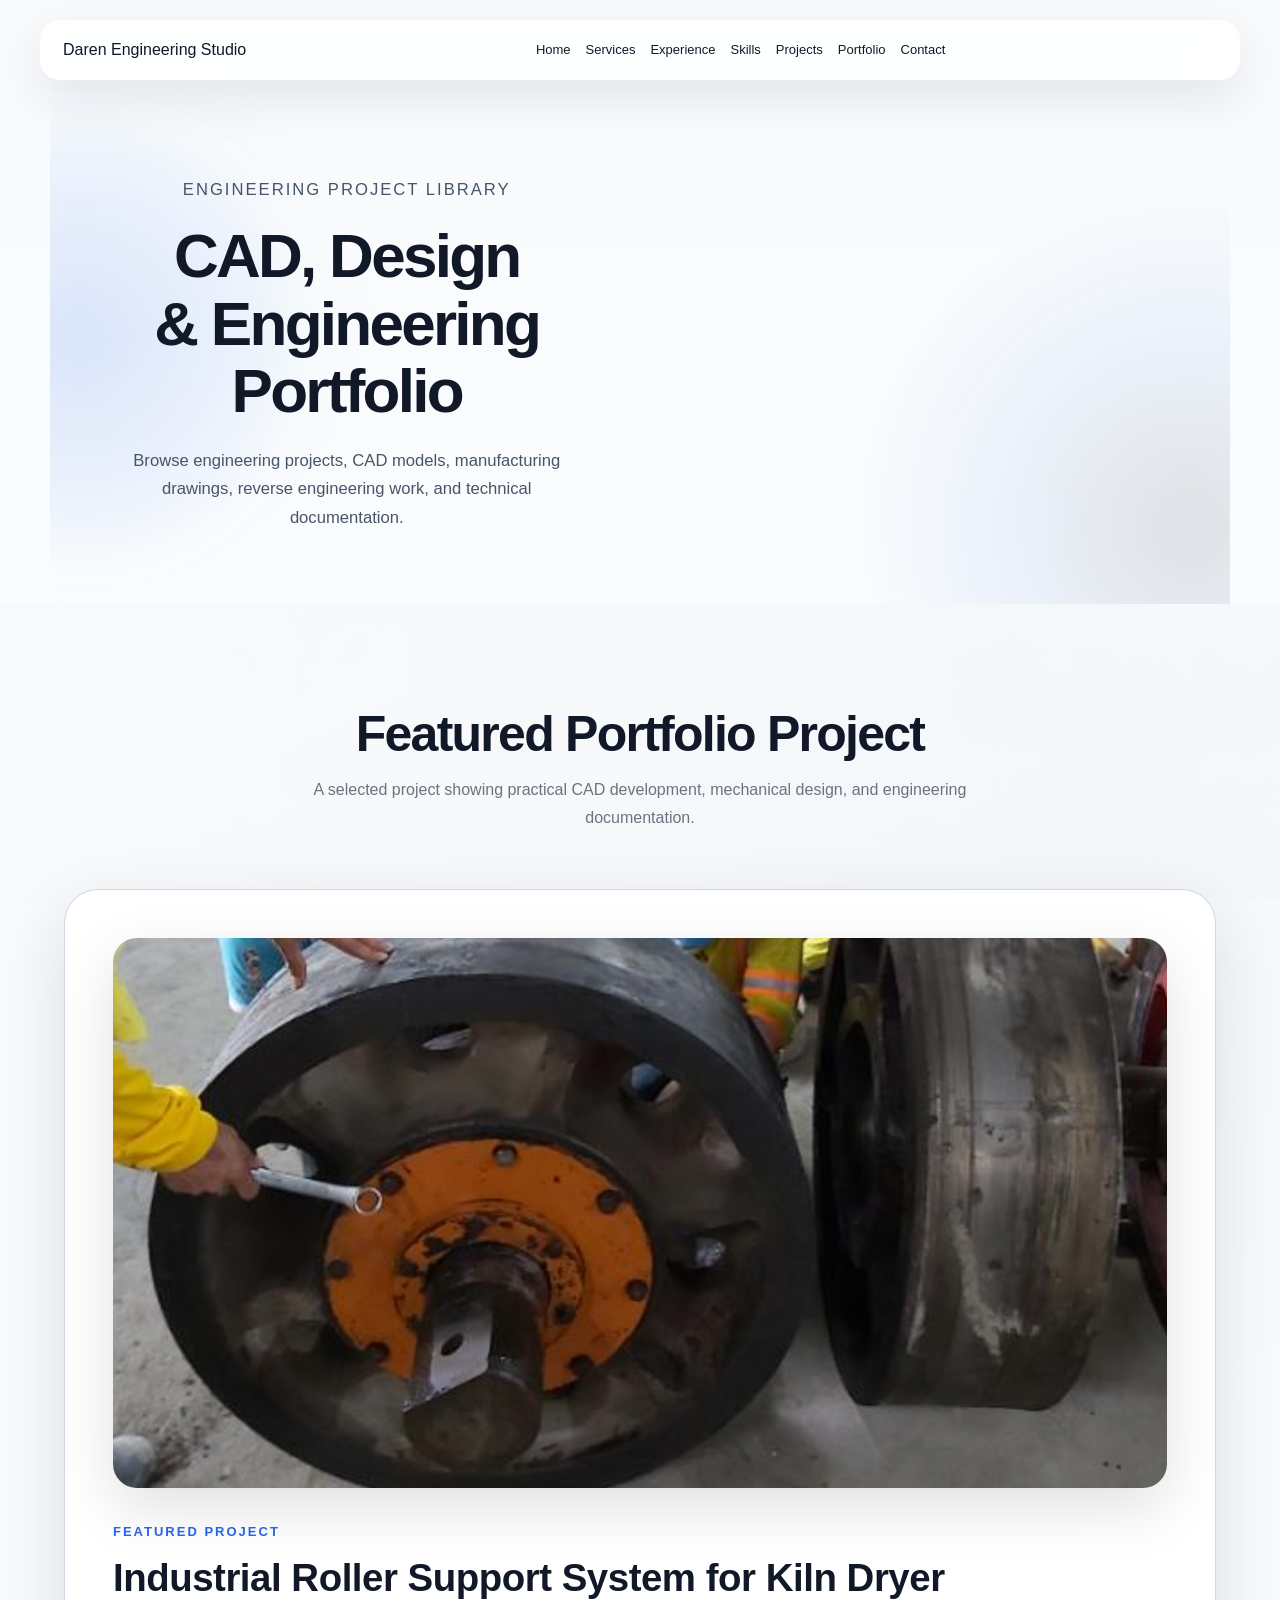
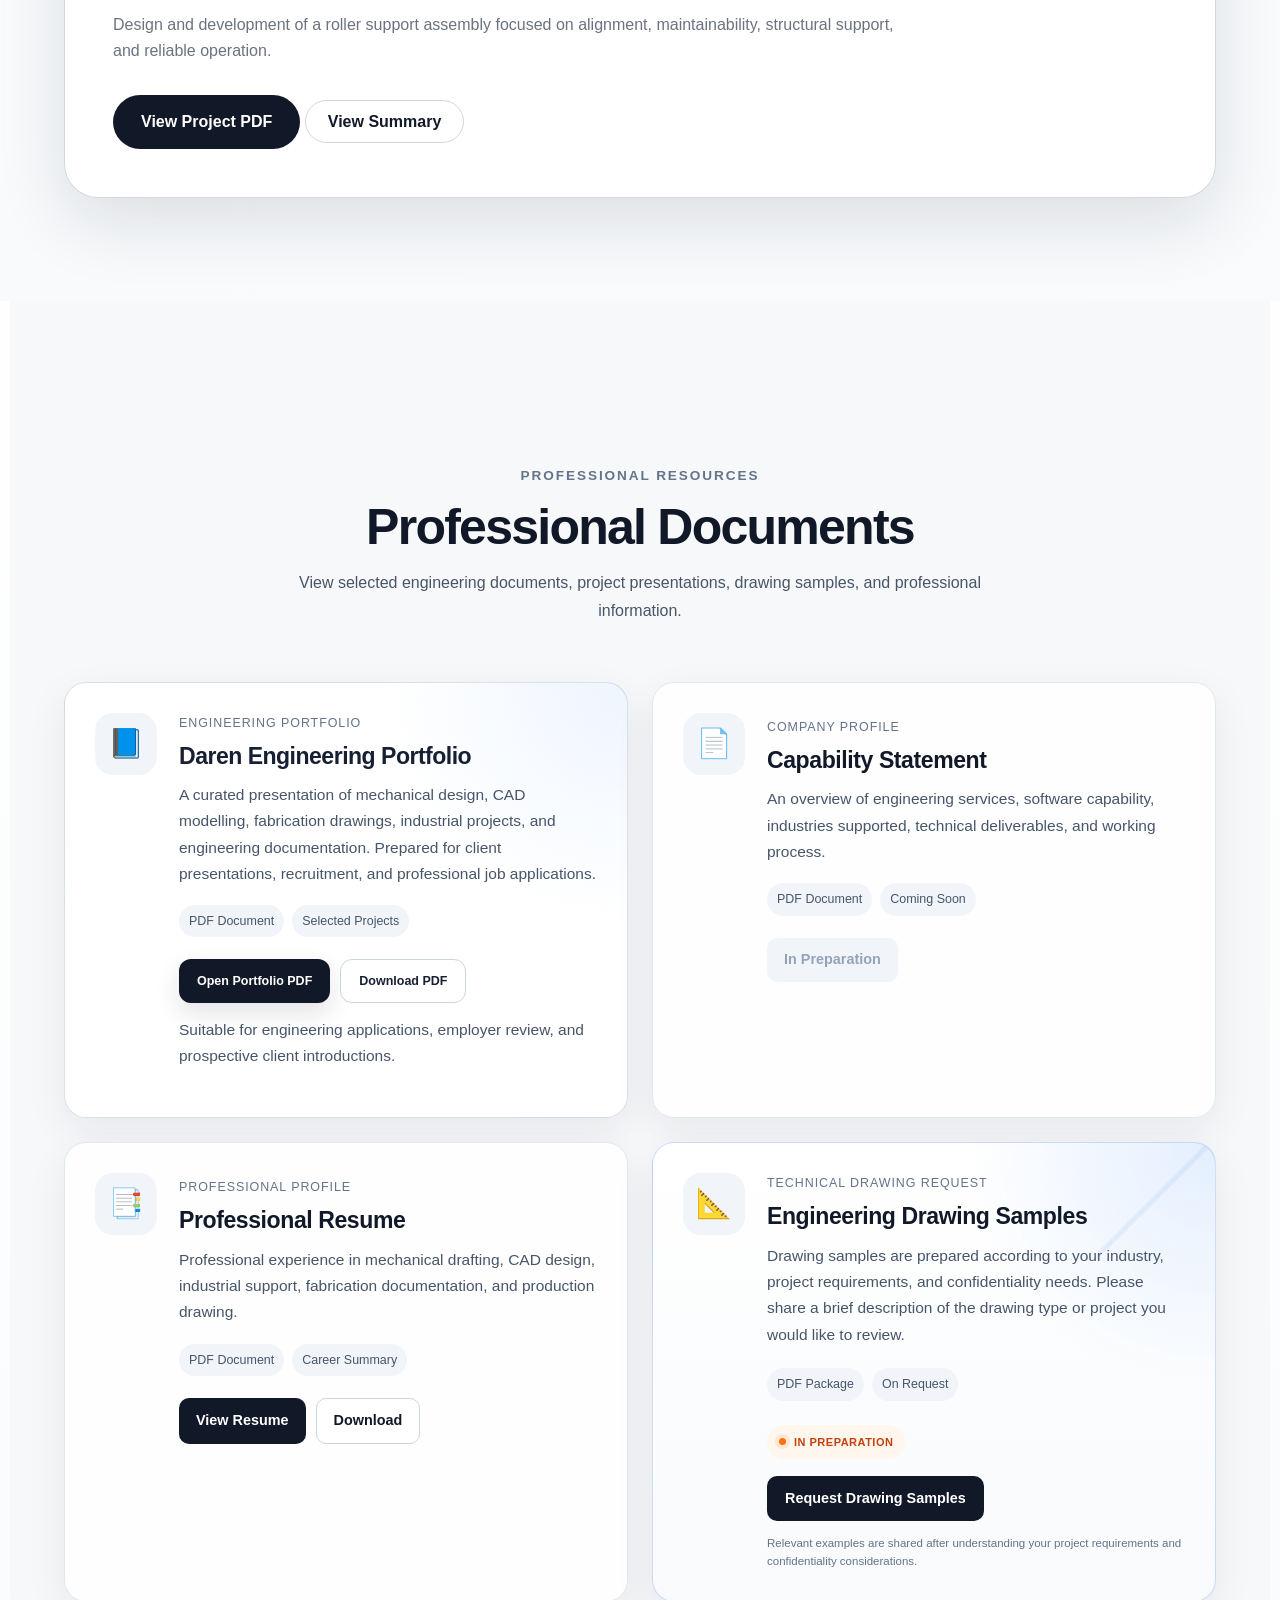
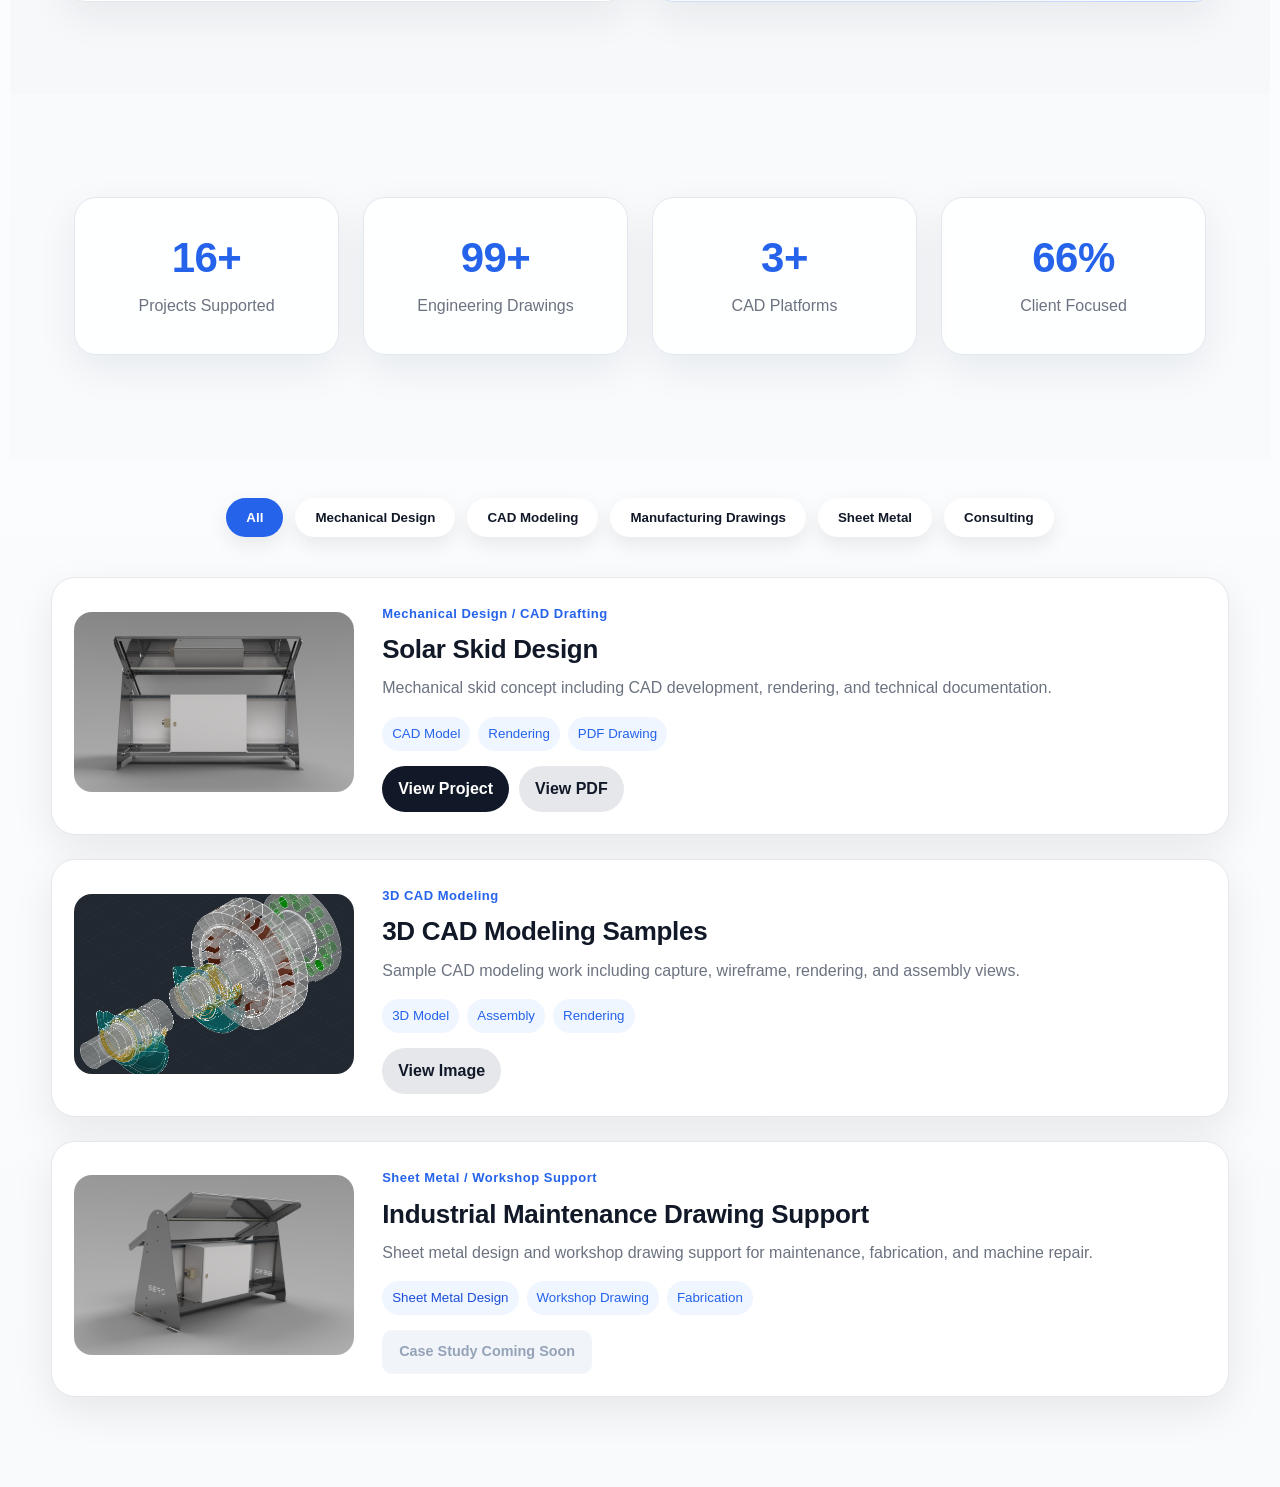
==== commit 6dcc02cc: "Add files via upload" ====
--- a/portfolio.html
+++ b/portfolio.html
@@ -300,7 +300,7 @@
     <button class="filter-btn" data-filter="mechanical">Mechanical Design</button>
     <button class="filter-btn" data-filter="cad">CAD Modeling</button>
     <button class="filter-btn" data-filter="drawings">Manufacturing Drawings</button>
-    <button class="filter-btn" data-filter="reverse">Reverse Engineering</button>
+    <button class="filter-btn" data-filter="sheetmetal">Sheet Metal</button>
     <button class="filter-btn" data-filter="consulting">Consulting</button>
 </section>
 
@@ -357,21 +357,21 @@
         </div>
     </article>
 
-    <article class="project-list-item" data-category="reverse drawings consulting">
+    <article class="project-list-item" data-category="sheetmetal drawings consulting">
         <div class="project-list-image">
             <img src="assets/images/portfolio/rendering.jpg" alt="Industrial Maintenance Drawing Support">
         </div>
 
         <div class="project-list-content">
-            <span class="project-category">Reverse Engineering / Workshop Support</span>
+            <span class="project-category">Sheet Metal / Workshop Support</span>
             <h3>Industrial Maintenance Drawing Support</h3>
             <p>
-                Reverse engineering and workshop drawing support
+                Sheet metal design and workshop drawing support
                 for maintenance, fabrication, and machine repair.
             </p>
 
             <div class="project-tags">
-                <small>Reverse Engineering</small>
+                <small>Sheet Metal Design</small>
                 <small>Workshop Drawing</small>
                 <small>Fabrication</small>
             </div>
--- a/css/style.css
+++ b/css/style.css
@@ -6716,3 +6716,881 @@
     }
 }
 
+/* =========================================================
+   V10 — MOBILE RESPONSIVE + CONTACT CTA VISIBILITY
+========================================================= */
+.contact-footer-band .contact-actions .btn-secondary,
+.contact-section .contact-actions .btn-secondary {
+  color:#fff !important;
+  -webkit-text-fill-color:#fff !important;
+  opacity:1 !important;
+  visibility:visible !important;
+  border:1.5px solid rgba(255,255,255,.86) !important;
+  background:rgba(255,255,255,.11) !important;
+}
+.contact-footer-band .contact-actions .btn-secondary:hover,
+.contact-section .contact-actions .btn-secondary:hover {
+  color:#fff !important;
+  background:rgba(37,99,235,.38) !important;
+  border-color:#bfdbfe !important;
+}
+html,body{max-width:100%;overflow-x:hidden}
+img,video,svg{max-width:100%;height:auto}
+.document-grid,.home-documents-grid,.case-study-grid,.footer-grid,
+.document-card,.home-document-card,.document-content,.case-study-card{min-width:0}
+
+@media(max-width:900px){
+  .document-grid,.home-documents-grid{
+    grid-template-columns:repeat(2,minmax(0,1fr)) !important;
+    gap:18px !important;
+  }
+  .professional-documents,.home-documents-section{
+    padding-left:24px !important;padding-right:24px !important;
+  }
+  .document-card,.home-document-card{height:auto !important;min-height:0 !important}
+  .document-actions,.home-document-actions,.portfolio-file-actions{flex-wrap:wrap !important}
+}
+
+@media(max-width:680px){
+  .document-grid,.home-documents-grid{
+    grid-template-columns:minmax(0,1fr) !important;
+    gap:16px !important;
+  }
+  .professional-documents,.home-documents-section{
+    width:100% !important;padding:56px 16px !important;
+  }
+  .document-card,.home-document-card{
+    width:100% !important;max-width:none !important;
+    height:auto !important;min-height:0 !important;
+    padding:22px !important;border-radius:20px !important;
+  }
+  .document-content h3,.home-document-card h3{
+    font-size:clamp(20px,6vw,25px) !important;
+    line-height:1.2 !important;letter-spacing:-.025em !important;
+  }
+  .document-content>p,.home-document-card>p{
+    font-size:14px !important;line-height:1.65 !important;
+  }
+  .document-actions,.home-document-actions,.portfolio-file-actions,.document-request-actions{
+    width:100% !important;display:grid !important;
+    grid-template-columns:1fr !important;gap:9px !important;
+  }
+  .document-actions .btn-primary,.document-actions .btn-secondary,
+  .home-document-actions .btn-primary,.home-document-actions .btn-secondary,
+  .portfolio-file-actions .btn-primary,.portfolio-file-actions .btn-secondary,
+  .document-request-actions .btn-primary{
+    width:100% !important;min-height:46px !important;
+    padding:12px 16px !important;white-space:normal !important;text-align:center !important;
+  }
+  .contact-footer-band .contact-section{
+    width:calc(100% - 24px) !important;margin-left:auto !important;margin-right:auto !important;
+    padding:38px 20px !important;
+  }
+  .contact-footer-band .contact-section h2{
+    font-size:clamp(30px,9vw,40px) !important;line-height:1.12 !important;
+  }
+  .contact-footer-band .contact-section p{font-size:14px !important;line-height:1.65 !important}
+  .contact-footer-band .contact-actions,.contact-section .contact-actions{
+    width:100% !important;display:grid !important;grid-template-columns:1fr !important;gap:10px !important;
+  }
+  .contact-footer-band .contact-actions .btn-primary,
+  .contact-footer-band .contact-actions .btn-secondary,
+  .contact-section .contact-actions .btn-primary,
+  .contact-section .contact-actions .btn-secondary{
+    width:100% !important;min-width:0 !important;min-height:48px !important;
+  }
+  .contact-footer-band .contact-actions .btn-primary,
+  .contact-section .contact-actions .btn-primary{
+    color:#0f172a !important;-webkit-text-fill-color:#0f172a !important;
+  }
+  .contact-footer-band .contact-actions .btn-secondary,
+  .contact-section .contact-actions .btn-secondary{
+    color:#fff !important;-webkit-text-fill-color:#fff !important;
+  }
+  .site-footer{padding-left:20px !important;padding-right:20px !important}
+  .footer-grid{grid-template-columns:1fr !important}
+  .footer-brand{grid-column:auto !important}
+}
+@media(max-width:390px){
+  .professional-documents,.home-documents-section{padding-left:12px !important;padding-right:12px !important}
+  .document-card,.home-document-card{padding:19px !important}
+  .contact-footer-band .contact-section{width:calc(100% - 16px) !important;padding-left:17px !important;padding-right:17px !important}
+}
+
+
+/* =========================================================
+   DAREN ENGINEERING STUDIO — V11 FOOTER + SHEET METAL POLISH
+========================================================= */
+
+/* ---------- FOOTER: GIVE LET'S CONNECT MORE ROOM ---------- */
+
+.site-footer .footer-grid {
+    grid-template-columns:
+        minmax(280px, 1.55fr)
+        minmax(120px, .72fr)
+        minmax(150px, .88fr)
+        minmax(155px, .90fr)
+        minmax(220px, 1.18fr);
+    gap: clamp(28px, 3.5vw, 50px);
+}
+
+.footer-contact {
+    min-width: 220px;
+}
+
+.footer-contact-item {
+    width: 100%;
+    display: grid;
+    grid-template-columns: 64px minmax(0, 1fr);
+    align-items: start;
+    gap: 10px;
+}
+
+.footer-contact-label {
+    color: #7dd3fc;
+    font-size: 10.5px;
+    font-weight: 600;
+    letter-spacing: .06em;
+    text-transform: uppercase;
+}
+
+.footer-contact-item p,
+.footer-contact-item a {
+    margin: 0;
+    color: #dbeafe;
+    font-size: 13px;
+    line-height: 1.55;
+}
+
+.footer-email-link {
+    white-space: nowrap;
+}
+
+.footer-email-link:hover {
+    color: #60a5fa;
+}
+
+/* Keep the final column visually balanced with the others */
+.footer-contact h4 {
+    margin-bottom: 18px;
+}
+
+/* ---------- PORTFOLIO: SHEET METAL CARD REFINEMENT ---------- */
+
+.project-list-item[data-category~="sheetmetal"] .project-category {
+    color: #2563eb;
+}
+
+.project-list-item[data-category~="sheetmetal"] .project-tags small:first-child {
+    background: #eff6ff;
+    color: #1d4ed8;
+}
+
+/* ---------- RESPONSIVE FOOTER ---------- */
+
+@media (max-width: 1120px) {
+    .site-footer .footer-grid {
+        grid-template-columns: 1.35fr repeat(2, minmax(150px, 1fr));
+    }
+
+    .footer-contact {
+        min-width: 0;
+    }
+
+    .footer-email-link {
+        white-space: normal;
+        overflow-wrap: anywhere;
+    }
+}
+
+@media (max-width: 760px) {
+    .site-footer .footer-grid {
+        grid-template-columns: 1fr !important;
+        gap: 32px !important;
+    }
+
+    .footer-contact-item {
+        grid-template-columns: 72px minmax(0, 1fr);
+    }
+
+    .footer-contact {
+        width: 100%;
+    }
+}
+
+@media (max-width: 420px) {
+    .footer-contact-item {
+        grid-template-columns: 1fr;
+        gap: 4px;
+    }
+}
+
+
+/* =========================================================
+   DAREN ENGINEERING STUDIO — V12 CTA VISIBILITY + TRUE MOBILE FIT
+   Final override: fixes Request Service text contrast and
+   prevents mobile layouts from requiring pinch/zoom.
+========================================================= */
+
+/* ---------- REQUEST SERVICE: ALWAYS LEGIBLE ---------- */
+
+.contact-footer-band .contact-section .contact-actions a.btn-secondary,
+.contact-section .contact-actions a.btn-secondary {
+    color: #ffffff !important;
+    -webkit-text-fill-color: #ffffff !important;
+    text-decoration: none !important;
+    opacity: 1 !important;
+    visibility: visible !important;
+    border: 1.5px solid rgba(255,255,255,.92) !important;
+    background: rgba(255,255,255,.14) !important;
+    box-shadow:
+        inset 0 1px 0 rgba(255,255,255,.10),
+        0 10px 28px rgba(2,6,23,.18) !important;
+}
+
+.contact-footer-band .contact-section .contact-actions a.btn-secondary:visited,
+.contact-section .contact-actions a.btn-secondary:visited {
+    color: #ffffff !important;
+    -webkit-text-fill-color: #ffffff !important;
+}
+
+.contact-footer-band .contact-section .contact-actions a.btn-secondary:hover,
+.contact-footer-band .contact-section .contact-actions a.btn-secondary:focus-visible,
+.contact-section .contact-actions a.btn-secondary:hover,
+.contact-section .contact-actions a.btn-secondary:focus-visible {
+    color: #ffffff !important;
+    -webkit-text-fill-color: #ffffff !important;
+    background: #2563eb !important;
+    border-color: #93c5fd !important;
+}
+
+/* ---------- MOBILE VIEWPORT SAFETY ---------- */
+
+html {
+    width: 100%;
+    min-width: 0;
+    overflow-x: clip;
+    -webkit-text-size-adjust: 100%;
+    text-size-adjust: 100%;
+}
+
+body {
+    width: 100%;
+    min-width: 0 !important;
+    max-width: 100%;
+    margin: 0;
+    overflow-x: clip;
+}
+
+*,
+*::before,
+*::after {
+    box-sizing: border-box;
+}
+
+main,
+section,
+header,
+footer,
+nav,
+.container,
+.page-shell,
+.hero-shell,
+.contact-footer-band,
+.site-footer {
+    min-width: 0;
+    max-width: 100%;
+}
+
+/* ---------- TABLET / PHONE ---------- */
+
+@media (max-width: 760px) {
+    .contact-footer-band {
+        padding-top: 34px !important;
+    }
+
+    .contact-footer-band .contact-section,
+    .contact-section {
+        width: calc(100% - 24px) !important;
+        max-width: none !important;
+        min-width: 0 !important;
+        margin: 0 auto 44px !important;
+        padding: 36px 20px !important;
+        border-radius: 22px !important;
+        background-position: center center !important;
+    }
+
+    .contact-footer-band .contact-section h2,
+    .contact-section h2 {
+        width: 100% !important;
+        max-width: 560px !important;
+        margin: 0 auto 16px !important;
+        font-size: clamp(29px, 8.5vw, 39px) !important;
+        line-height: 1.10 !important;
+        letter-spacing: -.035em !important;
+        text-wrap: balance;
+    }
+
+    .contact-footer-band .contact-section p,
+    .contact-section p {
+        width: 100% !important;
+        max-width: 590px !important;
+        margin: 0 auto 25px !important;
+        font-size: 14px !important;
+        line-height: 1.62 !important;
+        text-wrap: pretty;
+    }
+
+    /* Both CTAs remain visible in the first normal page view */
+    .contact-footer-band .contact-actions,
+    .contact-section .contact-actions {
+        width: min(100%, 430px) !important;
+        margin: 0 auto !important;
+        display: grid !important;
+        grid-template-columns: repeat(2, minmax(0, 1fr)) !important;
+        gap: 10px !important;
+    }
+
+    .contact-footer-band .contact-actions a,
+    .contact-section .contact-actions a {
+        width: 100% !important;
+        min-width: 0 !important;
+        min-height: 46px !important;
+        padding: 11px 10px !important;
+        display: inline-flex !important;
+        align-items: center !important;
+        justify-content: center !important;
+        font-size: 12.5px !important;
+        line-height: 1.15 !important;
+        white-space: normal !important;
+        text-align: center !important;
+    }
+
+    /* Portfolio/Documents must never preserve desktop widths */
+    .portfolio-page,
+    .portfolio-main,
+    .professional-documents,
+    .home-documents-section,
+    .portfolio-section,
+    .projects-section {
+        width: 100% !important;
+        min-width: 0 !important;
+        max-width: 100% !important;
+    }
+
+    .document-grid,
+    .home-documents-grid,
+    .project-grid,
+    .projects-grid,
+    .project-list {
+        width: 100% !important;
+        min-width: 0 !important;
+        grid-template-columns: minmax(0,1fr) !important;
+    }
+
+    .document-card,
+    .home-document-card,
+    .project-list-item,
+    .project-card {
+        width: 100% !important;
+        min-width: 0 !important;
+        max-width: 100% !important;
+        height: auto !important;
+    }
+
+    .project-list-item {
+        grid-template-columns: 1fr !important;
+    }
+
+    .project-list-item img,
+    .project-image {
+        width: 100% !important;
+        max-width: 100% !important;
+        height: auto !important;
+    }
+}
+
+/* ---------- SMALL PHONES ---------- */
+
+@media (max-width: 480px) {
+    .contact-footer-band .contact-section,
+    .contact-section {
+        width: calc(100% - 16px) !important;
+        padding: 30px 16px !important;
+        border-radius: 19px !important;
+    }
+
+    .contact-footer-band .contact-section h2,
+    .contact-section h2 {
+        font-size: clamp(27px, 8.7vw, 35px) !important;
+    }
+
+    /* Stack only on narrow phones: no clipping, no zoom required */
+    .contact-footer-band .contact-actions,
+    .contact-section .contact-actions {
+        width: 100% !important;
+        grid-template-columns: 1fr !important;
+        gap: 9px !important;
+    }
+
+    .contact-footer-band .contact-actions a,
+    .contact-section .contact-actions a {
+        min-height: 47px !important;
+        font-size: 13px !important;
+    }
+
+    .professional-documents,
+    .home-documents-section,
+    .portfolio-section,
+    .projects-section {
+        padding-left: 12px !important;
+        padding-right: 12px !important;
+    }
+}
+
+/* ---------- VERY NARROW DEVICES ---------- */
+
+@media (max-width: 360px) {
+    .contact-footer-band .contact-section,
+    .contact-section {
+        padding-left: 14px !important;
+        padding-right: 14px !important;
+    }
+
+    .contact-footer-band .contact-section h2,
+    .contact-section h2 {
+        font-size: 27px !important;
+    }
+}
+
+
+/* =========================================================
+   DAREN ENGINEERING STUDIO — V13 REQUEST SERVICE CONTRAST
+   Dedicated CTA override placed LAST so earlier generic
+   link/button rules cannot make the label dark.
+========================================================= */
+
+a.request-service-cta,
+a.request-service-cta:link,
+a.request-service-cta:visited,
+a.request-service-cta:hover,
+a.request-service-cta:active,
+a.request-service-cta:focus,
+.contact-section a.request-service-cta,
+.contact-footer-band .contact-section a.request-service-cta {
+    color: #ffffff !important;
+    -webkit-text-fill-color: #ffffff !important;
+    opacity: 1 !important;
+    visibility: visible !important;
+    text-decoration: none !important;
+    background: rgba(30, 64, 175, 0.42) !important;
+    border: 1.5px solid rgba(255, 255, 255, 0.94) !important;
+    text-shadow: 0 1px 8px rgba(0, 0, 0, 0.34) !important;
+}
+
+a.request-service-cta span,
+a.request-service-cta:link span,
+a.request-service-cta:visited span,
+a.request-service-cta:hover span,
+a.request-service-cta:active span,
+a.request-service-cta:focus span {
+    color: #ffffff !important;
+    -webkit-text-fill-color: #ffffff !important;
+    opacity: 1 !important;
+    visibility: visible !important;
+    font-weight: 600 !important;
+}
+
+a.request-service-cta:hover,
+a.request-service-cta:focus-visible {
+    background: #2563eb !important;
+    border-color: #bfdbfe !important;
+    box-shadow:
+        0 12px 30px rgba(2, 6, 23, 0.28),
+        0 0 22px rgba(59, 130, 246, 0.20) !important;
+}
+
+/* Preserve the same high contrast on mobile/tablet. */
+@media (max-width: 760px) {
+    a.request-service-cta,
+    a.request-service-cta span {
+        color: #ffffff !important;
+        -webkit-text-fill-color: #ffffff !important;
+    }
+}
+
+
+/* =========================================================
+   DAREN ENGINEERING STUDIO — V14 CTA + MOBILE HERO ACTIONS
+   - Request Service matches Contact Me for maximum readability
+   - Hero actions remain unchanged on desktop
+   - All four hero buttons are visible on mobile without pinch/zoom
+========================================================= */
+
+/* ---------- CONTACT CTA: MATCH CONTACT ME ---------- */
+
+.contact-footer-band .contact-section .contact-actions a.request-service-cta,
+.contact-section .contact-actions a.request-service-cta,
+a.request-service-cta,
+a.request-service-cta:link,
+a.request-service-cta:visited,
+a.request-service-cta:hover,
+a.request-service-cta:active,
+a.request-service-cta:focus {
+    background: #ffffff !important;
+    color: #0f172a !important;
+    -webkit-text-fill-color: #0f172a !important;
+    border: 1px solid #ffffff !important;
+    opacity: 1 !important;
+    visibility: visible !important;
+    text-decoration: none !important;
+    text-shadow: none !important;
+    box-shadow: 0 12px 28px rgba(2, 6, 23, 0.22) !important;
+}
+
+.contact-footer-band .contact-section .contact-actions a.request-service-cta span,
+.contact-section .contact-actions a.request-service-cta span,
+a.request-service-cta span,
+a.request-service-cta:link span,
+a.request-service-cta:visited span,
+a.request-service-cta:hover span,
+a.request-service-cta:active span,
+a.request-service-cta:focus span {
+    color: #0f172a !important;
+    -webkit-text-fill-color: #0f172a !important;
+    opacity: 1 !important;
+    visibility: visible !important;
+    font-weight: 600 !important;
+}
+
+.contact-footer-band .contact-section .contact-actions a.request-service-cta:hover,
+.contact-footer-band .contact-section .contact-actions a.request-service-cta:focus-visible,
+.contact-section .contact-actions a.request-service-cta:hover,
+.contact-section .contact-actions a.request-service-cta:focus-visible {
+    background: #dbeafe !important;
+    color: #0f172a !important;
+    -webkit-text-fill-color: #0f172a !important;
+    border-color: #dbeafe !important;
+}
+
+/* ---------- HERO ACTIONS: DESKTOP STAYS AS-IS ---------- */
+
+/* Tablet: keep a clean, centered wrap */
+@media (max-width: 900px) {
+    .interactive-industrial-hero .hero-actions,
+    .hero .hero-actions {
+        width: min(100%, 620px) !important;
+        margin-left: auto !important;
+        margin-right: auto !important;
+        display: grid !important;
+        grid-template-columns: repeat(2, minmax(0, 1fr)) !important;
+        gap: 10px !important;
+        overflow: visible !important;
+        padding-bottom: 0 !important;
+    }
+
+    .interactive-industrial-hero .hero-actions .btn-primary,
+    .interactive-industrial-hero .hero-actions .btn-secondary,
+    .hero .hero-actions .btn-primary,
+    .hero .hero-actions .btn-secondary {
+        width: 100% !important;
+        min-width: 0 !important;
+        min-height: 46px !important;
+        padding: 11px 12px !important;
+        white-space: normal !important;
+        text-align: center !important;
+        line-height: 1.2 !important;
+    }
+}
+
+/* Phone: all 4 actions visible in the first viewport width */
+@media (max-width: 680px) {
+    .interactive-industrial-hero .hero-actions,
+    .hero .hero-actions {
+        width: 100% !important;
+        max-width: 100% !important;
+        display: grid !important;
+        grid-template-columns: repeat(2, minmax(0, 1fr)) !important;
+        gap: 9px !important;
+        overflow: visible !important;
+        padding: 0 !important;
+        scrollbar-width: none !important;
+    }
+
+    .interactive-industrial-hero .hero-actions::-webkit-scrollbar,
+    .hero .hero-actions::-webkit-scrollbar {
+        display: none !important;
+    }
+
+    .interactive-industrial-hero .hero-actions .btn-primary,
+    .interactive-industrial-hero .hero-actions .btn-secondary,
+    .hero .hero-actions .btn-primary,
+    .hero .hero-actions .btn-secondary {
+        width: 100% !important;
+        min-width: 0 !important;
+        min-height: 46px !important;
+        padding: 11px 8px !important;
+        font-size: 11.5px !important;
+        white-space: normal !important;
+        text-align: center !important;
+    }
+}
+
+/* Very small phones: stack for readability, still no horizontal zoom */
+@media (max-width: 400px) {
+    .interactive-industrial-hero .hero-actions,
+    .hero .hero-actions {
+        grid-template-columns: 1fr !important;
+    }
+
+    .interactive-industrial-hero .hero-actions .btn-primary,
+    .interactive-industrial-hero .hero-actions .btn-secondary,
+    .hero .hero-actions .btn-primary,
+    .hero .hero-actions .btn-secondary {
+        font-size: 12.5px !important;
+    }
+}
+
+
+/* =========================================================
+   V15 — CONTACT CTA FIX
+   Uses dedicated markup so generic .btn-secondary rules
+   cannot override Request Service anymore.
+========================================================= */
+
+.contact-section .contact-actions {
+    display:flex !important;
+    align-items:center !important;
+    justify-content:center !important;
+    flex-wrap:wrap !important;
+    gap:12px !important;
+    margin-top:28px !important;
+}
+
+.contact-section .contact-cta-button,
+.contact-section .contact-cta-button:link,
+.contact-section .contact-cta-button:visited {
+    min-width:142px !important;
+    min-height:46px !important;
+    display:inline-flex !important;
+    align-items:center !important;
+    justify-content:center !important;
+    padding:11px 20px !important;
+    border:1px solid #ffffff !important;
+    border-radius:999px !important;
+    background:#ffffff !important;
+    color:#0f172a !important;
+    -webkit-text-fill-color:#0f172a !important;
+    font-size:13px !important;
+    font-weight:600 !important;
+    line-height:1 !important;
+    text-decoration:none !important;
+    opacity:1 !important;
+    visibility:visible !important;
+    box-shadow:0 12px 28px rgba(2,6,23,.22) !important;
+    transition:transform .24s ease, background-color .24s ease, box-shadow .24s ease !important;
+}
+
+.contact-section .contact-cta-button:hover,
+.contact-section .contact-cta-button:focus-visible,
+.contact-section .contact-cta-button:active {
+    background:#dbeafe !important;
+    border-color:#dbeafe !important;
+    color:#0f172a !important;
+    -webkit-text-fill-color:#0f172a !important;
+    transform:translateY(-2px) !important;
+    box-shadow:0 16px 34px rgba(2,6,23,.28) !important;
+}
+
+/* Mobile: both buttons remain inside viewport with no zoom required */
+@media (max-width:760px) {
+    .contact-section .contact-actions {
+        width:min(100%,430px) !important;
+        margin-left:auto !important;
+        margin-right:auto !important;
+        display:grid !important;
+        grid-template-columns:repeat(2,minmax(0,1fr)) !important;
+        gap:10px !important;
+    }
+
+    .contact-section .contact-cta-button,
+    .contact-section .contact-cta-button:link,
+    .contact-section .contact-cta-button:visited {
+        width:100% !important;
+        min-width:0 !important;
+        padding:11px 10px !important;
+        white-space:normal !important;
+        text-align:center !important;
+    }
+}
+
+@media (max-width:420px) {
+    .contact-section .contact-actions {
+        grid-template-columns:1fr !important;
+    }
+}
+
+
+/* =========================================================
+   DAREN ENGINEERING STUDIO — V16 MOBILE BUTTON FIT
+   Mobile-only button sizing refinements.
+   Desktop/tablet layouts remain unchanged.
+========================================================= */
+
+@media (max-width: 680px) {
+
+    /* Top/navigation CTA: "Let's Discuss Your Project" */
+    .navbar > .btn-primary,
+    .navbar .btn-primary,
+    .nav-cta,
+    .header-cta {
+        min-width: 0 !important;
+        max-width: 100% !important;
+        min-height: 40px !important;
+        padding: 9px 12px !important;
+        font-size: 11px !important;
+        line-height: 1.15 !important;
+        white-space: normal !important;
+        text-align: center !important;
+    }
+
+    /* Portfolio featured-project action buttons */
+    .case-study-actions {
+        width: 100% !important;
+        display: grid !important;
+        grid-template-columns: repeat(2, minmax(0, 1fr)) !important;
+        gap: 8px !important;
+        align-items: stretch !important;
+    }
+
+    .case-study-actions .btn-primary,
+    .case-study-actions .btn-secondary {
+        width: 100% !important;
+        min-width: 0 !important;
+        min-height: 42px !important;
+        padding: 9px 8px !important;
+        font-size: 11.5px !important;
+        line-height: 1.15 !important;
+        white-space: normal !important;
+        text-align: center !important;
+        overflow-wrap: anywhere !important;
+    }
+}
+
+@media (max-width: 420px) {
+
+    /* Keep portfolio buttons tidy on narrow phones */
+    .case-study-actions {
+        grid-template-columns: 1fr 1fr !important;
+        gap: 7px !important;
+    }
+
+    .case-study-actions .btn-primary,
+    .case-study-actions .btn-secondary {
+        min-height: 40px !important;
+        padding: 8px 6px !important;
+        font-size: 10.8px !important;
+    }
+
+    /* Make the main navigation CTA compact rather than wrapping too tall */
+    .navbar > .btn-primary,
+    .navbar .btn-primary,
+    .nav-cta,
+    .header-cta {
+        min-height: 38px !important;
+        padding: 8px 10px !important;
+        font-size: 10.5px !important;
+    }
+}
+
+
+/* =========================================================
+   DAREN ENGINEERING STUDIO — V17 MOBILE NAV CTA POLISH
+   Mobile-only refinement for the top "Let's Discuss Your Project" CTA.
+   Desktop remains unchanged.
+========================================================= */
+
+@media (max-width: 680px) {
+
+    /* Center the primary navbar CTA and give it a strong dark-navy treatment */
+    .navbar > .btn-primary,
+    .navbar .btn-primary,
+    .nav-cta,
+    .header-cta {
+        width: fit-content !important;
+        max-width: calc(100% - 28px) !important;
+        min-width: 0 !important;
+        min-height: 44px !important;
+        margin-left: auto !important;
+        margin-right: auto !important;
+        padding: 11px 16px !important;
+
+        display: inline-flex !important;
+        align-items: center !important;
+        justify-content: center !important;
+
+        border: 1px solid rgba(255,255,255,.10) !important;
+        border-radius: 999px !important;
+        background: #0f172a !important;
+        color: #ffffff !important;
+        -webkit-text-fill-color: #ffffff !important;
+
+        font-size: 11.5px !important;
+        font-weight: 600 !important;
+        line-height: 1.1 !important;
+        white-space: normal !important;
+        text-align: center !important;
+
+        box-shadow: 0 10px 24px rgba(15,23,42,.18) !important;
+
+        /* Better touch responsiveness */
+        touch-action: manipulation !important;
+        -webkit-tap-highlight-color: transparent !important;
+        user-select: none !important;
+
+        transition:
+            transform 160ms ease,
+            background-color 160ms ease,
+            box-shadow 160ms ease !important;
+    }
+
+    .navbar > .btn-primary:active,
+    .navbar .btn-primary:active,
+    .nav-cta:active,
+    .header-cta:active {
+        transform: scale(.98) !important;
+        background: #111827 !important;
+        box-shadow: 0 6px 16px rgba(15,23,42,.16) !important;
+    }
+
+    .navbar > .btn-primary:focus-visible,
+    .navbar .btn-primary:focus-visible,
+    .nav-cta:focus-visible,
+    .header-cta:focus-visible {
+        outline: 3px solid rgba(96,165,250,.30) !important;
+        outline-offset: 3px !important;
+    }
+}
+
+@media (max-width: 420px) {
+
+    .navbar > .btn-primary,
+    .navbar .btn-primary,
+    .nav-cta,
+    .header-cta {
+        min-height: 42px !important;
+        padding: 10px 14px !important;
+        font-size: 11px !important;
+        max-width: calc(100% - 20px) !important;
+    }
+}
+
+/* Respect reduced motion for a smoother low-power/mobile experience */
+@media (prefers-reduced-motion: reduce) and (max-width: 680px) {
+    .navbar > .btn-primary,
+    .navbar .btn-primary,
+    .nav-cta,
+    .header-cta {
+        transition: none !important;
+    }
+}
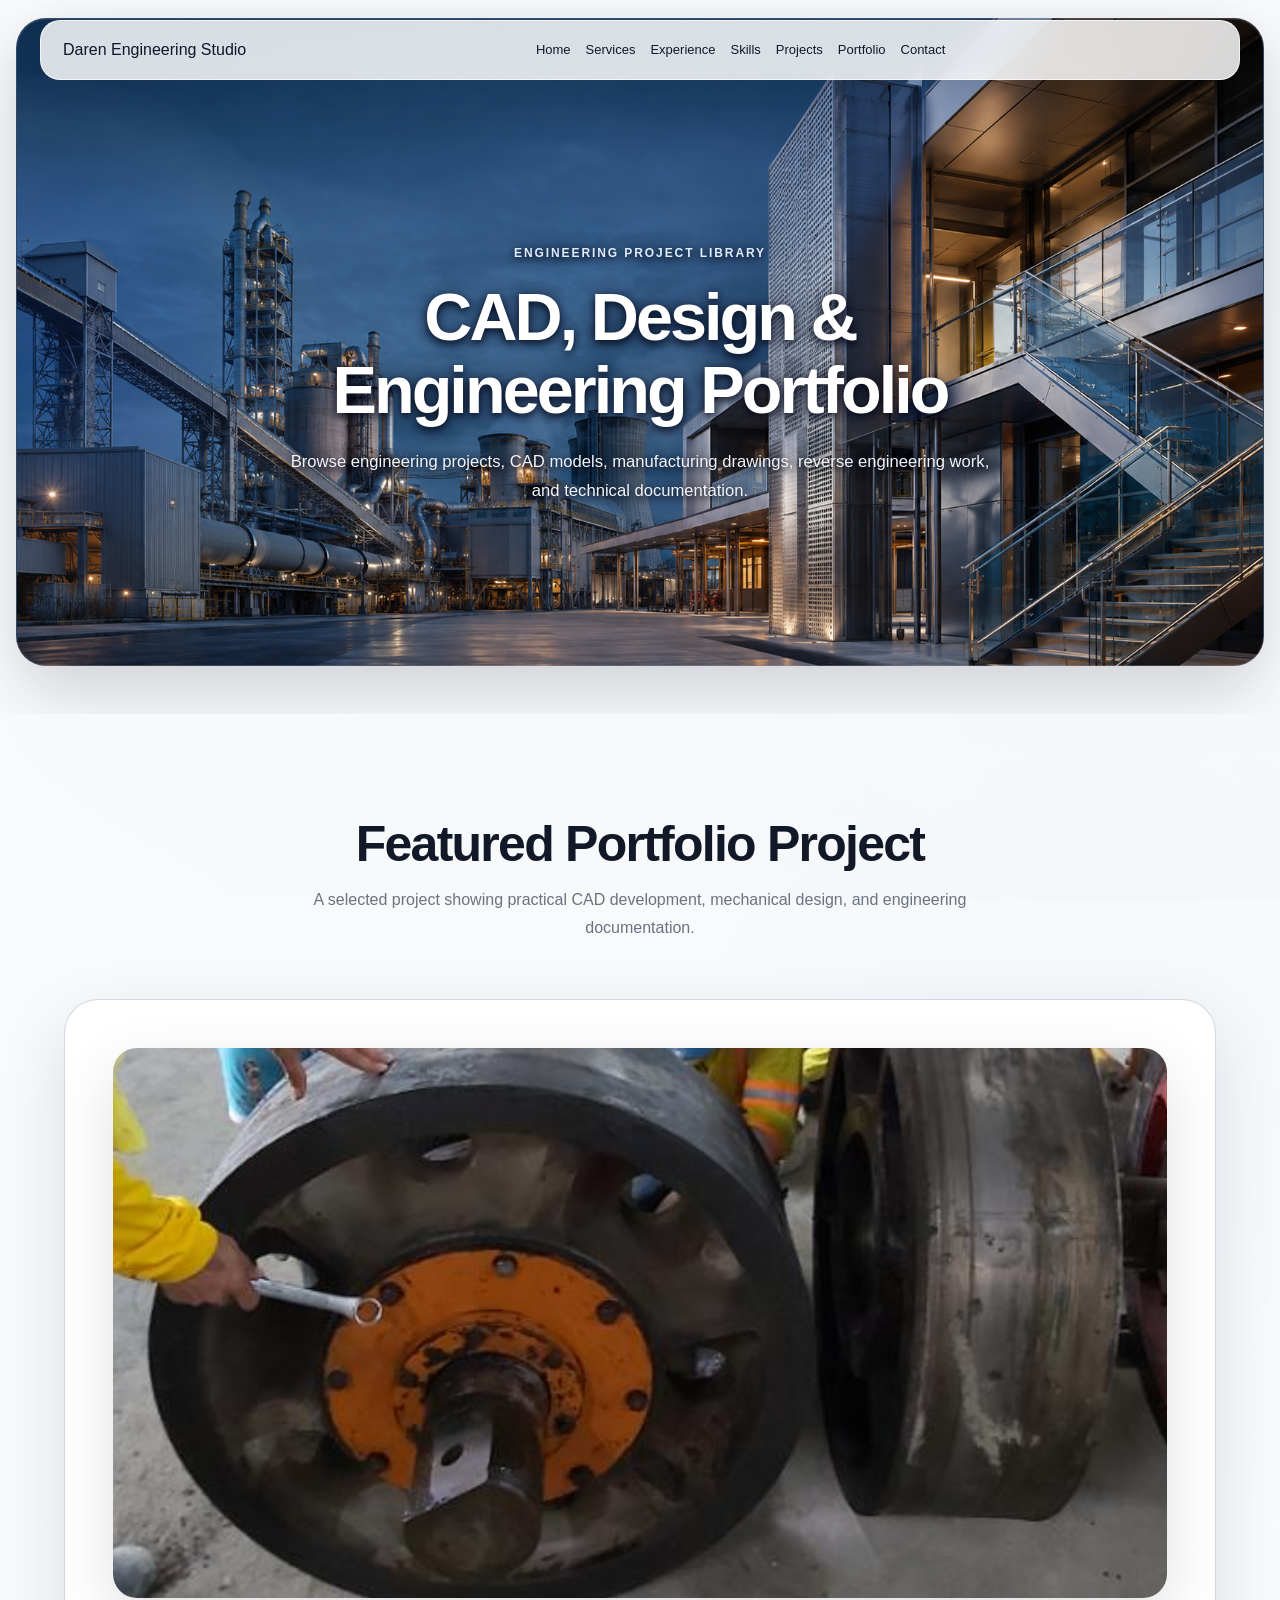
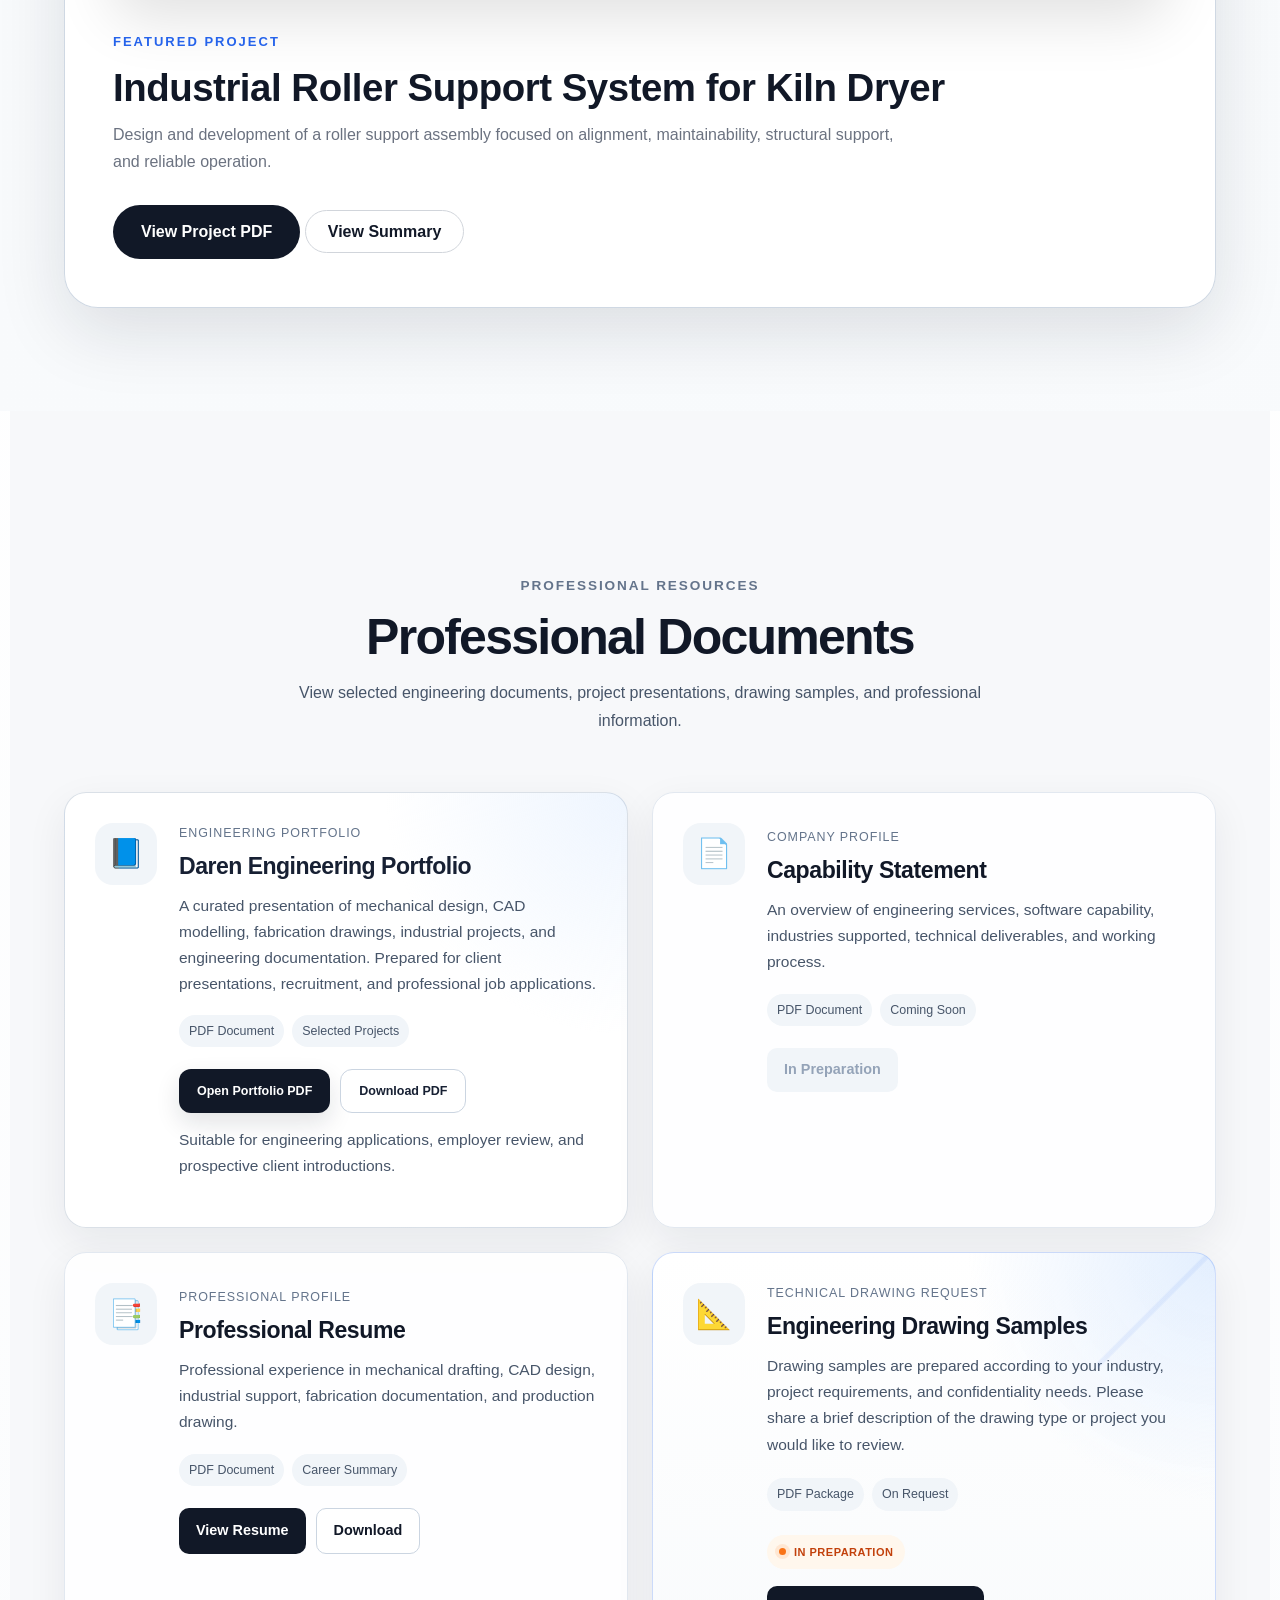
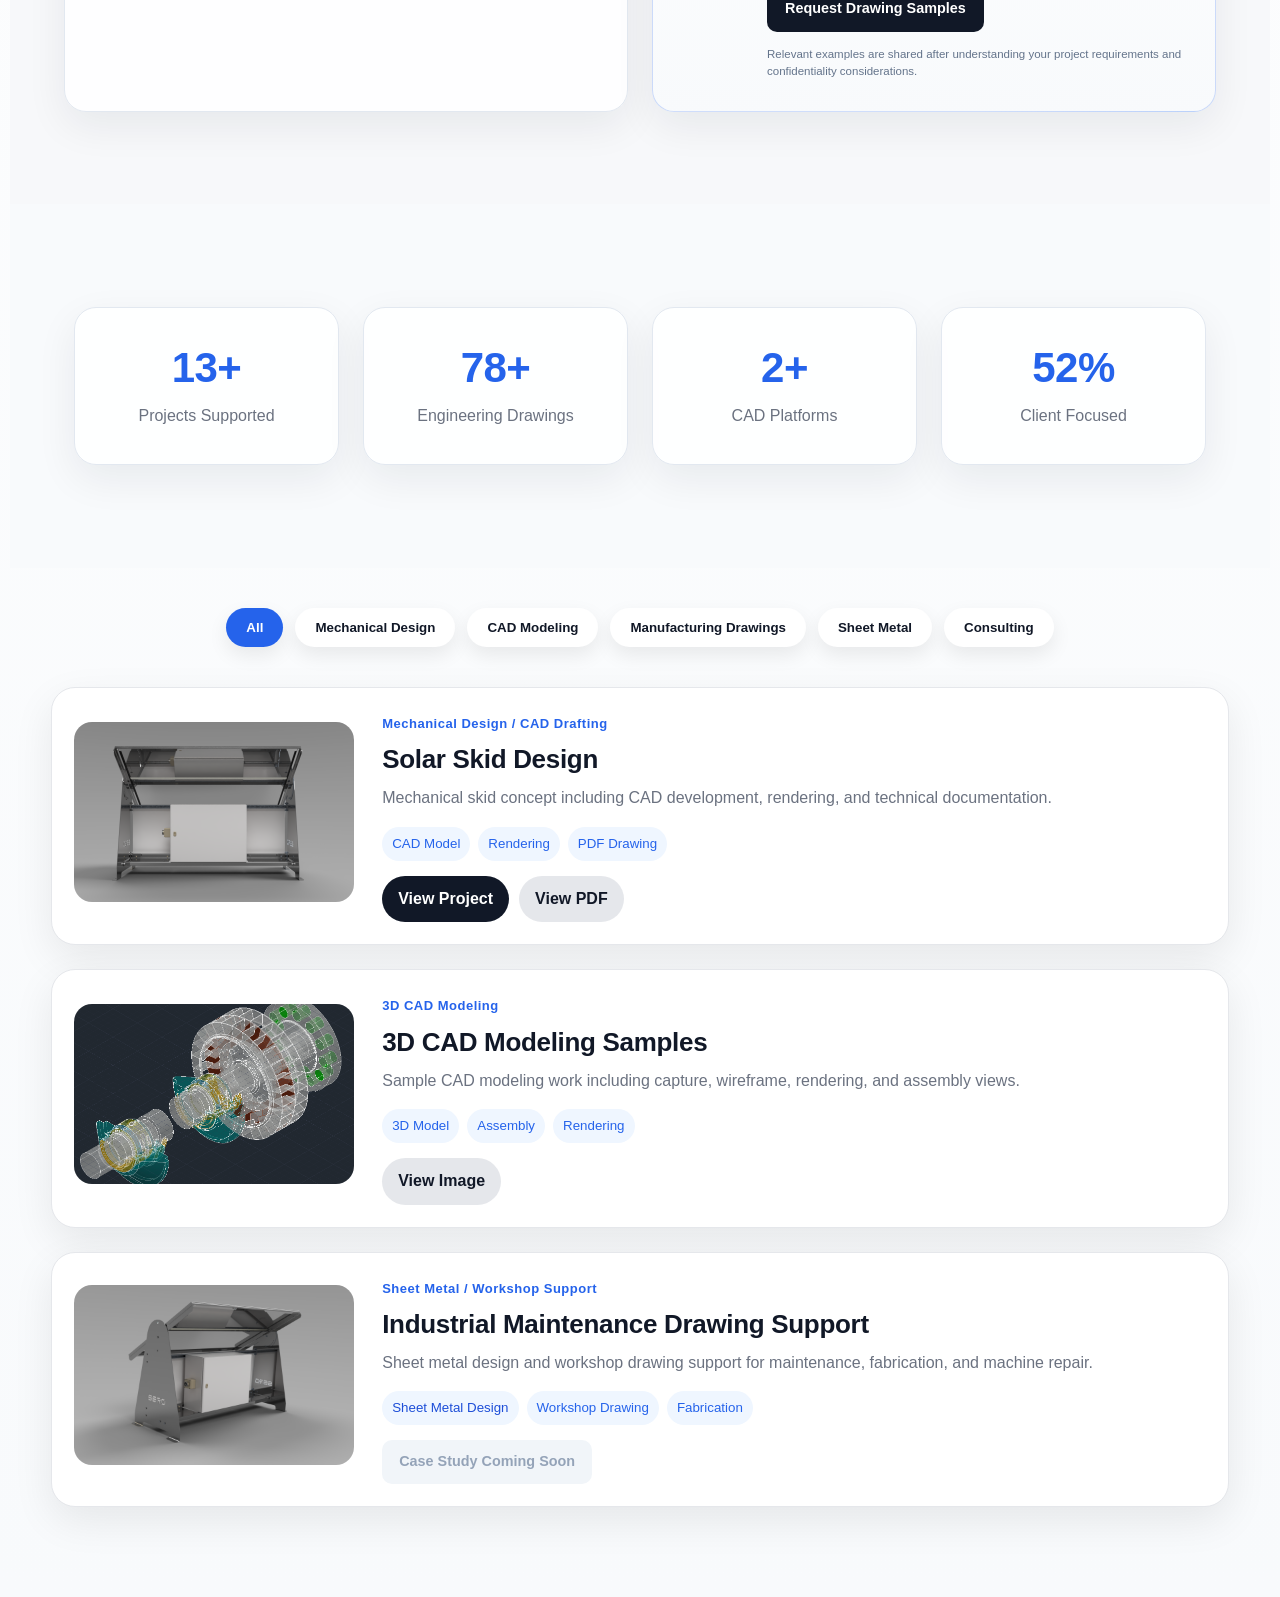
==== commit 8d79b845: "Add files via upload" ====
--- a/portfolio.html
+++ b/portfolio.html
@@ -6,9 +6,13 @@
     <title>Portfolio | Daren Engineering Studio</title>
 
     <link rel="stylesheet" href="css/style.css">
+    <link rel="preload"
+          as="image"
+          href="assets/images/engineering-portfolio-background.png"
+          fetchpriority="high">
 </head>
 
-<body>
+<body class="portfolio-page">
 
 <header class="navbar" id="navbar">
 
@@ -40,7 +44,7 @@
             CAD, Design & Engineering Portfolio
         </h1>
 
-        <p>
+        <p class="portfolio-hero-description">
             Browse engineering projects, CAD models,
             manufacturing drawings, reverse engineering work,
             and technical documentation.
--- a/css/style.css
+++ b/css/style.css
@@ -7594,3 +7594,406 @@
         transition: none !important;
     }
 }
+
+
+/* =========================================================
+   DAREN ENGINEERING STUDIO — V18 PORTFOLIO IMAGE HERO
+   Uses engineering-portfolio-background.png
+   Industrial/cement plant left + architectural metalwork right.
+   Portfolio page only; other pages remain unchanged.
+========================================================= */
+
+.portfolio-hero {
+    position: relative;
+    isolation: isolate;
+    overflow: hidden;
+
+    width: min(calc(100% - 32px), 1440px) !important;
+    min-height: clamp(500px, 72vh, 760px) !important;
+    margin: 18px auto 48px !important;
+    padding:
+        clamp(150px, 16vh, 190px)
+        clamp(28px, 6vw, 88px)
+        clamp(74px, 10vh, 110px) !important;
+
+    display: flex;
+    align-items: center;
+    justify-content: center;
+
+    border: 1px solid rgba(148, 163, 184, .28);
+    border-radius: 30px;
+
+    background:
+        linear-gradient(
+            90deg,
+            rgba(5, 18, 32, .72) 0%,
+            rgba(5, 18, 32, .50) 31%,
+            rgba(5, 18, 32, .38) 50%,
+            rgba(5, 18, 32, .45) 72%,
+            rgba(5, 18, 32, .58) 100%
+        ),
+        linear-gradient(
+            180deg,
+            rgba(5, 18, 32, .12) 0%,
+            rgba(5, 18, 32, .22) 100%
+        ),
+        url("images/engineering-portfolio-background.png")
+        center center / cover no-repeat;
+
+    box-shadow:
+        0 30px 70px rgba(15, 23, 42, .18),
+        inset 0 1px 0 rgba(255,255,255,.08);
+}
+
+.portfolio-hero::after {
+    content: "";
+    position: absolute;
+    inset: 0;
+    z-index: -1;
+    pointer-events: none;
+    background:
+        radial-gradient(
+            circle at 50% 45%,
+            rgba(7, 20, 38, .16) 0%,
+            rgba(7, 20, 38, .30) 38%,
+            rgba(7, 20, 38, .08) 72%
+        );
+}
+
+.portfolio-hero .hero-content {
+    position: relative;
+    z-index: 1;
+    width: min(100%, 820px) !important;
+    margin-inline: auto;
+    padding: clamp(26px, 4vw, 44px);
+    border: 1px solid rgba(255,255,255,.14);
+    border-radius: 26px;
+    background: rgba(5, 18, 32, .28);
+    -webkit-backdrop-filter: blur(7px);
+    backdrop-filter: blur(7px);
+    box-shadow: 0 18px 55px rgba(2,6,23,.18);
+}
+
+.portfolio-hero .section-tag {
+    color: #bfdbfe !important;
+    font-size: 12px !important;
+    font-weight: 600 !important;
+    letter-spacing: .16em !important;
+    text-shadow: 0 2px 14px rgba(2,6,23,.55);
+}
+
+.portfolio-hero h1 {
+    color: #ffffff !important;
+    max-width: 760px !important;
+    font-size: clamp(42px, 5.2vw, 68px) !important;
+    font-weight: 600 !important;
+    text-shadow: 0 4px 24px rgba(2,6,23,.58);
+}
+
+.portfolio-hero .portfolio-hero-description {
+    color: #e5edf8 !important;
+    max-width: 700px !important;
+    font-weight: 400 !important;
+    text-shadow: 0 2px 16px rgba(2,6,23,.72);
+}
+
+/* Tablet */
+@media (max-width: 900px) {
+    .portfolio-hero {
+        width: calc(100% - 24px) !important;
+        min-height: 570px !important;
+        margin-top: 12px !important;
+        padding:
+            132px
+            24px
+            68px !important;
+        border-radius: 24px;
+        background-position: center center;
+    }
+
+    .portfolio-hero .hero-content {
+        width: min(100%, 700px) !important;
+        padding: 30px 24px;
+    }
+}
+
+/* Mobile: preserve the image but prioritize readable text and viewport fit */
+@media (max-width: 680px) {
+    .portfolio-hero {
+        width: calc(100% - 16px) !important;
+        min-height: 520px !important;
+        margin: 8px auto 34px !important;
+        padding:
+            112px
+            14px
+            48px !important;
+        border-radius: 20px;
+
+        background:
+            linear-gradient(
+                180deg,
+                rgba(5,18,32,.58) 0%,
+                rgba(5,18,32,.66) 48%,
+                rgba(5,18,32,.72) 100%
+            ),
+            url("images/engineering-portfolio-background.png")
+            55% center / cover no-repeat;
+    }
+
+    .portfolio-hero .hero-content {
+        width: 100% !important;
+        padding: 24px 18px;
+        border-radius: 20px;
+        background: rgba(5,18,32,.42);
+        -webkit-backdrop-filter: blur(6px);
+        backdrop-filter: blur(6px);
+    }
+
+    .portfolio-hero h1 {
+        font-size: clamp(34px, 10.5vw, 46px) !important;
+        line-height: 1.06 !important;
+        letter-spacing: -.04em !important;
+    }
+
+    .portfolio-hero .portfolio-hero-description {
+        font-size: 14px !important;
+        line-height: 1.62 !important;
+    }
+}
+
+@media (max-width: 390px) {
+    .portfolio-hero {
+        min-height: 500px !important;
+        padding-top: 104px !important;
+    }
+
+    .portfolio-hero .hero-content {
+        padding: 22px 15px;
+    }
+}
+
+
+/* =========================================================
+   DAREN ENGINEERING STUDIO — V20 CLEAR PORTFOLIO BACKGROUND
+   Keep the engineering image sharp and recognizable.
+========================================================= */
+
+.portfolio-hero {
+    background:
+        linear-gradient(
+            90deg,
+            rgba(5, 18, 32, .24) 0%,
+            rgba(5, 18, 32, .10) 35%,
+            rgba(5, 18, 32, .06) 52%,
+            rgba(5, 18, 32, .10) 72%,
+            rgba(5, 18, 32, .20) 100%
+        ),
+        url("images/engineering-portfolio-background.png")
+        center center / cover no-repeat !important;
+}
+
+/* Remove the dark veil that was softening the whole photograph. */
+.portfolio-hero::after {
+    background: transparent !important;
+}
+
+/* Keep only a restrained readable panel behind the heading.
+   No backdrop blur: the photograph remains optically sharp. */
+.portfolio-hero .hero-content {
+    background: rgba(5, 18, 32, .54) !important;
+    -webkit-backdrop-filter: none !important;
+    backdrop-filter: none !important;
+    border: 1px solid rgba(255,255,255,.20) !important;
+    box-shadow: 0 18px 46px rgba(2,6,23,.20) !important;
+}
+
+/* Text remains readable without washing out the image. */
+.portfolio-hero h1 {
+    color: #ffffff !important;
+    text-shadow: 0 3px 14px rgba(2,6,23,.72) !important;
+}
+
+.portfolio-hero .section-tag,
+.portfolio-hero .portfolio-hero-description {
+    text-shadow: 0 2px 10px rgba(2,6,23,.78) !important;
+}
+
+/* Mobile: retain image clarity while adding only enough contrast for text. */
+@media (max-width: 680px) {
+    .portfolio-hero {
+        background:
+            linear-gradient(
+                180deg,
+                rgba(5,18,32,.24) 0%,
+                rgba(5,18,32,.30) 100%
+            ),
+            url("images/engineering-portfolio-background.png")
+            55% center / cover no-repeat !important;
+    }
+
+    .portfolio-hero .hero-content {
+        background: rgba(5,18,32,.62) !important;
+        -webkit-backdrop-filter: none !important;
+        backdrop-filter: none !important;
+    }
+}
+
+
+/* =========================================================
+   DAREN ENGINEERING STUDIO — V21 PORTFOLIO BACKGROUND CLEAN
+   ONLY CHANGE:
+   - Portfolio hero uses the actual image directly
+   - No blur / frosted panel / washed-out overlay
+   - Image path: assets/images/engineering-portfolio-background.png
+========================================================= */
+
+.portfolio-hero {
+    background:
+        url("assets/images/engineering-portfolio-background.png")
+        center center / cover no-repeat !important;
+}
+
+/* Remove all hero-wide veils and blur effects. */
+.portfolio-hero::after {
+    content: none !important;
+    background: none !important;
+}
+
+/* Remove the frosted/grey text panel so the actual image remains visible. */
+.portfolio-hero .hero-content {
+    background: transparent !important;
+    border: 0 !important;
+    box-shadow: none !important;
+    -webkit-backdrop-filter: none !important;
+    backdrop-filter: none !important;
+}
+
+/* Keep text readable directly over the photograph without obscuring the image. */
+.portfolio-hero .section-tag {
+    color: #dbeafe !important;
+    text-shadow:
+        0 2px 8px rgba(2,6,23,.95),
+        0 0 18px rgba(2,6,23,.55) !important;
+}
+
+.portfolio-hero h1 {
+    color: #ffffff !important;
+    text-shadow:
+        0 3px 10px rgba(2,6,23,.96),
+        0 0 26px rgba(2,6,23,.58) !important;
+}
+
+.portfolio-hero .portfolio-hero-description {
+    color: #f1f5f9 !important;
+    text-shadow:
+        0 2px 8px rgba(2,6,23,.98),
+        0 0 18px rgba(2,6,23,.62) !important;
+}
+
+/* Mobile keeps the same real image with no blur. */
+@media (max-width: 680px) {
+    .portfolio-hero {
+        background:
+            url("assets/images/engineering-portfolio-background.png")
+            55% center / cover no-repeat !important;
+    }
+
+    .portfolio-hero .hero-content {
+        background: transparent !important;
+        border: 0 !important;
+        box-shadow: none !important;
+        -webkit-backdrop-filter: none !important;
+        backdrop-filter: none !important;
+    }
+}
+
+
+/* =========================================================
+   DAREN ENGINEERING STUDIO — V22 PORTFOLIO BACKGROUND PATH FIX
+   IMPORTANT:
+   portfolio.html loads: css/style.css
+   Therefore image URLs inside style.css must be relative to /css/.
+   Correct path:
+   ../assets/images/engineering-portfolio-background.png
+========================================================= */
+
+.portfolio-page .portfolio-hero {
+    position: relative !important;
+    isolation: isolate !important;
+
+    background-color: #0b2745 !important;
+    background-image:
+        url("../assets/images/engineering-portfolio-background.png") !important;
+    background-position: center center !important;
+    background-size: cover !important;
+    background-repeat: no-repeat !important;
+
+    /* Preserve the wide portfolio hero already established */
+    overflow: hidden !important;
+}
+
+/* No blur, washout, grey veil, or frosted layer over the actual photograph. */
+.portfolio-page .portfolio-hero::before,
+.portfolio-page .portfolio-hero::after {
+    backdrop-filter: none !important;
+    -webkit-backdrop-filter: none !important;
+    filter: none !important;
+}
+
+.portfolio-page .portfolio-hero::after {
+    content: none !important;
+    display: none !important;
+}
+
+.portfolio-page .portfolio-hero .hero-content {
+    position: relative !important;
+    z-index: 2 !important;
+
+    background: transparent !important;
+    border: 0 !important;
+    box-shadow: none !important;
+
+    backdrop-filter: none !important;
+    -webkit-backdrop-filter: none !important;
+    filter: none !important;
+}
+
+/* Text contrast only — this does not cover or blur the background image. */
+.portfolio-page .portfolio-hero .section-tag {
+    color: #e0ecff !important;
+    text-shadow:
+        0 2px 7px rgba(2, 6, 23, .95),
+        0 0 16px rgba(2, 6, 23, .55) !important;
+}
+
+.portfolio-page .portfolio-hero h1 {
+    color: #ffffff !important;
+    text-shadow:
+        0 3px 9px rgba(2, 6, 23, .95),
+        0 0 22px rgba(2, 6, 23, .55) !important;
+}
+
+.portfolio-page .portfolio-hero .portfolio-hero-description {
+    color: #f1f5f9 !important;
+    text-shadow:
+        0 2px 7px rgba(2, 6, 23, .95),
+        0 0 15px rgba(2, 6, 23, .55) !important;
+}
+
+/* Mobile keeps the real image and simply shifts the crop slightly
+   so both the industrial and architectural sides remain useful. */
+@media (max-width: 680px) {
+    .portfolio-page .portfolio-hero {
+        background-image:
+            url("../assets/images/engineering-portfolio-background.png") !important;
+        background-position: 55% center !important;
+        background-size: cover !important;
+        background-repeat: no-repeat !important;
+    }
+
+    .portfolio-page .portfolio-hero .hero-content {
+        background: transparent !important;
+        backdrop-filter: none !important;
+        -webkit-backdrop-filter: none !important;
+    }
+}
